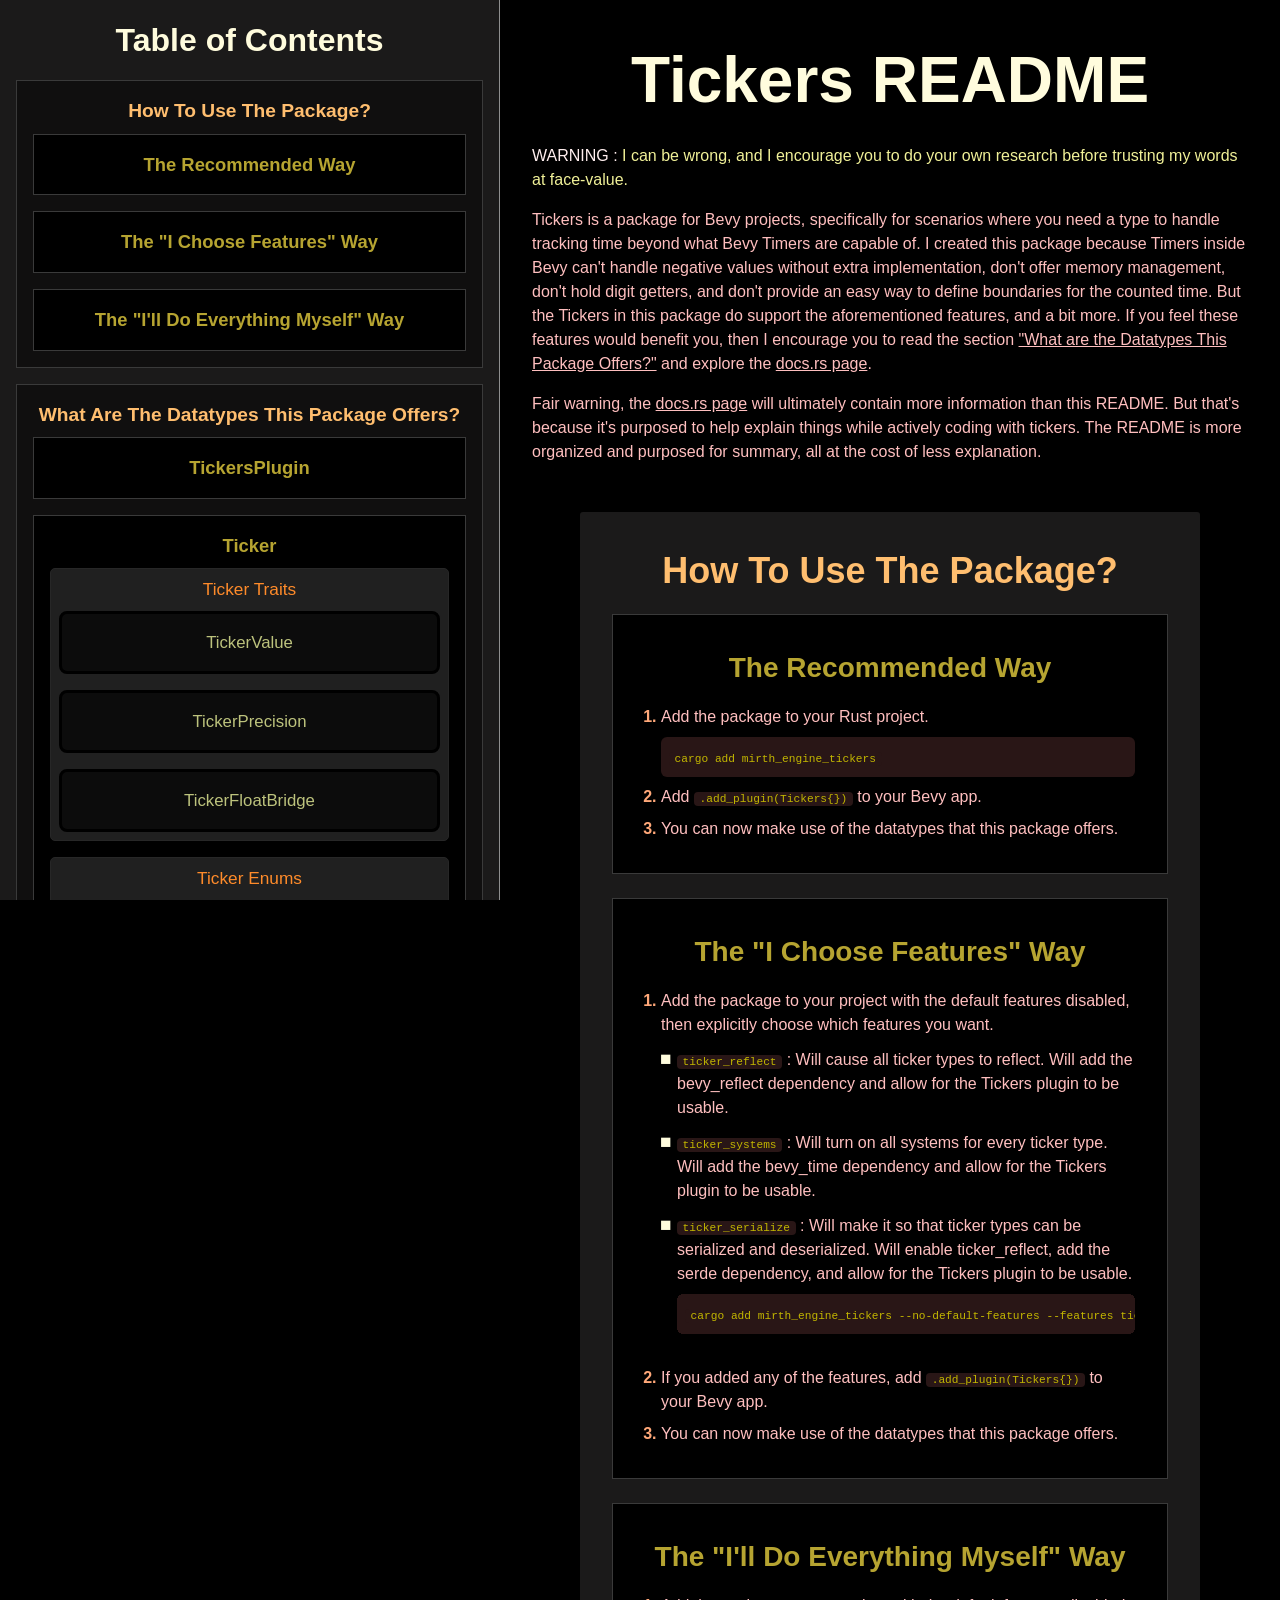
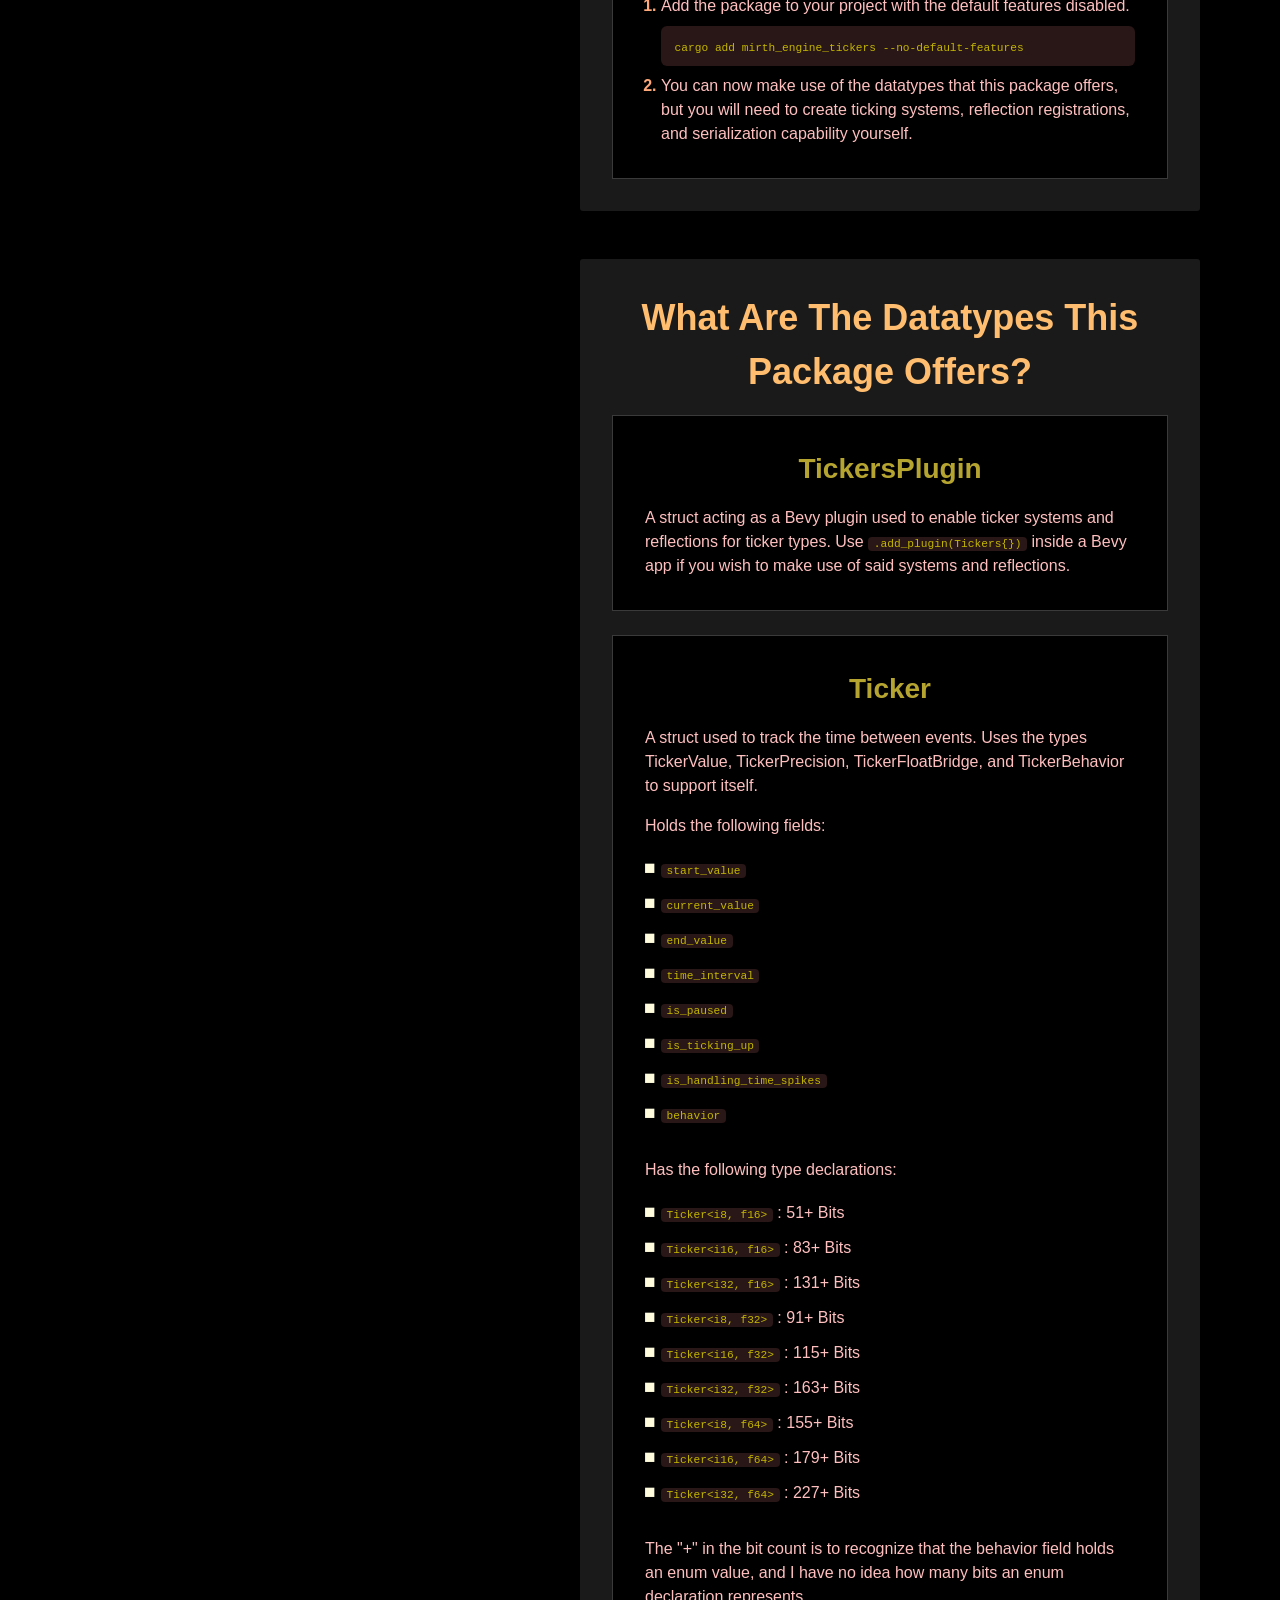
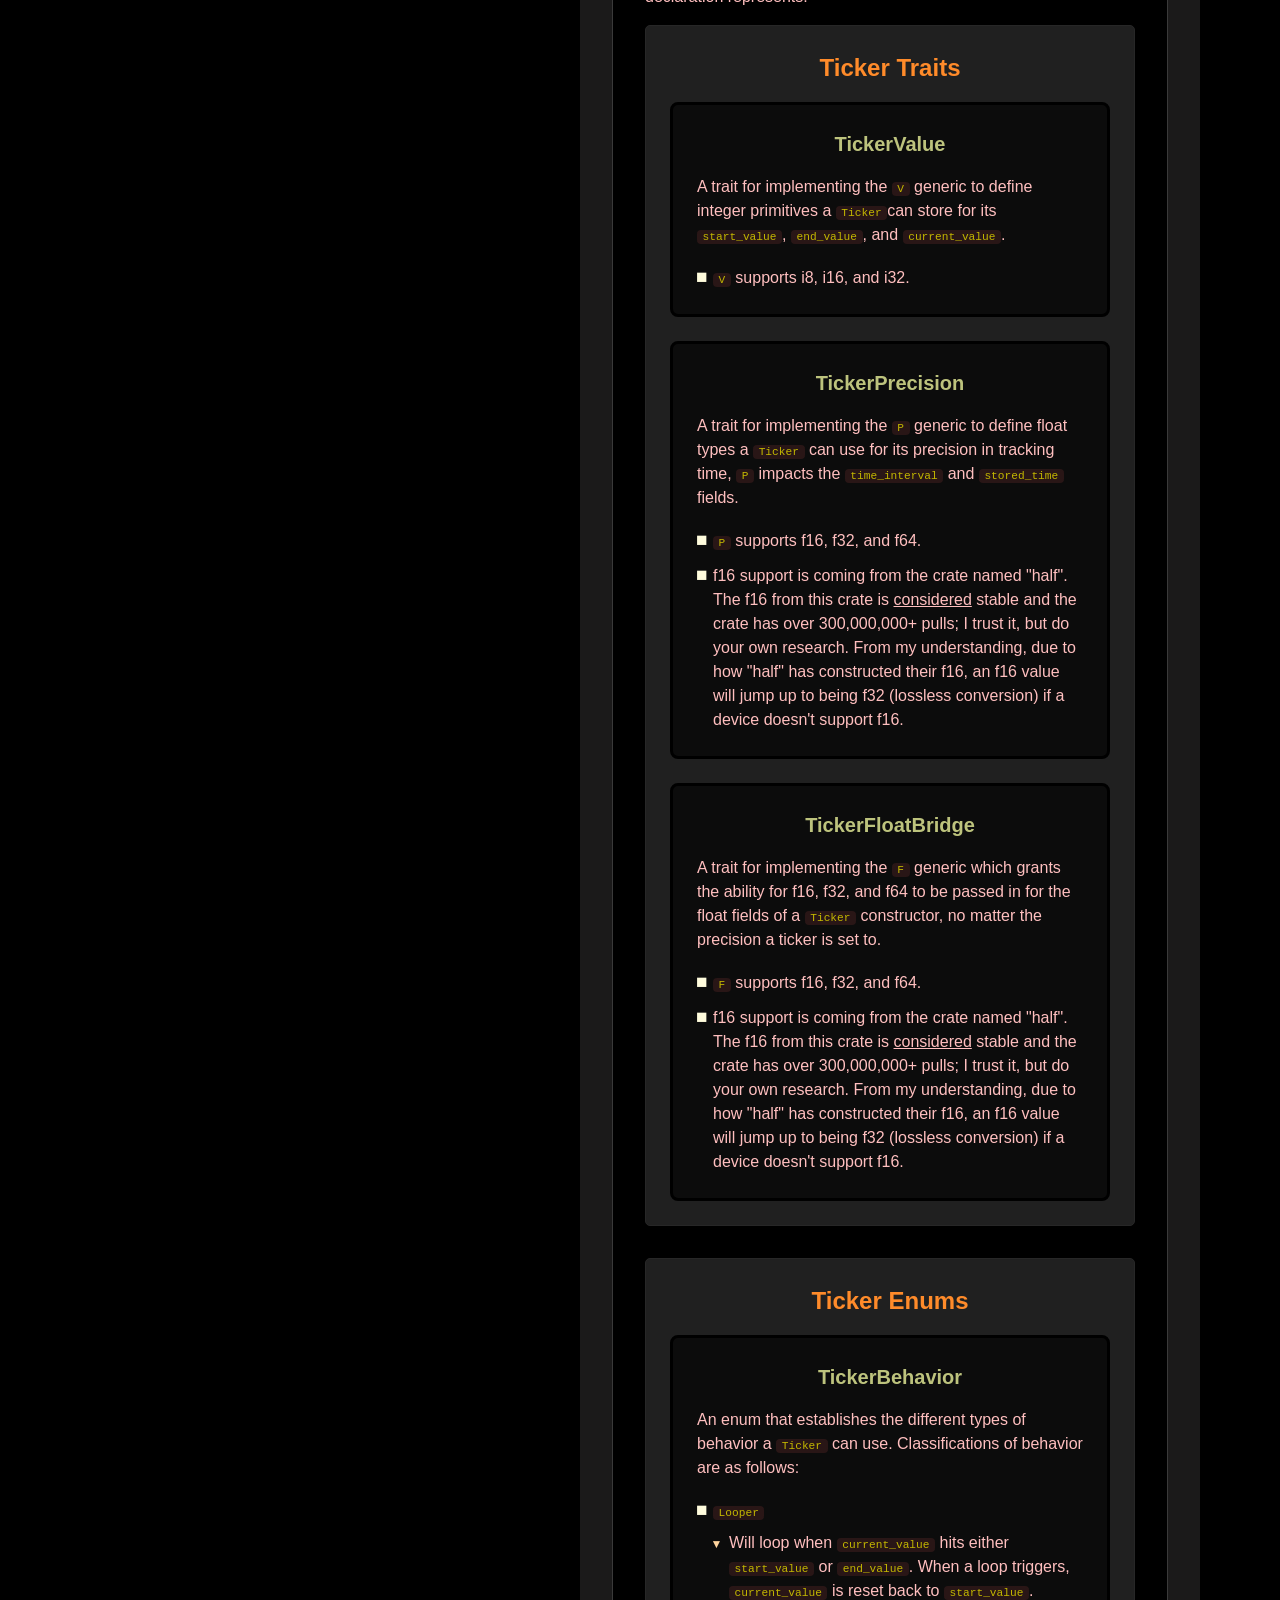
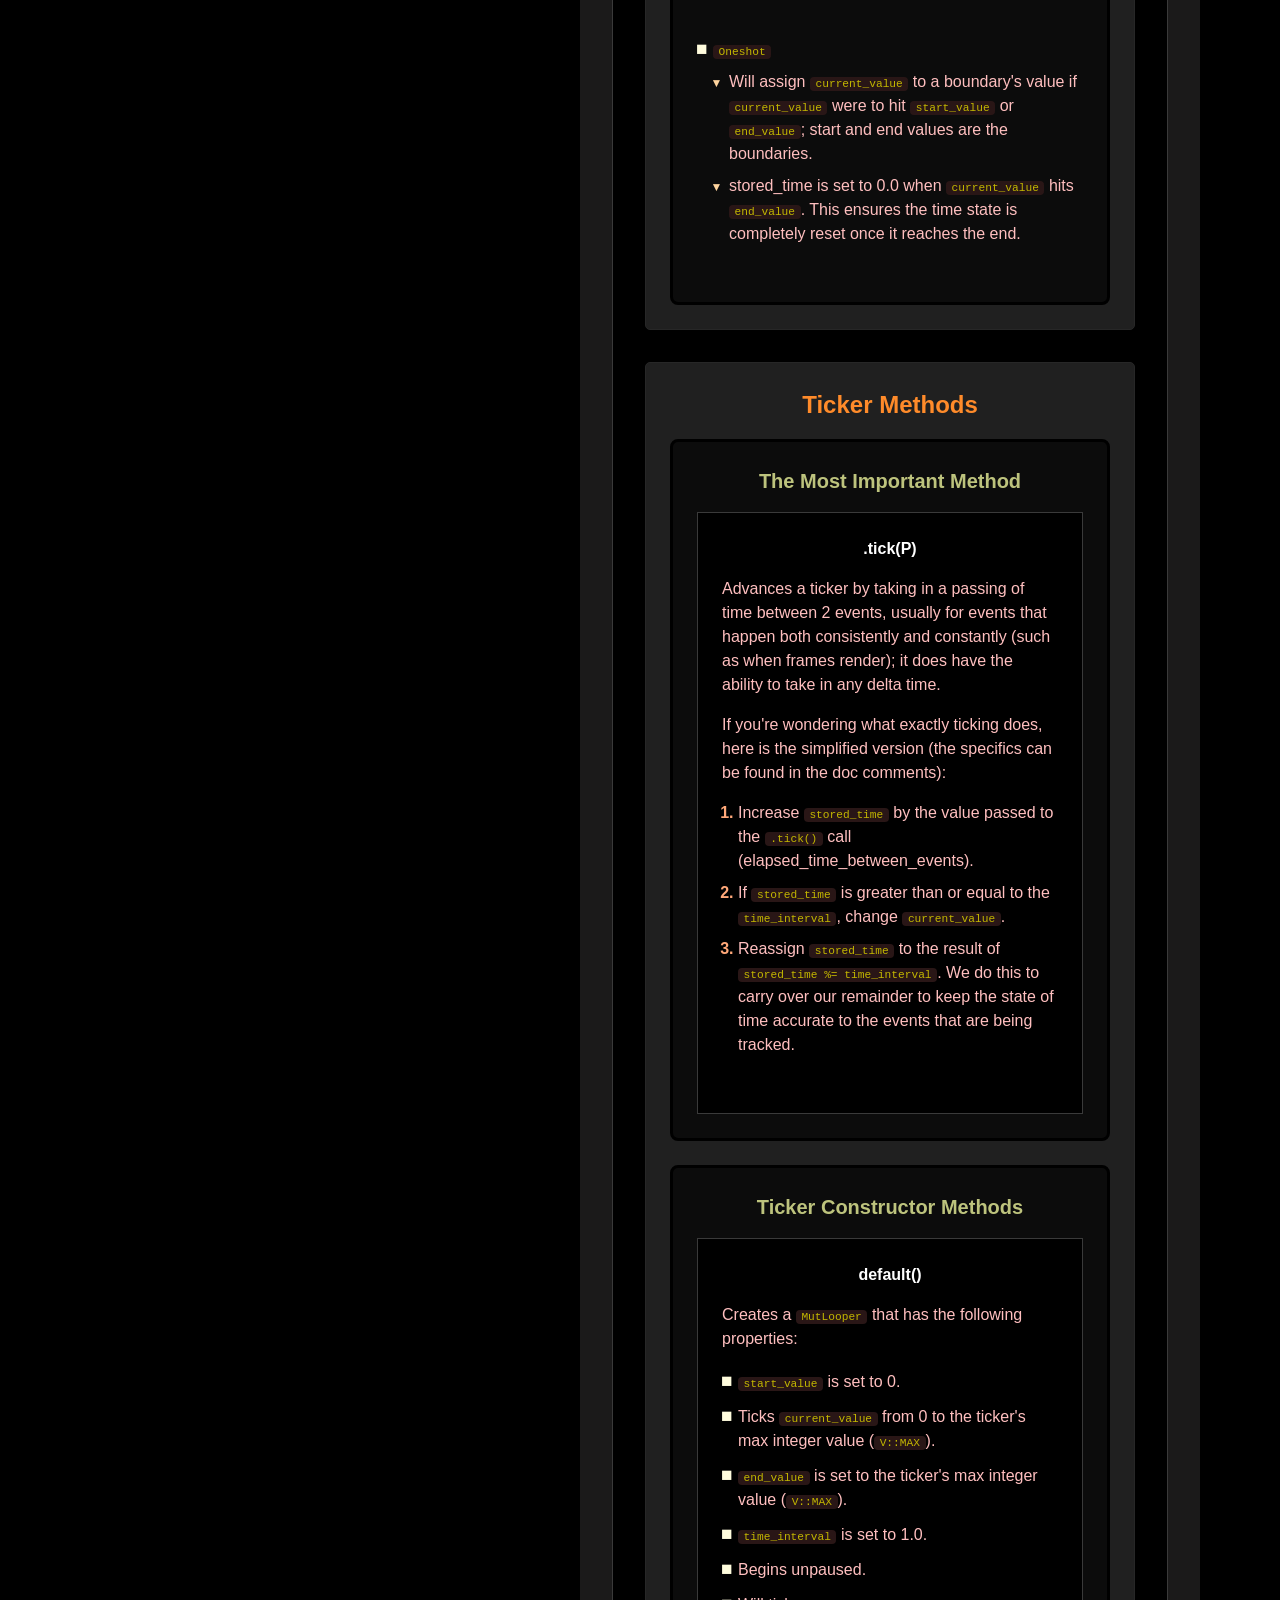
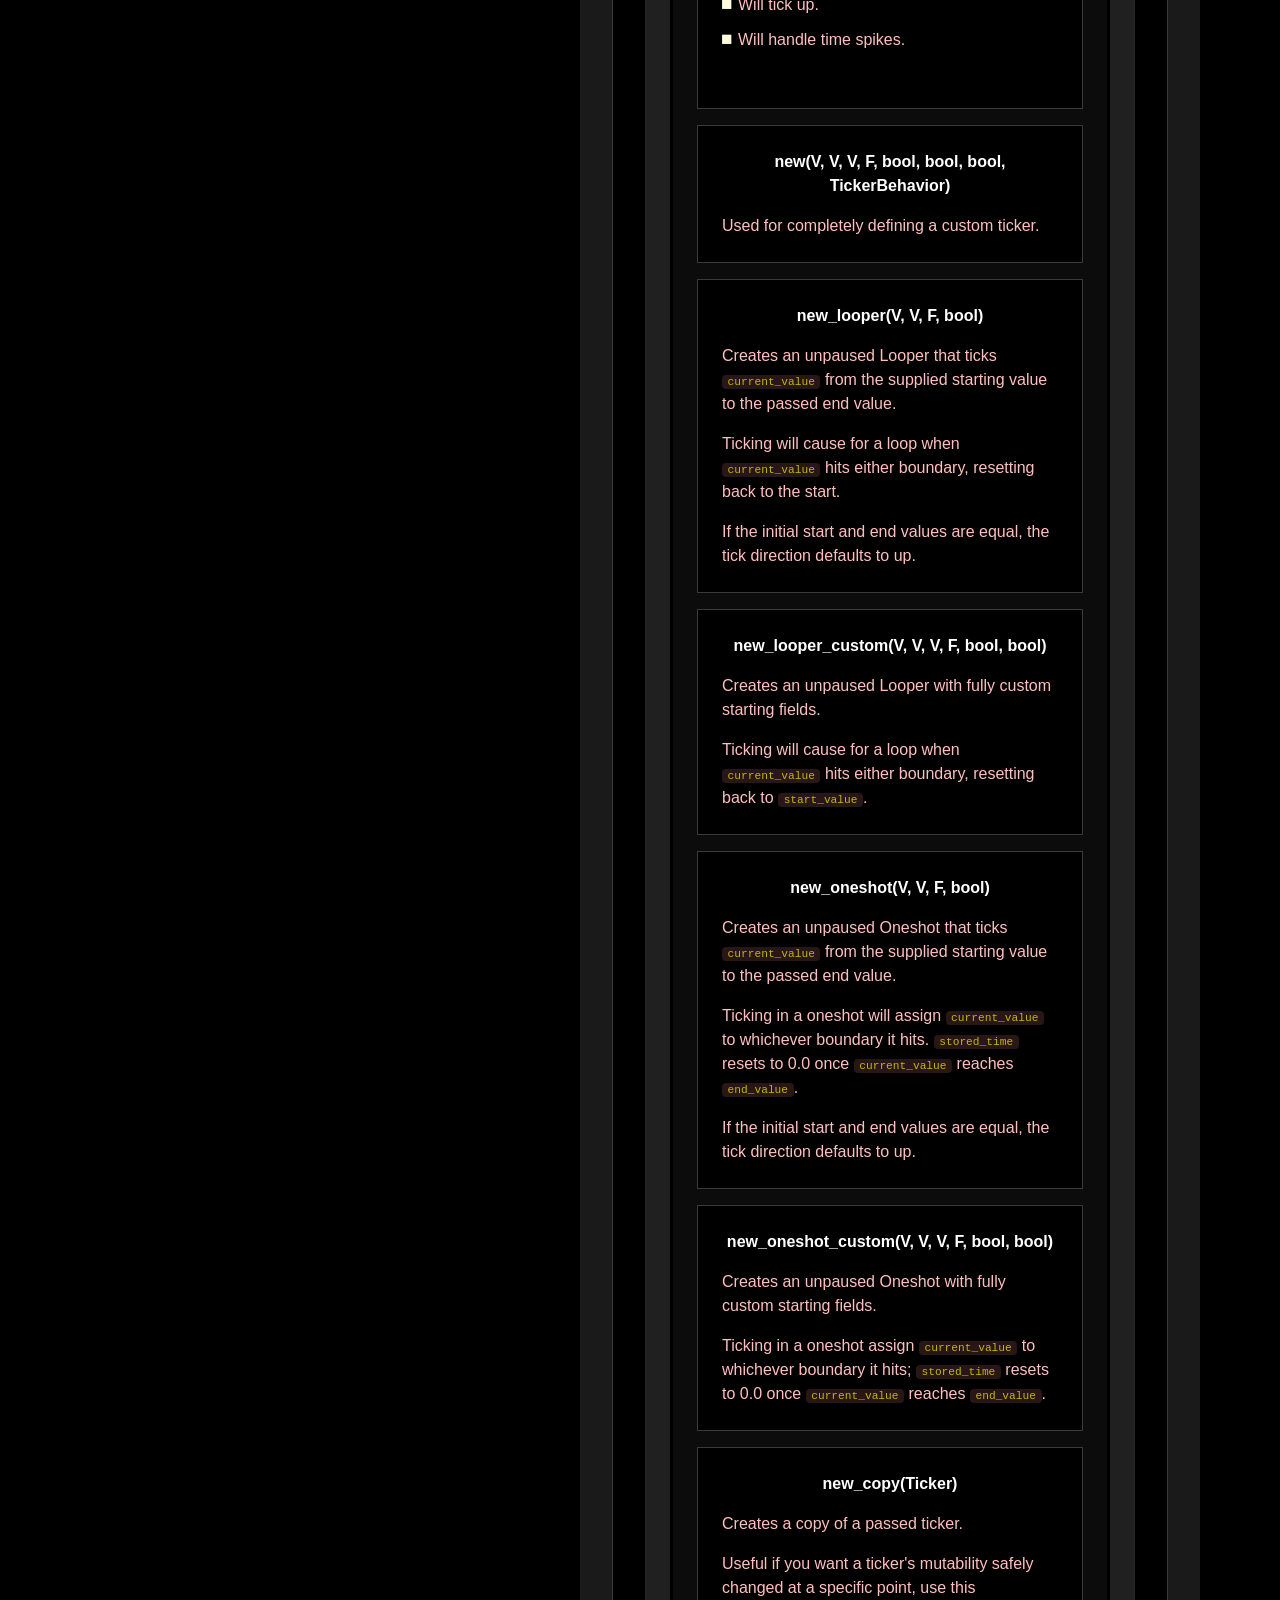
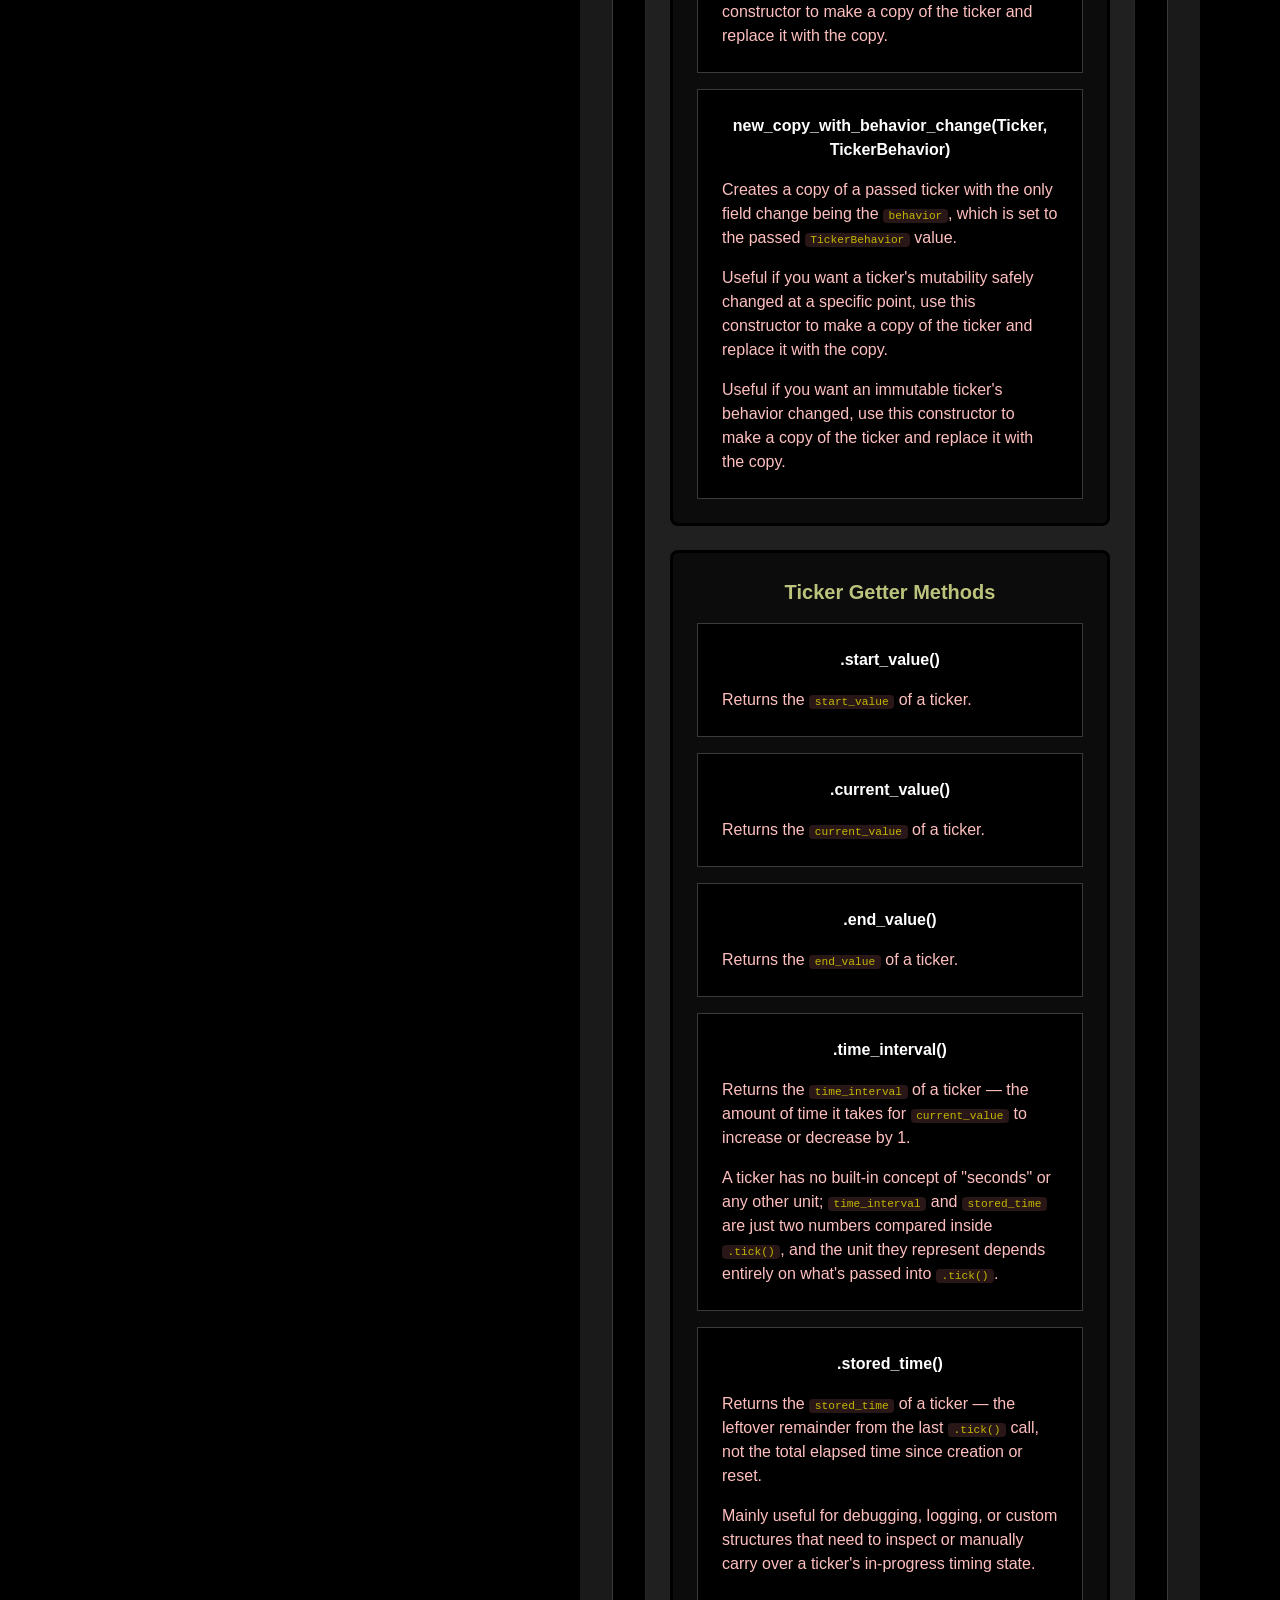
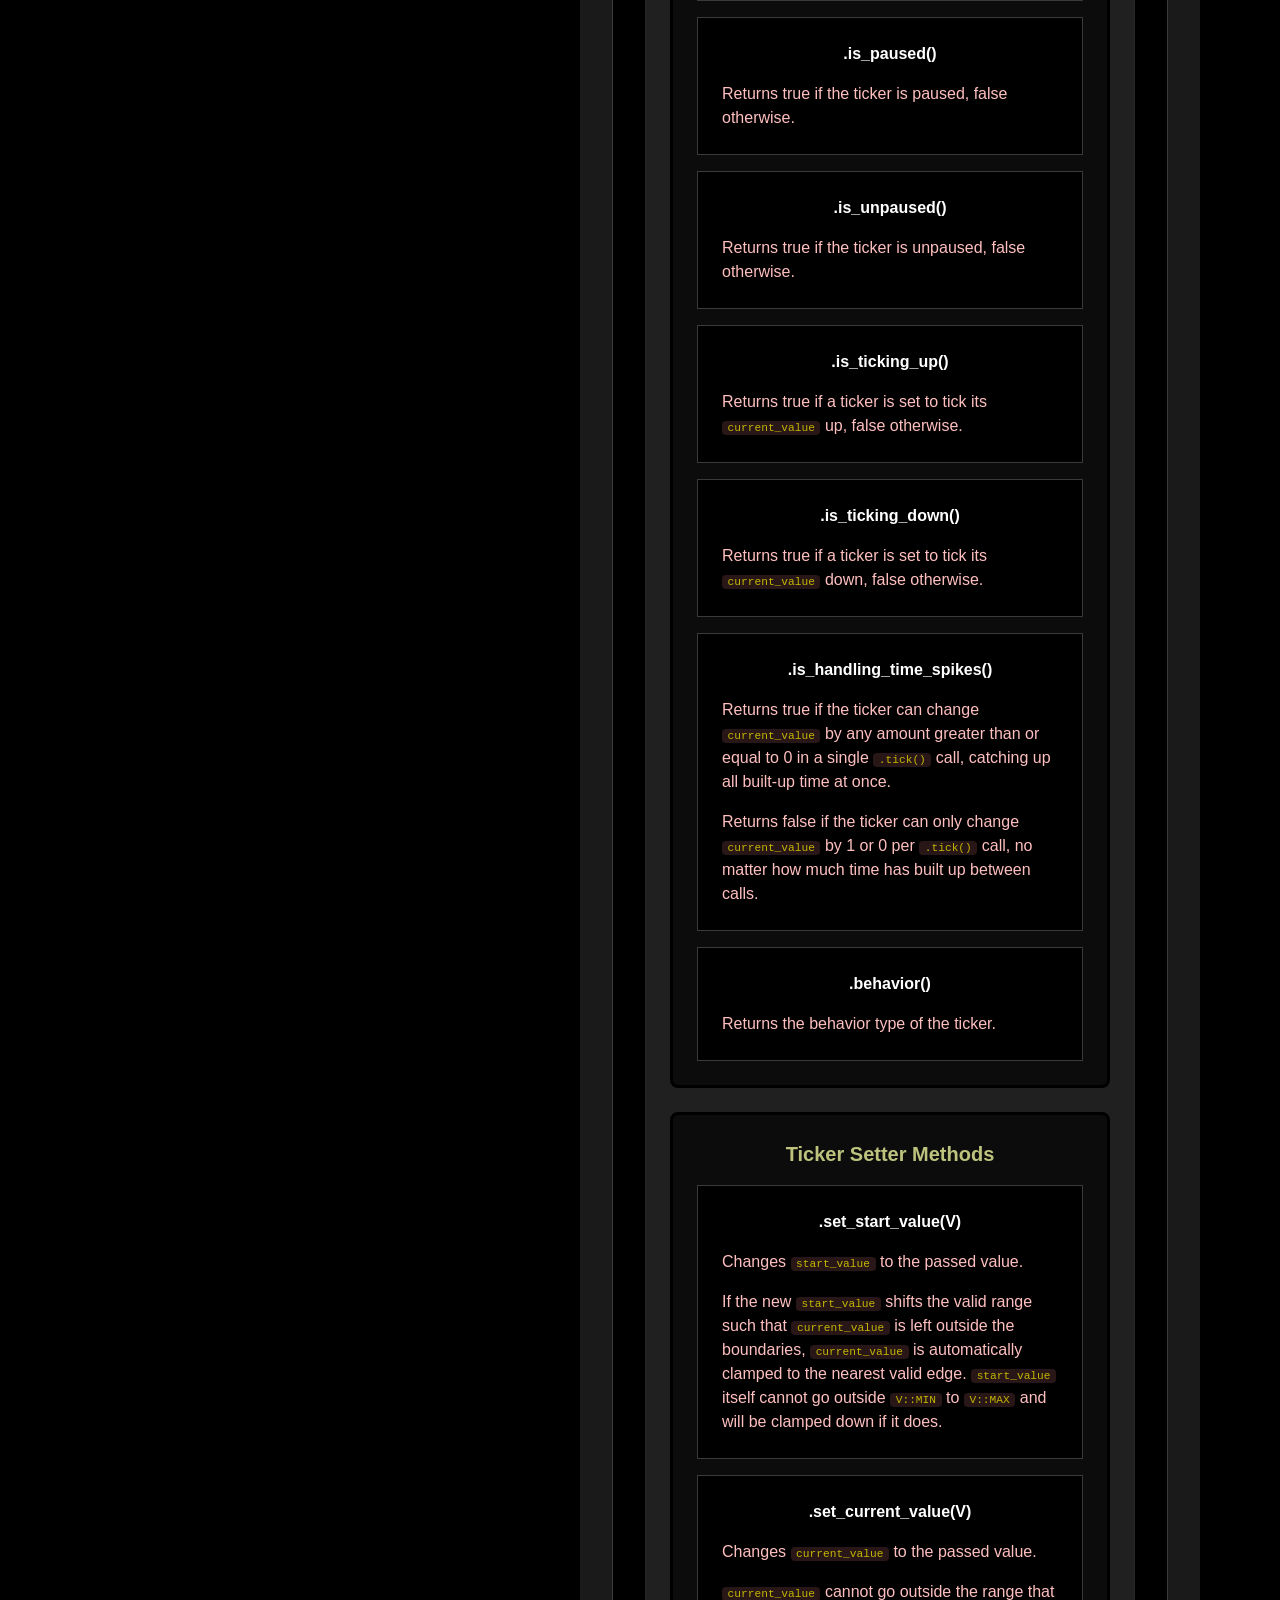
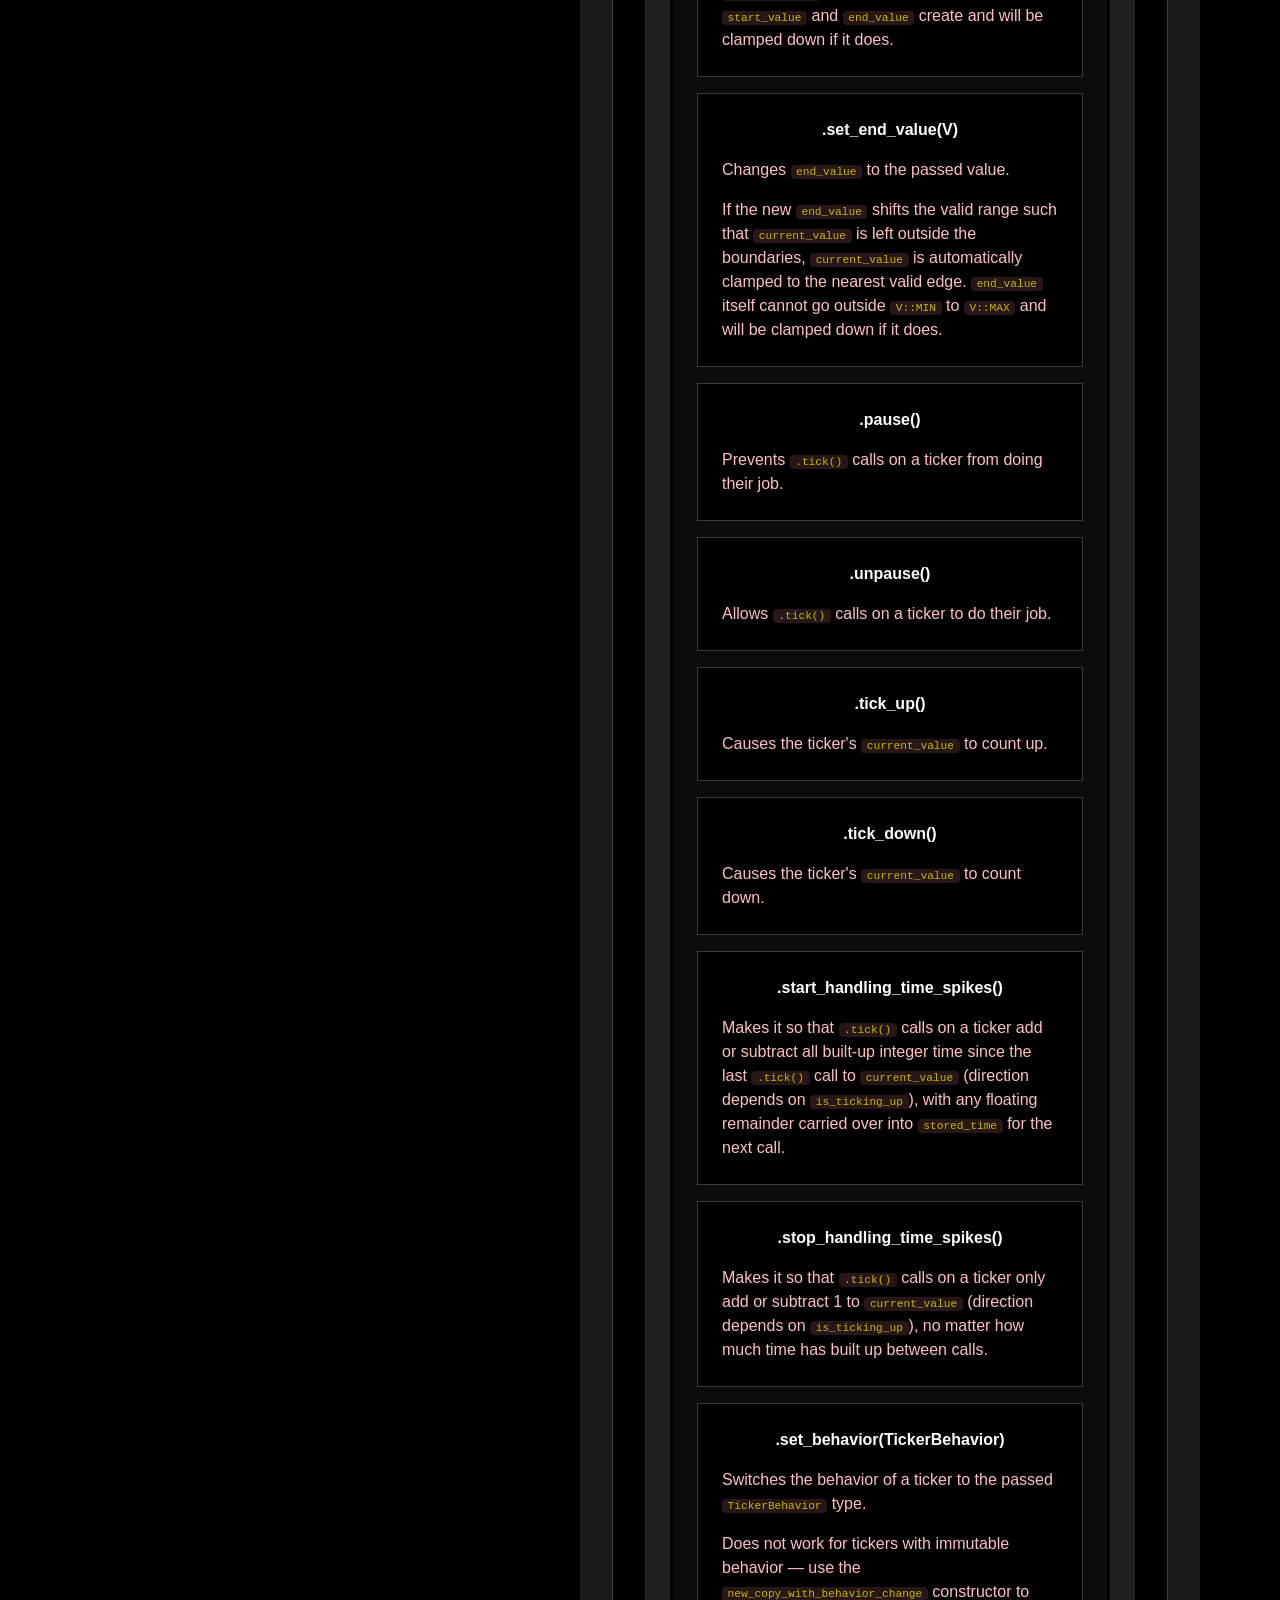
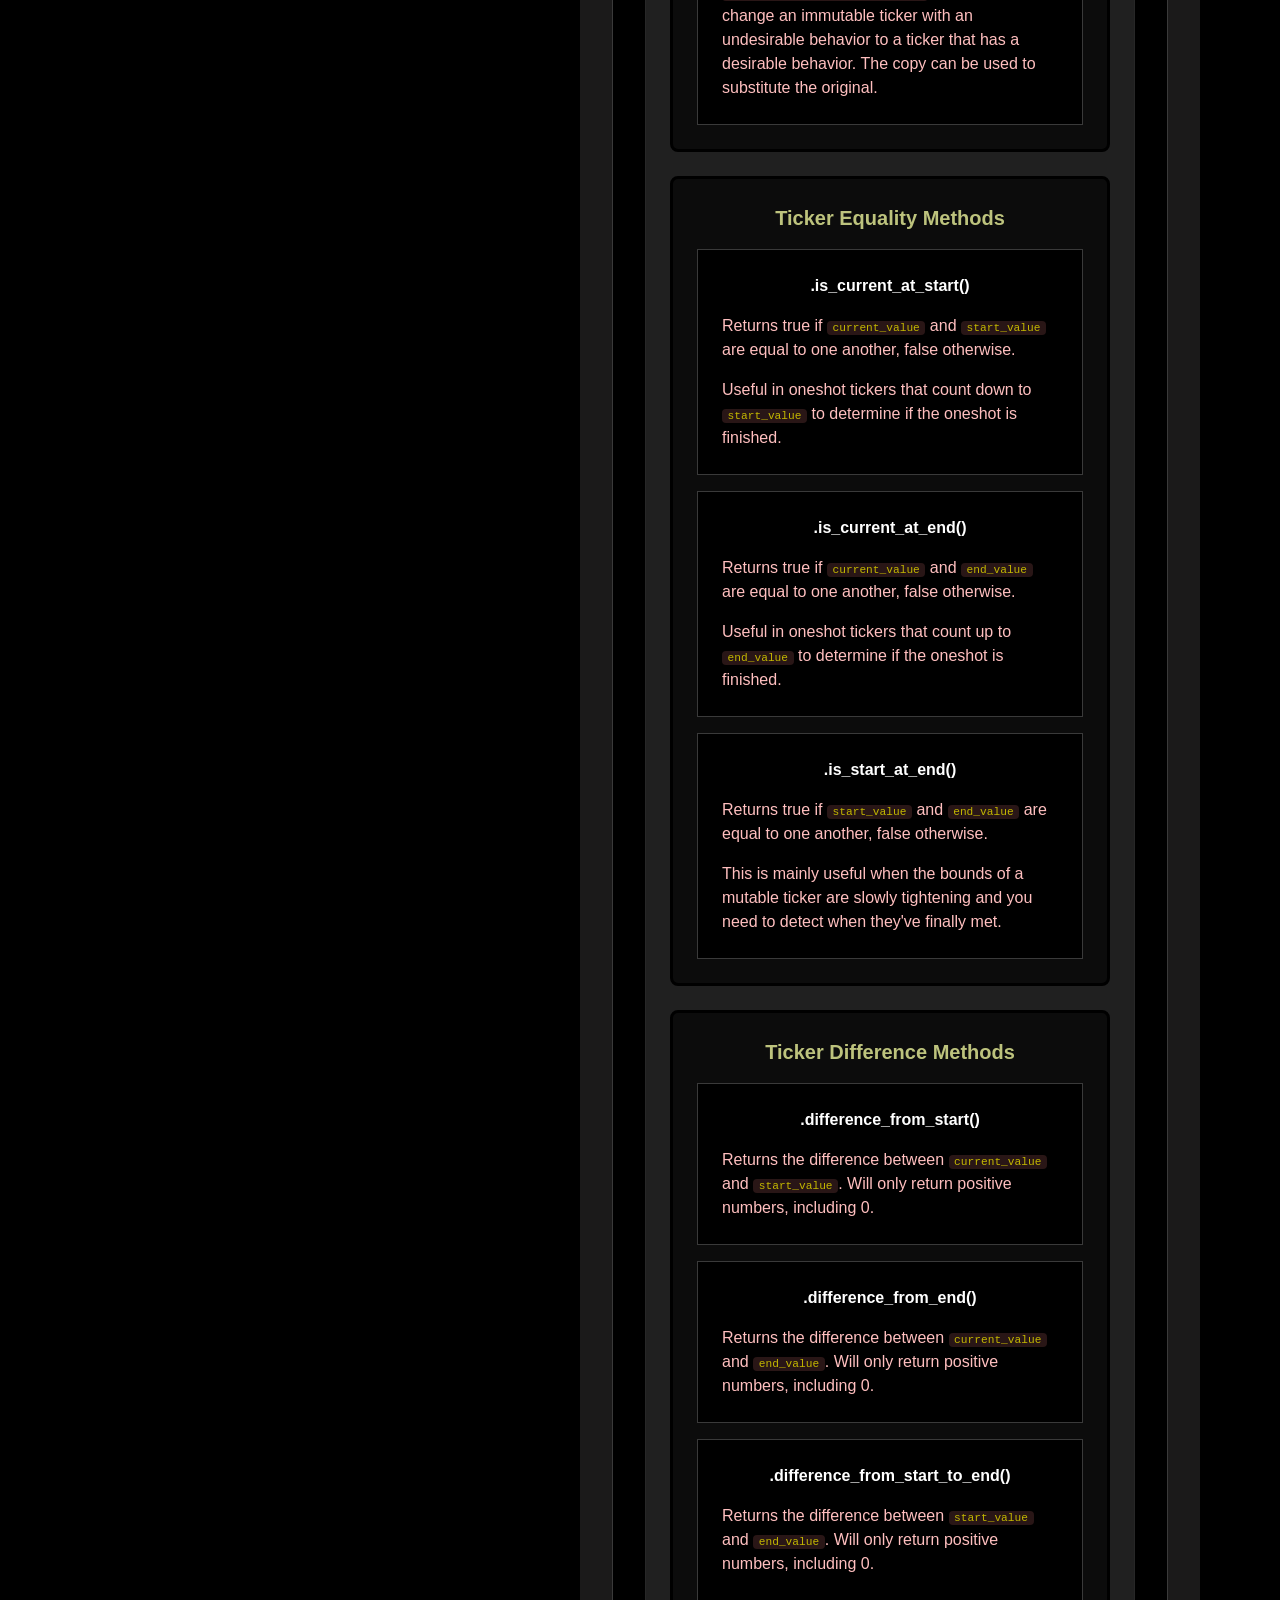
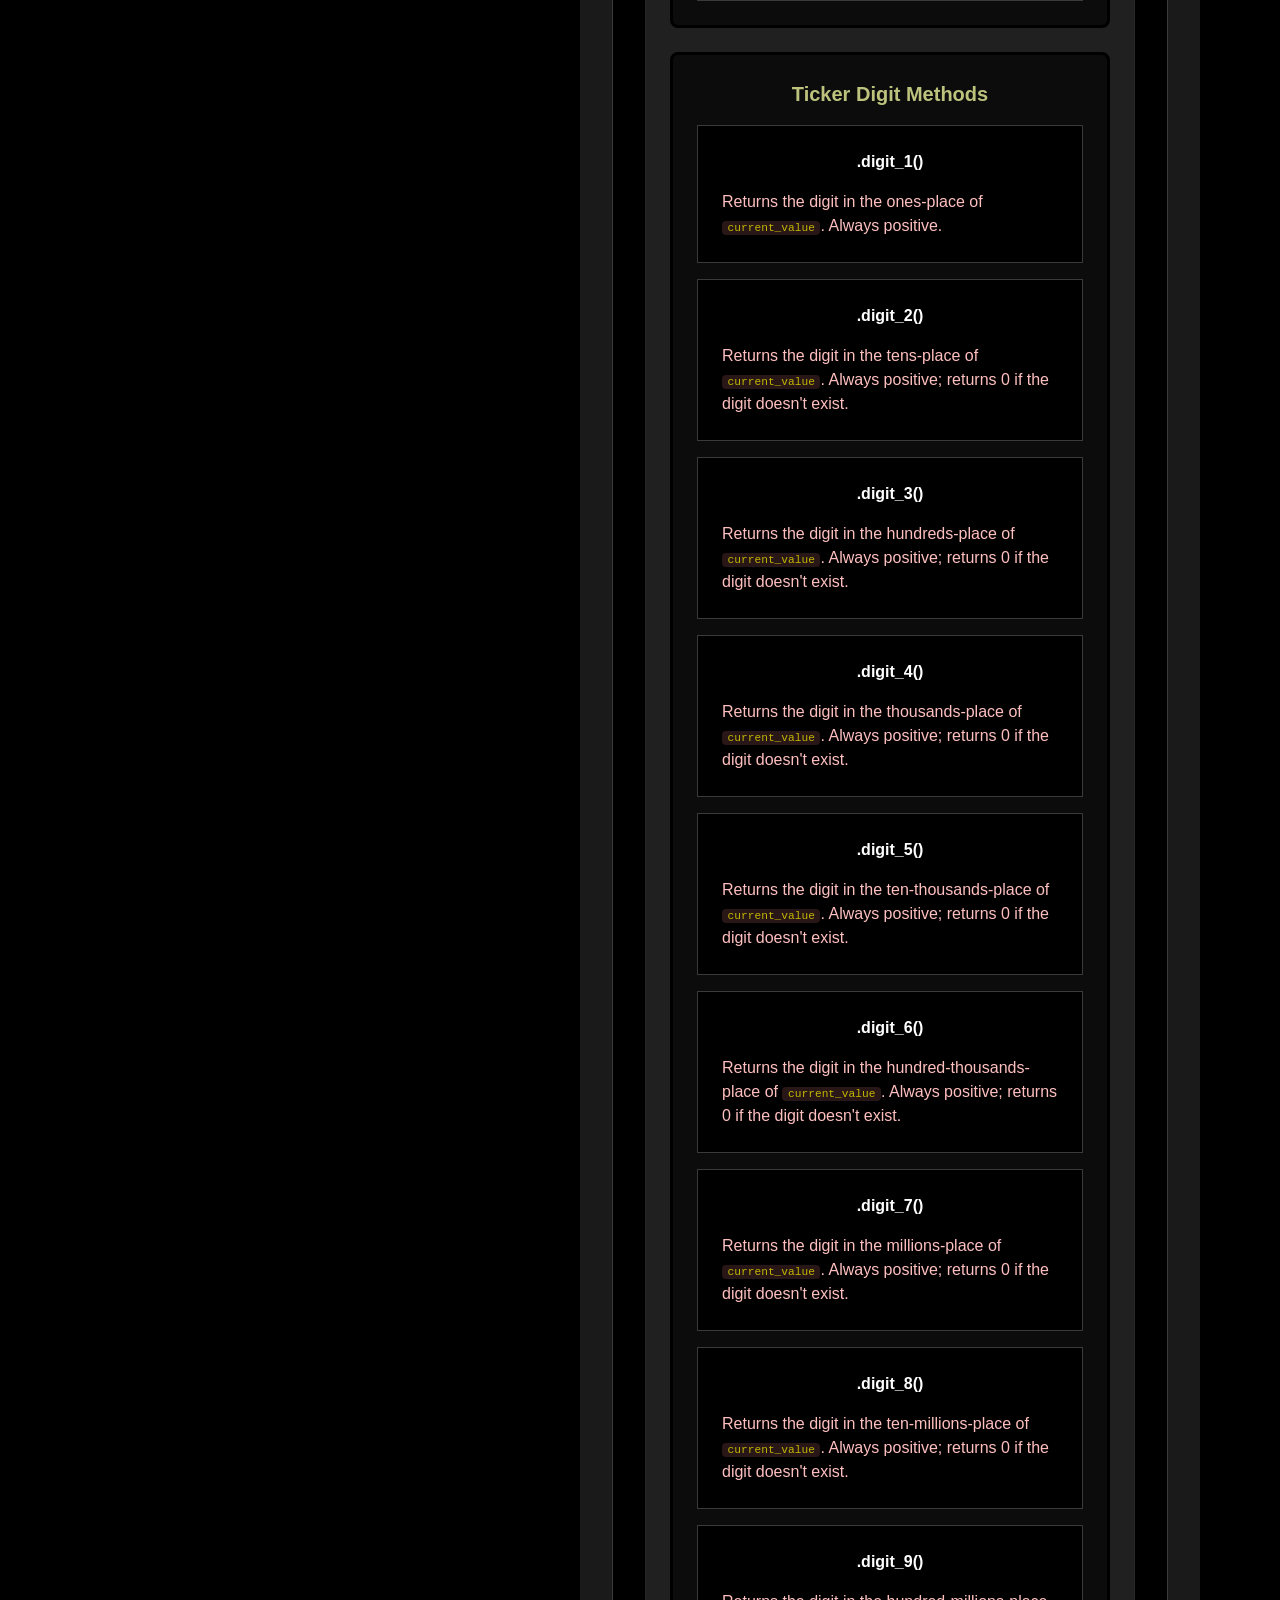
==== docs/index.html @ 99c4db2f "TICKER VERSION 6 1. Stripped out mutable behaviors.  I did this because I had no idea how the "mut" " ====
<!DOCTYPE html>
<html lang="en">

    <head>
        <meta charset="UTF-8">
        <title>README for Tickers</title>
        <link rel="stylesheet" href="readme.css">
    </head>



    <body>

        <!-- ============================================================ -->
        <!-- NAVIGATION                                                   -->
        <!-- ============================================================ -->
        <nav id="navigation">
            <h1 id="navigation_title">Table of Contents</h1>

            <!-- ToC : How To Use The Package-->
            <div class="nav_box_1">
                <a href="#how-to-use-the-package">How To Use The Package?</a>
                <div class="nav_box_2"><a href="#the-recommended-way">The Recommended Way</a></div>
                <div class="nav_box_2"><a href="#the-i-choose-features-way">The "I Choose Features" Way</a></div>
                <div class="nav_box_2"><a href="#the-i-ll-do-everything-myself-way">The "I'll Do Everything Myself" Way</a></div>
            </div>

            <!-- ToC : What Are The Datatypes This Package Offers? -->
            <div class="nav_box_1">
                <a href="#what-are-the-datatypes-this-package-offers">What Are The Datatypes This Package Offers?</a>

                <!-- ToC : TickersPlugin -->
                <div class="nav_box_2">
                    <a href="#tickersplugin">TickersPlugin</a>
                </div>

                <!-- ToC : Ticker -->
                <div class="nav_box_2">
                    <a href="#ticker">Ticker</a>

                    <!-- ToC : Ticker Traits -->
                    <div class="nav_box_3">
                        <a href="#ticker-traits">Ticker Traits</a>
                        <div class="nav_box_4"><a href="#tickervalue">TickerValue</a></div>
                        <div class="nav_box_4"><a href="#tickerprecision">TickerPrecision</a></div>
                        <div class="nav_box_4"><a href="#tickerfloatbridge">TickerFloatBridge</a></div>
                    </div>

                    <!-- ToC : Ticker Enums -->
                    <div class="nav_box_3">
                        <a href="#ticker-enums">Ticker Enums</a>
                        <div class="nav_box_4"><a href="#tickerbehavior">TickerBehavior</a></div>
                    </div>

                    <!-- ToC : Ticker Methods -->
                    <div class="nav_box_3">
                        <a href="#ticker-methods">Ticker Methods</a>

                        <!-- ToC : Ticker Tick Method -->
                        <div class="nav_box_4">
                            <a href="#the-most-important-method">The Most Important Method</a>
                            <div class="nav_box_5"><a href="#tick-p">tick</a></div>
                        </div>

                        <!-- ToC : Ticker Constructor Methods -->
                        <div class="nav_box_4">
                            <a href="#ticker-constructor-methods">Ticker Constructor Methods</a>
                            <div class="nav_box_5"><a href="#default">default()</a></div>
                            <div class="nav_box_5"><a href="#new-v-v-v-f-bool-bool-bool-tickerbehavior">new</a></div>
                            <div class="nav_box_5"><a href="#new-looper-v-v-f-bool">new_looper</a></div>
                            <div class="nav_box_5"><a href="#new-looper-custom-v-v-v-f-bool-bool">new_looper_custom</a></div>
                            <div class="nav_box_5"><a href="#new-oneshot-v-v-f-bool">new_oneshot</a></div>
                            <div class="nav_box_5"><a href="#new-oneshot-custom-v-v-v-f-bool-bool">new_oneshot_custom</a></div>
                            <div class="nav_box_5"><a href="#new-copy-ticker">new_copy</a></div>
                            <div class="nav_box_5"><a href="#new-copy-with-behavior-change-ticker-tickerbehavior">new_copy_with_behavior_change</a></div>
                        </div>

                        <!-- ToC : Ticker Getter Methods -->
                        <div class="nav_box_4">
                            <a href="#ticker-getter-methods">Ticker Getter Methods</a>
                            <div class="nav_box_5"><a href="#start-value">start_value</a></div>
                            <div class="nav_box_5"><a href="#current-value">current_value</a></div>
                            <div class="nav_box_5"><a href="#end-value">end_value</a></div>
                            <div class="nav_box_5"><a href="#time-interval">time_interval</a></div>
                            <div class="nav_box_5"><a href="#stored-time">stored_time</a></div>
                            <div class="nav_box_5"><a href="#is-paused">is_paused</a></div>
                            <div class="nav_box_5"><a href="#is-unpaused">is_unpaused</a></div>
                            <div class="nav_box_5"><a href="#is-ticking-up">is_ticking_up</a></div>
                            <div class="nav_box_5"><a href="#is-ticking-down">is_ticking_down</a></div>
                            <div class="nav_box_5"><a href="#is-handling-time-spikes">is_handling_time_spikes</a></div>
                            <div class="nav_box_5"><a href="#behavior">behavior</a></div>
                        </div>

                        <!-- ToC : Ticker Setter Methods -->
                        <div class="nav_box_4">
                            <a href="#ticker-setter-methods">Ticker Setter Methods</a>
                            <div class="nav_box_5"><a href="#set-start-value-v">set_start_value</a></div>
                            <div class="nav_box_5"><a href="#set-current-value-v">set_current_value</a></div>
                            <div class="nav_box_5"><a href="#set-end-value-v">set_end_value(V)</a></div>
                            <div class="nav_box_5"><a href="#pause">pause</a></div>
                            <div class="nav_box_5"><a href="#unpause">unpause</a></div>
                            <div class="nav_box_5"><a href="#tick-up">tick_up</a></div>
                            <div class="nav_box_5"><a href="#tick-down">tick_down</a></div>
                            <div class="nav_box_5"><a href="#start-handling-time-spikes">start_handling_time_spikes</a></div>
                            <div class="nav_box_5"><a href="#stop-handling-time-spikes">stop_handling_time_spikes</a></div>
                            <div class="nav_box_5"><a href="#set-behavior-tickerbehavior">set_behavior</a></div>
                        </div>

                        <!-- ToC : Ticker Equality Methods -->
                        <div class="nav_box_4">
                            <a href="#ticker-equality-methods">Ticker Equality Methods</a>
                            <div class="nav_box_5"><a href="#is-current-at-start">is_current_at_start</a></div>
                            <div class="nav_box_5"><a href="#is-current-at-end">is_current_at_end</a></div>
                            <div class="nav_box_5"><a href="#is-start-at-end">is_start_at_end</a></div>
                        </div>

                        <!-- ToC : Ticker Difference Methods -->
                        <div class="nav_box_4">
                            <a href="#ticker-difference-methods">Ticker Difference Methods</a>
                            <div class="nav_box_5"><a href="#difference-from-start">difference_from_start</a></div>
                            <div class="nav_box_5"><a href="#difference-from-end">difference_from_end</a></div>
                            <div class="nav_box_5"><a href="#difference-from-start-to-end">difference_from_start_to_end</a></div>
                        </div>

                        <!-- ToC : Ticker Digit Methods -->
                        <div class="nav_box_4">
                            <a href="#ticker-digit-methods">Ticker Digit Methods</a>
                            <div class="nav_box_5"><a href="#digit-1">digit_1</a></div>
                            <div class="nav_box_5"><a href="#digit-2">digit_2</a></div>
                            <div class="nav_box_5"><a href="#digit-3">digit_3</a></div>
                            <div class="nav_box_5"><a href="#digit-4">digit_4</a></div>
                            <div class="nav_box_5"><a href="#digit-5">digit_5</a></div>
                            <div class="nav_box_5"><a href="#digit-6">digit_6</a></div>
                            <div class="nav_box_5"><a href="#digit-7">digit_7</a></div>
                            <div class="nav_box_5"><a href="#digit-8">digit_8</a></div>
                            <div class="nav_box_5"><a href="#digit-9">digit_9</a></div>
                        </div>

                        <!-- ToC : Ticker Digit-Drop Accounting Methods -->
                        <div class="nav_box_4">
                            <a href="#ticker-digit-drop-accounting-methods">Ticker Digit-Drop Accounting Methods</a>
                            <div class="nav_box_5"><a href="#digit-2-with-dda">digit_2_with_dda</a></div>
                            <div class="nav_box_5"><a href="#digit-3-with-dda">digit_3_with_dda</a></div>
                            <div class="nav_box_5"><a href="#digit-4-with-dda">digit_4_with_dda</a></div>
                            <div class="nav_box_5"><a href="#digit-5-with-dda">digit_5_with_dda</a></div>
                            <div class="nav_box_5"><a href="#digit-6-with-dda">digit_6_with_dda</a></div>
                            <div class="nav_box_5"><a href="#digit-7-with-dda">digit_7_with_dda</a></div>
                            <div class="nav_box_5"><a href="#digit-8-with-dda">digit_8_with_dda</a></div>
                            <div class="nav_box_5"><a href="#digit-9-with-dda">digit_9_with_dda</a></div>
                        </div>

                        <!-- ToC : Ticker Add Methods -->
                        <div class="nav_box_4">
                            <a href="#ticker-add-methods">Ticker Add Methods</a>
                            <div class="nav_box_5"><a href="#add-to-start-value-v">add_to_start_value</a></div>
                            <div class="nav_box_5"><a href="#add-to-current-value-v">add_to_current_value</a></div>
                            <div class="nav_box_5"><a href="#add-to-end-value-v">add_to_end_value</a></div>
                            <div class="nav_box_5"><a href="#add-to-time-interval-p">add_to_time_interval</a></div>
                        </div>

                        <!-- ToC : Ticker Percentage Methods -->
                        <div class="nav_box_4">
                            <a href="#ticker-percentage-methods">Ticker Percentage Methods</a>
                            <div class="nav_box_5"><a href="#percentage-completed">percentage_completed</a></div>
                            <div class="nav_box_5"><a href="#percentage-remaining">percentage_remaining</a></div>
                        </div>

                        <!-- ToC : Ticker Reset Methods -->
                        <div class="nav_box_4">
                            <a href="#ticker-reset-methods">Ticker Reset Methods</a>
                            <div class="nav_box_5"><a href="#soft-reset">soft_reset</a></div>
                            <div class="nav_box_5"><a href="#hard-reset">hard_reset</a></div>
                        </div>

                        <!-- ToC : Ticker Helper Methods -->
                        <div class="nav_box_4">
                            <a href="#ticker-helper-methods">Ticker Helper Methods</a>
                            <div class="nav_box_5"><a href="#print-information">print_information</a></div>
                        </div>

                    </div>
                </div>
            </div>
        </nav>



        <div id="page_content">

            <!-- ============================================================ -->
            <!-- INTRODUCTION                                                 -->
            <!-- ============================================================ -->
            <p id="title">Tickers README</p>
            <p><b style="color: #ffeeee">WARNING : <em style="color: #f1f198">I can be wrong, and I encourage you to do your own research before trusting my words at face-value.</em></b></p>
            <p>Tickers is a package for Bevy projects, specifically for scenarios where you need a type to handle tracking time beyond what Bevy Timers are capable of.  I created this package because Timers inside Bevy can't handle negative values without extra implementation, don't offer memory management, don't hold digit getters, and don't provide an easy way to define boundaries for the counted time.  But the Tickers in this package do support the aforementioned features, and a bit more.  If you feel these features would benefit you, then I encourage you to read the section <a href="#what-are-the-datatypes-this-package-offers">"What are the Datatypes This Package Offers?"</a> and explore the <a href="https://docs.rs/mirth_engine_tickers" target="_blank" rel="noopener noreferrer">docs.rs page</a>.</p>
            <p>Fair warning, the <a href="https://docs.rs/mirth_engine_tickers" target="_blank" rel="noopener noreferrer">docs.rs page</a> will ultimately contain more information than this README.  But that's because it's purposed to help explain things while actively coding with tickers.  The README is more organized and purposed for summary, all at the cost of less explanation.</p>

            <!-- ============================================================ -->
            <!-- HOW TO USE THE PACKAGE                                       -->
            <!-- ============================================================ -->
            <div class="block_1">
                <h1 id="how-to-use-the-package">How To Use The Package?</h1>

                <!-- The Recommended Way -->
                <div class="block_2">
                    <h2 id="the-recommended-way">The Recommended Way</h2>
                    <ol>
                        <li>Add the package to your Rust project.
                            <pre><code>cargo add mirth_engine_tickers</code></pre>
                        </li>
                        <li>Add <code>.add_plugin(Tickers{})</code> to your Bevy app.</li>
                        <li>You can now make use of the datatypes that this package offers.</li>
                    </ol>
                </div>

                <!-- The "I Choose Features" Way -->
                <div class="block_2">
                    <h2 id="the-i-choose-features-way">The "I Choose Features" Way</h2>
                    <ol>
                        <li>Add the package to your project with the default features disabled, then explicitly choose which features you want.
                            <ul>
                                <li><code class="list_header">ticker_reflect</code> : Will cause all ticker types to reflect. Will add the bevy_reflect dependency and allow for the Tickers plugin to be usable.</li>
                                <li><code class="list_header">ticker_systems</code> : Will turn on all systems for every ticker type. Will add the bevy_time dependency and allow for the Tickers plugin to be usable.</li>
                                <li>
                                    <code class="list_header">ticker_serialize</code> : Will make it so that ticker types can be serialized and deserialized. Will enable ticker_reflect, add the serde dependency, and allow for the Tickers plugin to be usable.
                                    <pre><code>cargo add mirth_engine_tickers --no-default-features --features ticker_reflect, ticker_systems, ticker_serialize</code></pre>
                                </li>
                            </ul>
                        </li>
                        <li>If you added any of the features, add <code>.add_plugin(Tickers{})</code> to your Bevy app.</li>
                        <li>You can now make use of the datatypes that this package offers.</li>
                    </ol>
                </div>

                <!-- The "I'll Do Everything Myself" Way -->
                <div class="block_2">
                    <h2 id="the-i-ll-do-everything-myself-way">The "I'll Do Everything Myself" Way</h2>
                    <ol>
                        <li>Add the package to your project with the default features disabled.
                            <pre><code>cargo add mirth_engine_tickers --no-default-features</code></pre>
                        </li>
                        <li>You can now make use of the datatypes that this package offers, but you will need to create ticking systems, reflection registrations, and serialization capability yourself.</li>
                    </ol>
                </div>

            </div>

            <!-- ============================================================ -->
            <!-- WHAT ARE THE DATATYPES THIS PACKAGE OFFERS?                  -->
            <!-- ============================================================ -->
            <div class="block_1">
                <h1 id="what-are-the-datatypes-this-package-offers">What Are The Datatypes This Package Offers?</h1>

                <!-- Tickers Plugin -->
                <div class="block_2">
                    <h2 id="tickersplugin">TickersPlugin</h2>
                    <p>A struct acting as a Bevy plugin used to enable ticker systems and reflections for ticker types.  Use <code>.add_plugin(Tickers{})</code> inside a Bevy app if you wish to make use of said systems and reflections.</p>
                </div>

                <!-- Ticker Struct -->
                <div class="block_2">
                    <h2 id="ticker">Ticker</h2>
                    <p>A struct used to track the time between events.  Uses the types TickerValue, TickerPrecision, TickerFloatBridge, and TickerBehavior to support itself.</p>
                    <p>Holds the following fields:</p>
                    <ul>
                        <li><code>start_value</code></li>
                        <li><code>current_value</code></li>
                        <li><code>end_value</code></li>
                        <li><code>time_interval</code></li>
                        <li><code>is_paused</code></li>
                        <li><code>is_ticking_up</code></li>
                        <li><code>is_handling_time_spikes</code></li>
                        <li><code>behavior</code></li>
                    </ul>

                    <p>Has the following type declarations:</p>
                    <ul>
                        <li><code>Ticker&lt;i8, f16&gt;</code> : 51+ Bits</li>
                        <li><code>Ticker&lt;i16, f16&gt;</code> : 83+ Bits</li>
                        <li><code>Ticker&lt;i32, f16&gt;</code> : 131+ Bits</li>
                        <li><code>Ticker&lt;i8, f32&gt;</code> : 91+ Bits</li>
                        <li><code>Ticker&lt;i16, f32&gt;</code> : 115+ Bits</li>
                        <li><code>Ticker&lt;i32, f32&gt;</code> : 163+ Bits</li>
                        <li><code>Ticker&lt;i8, f64&gt;</code> : 155+ Bits</li>
                        <li><code>Ticker&lt;i16, f64&gt;</code> : 179+ Bits</li>
                        <li><code>Ticker&lt;i32, f64&gt;</code> : 227+ Bits</li>
                    </ul>
                    <p>The "+" in the bit count is to recognize that the behavior field holds an enum value, and I have no idea how many bits an enum declaration represents.</p>

                    <!-- Ticker Traits -->
                    <div class="block_3">
                        <h3 id="ticker-traits">Ticker Traits</h3>

                        <!-- TickerValue -->
                        <div class="block_4">
                            <h4 id="tickervalue">TickerValue</h4>
                            <p>A trait for implementing the <code>V</code> generic to define integer primitives a <code>Ticker</code>can store for its <code>start_value</code>, <code>end_value</code>, and <code>current_value</code>.</p>
                            <ul><li><code>V</code> supports i8, i16, and i32.</li></ul>
                        </div>

                        <!-- TickerPrecision -->
                        <div class="block_4">
                            <h4 id="tickerprecision">TickerPrecision</h4>
                            <p>A trait for implementing the <code>P</code> generic to define float types a <code>Ticker</code> can use for its precision in tracking time, <code>P</code> impacts the <code>time_interval</code> and <code>stored_time</code> fields.</p>
                            <ul>
                                <li><code>P</code> supports f16, f32, and f64.</li>
                                <li>f16 support is coming from the crate named "half".  The f16 from this crate is <u>considered</u> stable and the crate has over 300,000,000+ pulls; I trust it, but do your own research.  From my understanding, due to how "half" has constructed their f16, an f16 value will jump up to being f32 (lossless conversion) if a device doesn't support f16.</li>
                            </ul>
                        </div>

                        <!-- TickerFloatBridge -->
                        <div class="block_4">
                            <h4 id="tickerfloatbridge">TickerFloatBridge</h4>
                            <p>A trait for implementing the <code>F</code> generic which grants the ability for f16, f32, and f64 to be passed in for the float fields of a <code>Ticker</code> constructor, no matter the precision a ticker is set to.</p>
                            <ul>
                                <li><code>F</code> supports f16, f32, and f64.</li>
                                <li>f16 support is coming from the crate named "half".  The f16 from this crate is <u>considered</u> stable and the crate has over 300,000,000+ pulls; I trust it, but do your own research.  From my understanding, due to how "half" has constructed their f16, an f16 value will jump up to being f32 (lossless conversion) if a device doesn't support f16.</li>
                            </ul>
                        </div>

                    </div>


                    <!-- Ticker Enums -->
                    <div class="block_3">
                        <h3 id="ticker-enums">Ticker Enums</h3>

                        <!-- TickerBehavior -->
                        <div class="block_4">
                            <h4 id="tickerbehavior">TickerBehavior</h4>
                            <p>An enum that establishes the different types of behavior a <code>Ticker</code> can use.  Classifications of behavior are as follows:</p>
                            <ul>

                                <!-- Looper Behavior -->
                                <li>
                                    <b><code>Looper</code></b>
                                    <ul>
                                        <li>Will loop when <code>current_value</code> hits either <code>start_value</code> or <code>end_value</code>.  When a loop triggers, <code>current_value</code> is reset back to <code>start_value</code>.</li>
                                    </ul>
                                </li>

                                <!-- Oneshot Behavior -->
                                <li>
                                    <b><code>Oneshot</code></b>
                                    <ul>
                                        <li>Will assign <code>current_value</code> to a boundary's value if <code>current_value</code> were to hit <code>start_value</code> or <code>end_value</code>; start and end values are the boundaries.</li>
                                        <li>stored_time is set to 0.0 when <code>current_value</code> hits <code>end_value</code>.  This ensures the time state is completely reset once it reaches the end.</li>
                                    </ul>
                                </li>

                            </ul>
                        </div>
                    </div>


                    <!-- Ticker Methods -->
                    <div class="block_3">
                        <h3 id="ticker-methods">Ticker Methods</h3>

                        <!-- Tick Method -->
                        <div class="block_4">
                            <h4 id="the-most-important-method">The Most Important Method</h4>
                            <div class="block_5">
                                <h5 id="tick-p">.tick(P)</h5>
                                <p>Advances a ticker by taking in a passing of time between 2 events, <i>usually</i> for events that happen both consistently and constantly (such as when frames render); it does have the ability to take in <b>any</b> delta time.</p>
                                <p>If you're wondering what exactly ticking does, here is the simplified version (the specifics can be found in the doc comments):</p>
                                <ol>
                                    <li>Increase <code>stored_time</code> by the value passed to the <code>.tick()</code> call (elapsed_time_between_events).</li>
                                    <li>If <code>stored_time</code> is greater than or equal to the <code>time_interval</code>, change <code>current_value</code>.</li>
                                    <li>Reassign <code>stored_time</code> to the result of <code>stored_time %= time_interval</code>.  We do this to carry over our remainder to keep the state of time accurate to the events that are being tracked.</li>
                                </ol>
                            </div>
                        </div>

                        <!-- Ticker Constructor Methods -->
                        <div class="block_4">
                            <h4 id="ticker-constructor-methods">Ticker Constructor Methods</h4>

                            <!-- default -->
                            <div class="block_5">
                                <h5 id="default">default()</h5>
                                <p>Creates a <code>MutLooper</code> that has the following properties:</p>
                                <ul>
                                    <li><code>start_value</code> is set to 0.</li>
                                    <li>Ticks <code>current_value</code> from 0 to the ticker's max integer value (<code>V::MAX</code>).</li>
                                    <li><code>end_value</code> is set to the ticker's max integer value (<code>V::MAX</code>).</li>
                                    <li><code>time_interval</code> is set to 1.0.</li>
                                    <li>Begins unpaused.</li>
                                    <li>Will tick up.</li>
                                    <li>Will handle time spikes.</li>
                                </ul>
                            </div>

                            <!-- new -->
                            <div class="block_5">
                                <h5 id="new-v-v-v-f-bool-bool-bool-tickerbehavior">new(V, V, V, F, bool, bool, bool, TickerBehavior)</h5>
                                <p>Used for completely defining a custom ticker.</p>
                            </div>

                            <!-- new_looper -->
                            <div class="block_5">
                                <h5 id="new-looper-v-v-f-bool">new_looper(V, V, F, bool)</h5>
                                <p>Creates an unpaused Looper that ticks <code>current_value</code> from the supplied starting value to the passed end value.</p>
                                <p>Ticking will cause for a loop when <code>current_value</code> hits either boundary, resetting back to the start.</p>
                                <p>If the initial start and end values are equal, the tick direction defaults to up.</p>
                            </div>

                            <!-- new_looper_custom -->
                            <div class="block_5">
                                <h5 id="new-looper-custom-v-v-v-f-bool-bool">new_looper_custom(V, V, V, F, bool, bool)</h5>
                                <p>Creates an unpaused Looper with fully custom starting fields.</p>
                                <p>Ticking will cause for a loop when <code>current_value</code> hits either boundary, resetting back to <code>start_value</code>.</p>
                            </div>

                            <!-- new_oneshot -->
                            <div class="block_5">
                                <h5 id="new-oneshot-v-v-f-bool">new_oneshot(V, V, F, bool)</h5>
                                <p>Creates an unpaused Oneshot that ticks <code>current_value</code> from the supplied starting value to the passed end value.</p>
                                <p>Ticking in a oneshot will assign <code>current_value</code> to whichever boundary it hits. <code>stored_time</code> resets to 0.0 once <code>current_value</code> reaches <code>end_value</code>.</p>
                                <p>If the initial start and end values are equal, the tick direction defaults to up.</p>
                            </div>

                            <!-- new_oneshot_custom -->
                            <div class="block_5">
                                <h5 id="new-oneshot-custom-v-v-v-f-bool-bool">new_oneshot_custom(V, V, V, F, bool, bool)</h5>
                                <p>Creates an unpaused Oneshot with fully custom starting fields.</p>
                                <p>Ticking in a oneshot assign <code>current_value</code> to whichever boundary it hits; <code>stored_time</code> resets to 0.0 once <code>current_value</code> reaches <code>end_value</code>.</p>
                            </div>

                            <!-- new_copy -->
                            <div class="block_5">
                                <h5 id="new-copy-ticker">new_copy(Ticker)</h5>
                                <p>Creates a copy of a passed ticker.</p>
                                <p>Useful if you want a ticker's mutability safely changed at a specific point, use this constructor to make a copy of the ticker and replace it with the copy.</p>
                            </div>

                            <!-- new_copy_with_behavior_change -->
                            <div class="block_5">
                                <h5 id="new-copy-with-behavior-change-ticker-tickerbehavior">new_copy_with_behavior_change(Ticker, TickerBehavior)</h5>
                                <p>Creates a copy of a passed ticker with the only field change being the <code>behavior</code>, which is set to the passed <code>TickerBehavior</code> value.</p>
                                <p>Useful if you want a ticker's mutability safely changed at a specific point, use this constructor to make a copy of the ticker and replace it with the copy.</p>
                                <p>Useful if you want an immutable ticker's behavior changed, use this constructor to make a copy of the ticker and replace it with the copy.</p>
                            </div>

                        </div>



                        <!-- Ticker Getter Methods -->
                        <div class="block_4">
                            <h4 id="ticker-getter-methods">Ticker Getter Methods</h4>

                            <!-- start_value -->
                            <div class="block_5">
                                <h5 id="start-value">.start_value()</h5>
                                <p>Returns the <code>start_value</code> of a ticker.</p>
                            </div>

                            <!-- current_value -->
                            <div class="block_5">
                                <h5 id="current-value">.current_value()</h5>
                                <p>Returns the <code>current_value</code> of a ticker.</p>
                            </div>

                            <!-- end_value -->
                            <div class="block_5">
                                <h5 id="end-value">.end_value()</h5>
                                <p>Returns the <code>end_value</code> of a ticker.</p>
                            </div>

                            <!-- time_interval -->
                            <div class="block_5">
                                <h5 id="time-interval">.time_interval()</h5>
                                <p>Returns the <code>time_interval</code> of a ticker — the amount of time it takes for <code>current_value</code> to increase or decrease by 1.</p>
                                <p>A ticker has no built-in concept of "seconds" or any other unit; <code>time_interval</code> and <code>stored_time</code> are just two numbers compared inside <code>.tick()</code>, and the unit they represent depends entirely on what's passed into <code>.tick()</code>.</p>
                            </div>

                            <!-- stored_time -->
                            <div class="block_5">
                                <h5 id="stored-time">.stored_time()</h5>
                                <p>Returns the <code>stored_time</code> of a ticker — the leftover remainder from the last <code>.tick()</code> call, not the total elapsed time since creation or reset.</p>
                                <p>Mainly useful for debugging, logging, or custom structures that need to inspect or manually carry over a ticker's in-progress timing state.</p>
                            </div>

                            <!-- is_paused -->
                            <div class="block_5">
                                <h5 id="is-paused">.is_paused()</h5>
                                <p>Returns true if the ticker is paused, false otherwise.</p>
                            </div>

                            <!-- is_unpaused -->
                            <div class="block_5">
                                <h5 id="is-unpaused">.is_unpaused()</h5>
                                <p>Returns true if the ticker is unpaused, false otherwise.</p>
                            </div>

                            <!-- is_ticking_up -->
                            <div class="block_5">
                                <h5 id="is-ticking-up">.is_ticking_up()</h5>
                                <p>Returns true if a ticker is set to tick its <code>current_value</code> up, false otherwise.</p>
                            </div>

                            <!-- is_ticking_down -->
                            <div class="block_5">
                                <h5 id="is-ticking-down">.is_ticking_down()</h5>
                                <p>Returns true if a ticker is set to tick its <code>current_value</code> down, false otherwise.</p>
                            </div>

                            <!-- is_handling_time_spikes -->
                            <div class="block_5">
                                <h5 id="is-handling-time-spikes">.is_handling_time_spikes()</h5>
                                <p>Returns true if the ticker can change <code>current_value</code> by any amount greater than or equal to 0 in a single <code>.tick()</code> call, catching up all built-up time at once.</p>
                                <p>Returns false if the ticker can only change <code>current_value</code> by 1 or 0 per <code>.tick()</code> call, no matter how much time has built up between calls.</p>
                            </div>

                            <!-- behavior -->
                            <div class="block_5">
                                <h5 id="behavior">.behavior()</h5>
                                <p>Returns the behavior type of the ticker.</p>
                            </div>

                        </div>



                        <!-- Ticker Setter Methods -->
                        <div class="block_4">
                            <h4 id="ticker-setter-methods">Ticker Setter Methods</h4>

                            <!-- set_start_value -->
                            <div class="block_5">
                                <h5 id="set-start-value-v">.set_start_value(V)</h5>
                                <p>Changes <code>start_value</code> to the passed value.</p>
                                <p>If the new <code>start_value</code> shifts the valid range such that <code>current_value</code> is left outside the boundaries, <code>current_value</code> is automatically clamped to the nearest valid edge. <code>start_value</code> itself cannot go outside <code>V::MIN</code> to <code>V::MAX</code> and will be clamped down if it does.</p>
                            </div>

                            <!-- set_current_value -->
                            <div class="block_5">
                                <h5 id="set-current-value-v">.set_current_value(V)</h5>
                                <p>Changes <code>current_value</code> to the passed value.</p>
                                <p><code>current_value</code> cannot go outside the range that <code>start_value</code> and <code>end_value</code> create and will be clamped down if it does.</p>
                            </div>

                            <!-- set_end_value -->
                            <div class="block_5">
                                <h5 id="set-end-value-v">.set_end_value(V)</h5>
                                <p>Changes <code>end_value</code> to the passed value.</p>
                                <p>If the new <code>end_value</code> shifts the valid range such that <code>current_value</code> is left outside the boundaries, <code>current_value</code> is automatically clamped to the nearest valid edge. <code>end_value</code> itself cannot go outside <code>V::MIN</code> to <code>V::MAX</code> and will be clamped down if it does.</p>
                            </div>

                            <!-- pause -->
                            <div class="block_5">
                                <h5 id="pause">.pause()</h5>
                                <p>Prevents <code>.tick()</code> calls on a ticker from doing their job.</p>
                            </div>

                            <!-- pause -->
                            <div class="block_5">
                                <h5 id="unpause">.unpause()</h5>
                                <p>Allows <code>.tick()</code> calls on a ticker to do their job.</p>
                            </div>

                            <!-- tick_up -->
                            <div class="block_5">
                                <h5 id="tick-up">.tick_up()</h5>
                                <p>Causes the ticker's <code>current_value</code> to count up.</p>
                            </div>

                            <!-- tick_down -->
                            <div class="block_5">
                                <h5 id="tick-down">.tick_down()</h5>
                                <p>Causes the ticker's <code>current_value</code> to count down.</p>
                            </div>

                            <!-- start_handling_time_spikes -->
                            <div class="block_5">
                                <h5 id="start-handling-time-spikes">.start_handling_time_spikes()</h5>
                                <p>Makes it so that <code>.tick()</code> calls on a ticker add or subtract all built-up integer time since the last <code>.tick()</code> call to <code>current_value</code> (direction depends on <code>is_ticking_up</code>), with any floating remainder carried over into <code>stored_time</code> for the next call.</p>
                            </div>

                            <!-- stop_handling_time_spikes -->
                            <div class="block_5">
                                <h5 id="stop-handling-time-spikes">.stop_handling_time_spikes()</h5>
                                <p>Makes it so that <code>.tick()</code> calls on a ticker only add or subtract 1 to <code>current_value</code> (direction depends on <code>is_ticking_up</code>), no matter how much time has built up between calls.</p>
                            </div>

                            <!-- set_behavior -->
                            <div class="block_5">
                                <h5 id="set-behavior-tickerbehavior">.set_behavior(TickerBehavior)</h5>
                                <p>Switches the behavior of a ticker to the passed <code>TickerBehavior</code> type.</p>
                                <p>Does not work for tickers with immutable behavior — use the <code>new_copy_with_behavior_change</code> constructor to change an immutable ticker with an undesirable behavior to a ticker that has a desirable behavior. The copy can be used to substitute the original.
                            </div>

                        </div>



                        <!-- Ticker Equality Methods -->
                        <div class="block_4">
                            <h4 id="ticker-equality-methods">Ticker Equality Methods</h4>

                            <!-- is_current_at_start -->
                            <div class="block_5">
                                <h5 id="is-current-at-start">.is_current_at_start()</h5>
                                <p>Returns true if <code>current_value</code> and <code>start_value</code> are equal to one another, false otherwise.</p>
                                <p>Useful in oneshot tickers that count down to <code>start_value</code> to determine if the oneshot is finished.</p>
                            </div>

                            <!-- is_current_at_end -->
                            <div class="block_5">
                                <h5 id="is-current-at-end">.is_current_at_end()</h5>
                                <p>Returns true if <code>current_value</code> and <code>end_value</code> are equal to one another, false otherwise.</p>
                                <p>Useful in oneshot tickers that count up to <code>end_value</code> to determine if the oneshot is finished.</p>
                            </div>

                            <!-- is_start_at_end -->
                            <div class="block_5">
                                <h5 id="is-start-at-end">.is_start_at_end()</h5>
                                <p>Returns true if <code>start_value</code> and <code>end_value</code> are equal to one another, false otherwise.</p>
                                <p>This is mainly useful when the bounds of a mutable ticker are slowly tightening and you need to detect when they've finally met.</p>
                            </div>

                        </div>



                        <!-- Ticker Difference Methods -->
                        <div class="block_4">
                            <h4 id="ticker-difference-methods">Ticker Difference Methods</h4>

                            <!-- difference_from_start -->
                            <div class="block_5">
                                <h5 id="difference-from-start">.difference_from_start()</h5>
                                <p>Returns the difference between <code>current_value</code> and <code>start_value</code>. Will only return positive numbers, including 0.</p>
                            </div>

                            <!-- difference_from__end -->
                            <div class="block_5">
                                <h5 id="difference-from-end">.difference_from_end()</h5>
                                <p>Returns the difference between <code>current_value</code> and <code>end_value</code>. Will only return positive numbers, including 0.</p>
                            </div>

                            <!-- difference_from_start_to_end -->
                            <div class="block_5">
                                <h5 id="difference-from-start-to-end">.difference_from_start_to_end()</h5>
                                <p>Returns the difference between <code>start_value</code> and <code>end_value</code>. Will only return positive numbers, including 0.</p>
                            </div>

                        </div>



                        <!-- Ticker Digit Methods -->
                        <div class="block_4">
                            <h4 id="ticker-digit-methods">Ticker Digit Methods</h4>

                            <!-- digit_1 -->
                            <div class="block_5">
                                <h5 id="digit-1">.digit_1()</h5>
                                <p>Returns the digit in the ones-place of <code>current_value</code>. Always positive.</p>
                            </div>

                            <!-- digit_2 -->
                            <div class="block_5">
                                <h5 id="digit-2">.digit_2()</h5>
                                <p>Returns the digit in the tens-place of <code>current_value</code>. Always positive; returns 0 if the digit doesn't exist.</p>
                            </div>

                            <!-- digit_3 -->
                            <div class="block_5">
                                <h5 id="digit-3">.digit_3()</h5>
                                <p>Returns the digit in the hundreds-place of <code>current_value</code>. Always positive; returns 0 if the digit doesn't exist.</p>
                            </div>

                            <!-- digit_4 -->
                            <div class="block_5">
                                <h5 id="digit-4">.digit_4()</h5>
                                <p>Returns the digit in the thousands-place of <code>current_value</code>. Always positive; returns 0 if the digit doesn't exist.</p>
                            </div>

                            <!-- digit_5 -->
                            <div class="block_5">
                                <h5 id="digit-5">.digit_5()</h5>
                                <p>Returns the digit in the ten-thousands-place of <code>current_value</code>. Always positive; returns 0 if the digit doesn't exist.</p>
                            </div>

                            <!-- digit_6 -->
                            <div class="block_5">
                                <h5 id="digit-6">.digit_6()</h5>
                                <p>Returns the digit in the hundred-thousands-place of <code>current_value</code>. Always positive; returns 0 if the digit doesn't exist.</p>
                            </div>

                            <!-- digit_7 -->
                            <div class="block_5">
                                <h5 id="digit-7">.digit_7()</h5>
                                <p>Returns the digit in the millions-place of <code>current_value</code>. Always positive; returns 0 if the digit doesn't exist.</p>
                            </div>

                            <!-- digit_8 -->
                            <div class="block_5">
                                <h5 id="digit-8">.digit_8()</h5>
                                <p>Returns the digit in the ten-millions-place of <code>current_value</code>. Always positive; returns 0 if the digit doesn't exist.</p>
                            </div>

                            <!-- digit_9 -->
                            <div class="block_5">
                                <h5 id="digit-9">.digit_9()</h5>
                                <p>Returns the digit in the hundred-millions-place of <code>current_value</code>. Always positive; returns 0 if the digit doesn't exist.</p>
                            </div>

                        </div>



                        <!-- Ticker Digit DDA Methods -->
                        <div class="block_4">
                            <h4 id="ticker-digit-drop-accounting-methods">Ticker Digit-Drop Accounting Methods</h4>
                            <p>Digit-Drop Accounting (DDA) is what tells you the difference between a digit that is absent and a digit that is simply 0.  For any Digit DDA method, if a specified digit exists within <code>current_value</code>, its value is returned as <code>Some(positive_i8)</code>.  If the digit doesn't exist, then <code>None</code> is returned.</p>
                            <p>The ones-place always exists, so there is no DDA method for the first digit.</p>

                            <!-- digit_2_with_dda -->
                            <div class="block_5">
                                <h5 id="digit-2-with-dda">.digit_2_with_dda()</h5>
                                <p>Returns the digit in the tens-place of <code>current_value</code> as <code>Some(positive_i8)</code> if it exists, or <code>None</code> if it doesn't.</p>
                            </div>

                            <!-- digit_3_with_dda -->
                            <div class="block_5">
                                <h5 id="digit-3-with-dda">.digit_3_with_dda()</h5>
                                <p>Returns the digit in the hundreds-place of <code>current_value</code> as <code>Some(positive_i8)</code> if it exists, or <code>None</code> if it doesn't.</p>
                            </div>

                            <!-- digit_4_with_dda -->
                            <div class="block_5">
                                <h5 id="digit-4-with-dda">.digit_4_with_dda()</h5>
                                <p>Returns the digit in the thousands-place of <code>current_value</code> as <code>Some(positive_i8)</code> if it exists, or <code>None</code> if it doesn't.</p>
                            </div>

                            <!-- digit_5_with_dda -->
                            <div class="block_5">
                                <h5 id="digit-5-with-dda">.digit_5_with_dda()</h5>
                                <p>Returns the digit in the ten-thousands-place of <code>current_value</code> as <code>Some(positive_i8)</code> if it exists, or <code>None</code> if it doesn't.</p>
                            </div>

                            <!-- digit_6_with_dda -->
                            <div class="block_5">
                                <h5 id="digit-6-with-dda">.digit_6_with_dda()</h5>
                                <p>Returns the digit in the hundred-thousands-place of <code>current_value</code> as <code>Some(positive_i8)</code> if it exists, or <code>None</code> if it doesn't.</p>
                            </div>

                            <!-- digit_7_with_dda -->
                            <div class="block_5">
                                <h5 id="digit-7-with-dda">.digit_7_with_dda()</h5>
                                <p>Returns the digit in the millions-place of <code>current_value</code> as <code>Some(positive_i8)</code> if it exists, or <code>None</code> if it doesn't.</p>
                            </div>

                            <!-- digit_8_with_dda -->
                            <div class="block_5">
                                <h5 id="digit-8-with-dda">.digit_8_with_dda()</h5>
                                <p>Returns the digit in the ten-millions-place of <code>current_value</code> as <code>Some(positive_i8)</code> if it exists, or <code>None</code> if it doesn't.</p>
                            </div>

                            <!-- digit_9_with_dda -->
                            <div class="block_5">
                                <h5 id="digit-9-with-dda">.digit_9_with_dda()</h5>
                                <p>Returns the digit in the hundred-millions-place of <code>current_value</code> as <code>Some(positive_i8)</code> if it exists, or <code>None</code> if it doesn't.</p>
                            </div>

                        </div>



                        <!-- Ticker Add Methods -->
                        <div class="block_4">
                            <h4 id="ticker-add-methods">Ticker Add Methods</h4>

                            <!-- add_to_start_value -->
                            <div class="block_5">
                                <h5 id="add-to-start-value-v">.add_to_start_value(V)</h5>
                                <p>Adds to the <code>start_value</code> of the ticker by the passed value; negatives subtract. The result will never overflow or wrap, staying within <code>V::MIN</code> to <code>V::MAX</code> (inclusive).</p>
                                <p>If the new <code>start_value</code> shifts the valid range such that <code>current_value</code> is left outside the boundaries, <code>current_value</code> is automatically clamped to the nearest valid edge.</p>
                            </div>

                            <!-- add_to_current_value -->
                            <div class="block_5">
                                <h5 id="add-to-current-value-v">.add_to_current_value(V)</h5>
                                <p>Adds to the <code>current_value</code> of the ticker by the passed value; negatives subtract. The result will never overflow or wrap, staying within <code>start_value</code> to <code>end_value</code> (inclusive).</p>
                            </div>

                            <!-- add_to_end_value -->
                            <div class="block_5">
                                <h5 id="add-to-end-value-v">.add_to_end_value(V)</h5>
                                <p>Adds to the <code>end_value</code> of the ticker by the passed value; negatives subtract. The result will never overflow or wrap, staying within <code>V::MIN</code> to <code>V::MAX</code> (inclusive).</p>
                                <p>If the new <code>end_value</code> shifts the valid range such that <code>current_value</code> is left outside the boundaries, <code>current_value</code> is automatically clamped to the nearest valid edge.</p>
                            </div>

                            <!-- add_to_time_interval -->
                            <div class="block_5">
                                <h5 id="add-to-time-interval-p">.add_to_time_interval(P)</h5>
                                <p>Adds to the <code>time_interval</code> of the ticker by the passed value; negatives subtract. <code>time_interval</code> can never be 0, negative, or exceed <code>P::MAX</code>, since that would cause <code>.tick()</code> to produce erratic values.</p>
                                <p>This cannot be used to flip a ticker's tick direction — use <code>.tick_up()</code> or <code>.tick_down()</code> for that instead.</p>
                            </div>

                        </div>



                        <!-- Ticker Percentage Methods -->
                        <div class="block_4">
                            <h4 id="ticker-percentage-methods">Ticker Percentage Methods</h4>

                            <!-- percentage_completed -->
                            <div class="block_5">
                                <h5 id="percentage-completed">.percentage_completed()</h5>
                                <p>Returns the exact percentage of completion from <code>start_value</code> to <code>end_value</code> as a float.</p>
                                <p>A value of <code>0.0</code> means <code>current_value</code> is at <code>start_value</code>, and <code>1.0</code> means it's at <code>end_value</code>. Returns <code>None</code> if <code>start_value</code> and <code>end_value</code> are equal.</p>
                            </div>

                            <!-- percentage_remaining -->
                            <div class="block_5">
                                <h5 id="percentage-remaining">.percentage_remaining()</h5>
                                <p>Returns the remaining percentage needed to reach <code>end_value</code> as a float.</p>
                                <p>A value of <code>0.0</code> means <code>current_value</code> is at <code>end_value</code>, and <code>1.0</code> means it's at <code>start_value</code>. Returns <code>None</code> if <code>start_value</code> and <code>end_value</code> are equal.</p>
                            </div>
                        </div>



                        <!-- Ticker Reset Methods -->
                        <div class="block_4">
                            <h4 id="ticker-reset-methods">Ticker Reset Methods</h4>

                            <!-- soft_reset -->
                            <div class="block_5">
                                <h5 id="soft-reset">.soft_reset()</h5>
                                <p>Resets <code>current_value</code> back to <code>start_value</code>.</p>
                            </div>

                            <!-- hard_reset -->
                            <div class="block_5">
                                <h5 id="hard-reset">.hard_reset()</h5>
                                <p>Resets <code>current_value</code> back to <code>start_value</code> and zeroes out <code>stored_time</code>. Best used when you want to completely wipe whatever has been accumulated, including the timing state.</p>
                                <p>If you need to carry over the timing remainder from the last <code>.tick()</code>, do not use this.</p>
                            </div>

                        </div>



                        <!-- Ticker Helper Methods -->
                        <div class="block_4">
                            <h4 id="ticker-helper-methods">Ticker Helper Methods</h4>

                            <!-- print_information -->
                            <div class="block_5">
                                <h5 id="print-information">.print_information()</h5>
                                <p>Prints out all the fields and their values of a ticker.</p>
                            </div>

                        </div>

                    </div>

                </div>
            </div>

        </div>
    </body>
</html>
---- docs/readme.css ----
* {
    padding: 0;
    margin: 0 auto;
    box-sizing: border-box;
    color: #ffbfbf;
    font-family: Spectral, sans-serif;
    font-style: normal;
    font-weight: normal;
    line-height: 1.5;
}

/* ================================================================ */
/* BODY                                                             */
/* ================================================================ */
body {
    background-color: #000000;
}

/* ================================================================ */
/* PAGE CONTENT BOX                                                 */
/* ================================================================ */
#page_content {
    margin-left: 500px;
    padding: 2rem;
}

/* ================================================================ */
/* NAVIGATION                                                       */
/* ================================================================ */
#navigation {
    position: fixed;
    top: 0;
    left: 0;
    width: 500px;
    height: 100vh;
    overflow-y: auto;
    background-color: #1b1a1a;
    border-right: 1px solid #8e8e8e;
    padding: 1rem;
}

#navigation_title {
    text-align: center;
    color: #fffcdd;
    font-family: Cinzel, sans-serif;
    font-size: 2rem;
}

.nav_box_1,
.nav_box_2,
.nav_box_3,
.nav_box_4,
.nav_box_5 {
    text-align: center;
    margin-bottom: 1rem;
}

.nav_box_1:last-child,
.nav_box_2:last-child,
.nav_box_3:last-child,
.nav_box_4:last-child,
.nav_box_5:last-child {
    margin-bottom: 0;
}

.nav_box_1 a,
.nav_box_2 a,
.nav_box_3 a,
.nav_box_4 a,
.nav_box_5 a {
    text-decoration: none;
    display: inline-block;
    margin-bottom: 0.5rem;
}

.nav_box_1 a:last-child,
.nav_box_2 a:last-child,
.nav_box_3 a:last-child,
.nav_box_4 a:last-child,
.nav_box_5 a:last-child {
    margin-bottom: 0;
}

#navigation a:hover {
    color: #ff8b2a;
    text-decoration: underline;
}

.nav_box_1 {
    background-color: #100f0f;
    border-radius: 0;
    border: 1px solid #3a3a3a;
    padding: 1rem;
}

.nav_box_2 {
    background-color: #000000;
    border-radius: 0;
    border: 1px solid #3a3a3a;
    padding: 1rem;
}

.nav_box_3 {
    background-color: #202020;
    border-radius: 5px;
    border: 1px solid #272727;
    padding: 0.5rem;
}

.nav_box_4 {
    background-color: #0C0C0C;
    border-radius: 8px;
    border: 3px solid #000000;
    padding: 1rem;
}

.nav_box_5 {
    background-color: #000000;
    border-radius: 0;
    border: 1px solid #3a3a3a;
    padding: 0.25rem;
}

/* For 1st Level Headers */
.nav_box_1 a {
    color: #FFBE6F;
    font-size: 1.2rem;
    font-weight: bold;
    font-family: Cinzel, sans-serif;
}

/* For 2nd Level Headers */
.nav_box_2 a {
    color: #b6a431;
    font-size: 1.15rem;
    font-weight: bold;
    font-family: Spectral, sans-serif;
}

/* For 3rd Level Headers */
.nav_box_3 a {
    color: #ff8b2a;
    font-size: 1.08rem;
    font-weight: normal;
    font-family: Spectral, sans-serif;
}

/* For 4th Level Headers */
.nav_box_4 a {
    color: #bdc37d;
    font-size: 1.05rem;
    font-weight: normal;
    font-family: Spectral, sans-serif;
}

/* For 5th Level Headers */
.nav_box_5 a {
    color: #ffffff;
    font-size: 1rem;
    font-weight: normal;
    font-family: Spectral, sans-serif;
}


/* ================================================================ */
/* HEADINGS                                                         */
/* ================================================================ */
#title,
h1,
h2,
h3,
h4,
h5,
h6,
.code_header {
    text-align: center;
    margin-bottom: 1rem;
}

#title {
    color: #fffcdd;
    font-size: 4rem;
    font-weight: bold;
    font-family: Cinzel, sans-serif;
}

h1 {
    color: #FFBE6F;
    font-size: 2.25rem;
    font-weight: bold;
    font-family: Cinzel, sans-serif;
}

h2 {
    color: #b6a431;
    font-size: 1.75rem;
    font-weight: bold;
    font-family: Cinzel, sans-serif;
}

h3 {
    color: #ff8b2a;
    font-size: 1.5rem;
    font-weight: bold;
    font-family: Cinzel, sans-serif;
}

h4 {
    color: #bdc37d;
    font-size: 1.25rem;
    font-weight: bold;
    font-family: Spectral, sans-serif;
}

h5 {
    color: #ffffff;
    font-size: 1rem;
    font-weight: bold;
    font-family: Spectral, sans-serif;
}



/* ================================================================ */
/* TEXT                                                             */
/* ================================================================ */
p {
    margin-bottom: 1rem;
}
p:last-child {
    margin-bottom: 0;
}




/* ================================================================ */
/* BLOCKS (Used to group headings with their related content.)      */
/* ================================================================ */

.block_1:last-child,
.block_2:last-child,
.block_3:last-child,
.block_4:last-child,
.block_5:last-child {
    margin-bottom: 0;
}

.block_1 {
    background-color: #1b1a1a;
    margin: 3rem;
    padding: 2rem;
    border-radius: 3px;
}

.block_2 {
    background-color: #000000;
    margin-bottom: 1.5rem;
    border: 1px solid #3a3a3a;
    padding: 2rem;
}

.block_3 {
    background-color: #202020;
    margin-bottom: 2rem;
    border: 1px solid #272727;
    padding: 1.5rem;
    border-radius: 5px;
}

.block_4 {
    background-color: #0c0c0c;
    margin-bottom: 1.5rem;
    border: 3px solid #000000;
    padding: 1.5rem;
    border-radius: 8px;
}

.block_5 {
    background-color: #000000;
    margin-bottom: 1rem;
    border: 1px solid #3a3a3a;
    padding: 1.5rem;
}




/* ================================================================ */
/* CODE + COMMAND BLOCKS                                            */
/* ================================================================ */
code {
    background-color: #291616;
    color: #c3b700;
    padding: 0.05rem 0.35rem;
    border-radius: 4px;
    font-family: monospace;
    font-size: 0.7rem;
}

pre {
    background-color: #291616;
    padding: 0.5rem;
    border-radius: 6px;
    overflow-x: auto;
    margin-bottom: 0.5rem;
    margin-top: 0.5rem;
}



/* ================================================================ */
/* LISTS                                                            */
/* ================================================================ */
ul, ol {
    padding-left: 1rem;
    margin-bottom: 2rem;
}

ul li, ol li {
    margin-top: 0.5rem;
    margin-bottom: 0.5rem;
}

.block_1 > ul:last-child,
.block_1 > ol:last-child,
.block_2 > ul:last-child,
.block_2 > ol:last-child,
.block_3 > ul:last-child,
.block_3 > ol:last-child,
.block_4 > ul:last-child,
.block_4 > ol:last-child,
li:last-child {
    margin-bottom: 0;
}

ol li::marker {
    font-weight: bold;
    color: #ffa879;
}

/* Tier 1 Unordered List Icon*/
ul > li::marker {
    content: "■ ";
    font-size: 1.2rem;
    color: #fffcdd;
}

/* Tier 2 Unordered List Icon*/
ul > li > ul > li::marker {
    content: "▼  ";
    font-size: 0.75rem;
    color: #ffd49e;
}

/* Tier 3 Unordered List Icon*/
ul > li > ul > li > ul > li::marker {
    content: "●  ";
    font-size: 0.8rem;
    color: #f69747;
}

/* Tier 4 Unordered List Icon*/
ul > li > ul > li > ul > li > ul > li::marker {
    content: "- ";
    font-size: 1rem;
    color: #fd6722;
}
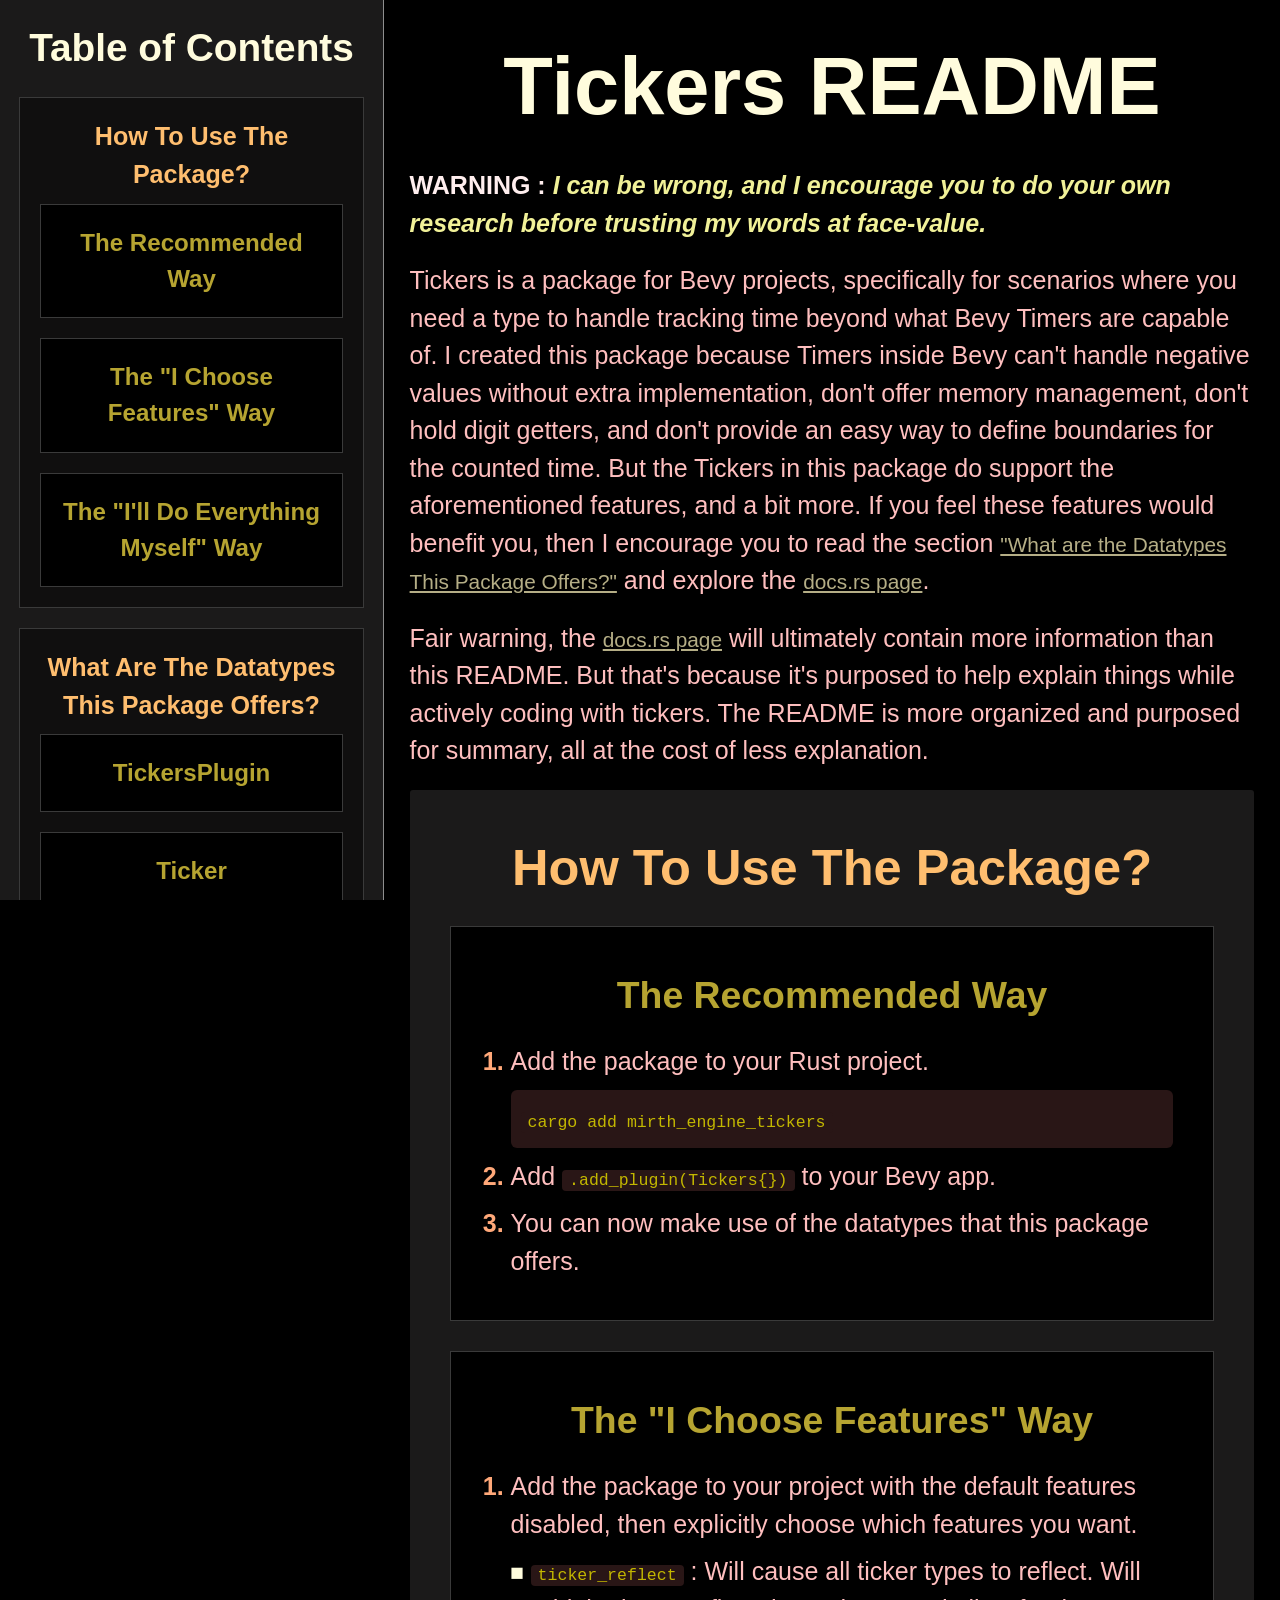
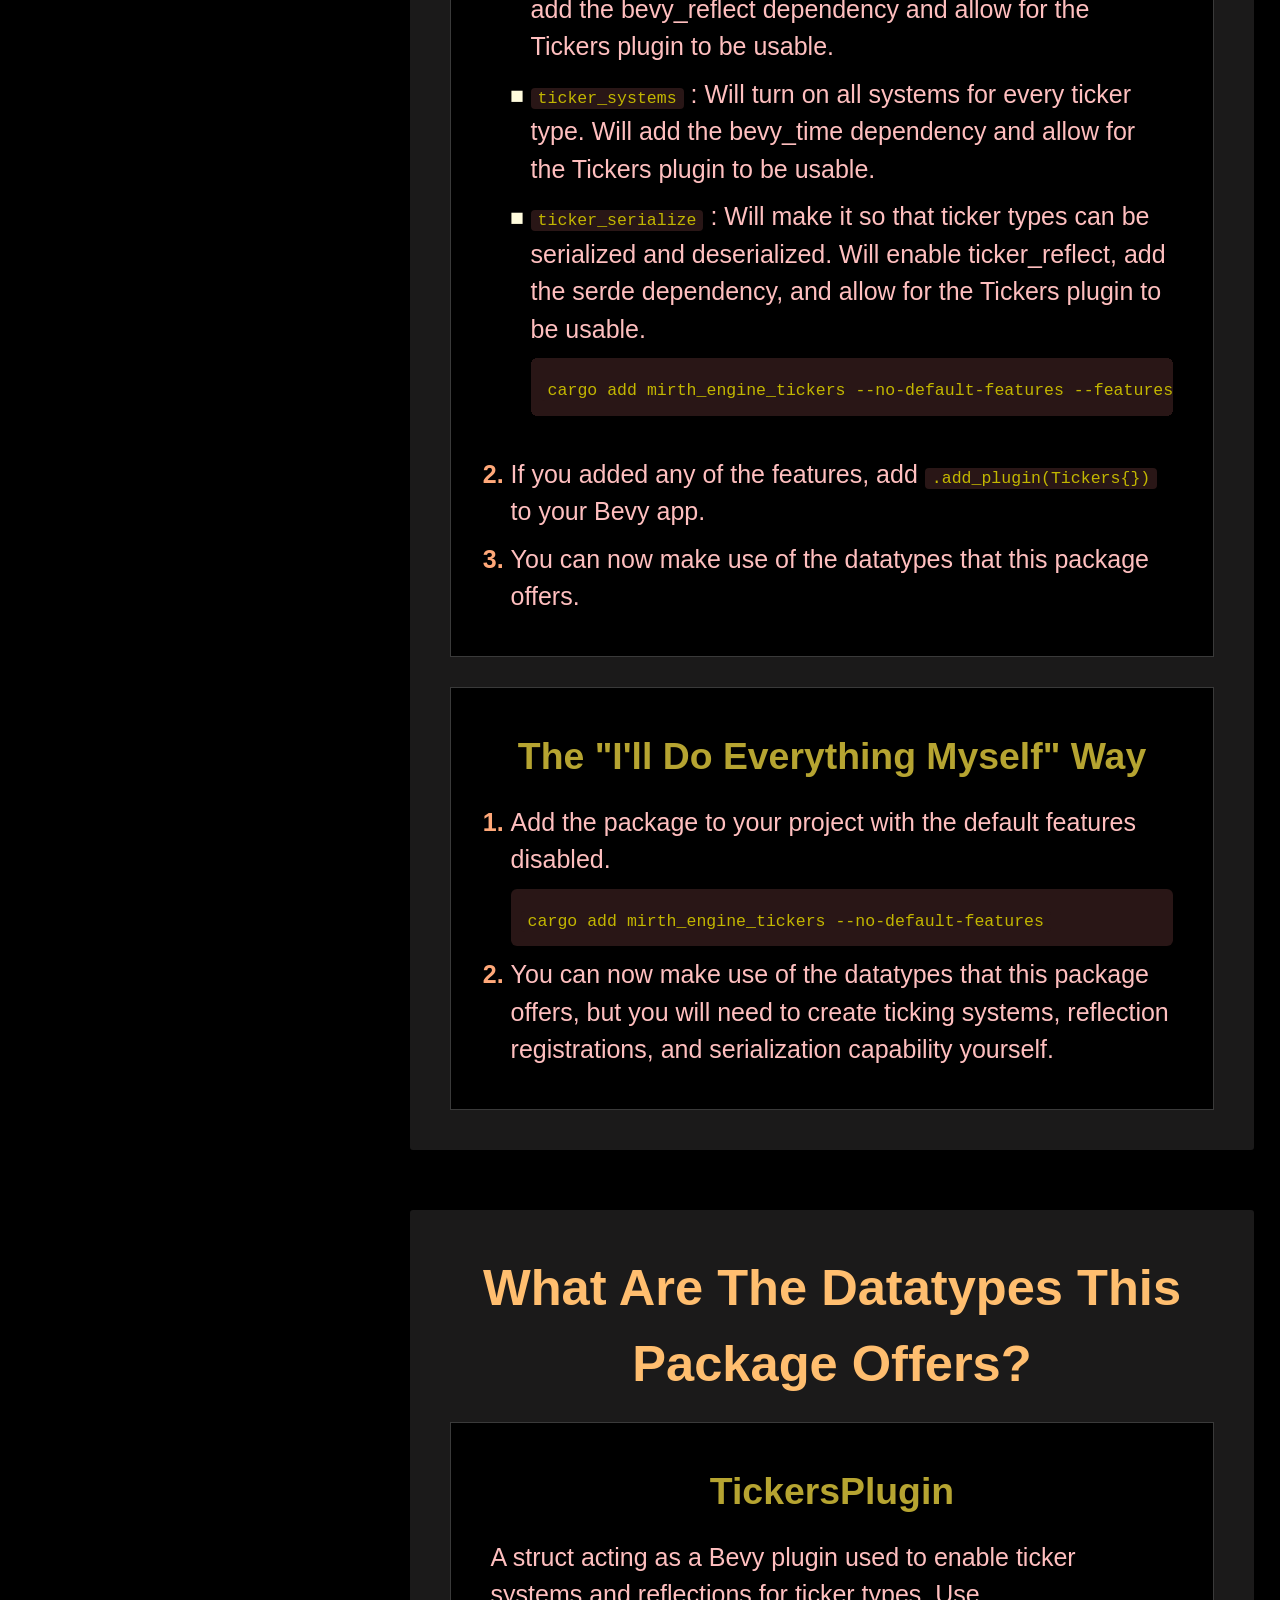
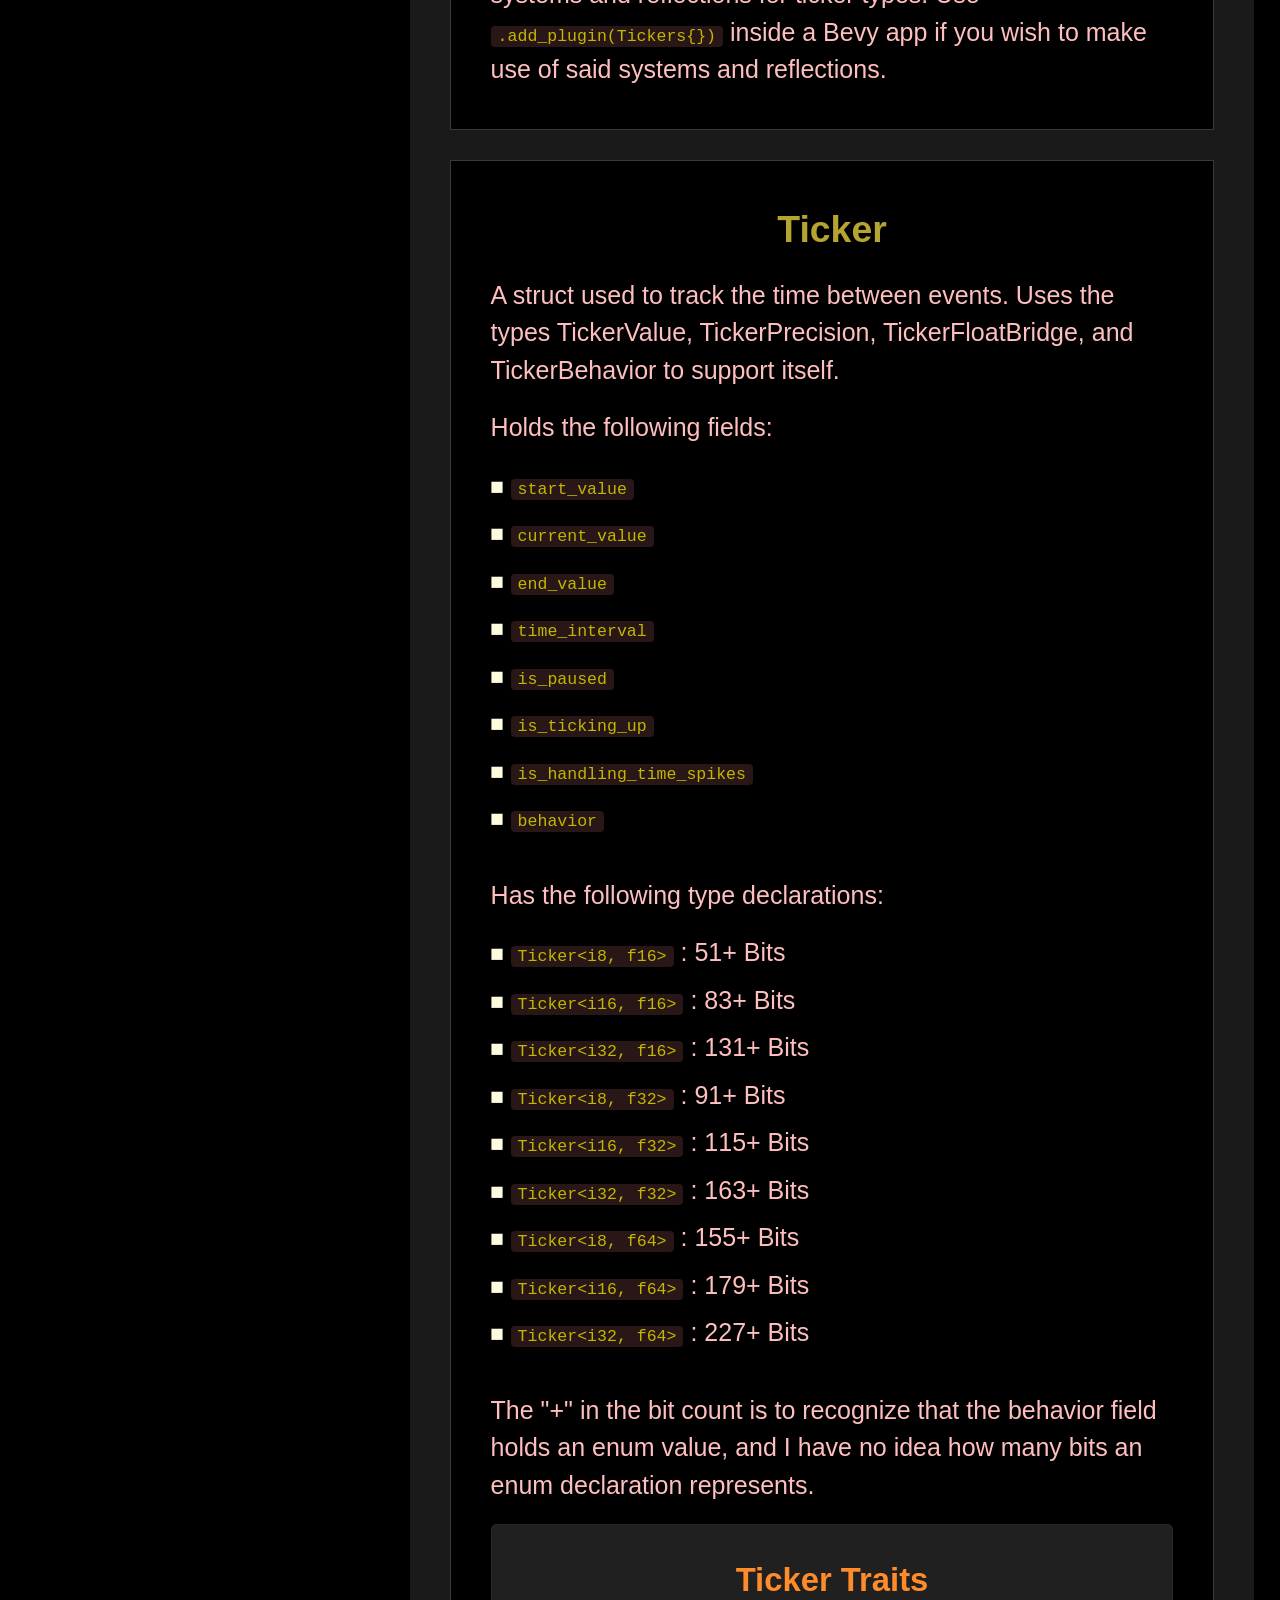
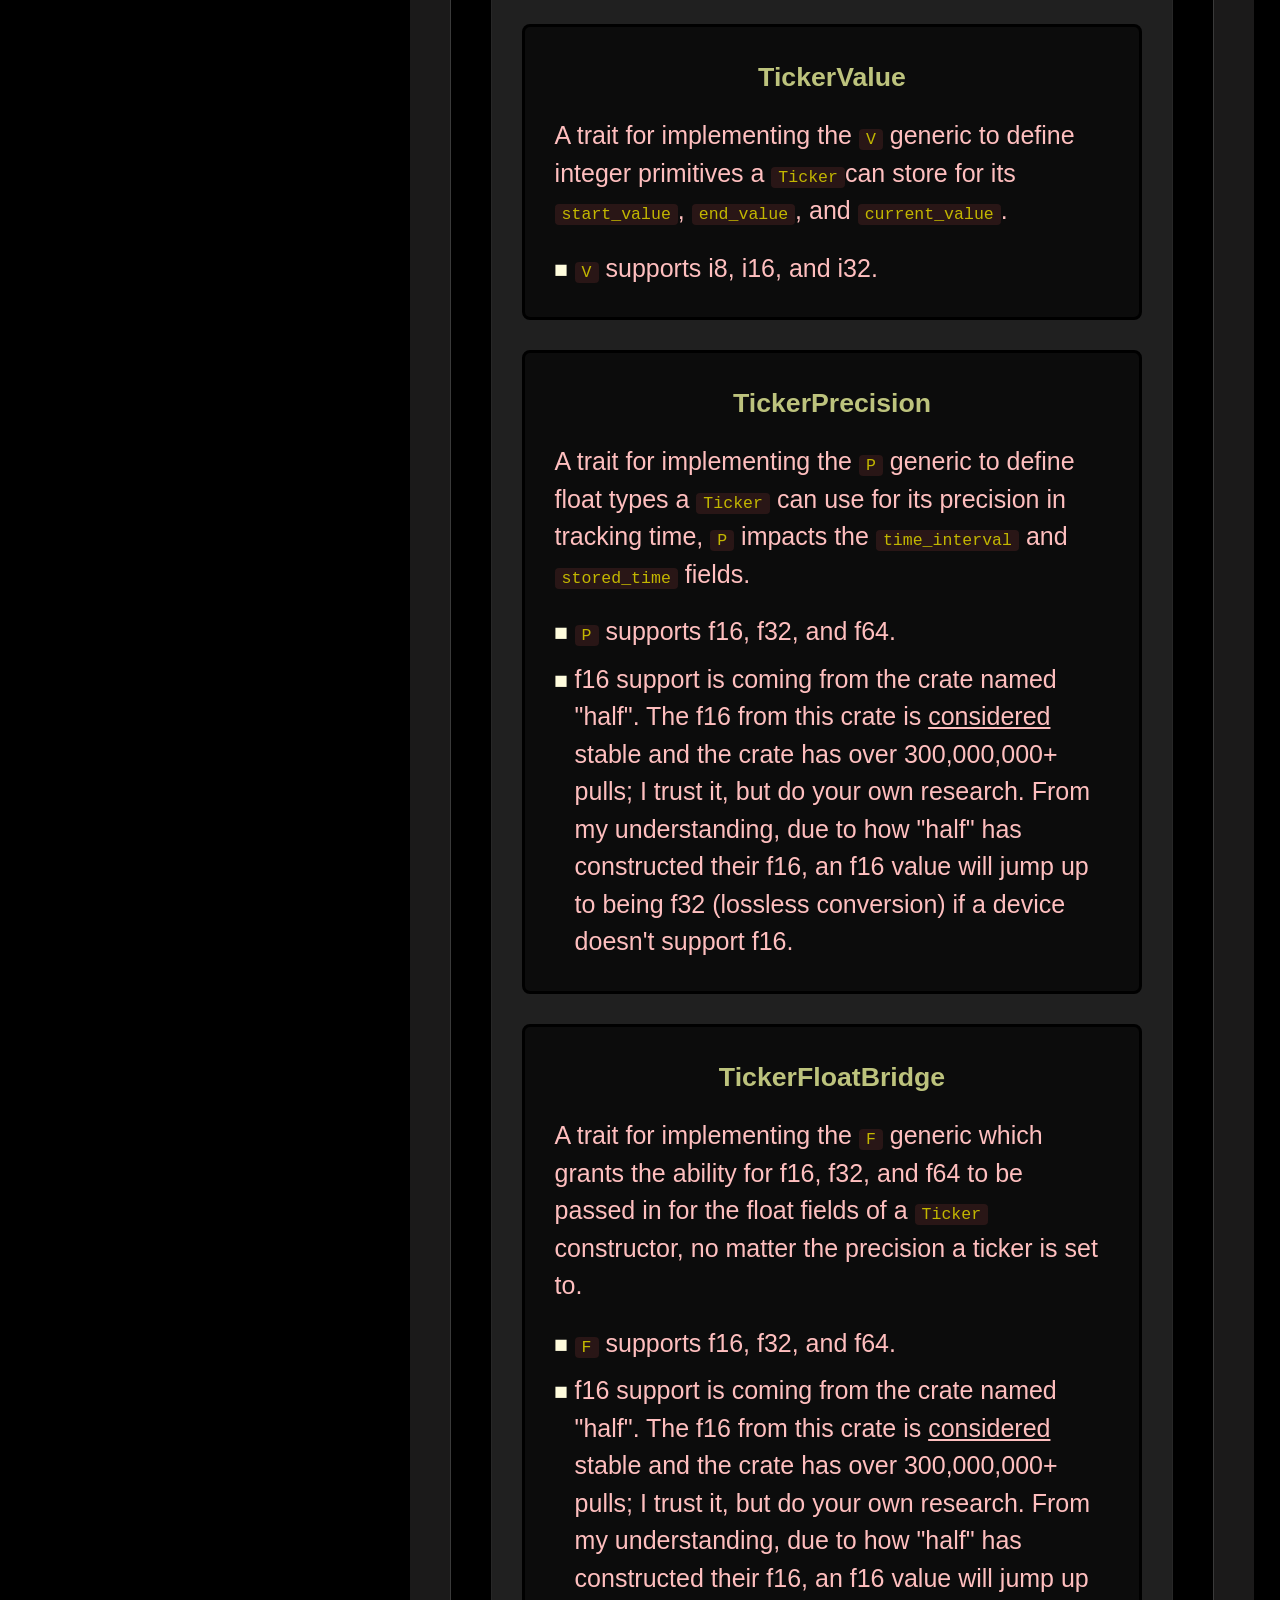
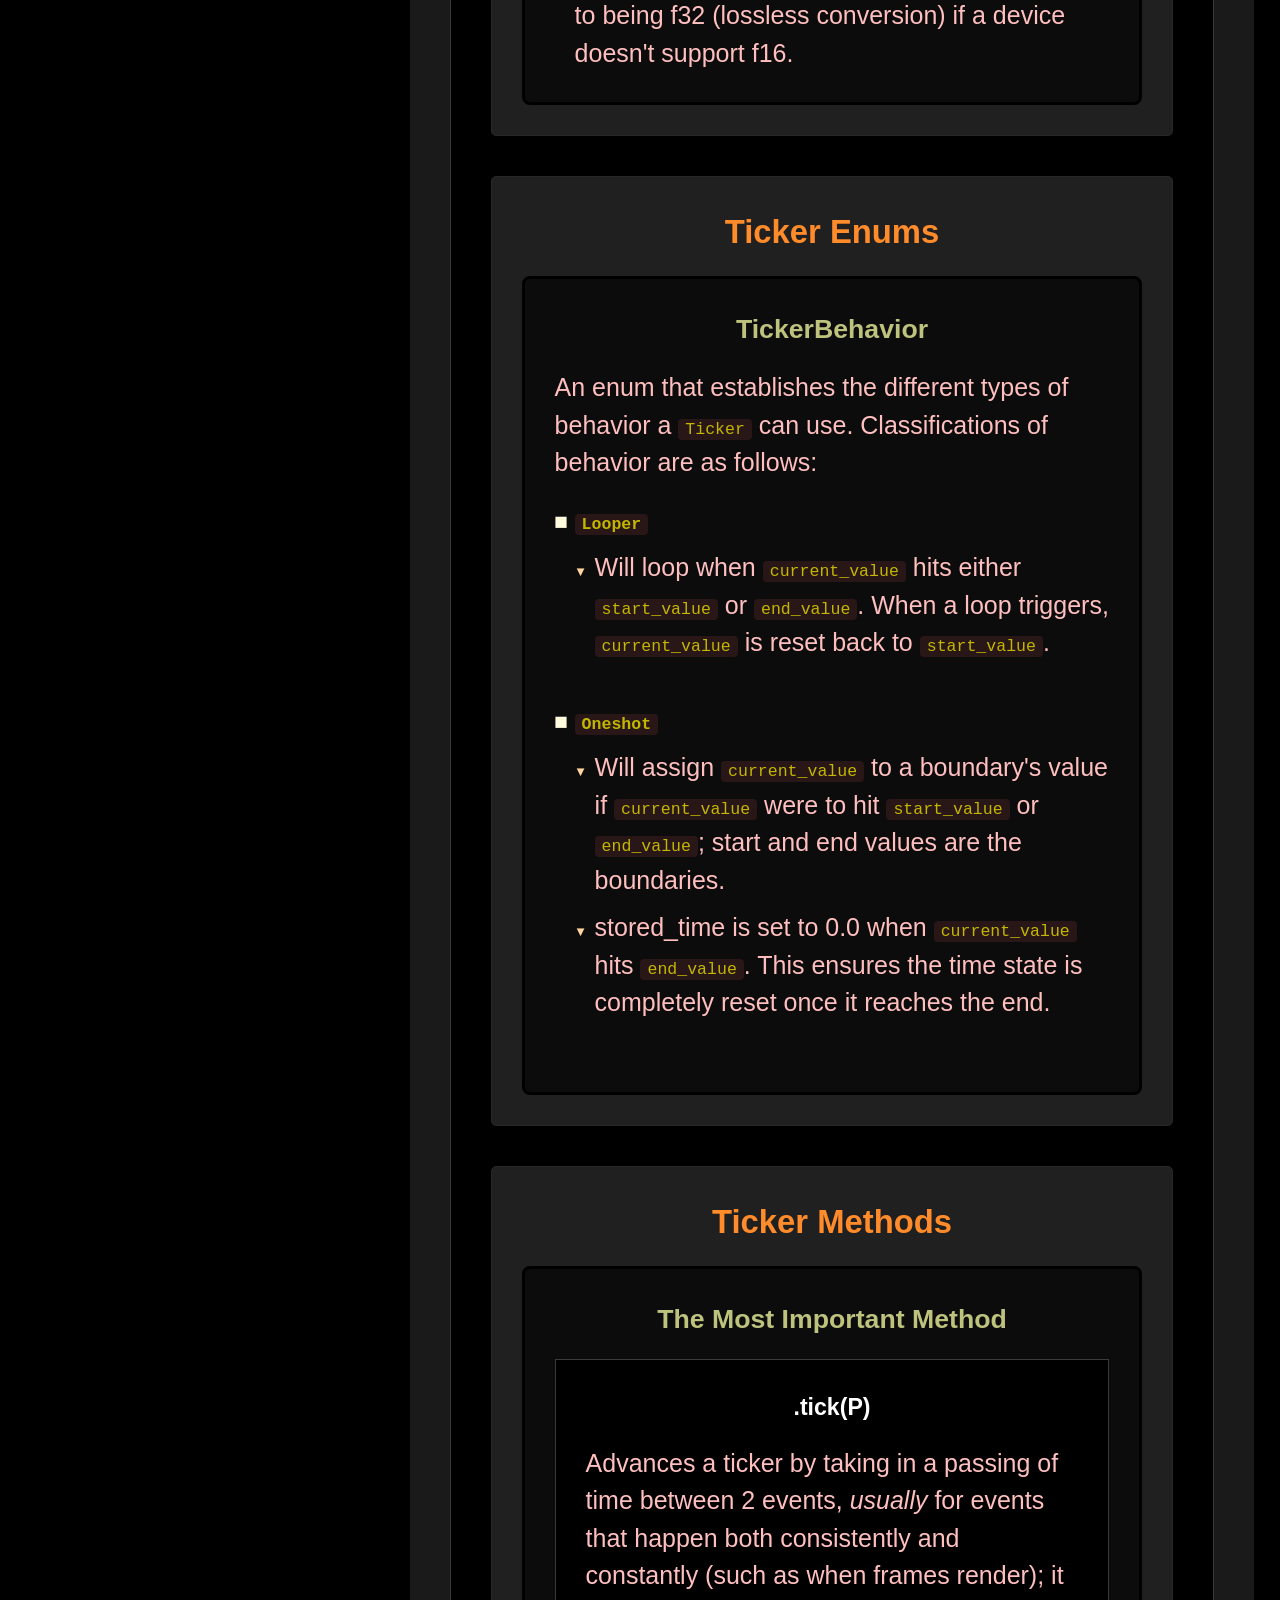
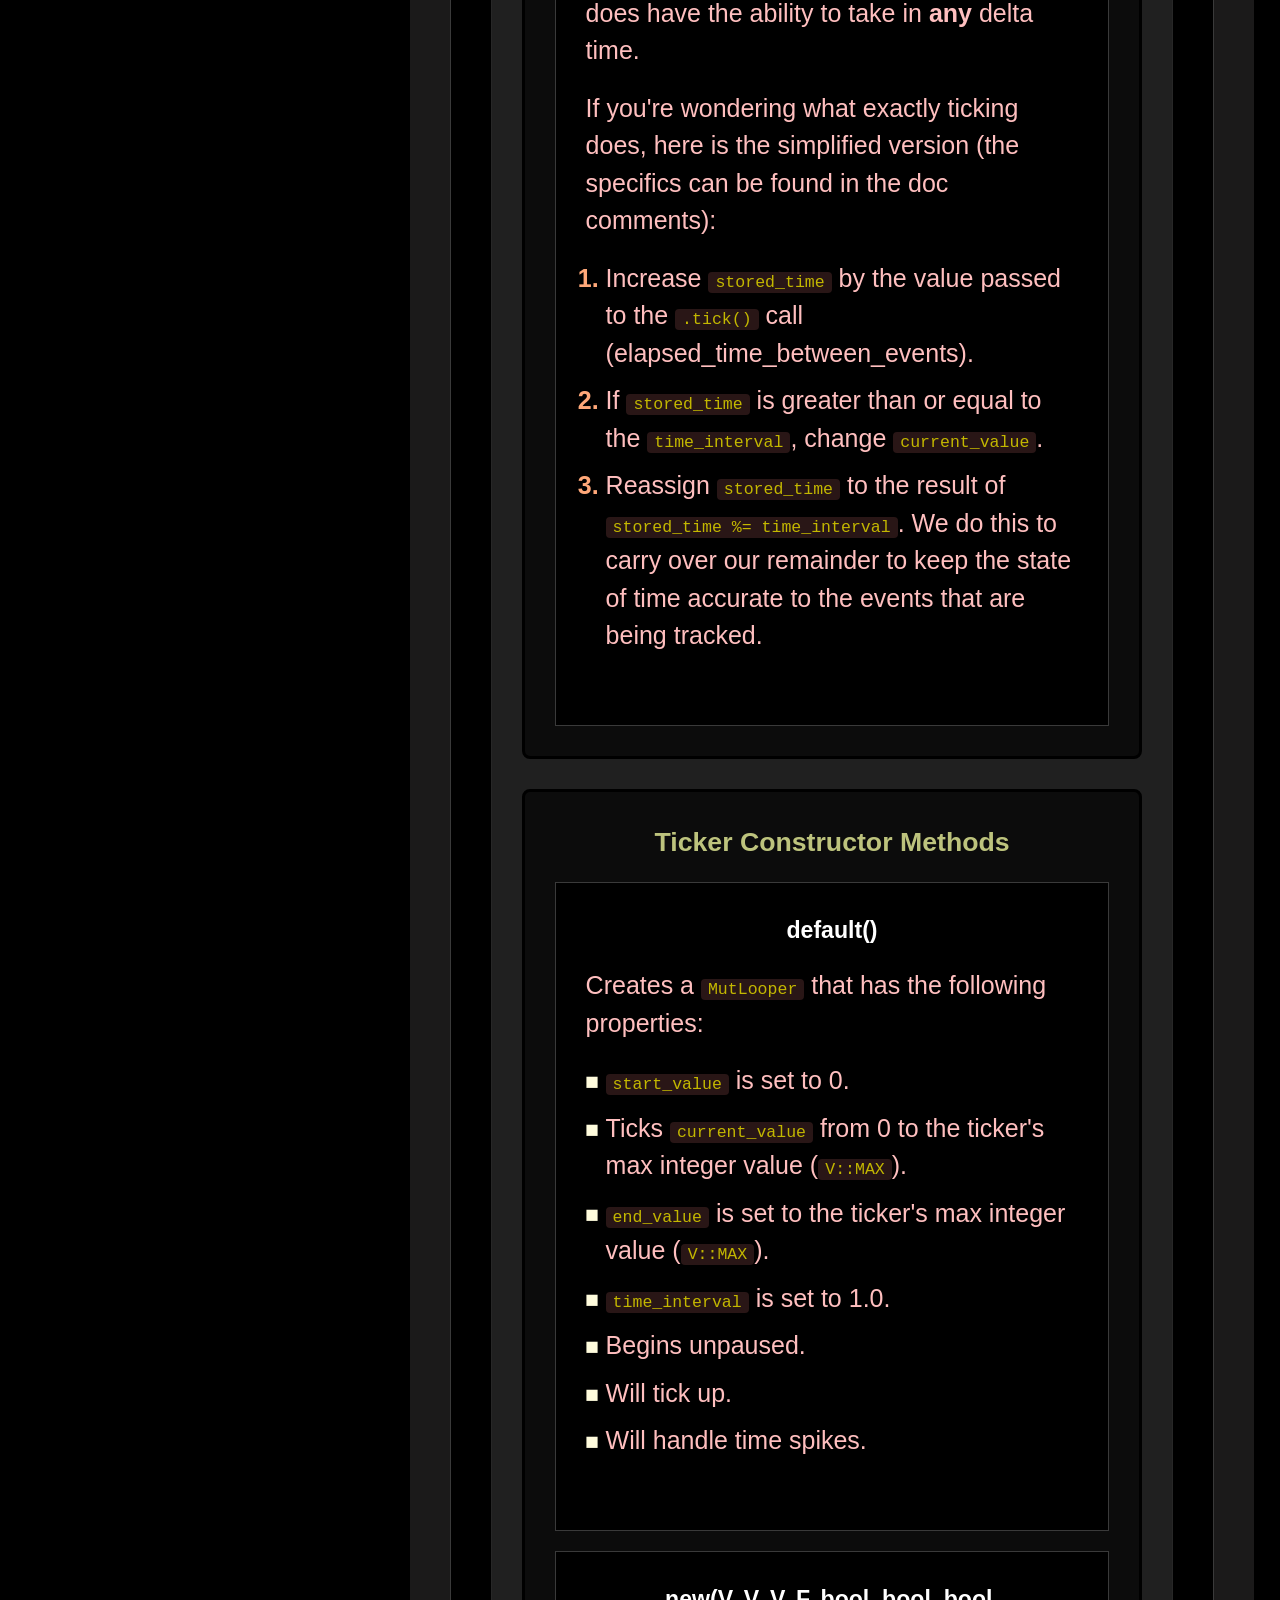
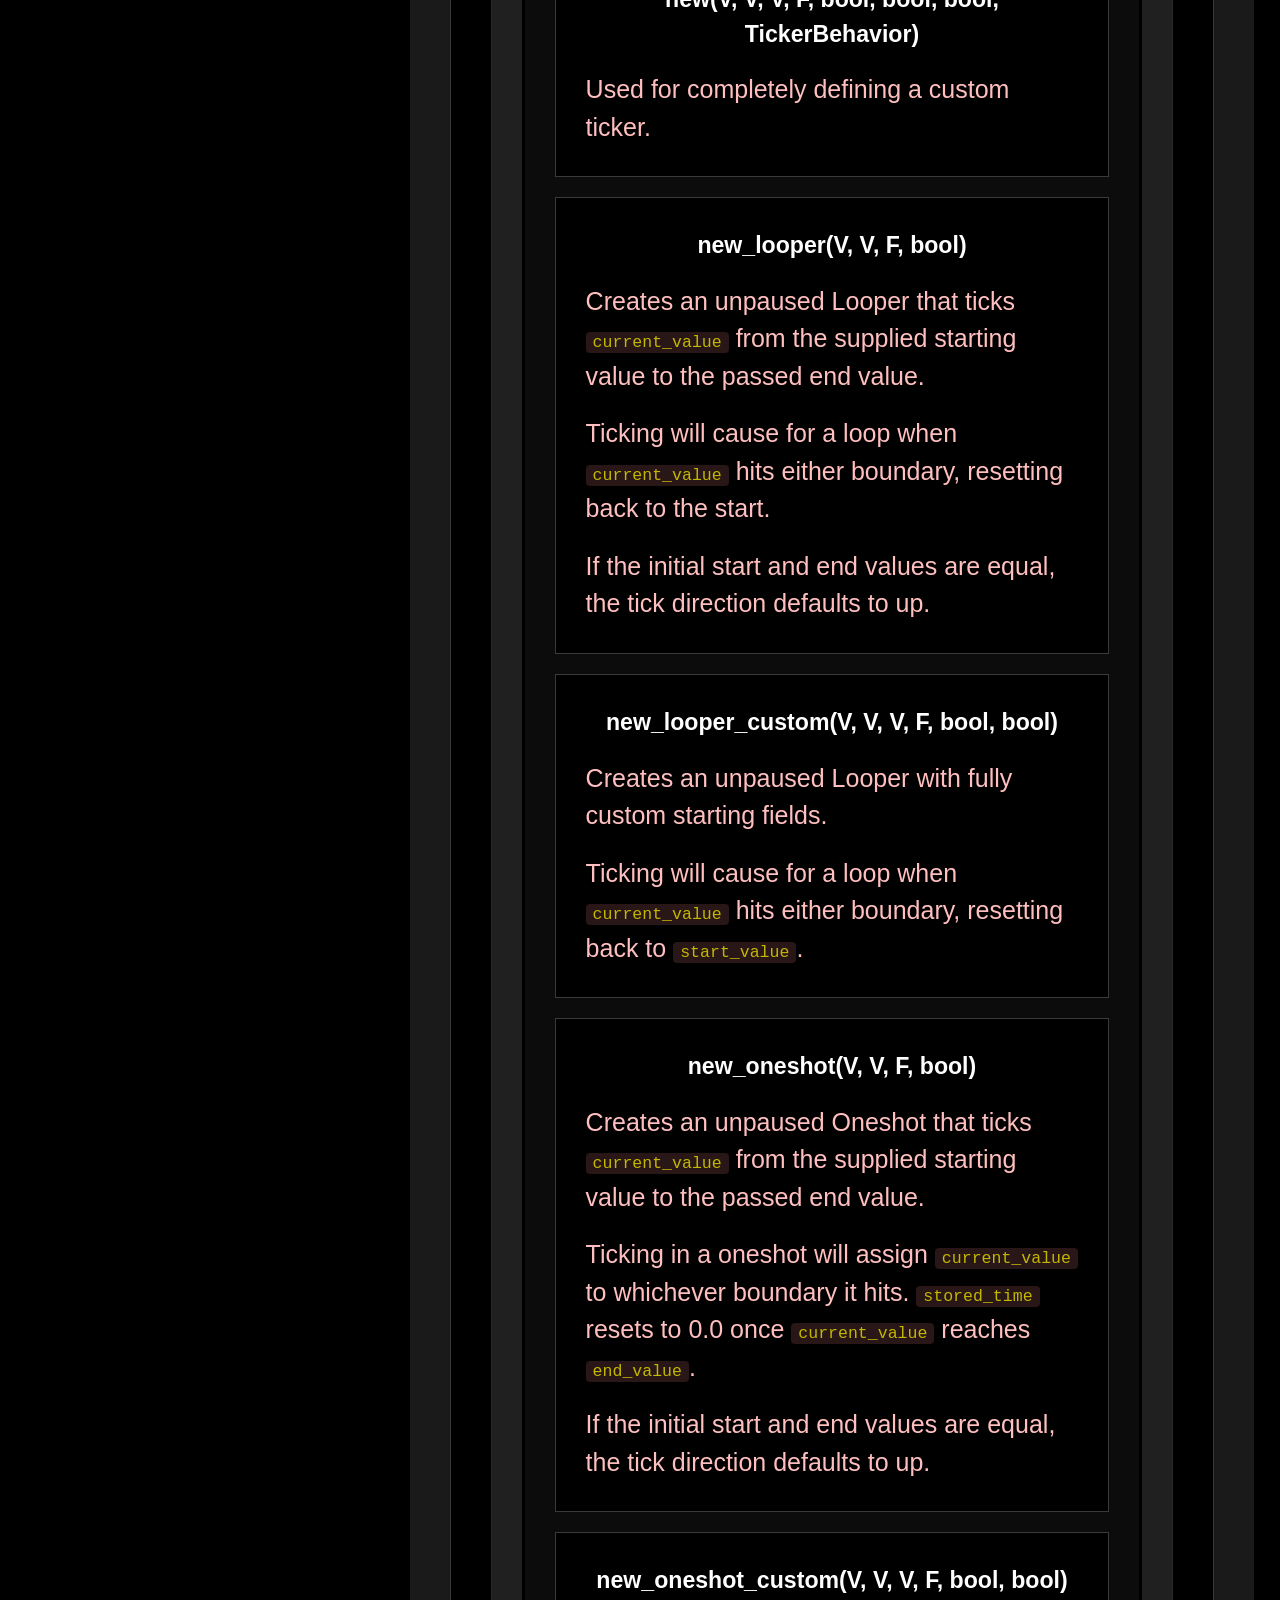
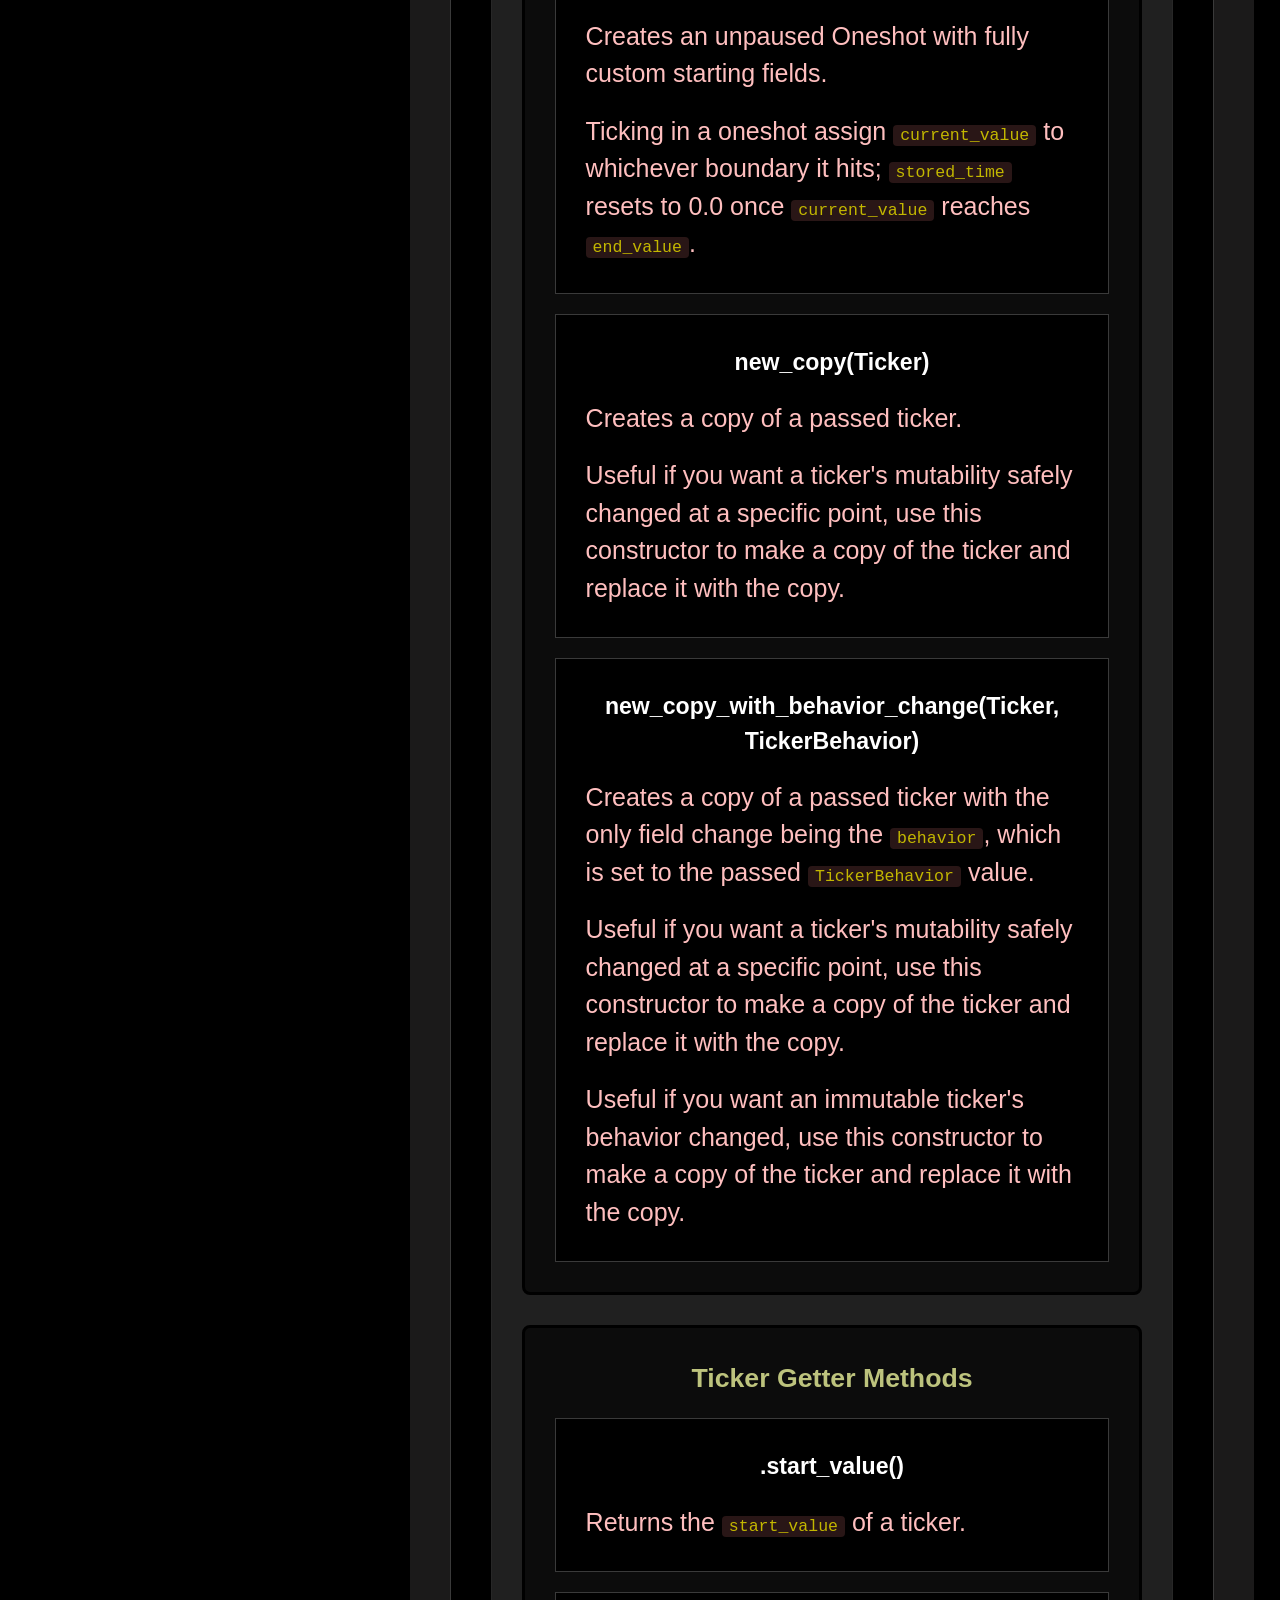
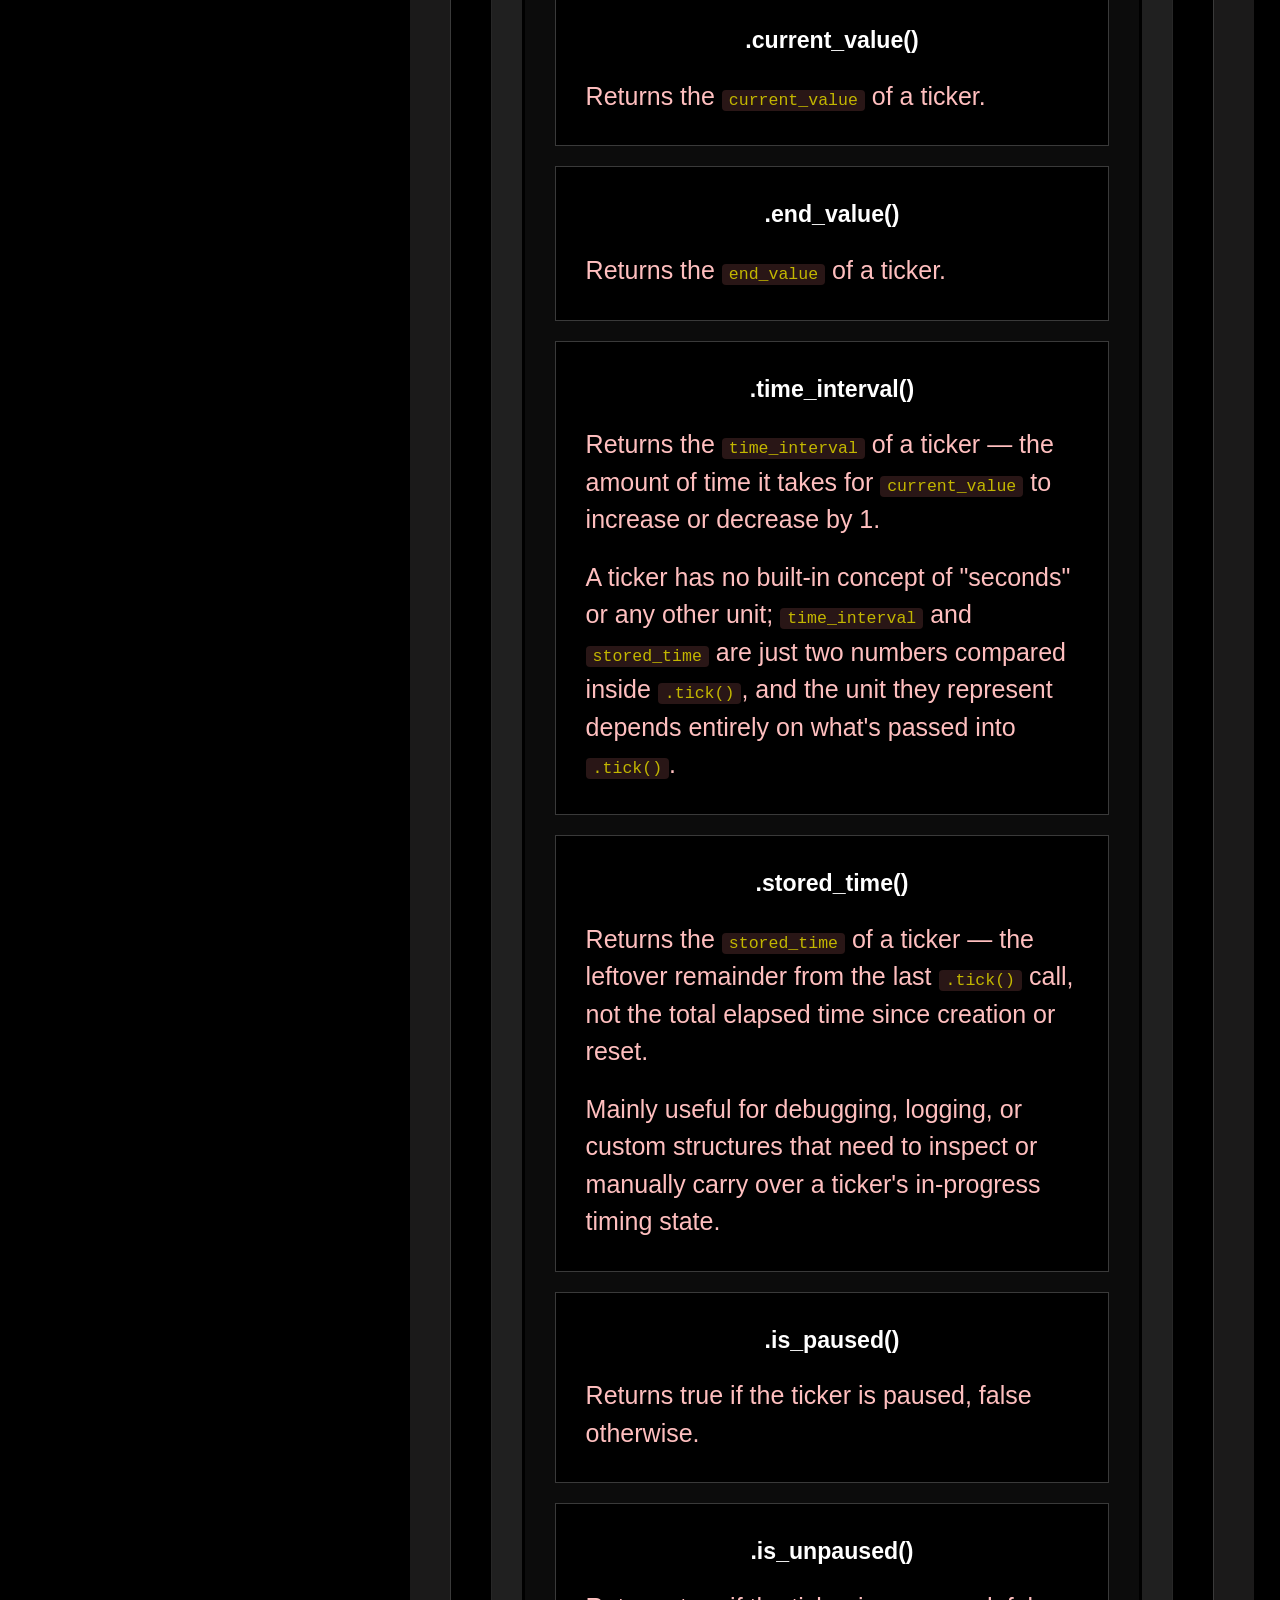
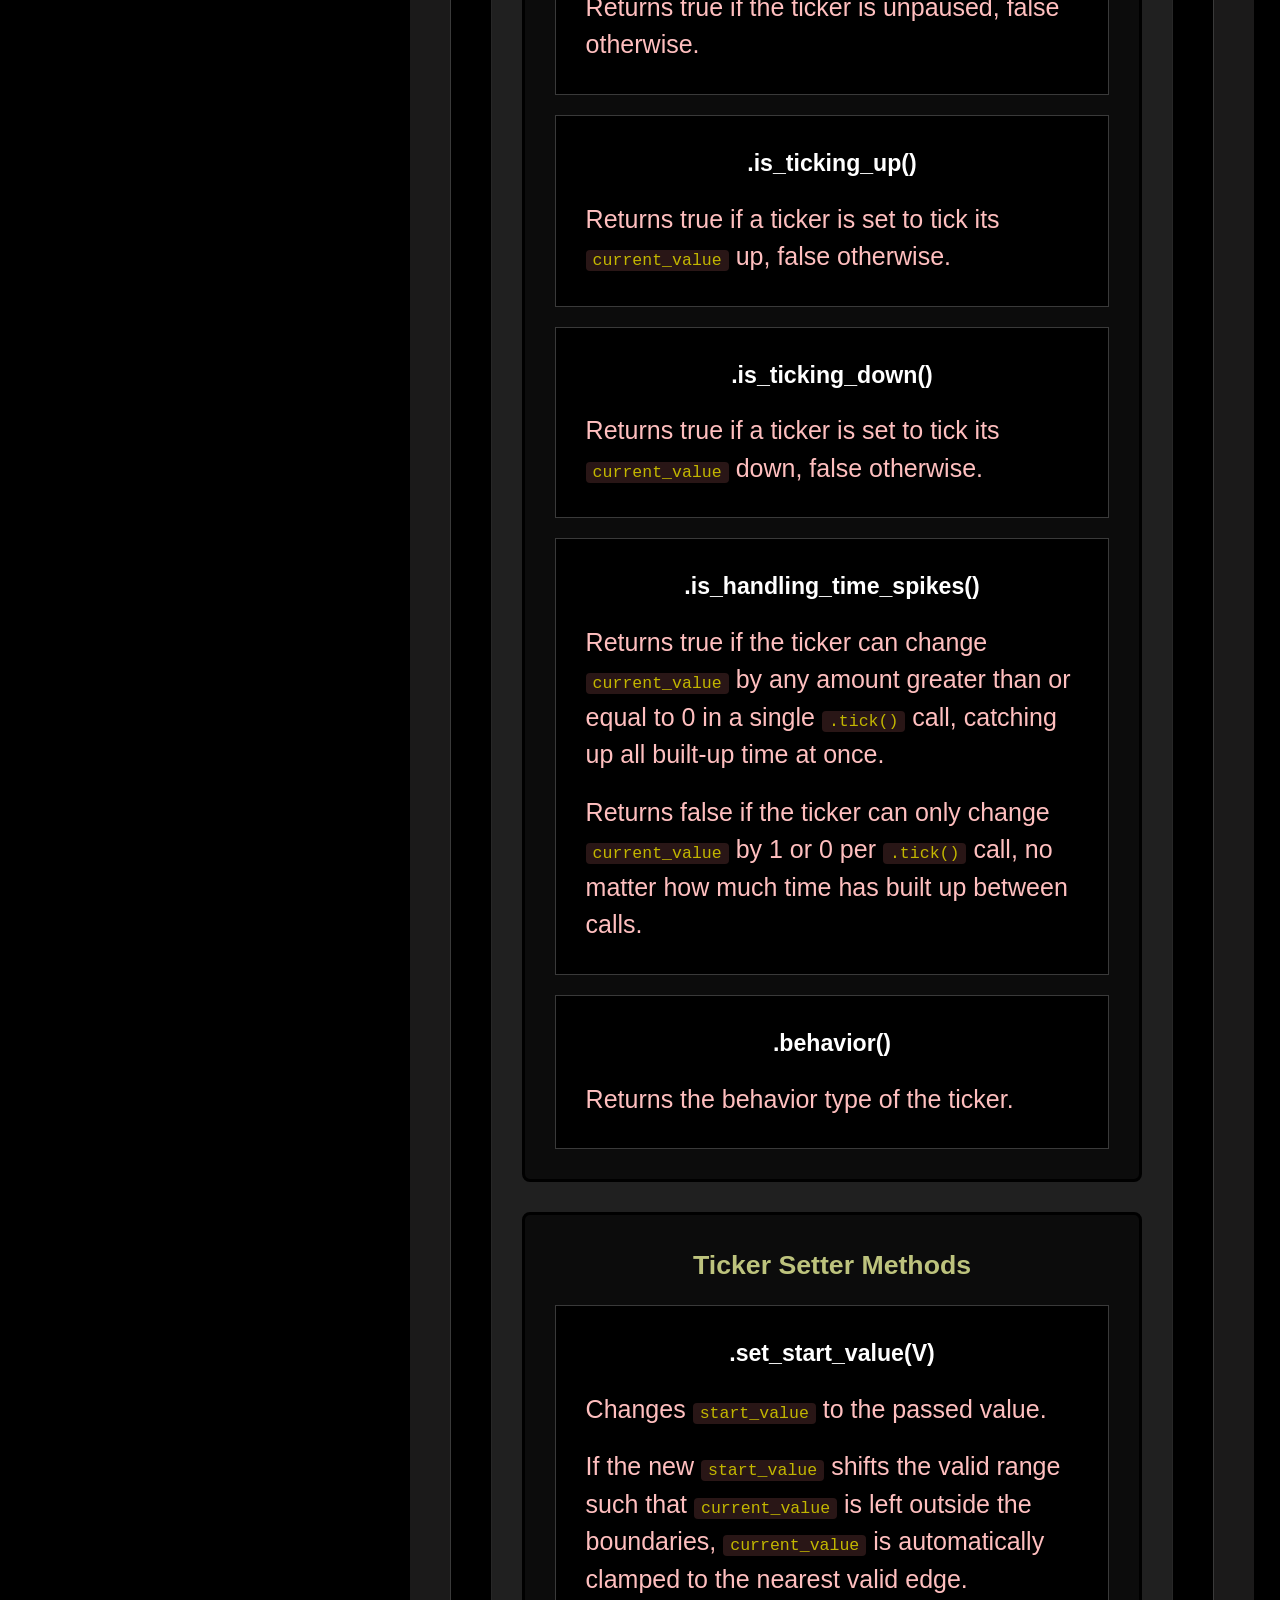
==== commit 8a4c4904: "Revert "Fixing Navigation Link" This reverts commit 5e4c5f3589db9a52deadc9b90fe1f7f0e76e132e." ====
--- a/docs/index.html
+++ b/docs/index.html
@@ -124,8 +124,7 @@
 
                         <!-- ToC : Ticker Digit Methods -->
                         <div class="nav_box_4">
-                            <a href="#ticker-digit-methods">Ticker Digit Methods</a>
-                            <div class="nav_box_5"><a href="#digit-1">digit_1</a></div>
+                            <a href="#ticker-digit-methods">Ticker Digit-Drop Accounting Methods</a>
                             <div class="nav_box_5"><a href="#digit-2">digit_2</a></div>
                             <div class="nav_box_5"><a href="#digit-3">digit_3</a></div>
                             <div class="nav_box_5"><a href="#digit-4">digit_4</a></div>
@@ -136,26 +135,13 @@
                             <div class="nav_box_5"><a href="#digit-9">digit_9</a></div>
                         </div>
 
-                        <!-- ToC : Ticker Digit-Drop Accounting Methods -->
-                        <div class="nav_box_4">
-                            <a href="#ticker-digit-drop-accounting-methods">Ticker Digit-Drop Accounting Methods</a>
-                            <div class="nav_box_5"><a href="#digit-2-with-dda">digit_2_with_dda</a></div>
-                            <div class="nav_box_5"><a href="#digit-3-with-dda">digit_3_with_dda</a></div>
-                            <div class="nav_box_5"><a href="#digit-4-with-dda">digit_4_with_dda</a></div>
-                            <div class="nav_box_5"><a href="#digit-5-with-dda">digit_5_with_dda</a></div>
-                            <div class="nav_box_5"><a href="#digit-6-with-dda">digit_6_with_dda</a></div>
-                            <div class="nav_box_5"><a href="#digit-7-with-dda">digit_7_with_dda</a></div>
-                            <div class="nav_box_5"><a href="#digit-8-with-dda">digit_8_with_dda</a></div>
-                            <div class="nav_box_5"><a href="#digit-9-with-dda">digit_9_with_dda</a></div>
-                        </div>
-
                         <!-- ToC : Ticker Add Methods -->
                         <div class="nav_box_4">
-                            <a href="#ticker-add-methods">Ticker Add Methods</a>
-                            <div class="nav_box_5"><a href="#add-to-start-value-v">add_to_start_value</a></div>
-                            <div class="nav_box_5"><a href="#add-to-current-value-v">add_to_current_value</a></div>
-                            <div class="nav_box_5"><a href="#add-to-end-value-v">add_to_end_value</a></div>
-                            <div class="nav_box_5"><a href="#add-to-time-interval-p">add_to_time_interval</a></div>
+                            <a href="#ticker-sum-methods">Ticker Add Methods</a>
+                            <div class="nav_box_5"><a href="#sum-to-start-value-v">sum_to_start_value</a></div>
+                            <div class="nav_box_5"><a href="#sum-to-current-value-v">sum_to_current_value</a></div>
+                            <div class="nav_box_5"><a href="#sum-to-end-value-v">sum_to_end_value</a></div>
+                            <div class="nav_box_5"><a href="#sum-to-time-interval-p">sum_to_time_interval</a></div>
                         </div>
 
                         <!-- ToC : Ticker Percentage Methods -->
@@ -652,117 +638,62 @@
 
                         <!-- Ticker Digit Methods -->
                         <div class="block_4">
-                            <h4 id="ticker-digit-methods">Ticker Digit Methods</h4>
+                            <h4 id="ticker-digit-drop-accounting-methods">Ticker Digit Methods</h4>
+                            <p>These methods have the ability to account for whether or not a digit exists within <code>current_value</code>.  Which is why they return an <code>Option&lt;i8&gt;</code>.</p>
+                            <p>In the case that a certain digit does not exist, the value of <code>None</code> is returned.</p>
 
                             <!-- digit_1 -->
                             <div class="block_5">
                                 <h5 id="digit-1">.digit_1()</h5>
-                                <p>Returns the digit in the ones-place of <code>current_value</code>. Always positive.</p>
+                                <p>Returns the digit in the ones-place of <code>current_value</code> as <code>Some(positive_i8)</code>.</p>
+                                <p>It is impossible to return <code>None</code> here since the ones-place always exists.</p>
                             </div>
 
                             <!-- digit_2 -->
                             <div class="block_5">
                                 <h5 id="digit-2">.digit_2()</h5>
-                                <p>Returns the digit in the tens-place of <code>current_value</code>. Always positive; returns 0 if the digit doesn't exist.</p>
+                                <p>Returns the digit in the tens-place of <code>current_value</code> as <code>Some(positive_i8)</code> if it exists, or <code>None</code> if it doesn't.</p>
                             </div>
 
                             <!-- digit_3 -->
                             <div class="block_5">
                                 <h5 id="digit-3">.digit_3()</h5>
-                                <p>Returns the digit in the hundreds-place of <code>current_value</code>. Always positive; returns 0 if the digit doesn't exist.</p>
+                                <p>Returns the digit in the hundreds-place of <code>current_value</code> as <code>Some(positive_i8)</code> if it exists, or <code>None</code> if it doesn't.</p>
                             </div>
 
                             <!-- digit_4 -->
                             <div class="block_5">
                                 <h5 id="digit-4">.digit_4()</h5>
-                                <p>Returns the digit in the thousands-place of <code>current_value</code>. Always positive; returns 0 if the digit doesn't exist.</p>
+                                <p>Returns the digit in the thousands-place of <code>current_value</code> as <code>Some(positive_i8)</code> if it exists, or <code>None</code> if it doesn't.</p>
                             </div>
 
                             <!-- digit_5 -->
                             <div class="block_5">
                                 <h5 id="digit-5">.digit_5()</h5>
-                                <p>Returns the digit in the ten-thousands-place of <code>current_value</code>. Always positive; returns 0 if the digit doesn't exist.</p>
+                                <p>Returns the digit in the ten-thousands-place of <code>current_value</code> as <code>Some(positive_i8)</code> if it exists, or <code>None</code> if it doesn't.</p>
                             </div>
 
                             <!-- digit_6 -->
                             <div class="block_5">
                                 <h5 id="digit-6">.digit_6()</h5>
-                                <p>Returns the digit in the hundred-thousands-place of <code>current_value</code>. Always positive; returns 0 if the digit doesn't exist.</p>
+                                <p>Returns the digit in the hundred-thousands-place of <code>current_value</code> as <code>Some(positive_i8)</code> if it exists, or <code>None</code> if it doesn't.</p>
                             </div>
 
                             <!-- digit_7 -->
                             <div class="block_5">
                                 <h5 id="digit-7">.digit_7()</h5>
-                                <p>Returns the digit in the millions-place of <code>current_value</code>. Always positive; returns 0 if the digit doesn't exist.</p>
+                                <p>Returns the digit in the millions-place of <code>current_value</code> as <code>Some(positive_i8)</code> if it exists, or <code>None</code> if it doesn't.</p>
                             </div>
 
                             <!-- digit_8 -->
                             <div class="block_5">
                                 <h5 id="digit-8">.digit_8()</h5>
-                                <p>Returns the digit in the ten-millions-place of <code>current_value</code>. Always positive; returns 0 if the digit doesn't exist.</p>
+                                <p>Returns the digit in the ten-millions-place of <code>current_value</code> as <code>Some(positive_i8)</code> if it exists, or <code>None</code> if it doesn't.</p>
                             </div>
 
                             <!-- digit_9 -->
                             <div class="block_5">
                                 <h5 id="digit-9">.digit_9()</h5>
-                                <p>Returns the digit in the hundred-millions-place of <code>current_value</code>. Always positive; returns 0 if the digit doesn't exist.</p>
-                            </div>
-
-                        </div>
-
-
-
-                        <!-- Ticker Digit DDA Methods -->
-                        <div class="block_4">
-                            <h4 id="ticker-digit-drop-accounting-methods">Ticker Digit-Drop Accounting Methods</h4>
-                            <p>Digit-Drop Accounting (DDA) is what tells you the difference between a digit that is absent and a digit that is simply 0.  For any Digit DDA method, if a specified digit exists within <code>current_value</code>, its value is returned as <code>Some(positive_i8)</code>.  If the digit doesn't exist, then <code>None</code> is returned.</p>
-                            <p>The ones-place always exists, so there is no DDA method for the first digit.</p>
-
-                            <!-- digit_2_with_dda -->
-                            <div class="block_5">
-                                <h5 id="digit-2-with-dda">.digit_2_with_dda()</h5>
-                                <p>Returns the digit in the tens-place of <code>current_value</code> as <code>Some(positive_i8)</code> if it exists, or <code>None</code> if it doesn't.</p>
-                            </div>
-
-                            <!-- digit_3_with_dda -->
-                            <div class="block_5">
-                                <h5 id="digit-3-with-dda">.digit_3_with_dda()</h5>
-                                <p>Returns the digit in the hundreds-place of <code>current_value</code> as <code>Some(positive_i8)</code> if it exists, or <code>None</code> if it doesn't.</p>
-                            </div>
-
-                            <!-- digit_4_with_dda -->
-                            <div class="block_5">
-                                <h5 id="digit-4-with-dda">.digit_4_with_dda()</h5>
-                                <p>Returns the digit in the thousands-place of <code>current_value</code> as <code>Some(positive_i8)</code> if it exists, or <code>None</code> if it doesn't.</p>
-                            </div>
-
-                            <!-- digit_5_with_dda -->
-                            <div class="block_5">
-                                <h5 id="digit-5-with-dda">.digit_5_with_dda()</h5>
-                                <p>Returns the digit in the ten-thousands-place of <code>current_value</code> as <code>Some(positive_i8)</code> if it exists, or <code>None</code> if it doesn't.</p>
-                            </div>
-
-                            <!-- digit_6_with_dda -->
-                            <div class="block_5">
-                                <h5 id="digit-6-with-dda">.digit_6_with_dda()</h5>
-                                <p>Returns the digit in the hundred-thousands-place of <code>current_value</code> as <code>Some(positive_i8)</code> if it exists, or <code>None</code> if it doesn't.</p>
-                            </div>
-
-                            <!-- digit_7_with_dda -->
-                            <div class="block_5">
-                                <h5 id="digit-7-with-dda">.digit_7_with_dda()</h5>
-                                <p>Returns the digit in the millions-place of <code>current_value</code> as <code>Some(positive_i8)</code> if it exists, or <code>None</code> if it doesn't.</p>
-                            </div>
-
-                            <!-- digit_8_with_dda -->
-                            <div class="block_5">
-                                <h5 id="digit-8-with-dda">.digit_8_with_dda()</h5>
-                                <p>Returns the digit in the ten-millions-place of <code>current_value</code> as <code>Some(positive_i8)</code> if it exists, or <code>None</code> if it doesn't.</p>
-                            </div>
-
-                            <!-- digit_9_with_dda -->
-                            <div class="block_5">
-                                <h5 id="digit-9-with-dda">.digit_9_with_dda()</h5>
                                 <p>Returns the digit in the hundred-millions-place of <code>current_value</code> as <code>Some(positive_i8)</code> if it exists, or <code>None</code> if it doesn't.</p>
                             </div>
 
@@ -770,33 +701,33 @@
 
 
 
-                        <!-- Ticker Add Methods -->
-                        <div class="block_4">
-                            <h4 id="ticker-add-methods">Ticker Add Methods</h4>
-
-                            <!-- add_to_start_value -->
-                            <div class="block_5">
-                                <h5 id="add-to-start-value-v">.add_to_start_value(V)</h5>
+                        <!-- Ticker Sum Methods -->
+                        <div class="block_4">
+                            <h4 id="ticker-sum-methods">Ticker Sum Methods</h4>
+
+                            <!-- sum_to_start_value -->
+                            <div class="block_5">
+                                <h5 id="sum-to-start-value-v">.sum_to_start_value(V)</h5>
                                 <p>Adds to the <code>start_value</code> of the ticker by the passed value; negatives subtract. The result will never overflow or wrap, staying within <code>V::MIN</code> to <code>V::MAX</code> (inclusive).</p>
                                 <p>If the new <code>start_value</code> shifts the valid range such that <code>current_value</code> is left outside the boundaries, <code>current_value</code> is automatically clamped to the nearest valid edge.</p>
                             </div>
 
-                            <!-- add_to_current_value -->
-                            <div class="block_5">
-                                <h5 id="add-to-current-value-v">.add_to_current_value(V)</h5>
+                            <!-- sum_to_current_value -->
+                            <div class="block_5">
+                                <h5 id="sum-to-current-value-v">.sum_to_current_value(V)</h5>
                                 <p>Adds to the <code>current_value</code> of the ticker by the passed value; negatives subtract. The result will never overflow or wrap, staying within <code>start_value</code> to <code>end_value</code> (inclusive).</p>
                             </div>
 
-                            <!-- add_to_end_value -->
-                            <div class="block_5">
-                                <h5 id="add-to-end-value-v">.add_to_end_value(V)</h5>
+                            <!-- sum_to_end_value -->
+                            <div class="block_5">
+                                <h5 id="sum-to-end-value-v">.sum_to_end_value(V)</h5>
                                 <p>Adds to the <code>end_value</code> of the ticker by the passed value; negatives subtract. The result will never overflow or wrap, staying within <code>V::MIN</code> to <code>V::MAX</code> (inclusive).</p>
                                 <p>If the new <code>end_value</code> shifts the valid range such that <code>current_value</code> is left outside the boundaries, <code>current_value</code> is automatically clamped to the nearest valid edge.</p>
                             </div>
 
-                            <!-- add_to_time_interval -->
-                            <div class="block_5">
-                                <h5 id="add-to-time-interval-p">.add_to_time_interval(P)</h5>
+                            <!-- sum_to_time_interval -->
+                            <div class="block_5">
+                                <h5 id="sum-to-time-interval-p">.sum_to_time_interval(P)</h5>
                                 <p>Adds to the <code>time_interval</code> of the ticker by the passed value; negatives subtract. <code>time_interval</code> can never be 0, negative, or exceed <code>P::MAX</code>, since that would cause <code>.tick()</code> to produce erratic values.</p>
                                 <p>This cannot be used to flip a ticker's tick direction — use <code>.tick_up()</code> or <code>.tick_down()</code> for that instead.</p>
                             </div>
--- a/docs/readme.css
+++ b/docs/readme.css
@@ -1,3 +1,40 @@
+
+/* ================================================================ */
+/* ANIMATIONS                                                       */
+/* ================================================================ */
+@keyframes pageFadeIn {
+    from {
+        opacity: 0;
+        transform: translateY(10px);
+    }
+    to {
+        opacity: 1;
+        transform: translateY(0);
+    }
+}
+
+@keyframes torchFlicker {
+    0%, 100% {
+        text-shadow: 0 0 4px rgba(255, 190, 111, 0.3), 0 0 12px rgba(255, 139, 42, 0.2);
+    }
+    30% {
+        text-shadow: 0 0 2px rgba(255, 190, 111, 0.15), 0 0 8px rgba(255, 139, 42, 0.1);
+    }
+    50% {
+        text-shadow: 0 0 5px rgba(255, 190, 111, 0.4), 0 0 15px rgba(255, 139, 42, 0.35);
+    }
+    80% {
+        text-shadow: 0 0 3px rgba(255, 190, 111, 0.2), 0 0 10px rgba(255, 139, 42, 0.15);
+    }
+}
+
+/* ================================================================ */
+/* GENERAL STUFF                                                    */
+/* ================================================================ */
+
+html {
+    scroll-behavior: smooth;
+}
 
 * {
     padding: 0;
@@ -5,24 +42,34 @@
     box-sizing: border-box;
     color: #ffbfbf;
     font-family: Spectral, sans-serif;
-    font-style: normal;
-    font-weight: normal;
     line-height: 1.5;
-}
-
-/* ================================================================ */
-/* BODY                                                             */
-/* ================================================================ */
+    font-size: clamp(1rem, 0.95rem + 0.5vw, 1.25rem); /* Clamped baseline body text */
+}
+
 body {
     background-color: #000000;
 }
 
-/* ================================================================ */
-/* PAGE CONTENT BOX                                                 */
-/* ================================================================ */
 #page_content {
-    margin-left: 500px;
-    padding: 2rem;
+    margin-left: clamp(300px, 30vw, 500px);
+    padding: clamp(1rem, 2vw, 3rem);
+    animation: pageFadeIn 1s ease-out forwards;
+}
+
+a {
+    color: #b5ae86;
+    font-size: clamp(0.9rem, 0.85rem + 0.3vw, 1.1rem);
+}
+a:hover {
+    color: #ae930f;
+}
+a:active {
+    transform: scale(0.9);
+}
+
+::selection {
+    background-color: #400429;
+    color: #aeae2f;
 }
 
 /* ================================================================ */
@@ -32,19 +79,19 @@
     position: fixed;
     top: 0;
     left: 0;
-    width: 500px;
+    width: clamp(300px, 30vw, 500px);
     height: 100vh;
     overflow-y: auto;
     background-color: #1b1a1a;
     border-right: 1px solid #8e8e8e;
-    padding: 1rem;
+    padding: clamp(0.5rem, 1.5vw, 1.5rem);
 }
 
 #navigation_title {
     text-align: center;
     color: #fffcdd;
     font-family: Cinzel, sans-serif;
-    font-size: 2rem;
+    font-size: clamp(1.5rem, 1.3rem + 1vw, 2.5rem);
 }
 
 .nav_box_1,
@@ -54,6 +101,10 @@
 .nav_box_5 {
     text-align: center;
     margin-bottom: 1rem;
+    width: 100%;
+    max-width: 100%;
+    word-wrap: break-word;
+    overflow-wrap: break-word;
 }
 
 .nav_box_1:last-child,
@@ -65,13 +116,28 @@
 }
 
 .nav_box_1 a,
-.nav_box_2 a,
+.nav_box_2 a, 
 .nav_box_3 a,
 .nav_box_4 a,
 .nav_box_5 a {
     text-decoration: none;
-    display: inline-block;
     margin-bottom: 0.5rem;
+    display: block;
+    width: 100%;
+    margin-left: 0;
+    margin-right: 0;
+    transition: color 0.25s ease, filter 0.25s ease, transform 0.25s ease;
+}
+
+.nav_box_1 a:hover,
+.nav_box_2 a:hover,
+.nav_box_3 a:hover,
+.nav_box_4 a:hover,
+.nav_box_5 a:hover {
+    color: #fffcdd;
+    transform: scale(1.04);
+    filter: drop-shadow(0 0 1px #ff8b2a);
+    text-decoration: none;
 }
 
 .nav_box_1 a:last-child,
@@ -82,10 +148,6 @@
     margin-bottom: 0;
 }
 
-#navigation a:hover {
-    color: #ff8b2a;
-    text-decoration: underline;
-}
 
 .nav_box_1 {
     background-color: #100f0f;
@@ -125,7 +187,7 @@
 /* For 1st Level Headers */
 .nav_box_1 a {
     color: #FFBE6F;
-    font-size: 1.2rem;
+    font-size: clamp(1.1rem, 1rem + 0.4vw, 1.35rem);
     font-weight: bold;
     font-family: Cinzel, sans-serif;
 }
@@ -133,7 +195,7 @@
 /* For 2nd Level Headers */
 .nav_box_2 a {
     color: #b6a431;
-    font-size: 1.15rem;
+    font-size: clamp(1.05rem, 0.95rem + 0.4vw, 1.25rem);
     font-weight: bold;
     font-family: Spectral, sans-serif;
 }
@@ -141,7 +203,7 @@
 /* For 3rd Level Headers */
 .nav_box_3 a {
     color: #ff8b2a;
-    font-size: 1.08rem;
+    font-size: clamp(1rem, 0.9rem + 0.3vw, 1.15rem);
     font-weight: normal;
     font-family: Spectral, sans-serif;
 }
@@ -149,7 +211,7 @@
 /* For 4th Level Headers */
 .nav_box_4 a {
     color: #bdc37d;
-    font-size: 1.05rem;
+    font-size: clamp(0.95rem, 0.85rem + 0.3vw, 1.1rem);
     font-weight: normal;
     font-family: Spectral, sans-serif;
 }
@@ -157,11 +219,10 @@
 /* For 5th Level Headers */
 .nav_box_5 a {
     color: #ffffff;
-    font-size: 1rem;
+    font-size: clamp(0.9rem, 0.8rem + 0.3vw, 1.05rem);
     font-weight: normal;
     font-family: Spectral, sans-serif;
 }
-
 
 /* ================================================================ */
 /* HEADINGS                                                         */
@@ -180,46 +241,46 @@
 
 #title {
     color: #fffcdd;
-    font-size: 4rem;
-    font-weight: bold;
-    font-family: Cinzel, sans-serif;
+    font-size: clamp(2.5rem, 1.5rem + 4vw, 4.5rem);
+    font-weight: bold;
+    font-family: Cinzel, sans-serif;
+    animation: torchFlicker 3s infinite alternate ease-in-out;
 }
 
 h1 {
     color: #FFBE6F;
-    font-size: 2.25rem;
+    font-size: clamp(1.75rem, 1.25rem + 2vw, 2.75rem);
     font-weight: bold;
     font-family: Cinzel, sans-serif;
 }
 
 h2 {
     color: #b6a431;
-    font-size: 1.75rem;
+    font-size: clamp(1.4rem, 1.1rem + 1.2vw, 2.1rem);
     font-weight: bold;
     font-family: Cinzel, sans-serif;
 }
 
 h3 {
     color: #ff8b2a;
-    font-size: 1.5rem;
+    font-size: clamp(1.2rem, 1rem + 1vw, 1.75rem);
     font-weight: bold;
     font-family: Cinzel, sans-serif;
 }
 
 h4 {
     color: #bdc37d;
-    font-size: 1.25rem;
+    font-size: clamp(1.1rem, 0.95rem + 0.6vw, 1.45rem);
     font-weight: bold;
     font-family: Spectral, sans-serif;
 }
 
 h5 {
     color: #ffffff;
-    font-size: 1rem;
-    font-weight: bold;
-    font-family: Spectral, sans-serif;
-}
-
+    font-size: clamp(1rem, 0.9rem + 0.4vw, 1.2rem);
+    font-weight: bold;
+    font-family: Spectral, sans-serif;
+}
 
 
 /* ================================================================ */
@@ -233,11 +294,14 @@
 }
 
 
-
-
 /* ================================================================ */
 /* BLOCKS (Used to group headings with their related content.)      */
 /* ================================================================ */
+
+.block_1, .block_2, .block_3, .block_4, .block_5 {
+    word-wrap: break-word;
+    overflow-wrap: break-word;
+}
 
 .block_1:last-child,
 .block_2:last-child,
@@ -249,7 +313,7 @@
 
 .block_1 {
     background-color: #1b1a1a;
-    margin: 3rem;
+    margin-bottom: 3rem;
     padding: 2rem;
     border-radius: 3px;
 }
@@ -285,8 +349,6 @@
 }
 
 
-
-
 /* ================================================================ */
 /* CODE + COMMAND BLOCKS                                            */
 /* ================================================================ */
@@ -296,9 +358,14 @@
     padding: 0.05rem 0.35rem;
     border-radius: 4px;
     font-family: monospace;
-    font-size: 0.7rem;
-}
-
+    font-size: clamp(0.75rem, 0.7rem + 0.2vw, 0.95rem);
+    transition: background-color 0.3s ease, color 0.3s ease, box-shadow 0.3s ease;
+}
+code:hover {
+    background-color: #3e0f0f;
+    color: #fffcdd;
+    box-shadow: 0 0 8px rgba(195, 183, 0, 0.4);
+}
 pre {
     background-color: #291616;
     padding: 0.5rem;
@@ -306,9 +373,8 @@
     overflow-x: auto;
     margin-bottom: 0.5rem;
     margin-top: 0.5rem;
-}
-
-
+    position: relative;
+}
 
 /* ================================================================ */
 /* LISTS                                                            */
@@ -343,27 +409,27 @@
 /* Tier 1 Unordered List Icon*/
 ul > li::marker {
     content: "■ ";
-    font-size: 1.2rem;
+    font-size: clamp(1rem, 0.9rem + 0.4vw, 1.3rem);
     color: #fffcdd;
 }
 
 /* Tier 2 Unordered List Icon*/
 ul > li > ul > li::marker {
     content: "▼  ";
-    font-size: 0.75rem;
+    font-size: clamp(0.65rem, 0.6rem + 0.1vw, 0.85rem);
     color: #ffd49e;
 }
 
 /* Tier 3 Unordered List Icon*/
 ul > li > ul > li > ul > li::marker {
     content: "●  ";
-    font-size: 0.8rem;
+    font-size: clamp(0.7rem, 0.65rem + 0.1vw, 0.9rem);
     color: #f69747;
 }
 
 /* Tier 4 Unordered List Icon*/
 ul > li > ul > li > ul > li > ul > li::marker {
     content: "- ";
-    font-size: 1rem;
+    font-size: clamp(0.85rem, 0.8rem + 0.2vw, 1.1rem);
     color: #fd6722;
 }
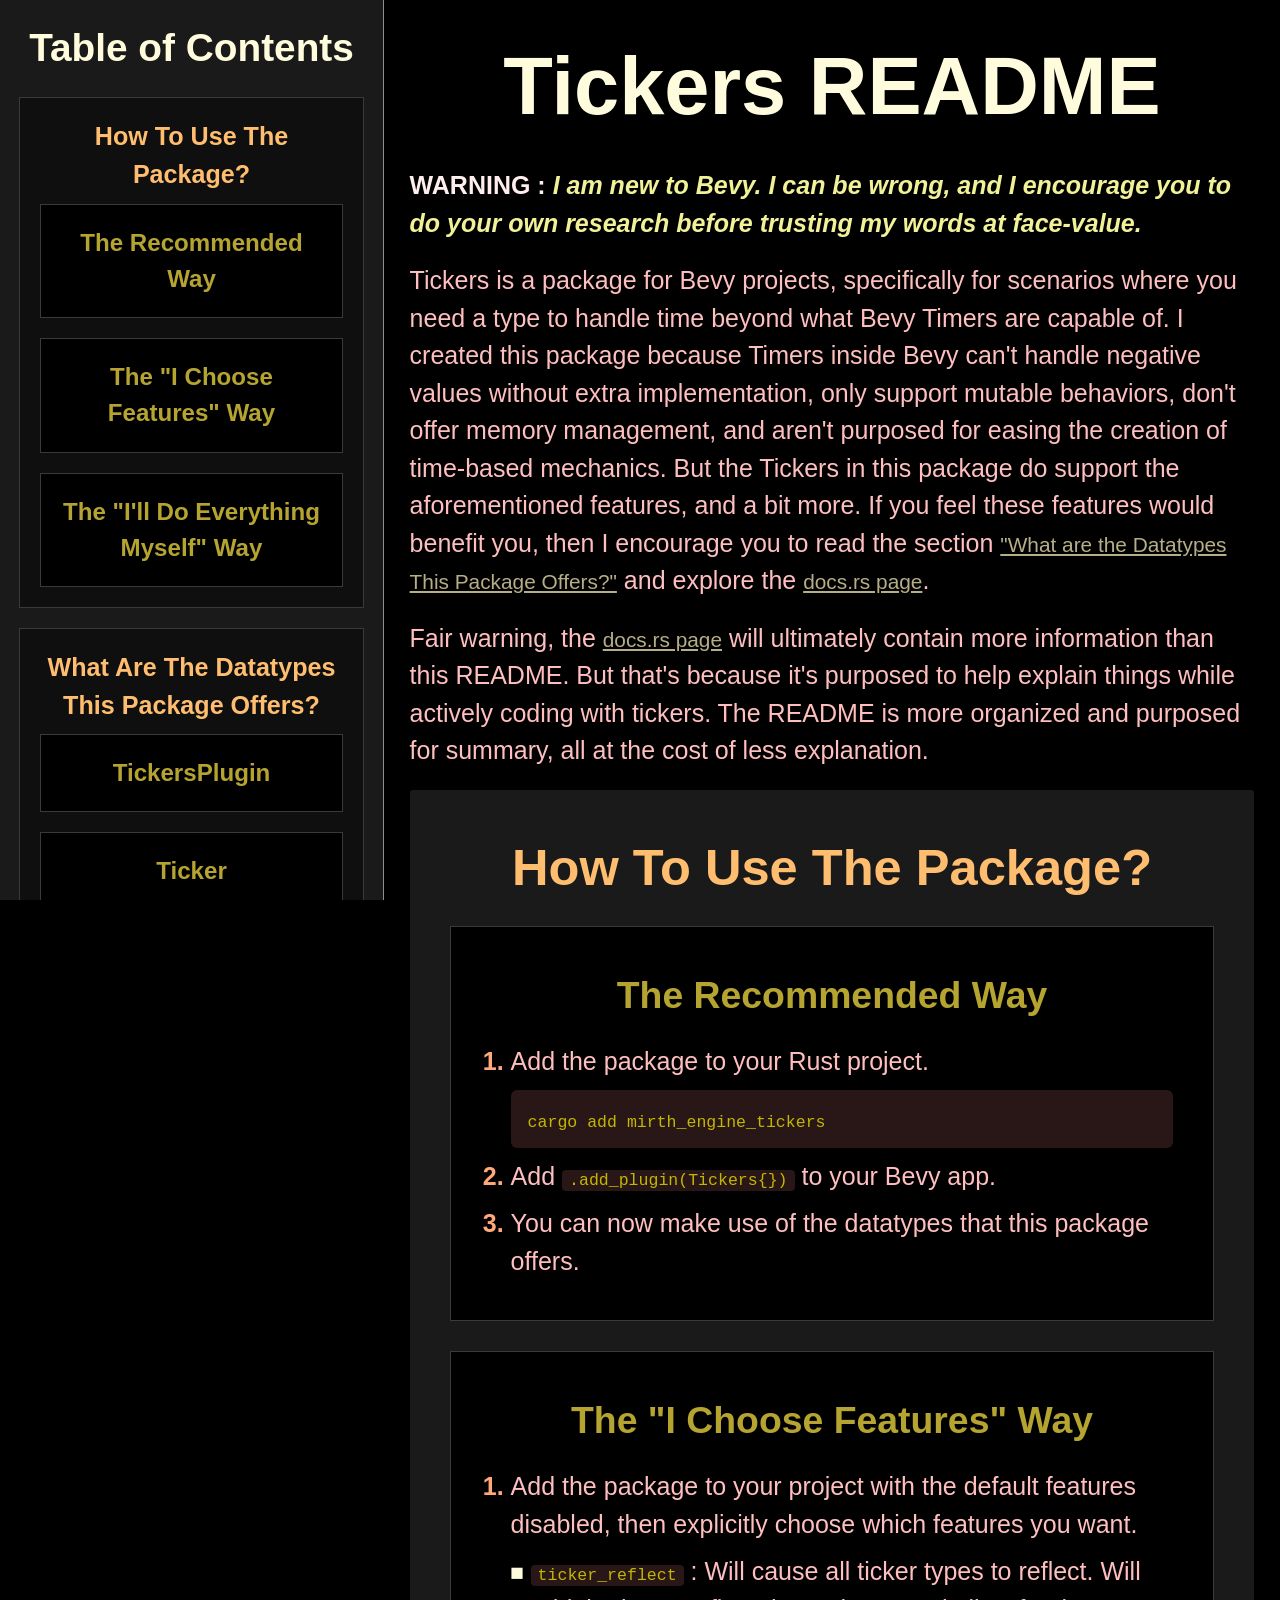
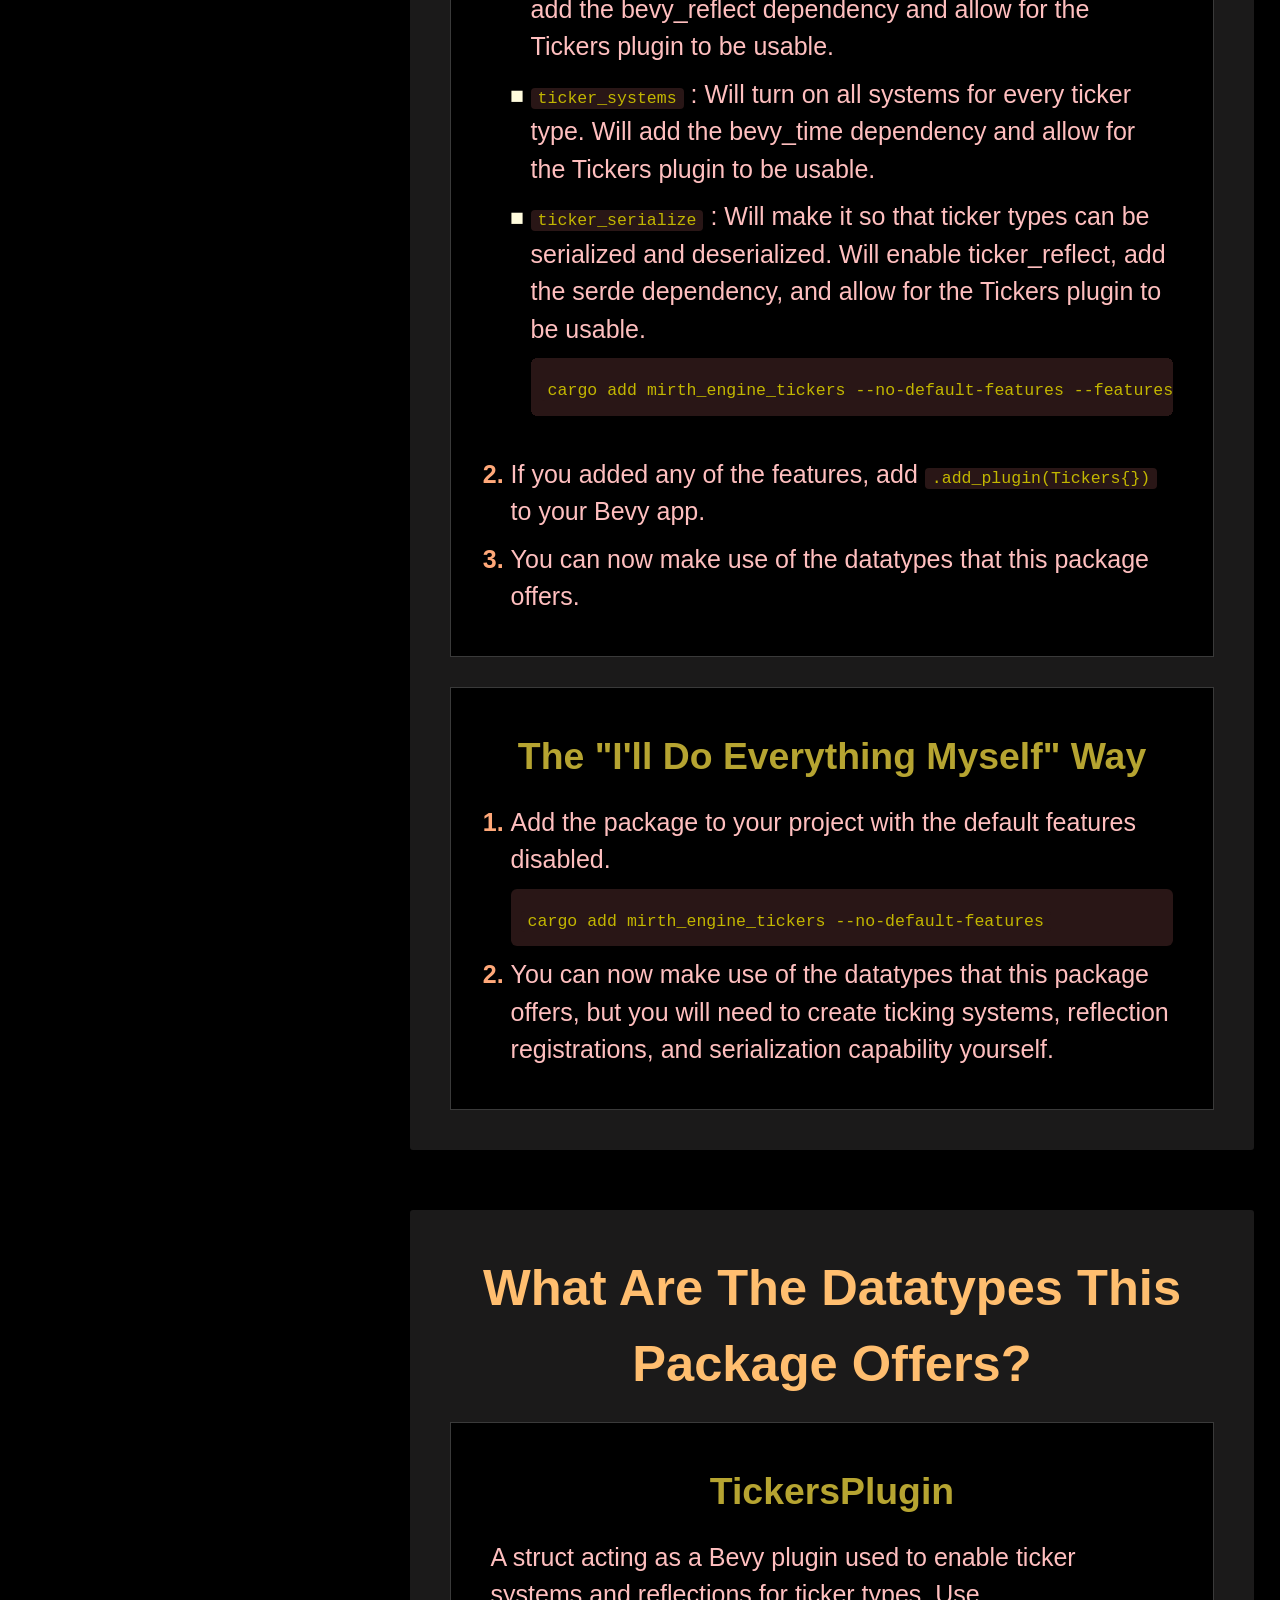
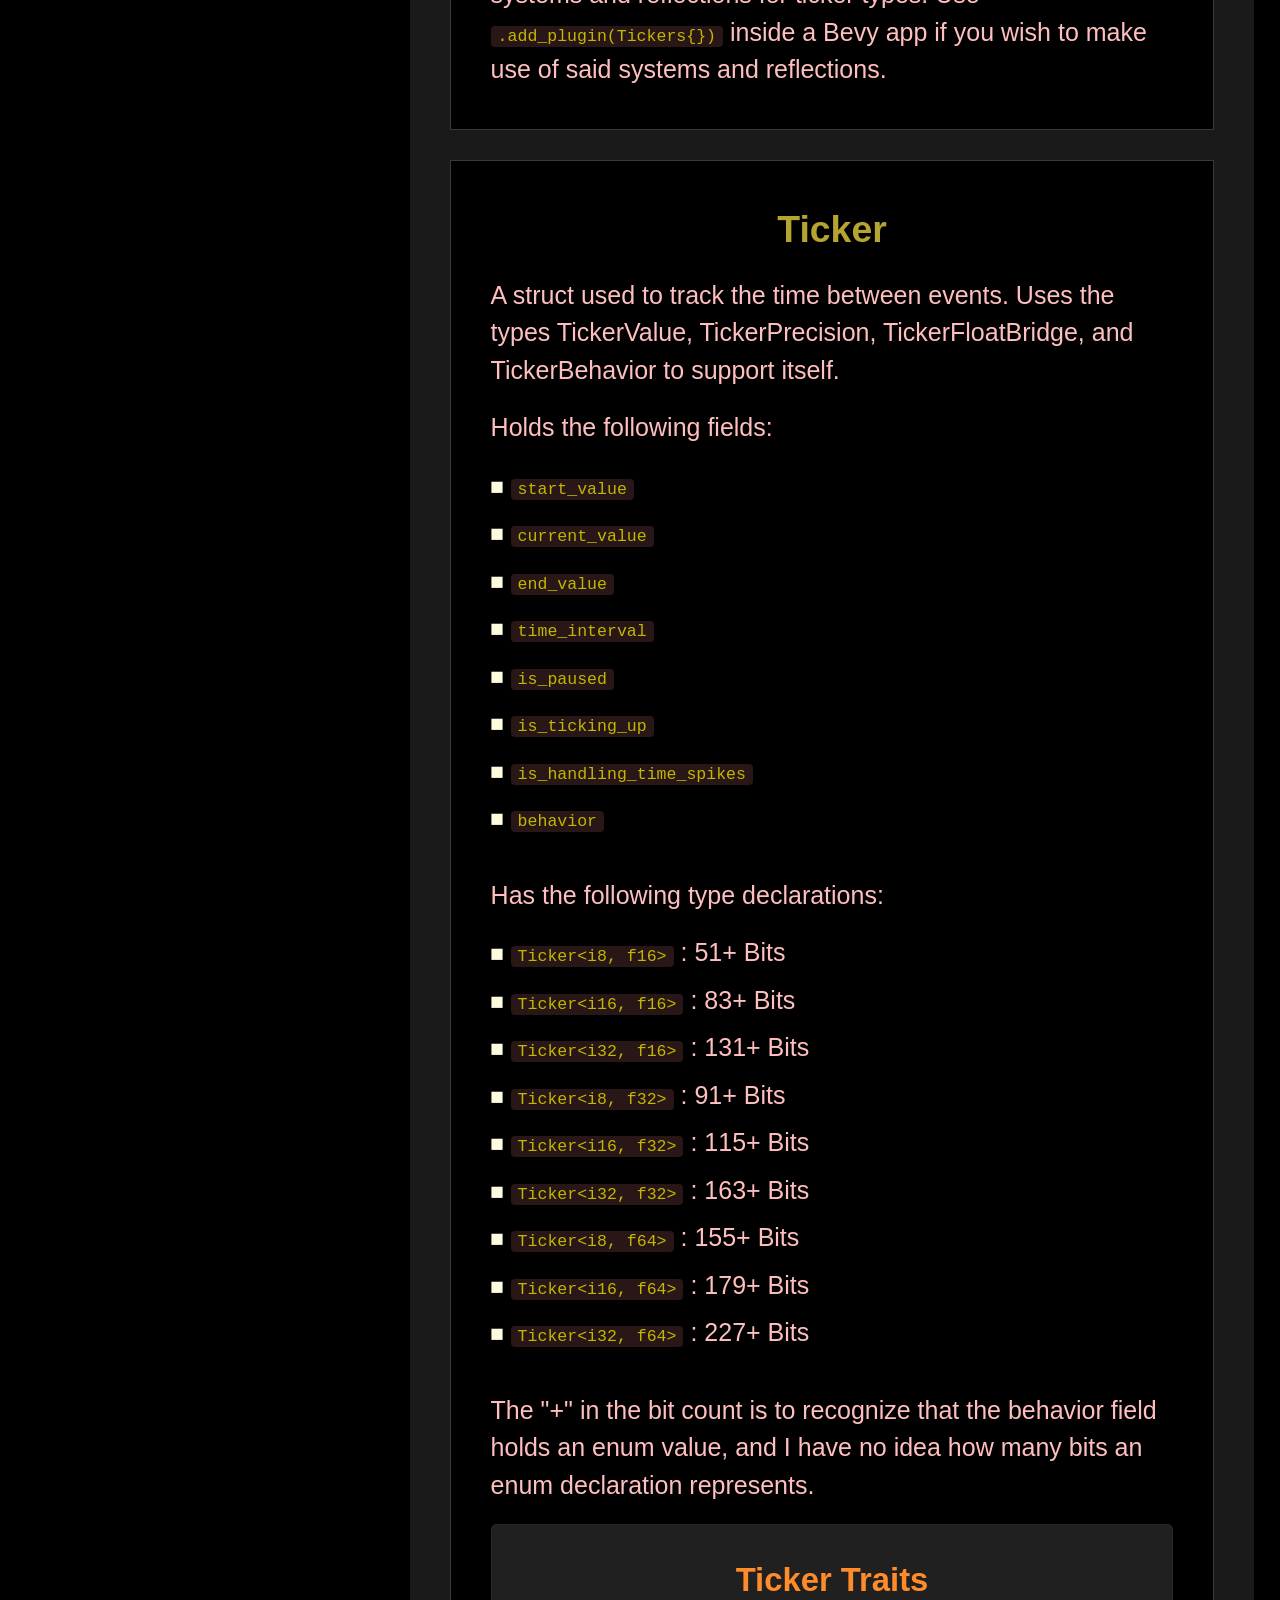
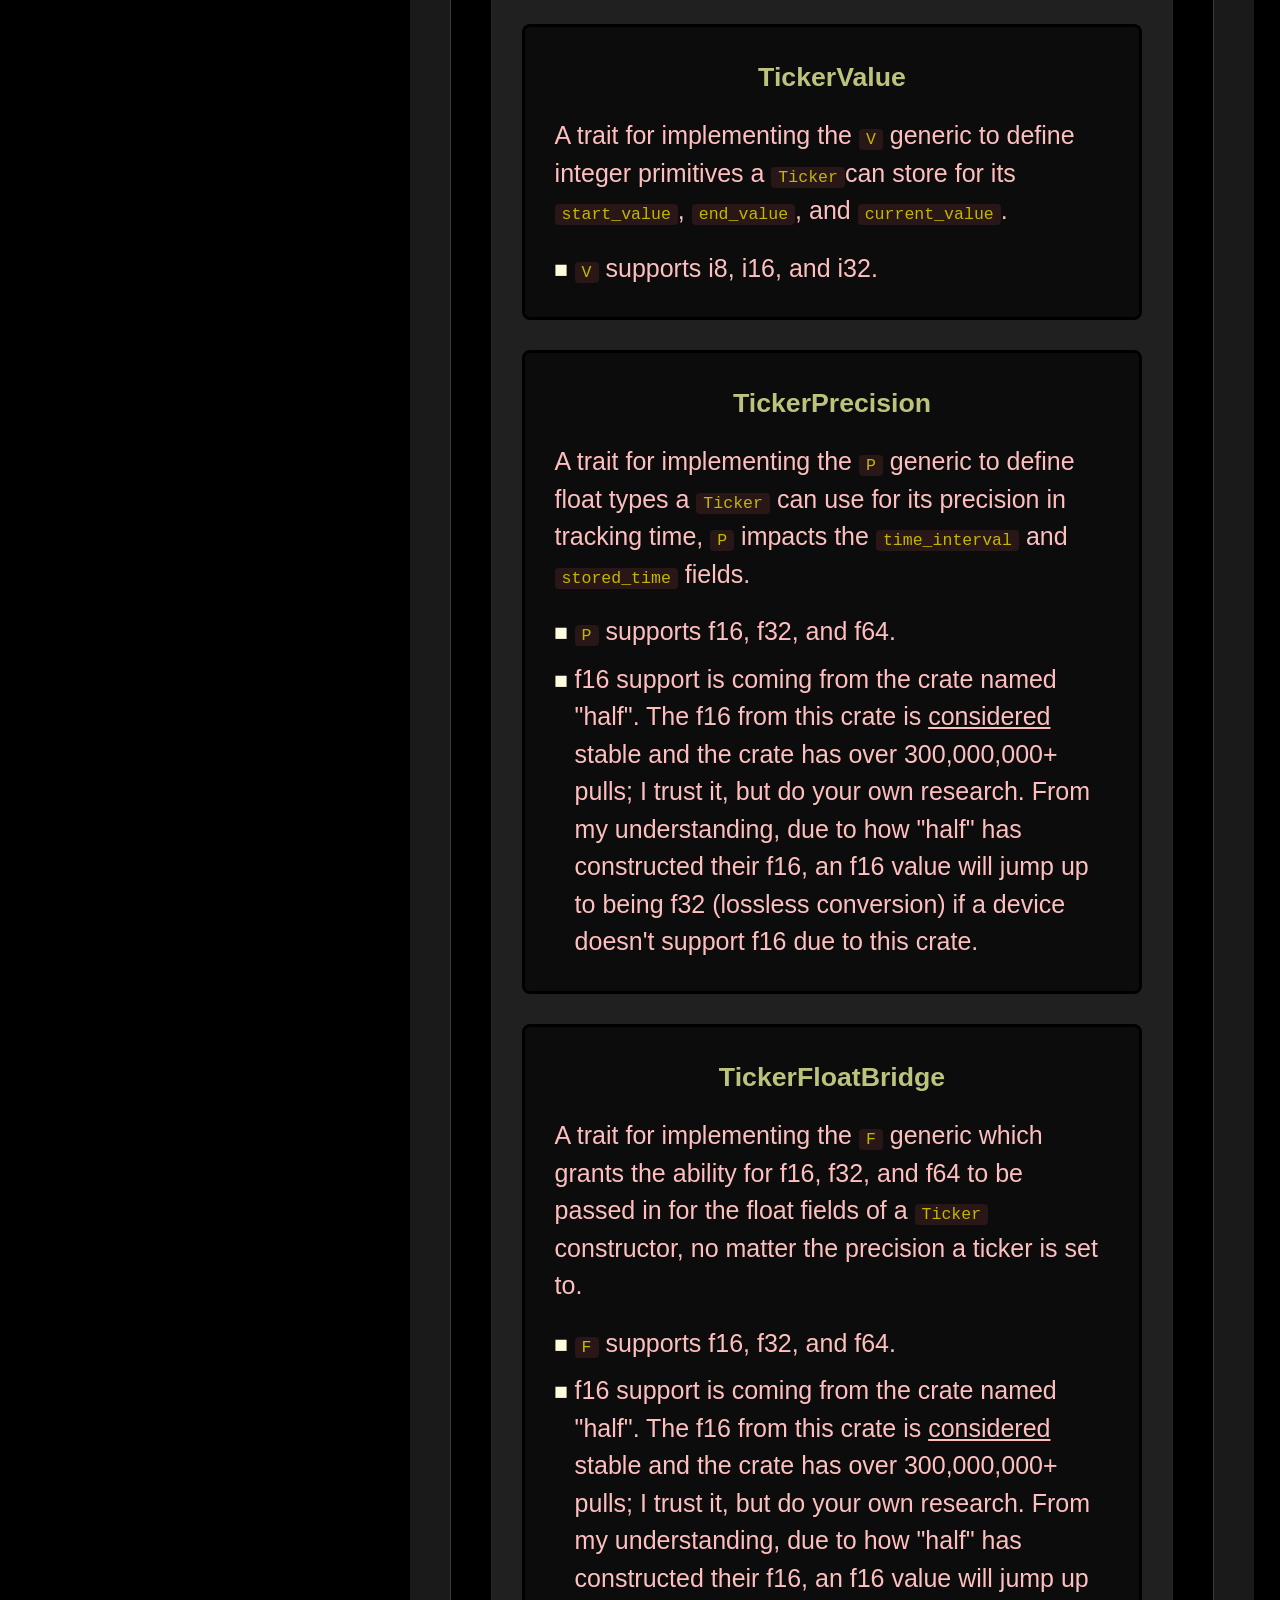
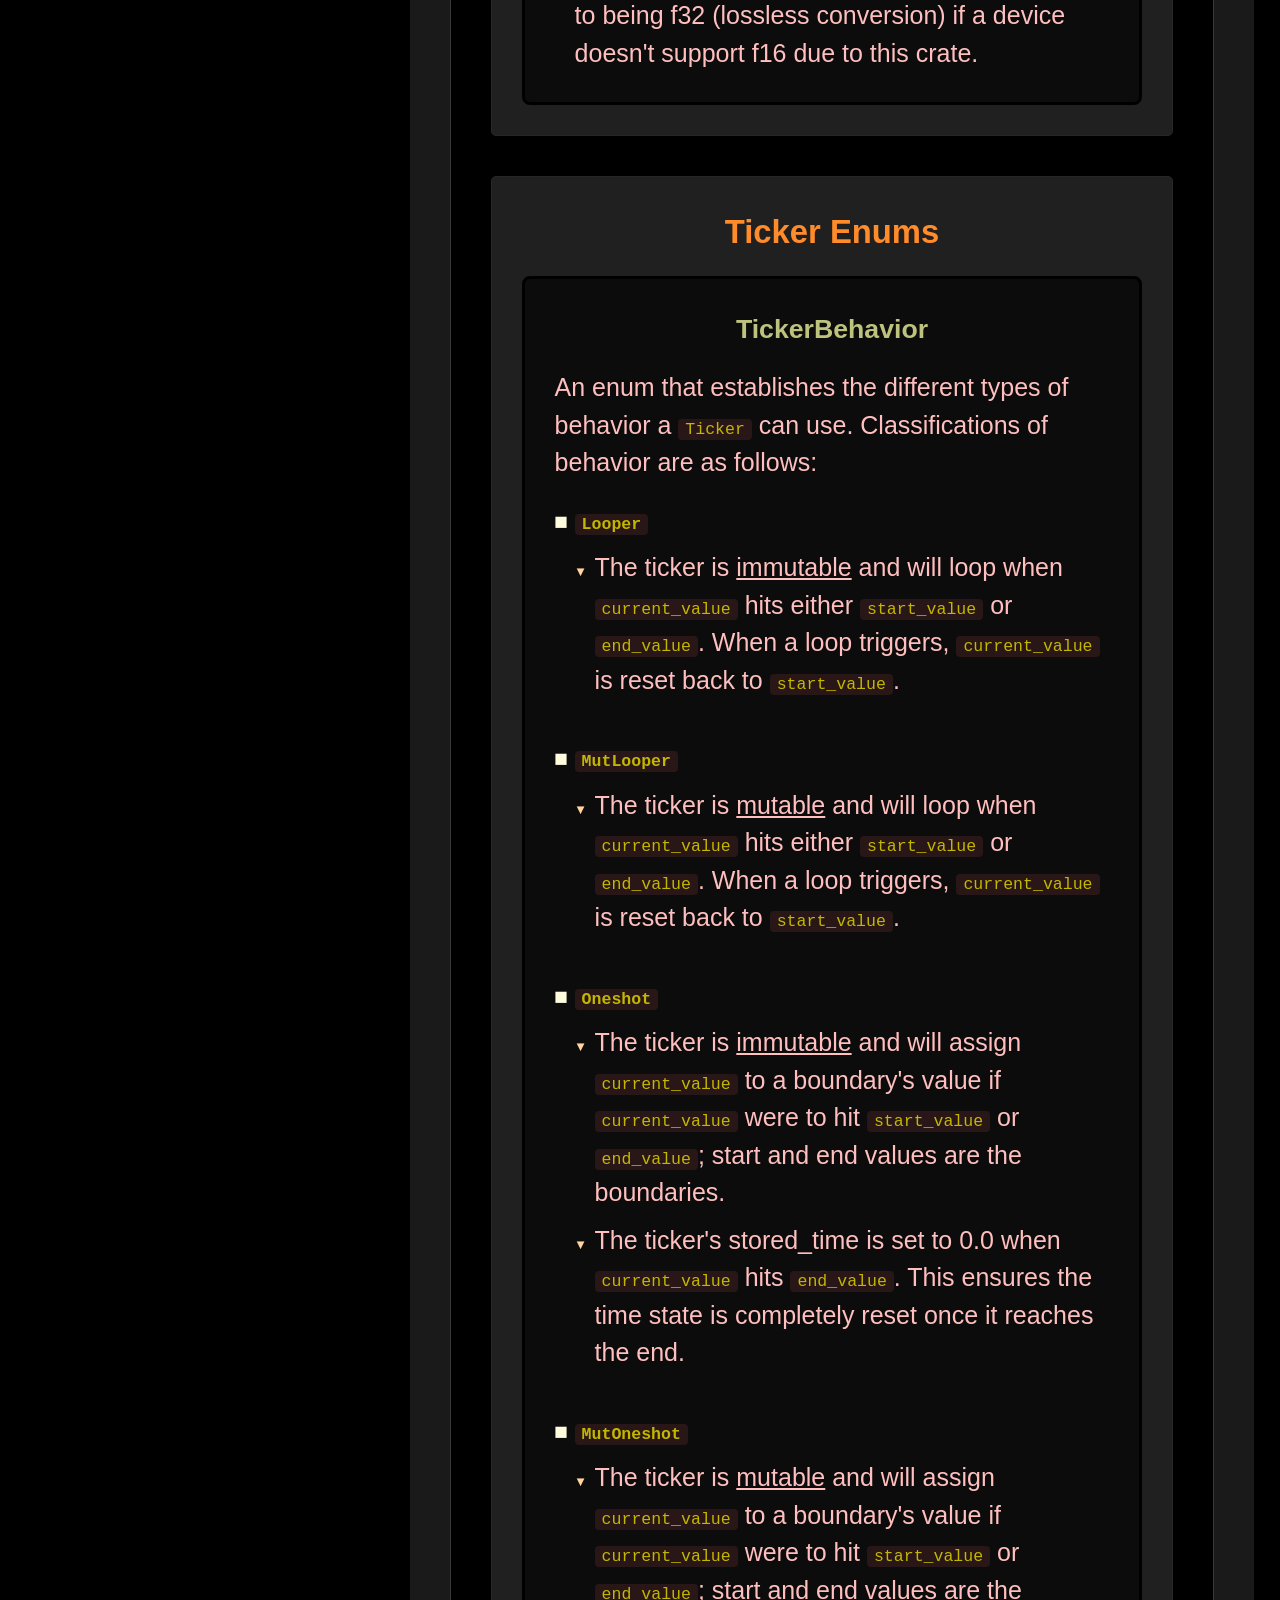
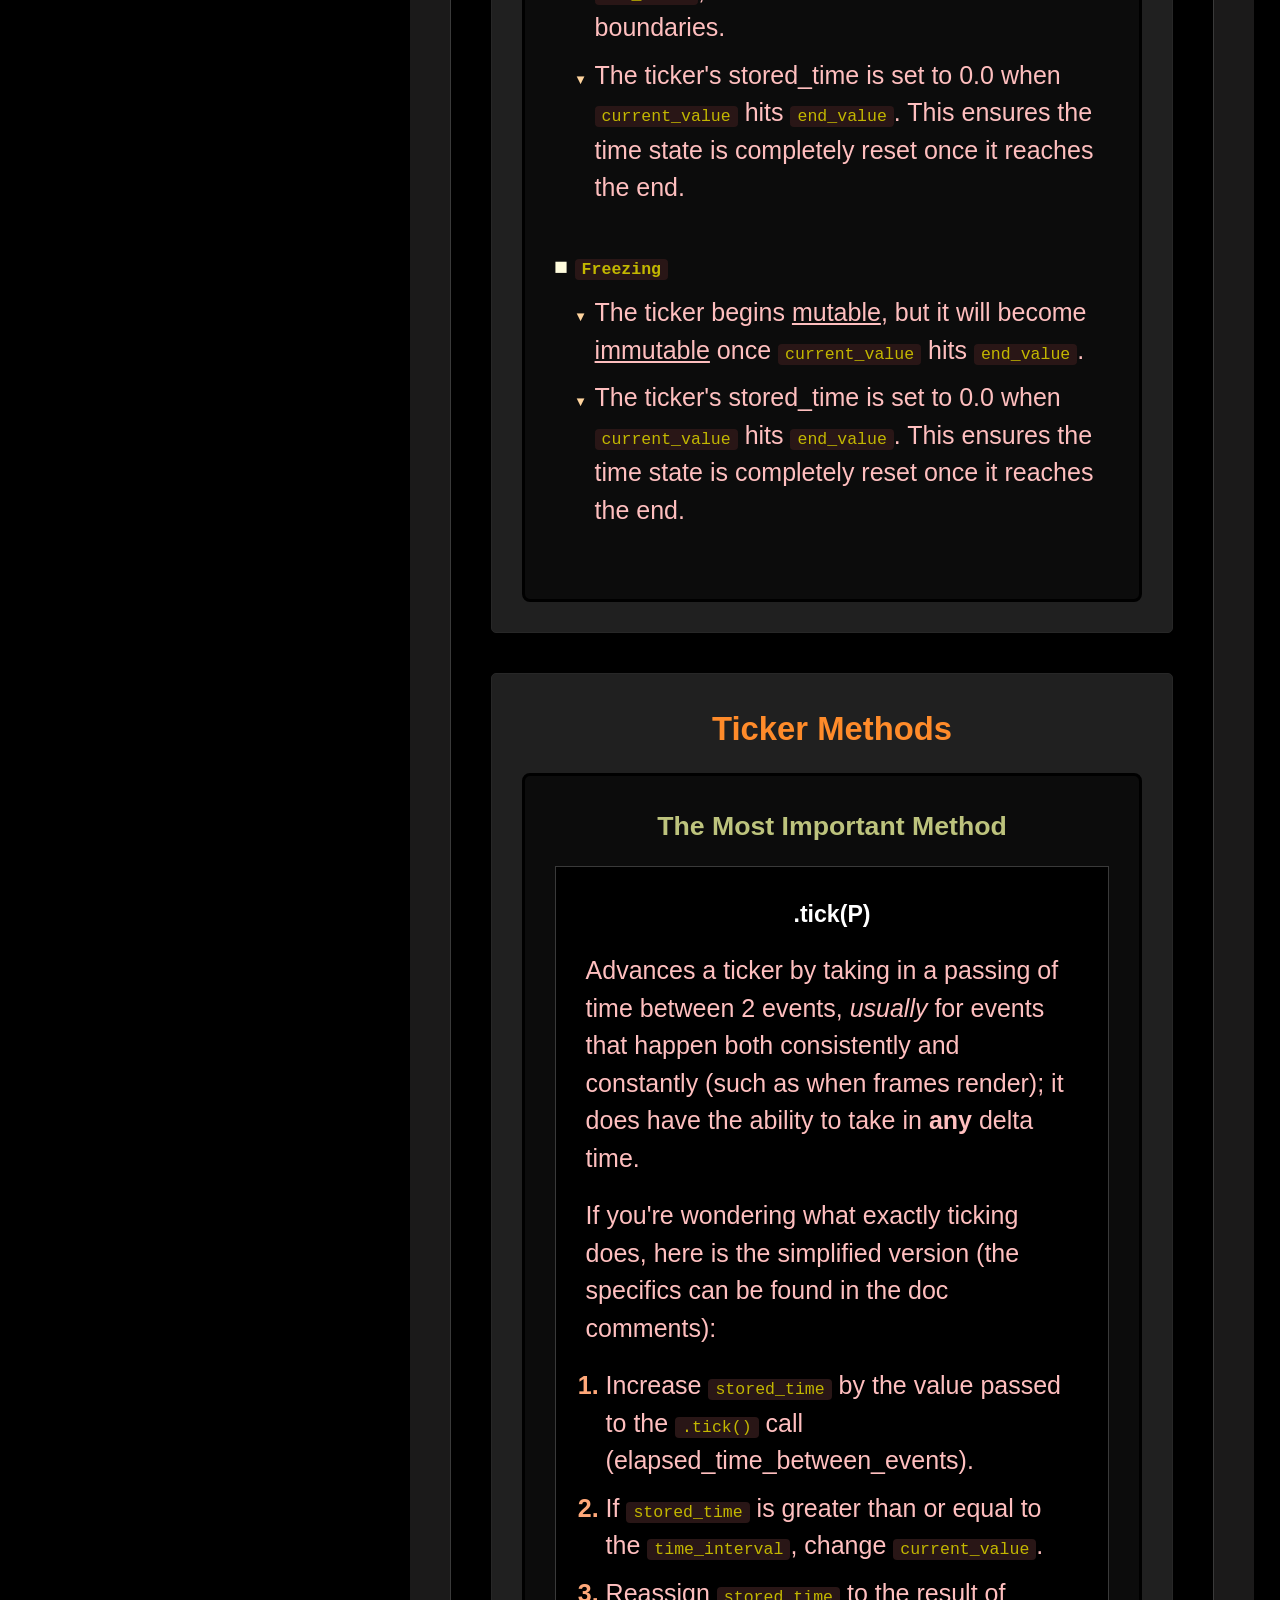
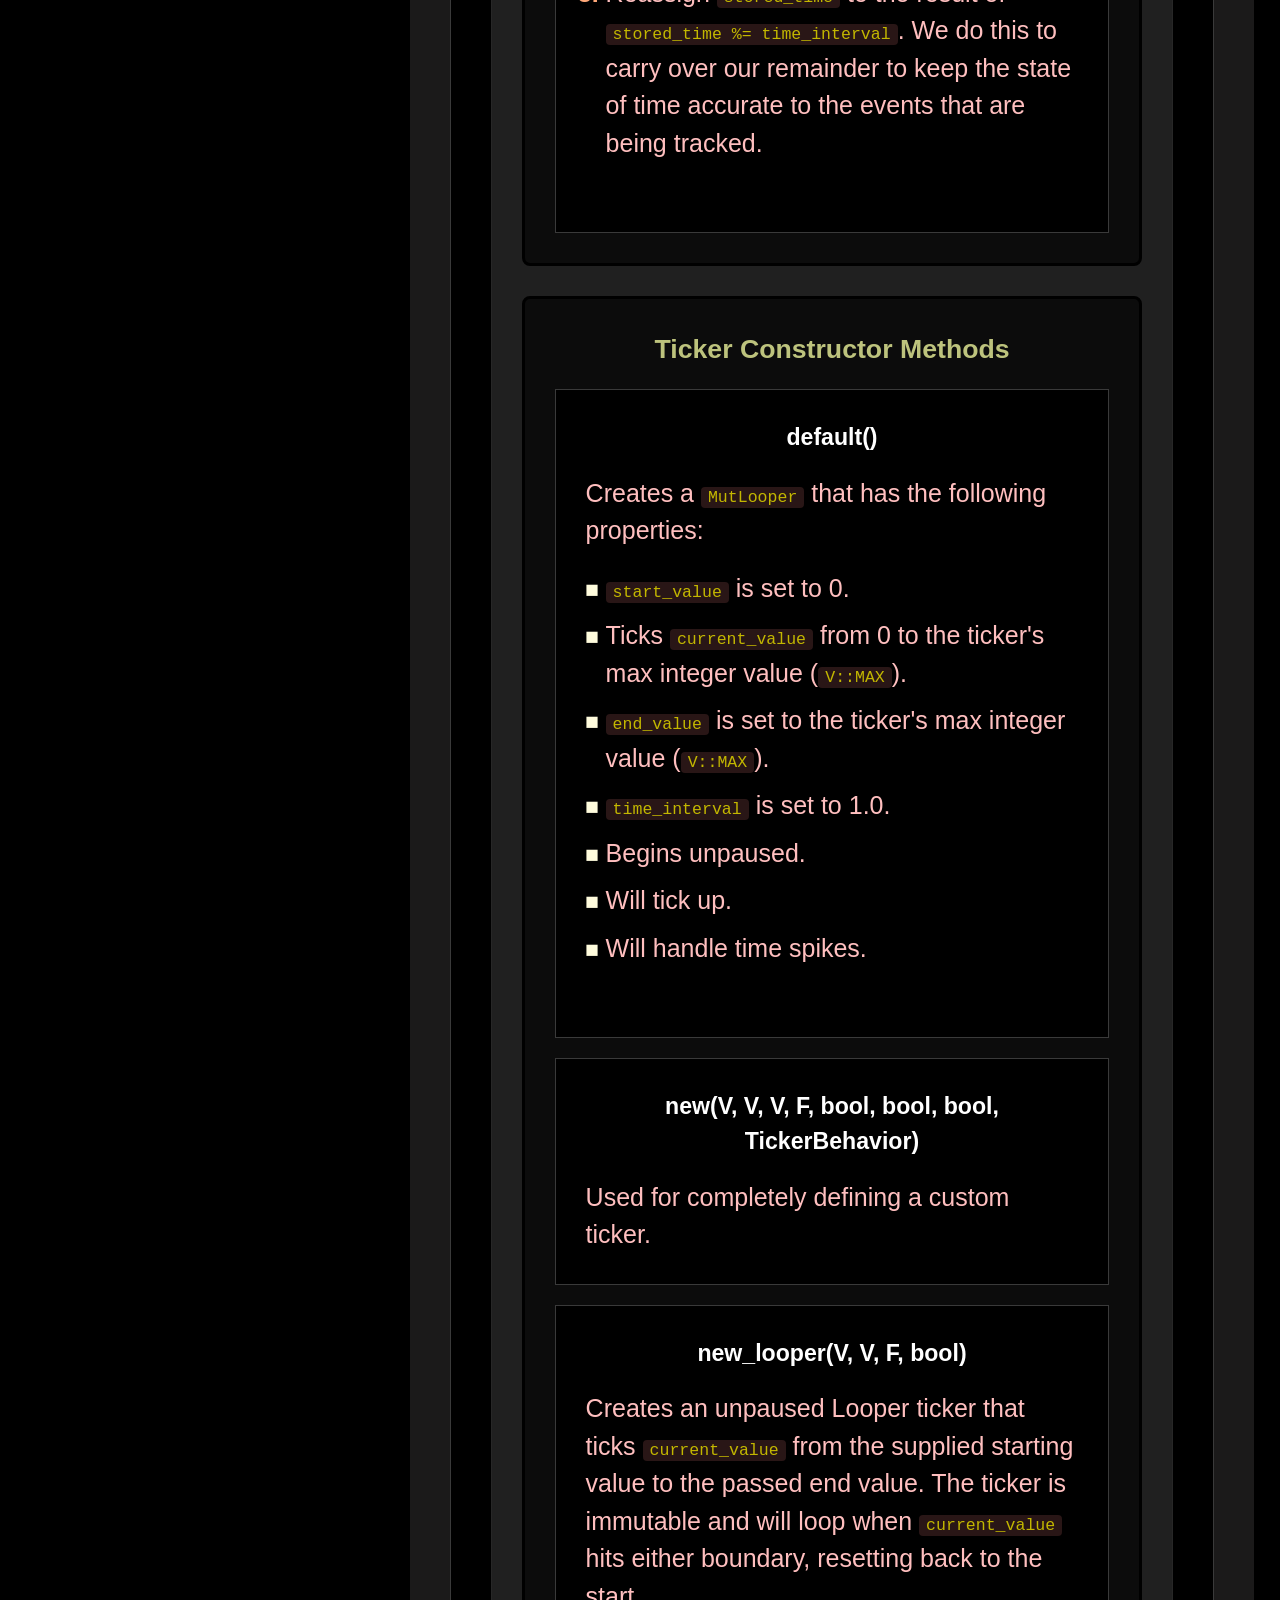
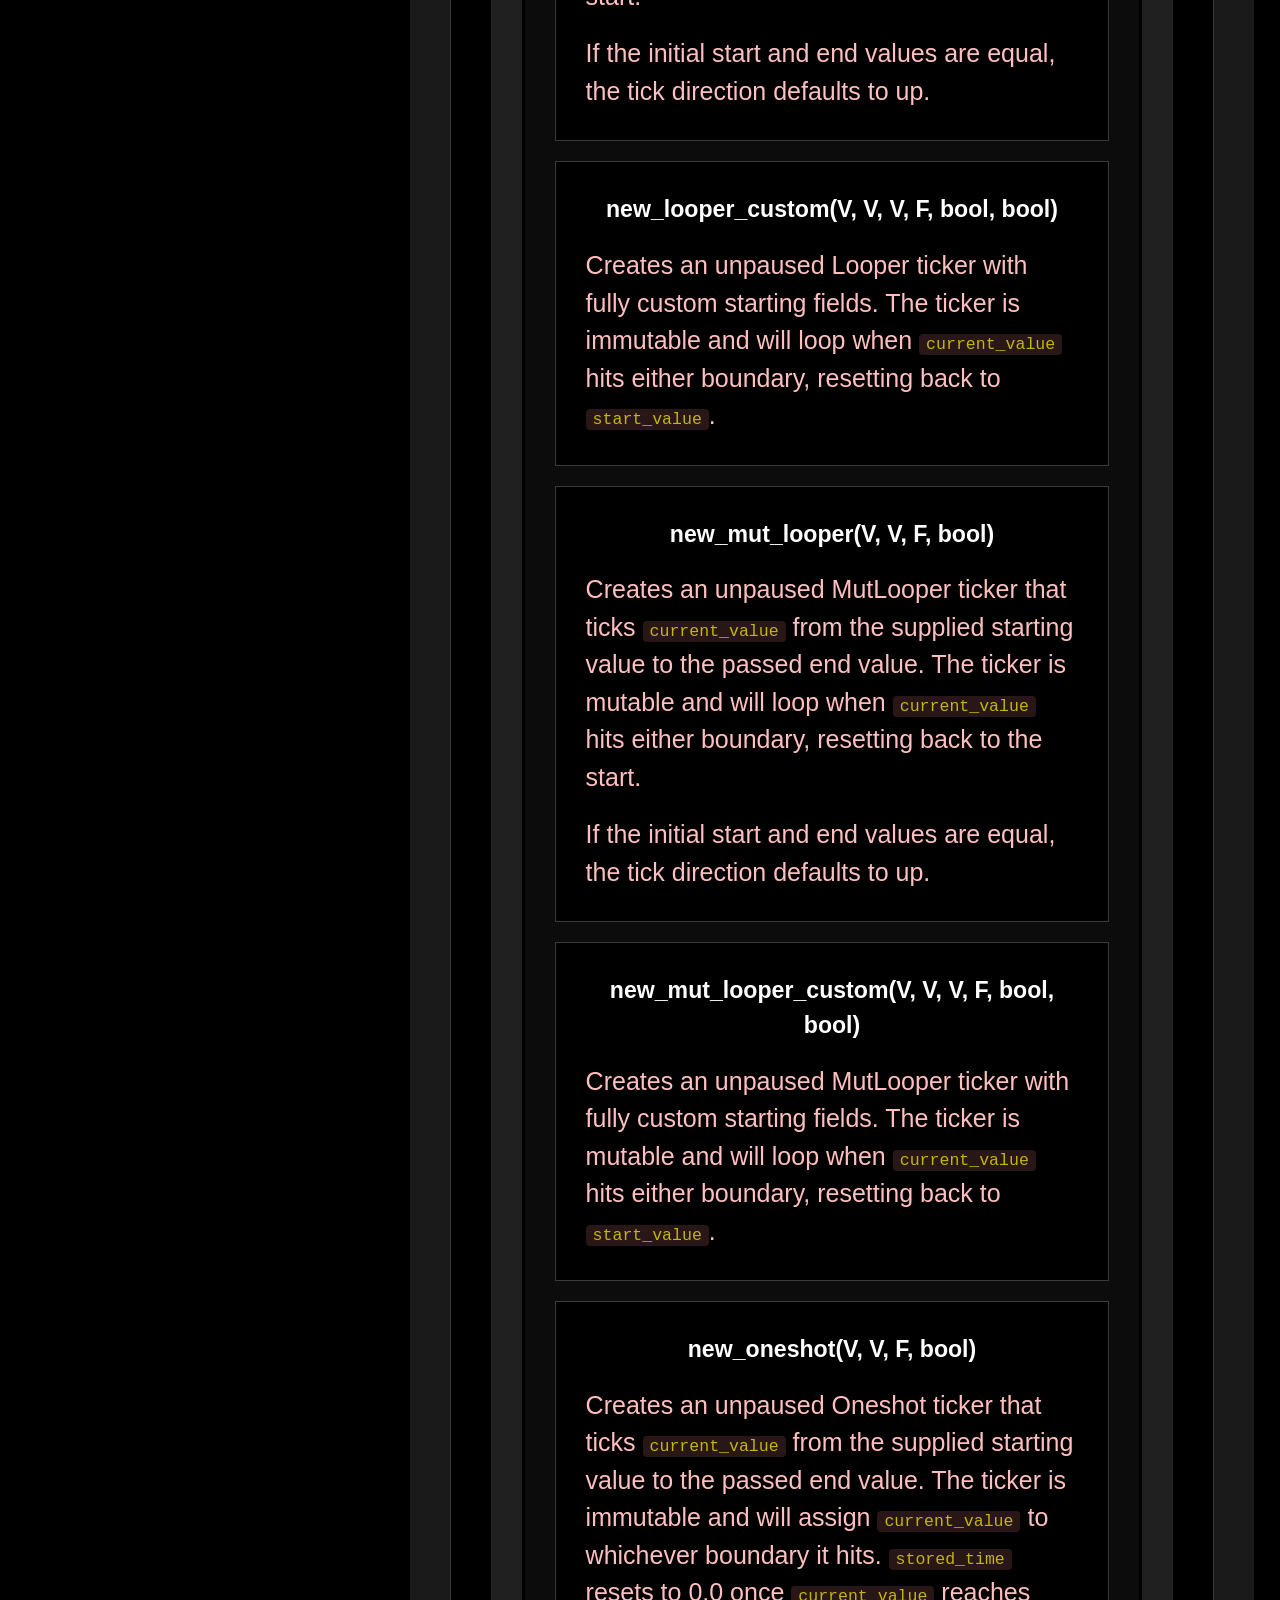
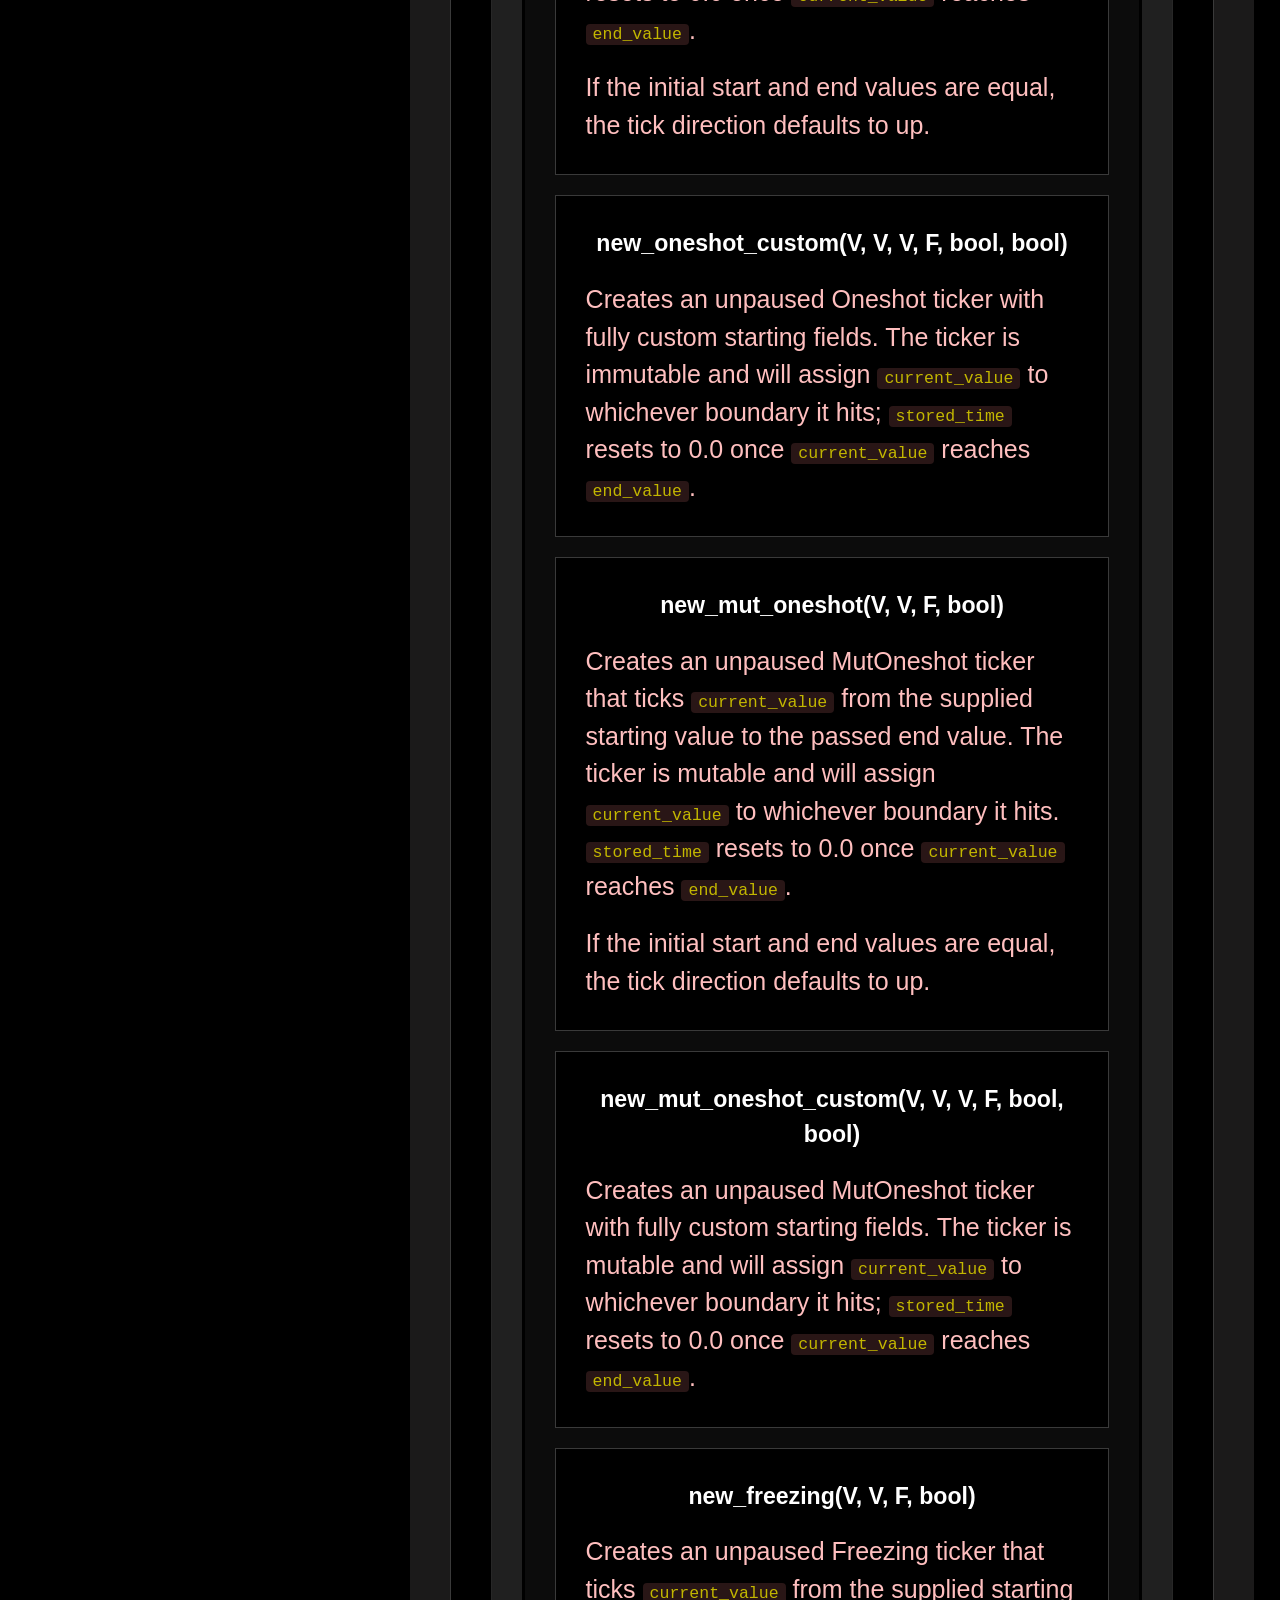
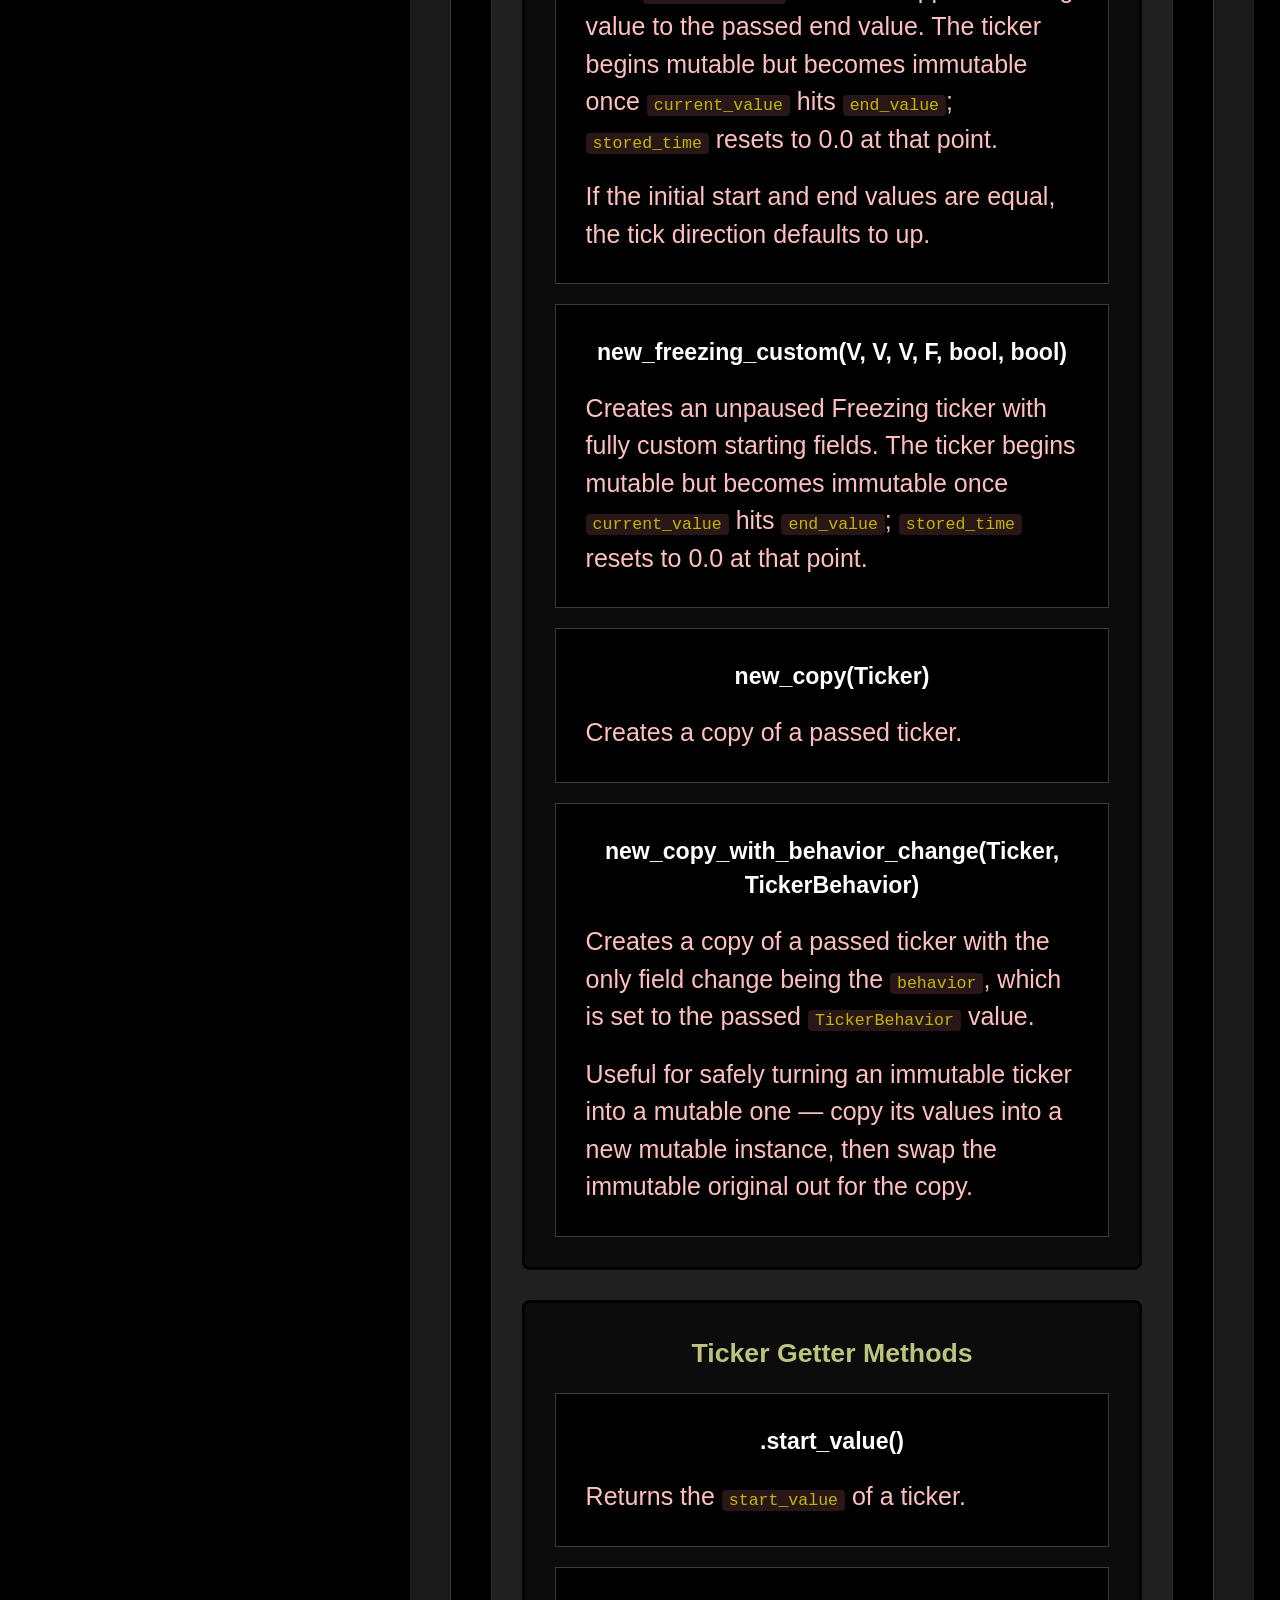
==== commit d9e08047: "Revert "TICKER VERSION 6" This reverts commit 99c4db2f3b959a01f2ac595ac43561d522cadb8a." ====
--- a/docs/index.html
+++ b/docs/index.html
@@ -59,109 +59,130 @@
                         <!-- ToC : Ticker Tick Method -->
                         <div class="nav_box_4">
                             <a href="#the-most-important-method">The Most Important Method</a>
-                            <div class="nav_box_5"><a href="#tick-p">tick</a></div>
+                            <div class="nav_box_5"><a href="#tick-p">.tick(P)</a></div>
                         </div>
 
                         <!-- ToC : Ticker Constructor Methods -->
                         <div class="nav_box_4">
                             <a href="#ticker-constructor-methods">Ticker Constructor Methods</a>
                             <div class="nav_box_5"><a href="#default">default()</a></div>
-                            <div class="nav_box_5"><a href="#new-v-v-v-f-bool-bool-bool-tickerbehavior">new</a></div>
-                            <div class="nav_box_5"><a href="#new-looper-v-v-f-bool">new_looper</a></div>
-                            <div class="nav_box_5"><a href="#new-looper-custom-v-v-v-f-bool-bool">new_looper_custom</a></div>
-                            <div class="nav_box_5"><a href="#new-oneshot-v-v-f-bool">new_oneshot</a></div>
-                            <div class="nav_box_5"><a href="#new-oneshot-custom-v-v-v-f-bool-bool">new_oneshot_custom</a></div>
-                            <div class="nav_box_5"><a href="#new-copy-ticker">new_copy</a></div>
-                            <div class="nav_box_5"><a href="#new-copy-with-behavior-change-ticker-tickerbehavior">new_copy_with_behavior_change</a></div>
+                            <div class="nav_box_5"><a href="#new-v-v-v-f-bool-bool-bool-tickerbehavior">new(V, V, V, F, bool, bool, bool, TickerBehavior)</a></div>
+                            <div class="nav_box_5"><a href="#new-looper-v-v-f-bool">new_looper(V, V, F, bool)</a></div>
+                            <div class="nav_box_5"><a href="#new-looper-custom-v-v-v-f-bool-bool">new_looper_custom(V, V, V, F, bool, bool)</a></div>
+                            <div class="nav_box_5"><a href="#new-mut-looper-v-v-f-bool">new_mut_looper(V, V, F, bool)</a></div>
+                            <div class="nav_box_5"><a href="#new-mut-looper-custom-v-v-v-f-bool-bool">new_mut_looper_custom(V, V, V, F, bool, bool)</a></div>
+                            <div class="nav_box_5"><a href="#new-oneshot-v-v-f-bool">new_oneshot(V, V, F, bool)</a></div>
+                            <div class="nav_box_5"><a href="#new-oneshot-custom-v-v-v-f-bool-bool">new_oneshot_custom(V, V, V, F, bool, bool)</a></div>
+                            <div class="nav_box_5"><a href="#new-mut-oneshot-v-v-f-bool">new_mut_oneshot(V, V, F, bool)</a></div>
+                            <div class="nav_box_5"><a href="#new-mut-oneshot-custom-v-v-v-f-bool-bool">new_mut_oneshot_custom(V, V, V, F, bool, bool)</a></div>
+                            <div class="nav_box_5"><a href="#new-freezing-v-v-f-bool">new_freezing(V, V, F, bool)</a></div>
+                            <div class="nav_box_5"><a href="#new-freezing-custom-v-v-v-f-bool-bool">new_freezing_custom(V, V, V, F, bool, bool)</a></div>
+                            <div class="nav_box_5"><a href="#new-copy-ticker">new_copy(Ticker)</a></div>
+                            <div class="nav_box_5"><a href="#new-copy-with-behavior-change-ticker-tickerbehavior">new_copy_with_behavior_change(Ticker, TickerBehavior)</a></div>
                         </div>
 
                         <!-- ToC : Ticker Getter Methods -->
                         <div class="nav_box_4">
                             <a href="#ticker-getter-methods">Ticker Getter Methods</a>
-                            <div class="nav_box_5"><a href="#start-value">start_value</a></div>
-                            <div class="nav_box_5"><a href="#current-value">current_value</a></div>
-                            <div class="nav_box_5"><a href="#end-value">end_value</a></div>
-                            <div class="nav_box_5"><a href="#time-interval">time_interval</a></div>
-                            <div class="nav_box_5"><a href="#stored-time">stored_time</a></div>
-                            <div class="nav_box_5"><a href="#is-paused">is_paused</a></div>
-                            <div class="nav_box_5"><a href="#is-unpaused">is_unpaused</a></div>
-                            <div class="nav_box_5"><a href="#is-ticking-up">is_ticking_up</a></div>
-                            <div class="nav_box_5"><a href="#is-ticking-down">is_ticking_down</a></div>
-                            <div class="nav_box_5"><a href="#is-handling-time-spikes">is_handling_time_spikes</a></div>
-                            <div class="nav_box_5"><a href="#behavior">behavior</a></div>
+                            <div class="nav_box_5"><a href="#start-value">.start_value()</a></div>
+                            <div class="nav_box_5"><a href="#current-value">.current_value()</a></div>
+                            <div class="nav_box_5"><a href="#end-value">.end_value()</a></div>
+                            <div class="nav_box_5"><a href="#time-interval">.time_interval()</a></div>
+                            <div class="nav_box_5"><a href="#stored-time">.stored_time()</a></div>
+                            <div class="nav_box_5"><a href="#is-paused">.is_paused()</a></div>
+                            <div class="nav_box_5"><a href="#is-unpaused">.is_unpaused()</a></div>
+                            <div class="nav_box_5"><a href="#is-ticking-up">.is_ticking_up()</a></div>
+                            <div class="nav_box_5"><a href="#is-ticking-down">.is_ticking_down()</a></div>
+                            <div class="nav_box_5"><a href="#is-handling-time-spikes">.is_handling_time_spikes()</a></div>
+                            <div class="nav_box_5"><a href="#behavior">.behavior()</a></div>
                         </div>
 
                         <!-- ToC : Ticker Setter Methods -->
                         <div class="nav_box_4">
                             <a href="#ticker-setter-methods">Ticker Setter Methods</a>
-                            <div class="nav_box_5"><a href="#set-start-value-v">set_start_value</a></div>
-                            <div class="nav_box_5"><a href="#set-current-value-v">set_current_value</a></div>
-                            <div class="nav_box_5"><a href="#set-end-value-v">set_end_value(V)</a></div>
-                            <div class="nav_box_5"><a href="#pause">pause</a></div>
-                            <div class="nav_box_5"><a href="#unpause">unpause</a></div>
-                            <div class="nav_box_5"><a href="#tick-up">tick_up</a></div>
-                            <div class="nav_box_5"><a href="#tick-down">tick_down</a></div>
-                            <div class="nav_box_5"><a href="#start-handling-time-spikes">start_handling_time_spikes</a></div>
-                            <div class="nav_box_5"><a href="#stop-handling-time-spikes">stop_handling_time_spikes</a></div>
-                            <div class="nav_box_5"><a href="#set-behavior-tickerbehavior">set_behavior</a></div>
+                            <div class="nav_box_5"><a href="#set-start-value-v">.set_start_value(V)</a></div>
+                            <div class="nav_box_5"><a href="#set-current-value-v">.set_current_value(V)</a></div>
+                            <div class="nav_box_5"><a href="#set-end-value-v">.set_end_value(V)</a></div>
+                            <div class="nav_box_5"><a href="#pause">.pause()</a></div>
+                            <div class="nav_box_5"><a href="#unpause">.unpause()</a></div>
+                            <div class="nav_box_5"><a href="#tick-up">.tick_up()</a></div>
+                            <div class="nav_box_5"><a href="#tick-down">.tick_down()</a></div>
+                            <div class="nav_box_5"><a href="#start-handling-time-spikes">.start_handling_time_spikes()</a></div>
+                            <div class="nav_box_5"><a href="#stop-handling-time-spikes">.stop_handling_time_spikes()</a></div>
+                            <div class="nav_box_5"><a href="#set-behavior-tickerbehavior">.set_behavior(TickerBehavior)</a></div>
                         </div>
 
                         <!-- ToC : Ticker Equality Methods -->
                         <div class="nav_box_4">
                             <a href="#ticker-equality-methods">Ticker Equality Methods</a>
-                            <div class="nav_box_5"><a href="#is-current-at-start">is_current_at_start</a></div>
-                            <div class="nav_box_5"><a href="#is-current-at-end">is_current_at_end</a></div>
-                            <div class="nav_box_5"><a href="#is-start-at-end">is_start_at_end</a></div>
+                            <div class="nav_box_5"><a href="#is-current-at-start">.is_current_at_start()</a></div>
+                            <div class="nav_box_5"><a href="#is-current-at-end">.is_current_at_end()</a></div>
+                            <div class="nav_box_5"><a href="#is-start-at-end">.is_start_at_end()</a></div>
                         </div>
 
                         <!-- ToC : Ticker Difference Methods -->
                         <div class="nav_box_4">
                             <a href="#ticker-difference-methods">Ticker Difference Methods</a>
-                            <div class="nav_box_5"><a href="#difference-from-start">difference_from_start</a></div>
-                            <div class="nav_box_5"><a href="#difference-from-end">difference_from_end</a></div>
-                            <div class="nav_box_5"><a href="#difference-from-start-to-end">difference_from_start_to_end</a></div>
+                            <div class="nav_box_5"><a href="#difference-from-start">.difference_from_start()</a></div>
+                            <div class="nav_box_5"><a href="#difference-from-end">.difference_from_end()</a></div>
+                            <div class="nav_box_5"><a href="#difference-from-start-to-end">.difference_from_start_to_end()</a></div>
                         </div>
 
                         <!-- ToC : Ticker Digit Methods -->
                         <div class="nav_box_4">
-                            <a href="#ticker-digit-methods">Ticker Digit-Drop Accounting Methods</a>
-                            <div class="nav_box_5"><a href="#digit-2">digit_2</a></div>
-                            <div class="nav_box_5"><a href="#digit-3">digit_3</a></div>
-                            <div class="nav_box_5"><a href="#digit-4">digit_4</a></div>
-                            <div class="nav_box_5"><a href="#digit-5">digit_5</a></div>
-                            <div class="nav_box_5"><a href="#digit-6">digit_6</a></div>
-                            <div class="nav_box_5"><a href="#digit-7">digit_7</a></div>
-                            <div class="nav_box_5"><a href="#digit-8">digit_8</a></div>
-                            <div class="nav_box_5"><a href="#digit-9">digit_9</a></div>
+                            <a href="#ticker-digit-methods">Ticker Digit Methods</a>
+                            <div class="nav_box_5"><a href="#digit-1">.digit_1()</a></div>
+                            <div class="nav_box_5"><a href="#digit-2">.digit_2()</a></div>
+                            <div class="nav_box_5"><a href="#digit-3">.digit_3()</a></div>
+                            <div class="nav_box_5"><a href="#digit-4">.digit_4()</a></div>
+                            <div class="nav_box_5"><a href="#digit-5">.digit_5()</a></div>
+                            <div class="nav_box_5"><a href="#digit-6">.digit_6()</a></div>
+                            <div class="nav_box_5"><a href="#digit-7">.digit_7()</a></div>
+                            <div class="nav_box_5"><a href="#digit-8">.digit_8()</a></div>
+                            <div class="nav_box_5"><a href="#digit-9">.digit_9()</a></div>
+                        </div>
+
+                        <!-- ToC : Ticker Digit-Drop Accounting Methods -->
+                        <div class="nav_box_4">
+                            <a href="#ticker-digit-drop-accounting-methods">Ticker Digit-Drop Accounting Methods</a>
+                            <div class="nav_box_5"><a href="#digit-2-with-dda">.digit_2_with_dda()</a></div>
+                            <div class="nav_box_5"><a href="#digit-3-with-dda">.digit_3_with_dda()</a></div>
+                            <div class="nav_box_5"><a href="#digit-4-with-dda">.digit_4_with_dda()</a></div>
+                            <div class="nav_box_5"><a href="#digit-5-with-dda">.digit_5_with_dda()</a></div>
+                            <div class="nav_box_5"><a href="#digit-6-with-dda">.digit_6_with_dda()</a></div>
+                            <div class="nav_box_5"><a href="#digit-7-with-dda">.digit_7_with_dda()</a></div>
+                            <div class="nav_box_5"><a href="#digit-8-with-dda">.digit_8_with_dda()</a></div>
+                            <div class="nav_box_5"><a href="#digit-9-with-dda">.digit_9_with_dda()</a></div>
                         </div>
 
                         <!-- ToC : Ticker Add Methods -->
                         <div class="nav_box_4">
-                            <a href="#ticker-sum-methods">Ticker Add Methods</a>
-                            <div class="nav_box_5"><a href="#sum-to-start-value-v">sum_to_start_value</a></div>
-                            <div class="nav_box_5"><a href="#sum-to-current-value-v">sum_to_current_value</a></div>
-                            <div class="nav_box_5"><a href="#sum-to-end-value-v">sum_to_end_value</a></div>
-                            <div class="nav_box_5"><a href="#sum-to-time-interval-p">sum_to_time_interval</a></div>
+                            <a href="#ticker-add-methods">Ticker Add Methods</a>
+                            <div class="nav_box_5"><a href="#add-to-start-value-v">.add_to_start_value(V)</a></div>
+                            <div class="nav_box_5"><a href="#add-to-current-value-v">.add_to_current_value(V)</a></div>
+                            <div class="nav_box_5"><a href="#add-to-end-value-v">.add_to_end_value(V)</a></div>
+                            <div class="nav_box_5"><a href="#add-to-time-interval-p">.add_to_time_interval(P)</a></div>
                         </div>
 
                         <!-- ToC : Ticker Percentage Methods -->
                         <div class="nav_box_4">
                             <a href="#ticker-percentage-methods">Ticker Percentage Methods</a>
-                            <div class="nav_box_5"><a href="#percentage-completed">percentage_completed</a></div>
-                            <div class="nav_box_5"><a href="#percentage-remaining">percentage_remaining</a></div>
+                            <div class="nav_box_5"><a href="#percentage-completed">.percentage_completed()</a></div>
+                            <div class="nav_box_5"><a href="#percentage-remaining">.percentage_remaining()</a></div>
                         </div>
 
                         <!-- ToC : Ticker Reset Methods -->
                         <div class="nav_box_4">
                             <a href="#ticker-reset-methods">Ticker Reset Methods</a>
-                            <div class="nav_box_5"><a href="#soft-reset">soft_reset</a></div>
-                            <div class="nav_box_5"><a href="#hard-reset">hard_reset</a></div>
+                            <div class="nav_box_5"><a href="#soft-reset">.soft_reset()</a></div>
+                            <div class="nav_box_5"><a href="#hard-reset">.hard_reset()</a></div>
                         </div>
 
                         <!-- ToC : Ticker Helper Methods -->
                         <div class="nav_box_4">
                             <a href="#ticker-helper-methods">Ticker Helper Methods</a>
-                            <div class="nav_box_5"><a href="#print-information">print_information</a></div>
+                            <div class="nav_box_5"><a href="#is-mutable">.is_mutable()</a></div>
+                            <div class="nav_box_5"><a href="#print-information">.print_information()</a></div>
                         </div>
 
                     </div>
@@ -177,8 +198,8 @@
             <!-- INTRODUCTION                                                 -->
             <!-- ============================================================ -->
             <p id="title">Tickers README</p>
-            <p><b style="color: #ffeeee">WARNING : <em style="color: #f1f198">I can be wrong, and I encourage you to do your own research before trusting my words at face-value.</em></b></p>
-            <p>Tickers is a package for Bevy projects, specifically for scenarios where you need a type to handle tracking time beyond what Bevy Timers are capable of.  I created this package because Timers inside Bevy can't handle negative values without extra implementation, don't offer memory management, don't hold digit getters, and don't provide an easy way to define boundaries for the counted time.  But the Tickers in this package do support the aforementioned features, and a bit more.  If you feel these features would benefit you, then I encourage you to read the section <a href="#what-are-the-datatypes-this-package-offers">"What are the Datatypes This Package Offers?"</a> and explore the <a href="https://docs.rs/mirth_engine_tickers" target="_blank" rel="noopener noreferrer">docs.rs page</a>.</p>
+            <p><b style="color: #ffeeee">WARNING : <em style="color: #f1f198">I am new to Bevy.  I can be wrong, and I encourage you to do your own research before trusting my words at face-value.</em></b></p>
+            <p>Tickers is a package for Bevy projects, specifically for scenarios where you need a type to handle time beyond what Bevy Timers are capable of.  I created this package because Timers inside Bevy can't handle negative values without extra implementation, only support mutable behaviors, don't offer memory management, and aren't purposed for easing the creation of time-based mechanics.  But the Tickers in this package do support the aforementioned features, and a bit more.  If you feel these features would benefit you, then I encourage you to read the section <a href="#what-are-the-datatypes-this-package-offers">"What are the Datatypes This Package Offers?"</a> and explore the <a href="https://docs.rs/mirth_engine_tickers" target="_blank" rel="noopener noreferrer">docs.rs page</a>.</p>
             <p>Fair warning, the <a href="https://docs.rs/mirth_engine_tickers" target="_blank" rel="noopener noreferrer">docs.rs page</a> will ultimately contain more information than this README.  But that's because it's purposed to help explain things while actively coding with tickers.  The README is more organized and purposed for summary, all at the cost of less explanation.</p>
 
             <!-- ============================================================ -->
@@ -290,7 +311,7 @@
                             <p>A trait for implementing the <code>P</code> generic to define float types a <code>Ticker</code> can use for its precision in tracking time, <code>P</code> impacts the <code>time_interval</code> and <code>stored_time</code> fields.</p>
                             <ul>
                                 <li><code>P</code> supports f16, f32, and f64.</li>
-                                <li>f16 support is coming from the crate named "half".  The f16 from this crate is <u>considered</u> stable and the crate has over 300,000,000+ pulls; I trust it, but do your own research.  From my understanding, due to how "half" has constructed their f16, an f16 value will jump up to being f32 (lossless conversion) if a device doesn't support f16.</li>
+                                <li>f16 support is coming from the crate named "half".  The f16 from this crate is <u>considered</u> stable and the crate has over 300,000,000+ pulls; I trust it, but do your own research.  From my understanding, due to how "half" has constructed their f16, an f16 value will jump up to being f32 (lossless conversion) if a device doesn't support f16 due to this crate.</li>
                             </ul>
                         </div>
 
@@ -300,7 +321,7 @@
                             <p>A trait for implementing the <code>F</code> generic which grants the ability for f16, f32, and f64 to be passed in for the float fields of a <code>Ticker</code> constructor, no matter the precision a ticker is set to.</p>
                             <ul>
                                 <li><code>F</code> supports f16, f32, and f64.</li>
-                                <li>f16 support is coming from the crate named "half".  The f16 from this crate is <u>considered</u> stable and the crate has over 300,000,000+ pulls; I trust it, but do your own research.  From my understanding, due to how "half" has constructed their f16, an f16 value will jump up to being f32 (lossless conversion) if a device doesn't support f16.</li>
+                                <li>f16 support is coming from the crate named "half".  The f16 from this crate is <u>considered</u> stable and the crate has over 300,000,000+ pulls; I trust it, but do your own research.  From my understanding, due to how "half" has constructed their f16, an f16 value will jump up to being f32 (lossless conversion) if a device doesn't support f16 due to this crate.</li>
                             </ul>
                         </div>
 
@@ -321,7 +342,15 @@
                                 <li>
                                     <b><code>Looper</code></b>
                                     <ul>
-                                        <li>Will loop when <code>current_value</code> hits either <code>start_value</code> or <code>end_value</code>.  When a loop triggers, <code>current_value</code> is reset back to <code>start_value</code>.</li>
+                                        <li>The ticker is <u>immutable</u> and will loop when <code>current_value</code> hits either <code>start_value</code> or <code>end_value</code>.  When a loop triggers, <code>current_value</code> is reset back to <code>start_value</code>.</li>
+                                    </ul>
+                                </li>
+
+                                <!-- MutLooper Behavior -->
+                                <li>
+                                    <b><code>MutLooper</code></b>
+                                    <ul>
+                                        <li>The ticker is <u>mutable</u> and will loop when <code>current_value</code> hits either <code>start_value</code> or <code>end_value</code>.  When a loop triggers, <code>current_value</code> is reset back to <code>start_value</code>.</li>
                                     </ul>
                                 </li>
 
@@ -329,11 +358,28 @@
                                 <li>
                                     <b><code>Oneshot</code></b>
                                     <ul>
-                                        <li>Will assign <code>current_value</code> to a boundary's value if <code>current_value</code> were to hit <code>start_value</code> or <code>end_value</code>; start and end values are the boundaries.</li>
-                                        <li>stored_time is set to 0.0 when <code>current_value</code> hits <code>end_value</code>.  This ensures the time state is completely reset once it reaches the end.</li>
+                                        <li>The ticker is <u>immutable</u> and will assign <code>current_value</code> to a boundary's value if <code>current_value</code> were to hit <code>start_value</code> or <code>end_value</code>; start and end values are the boundaries.</li>
+                                        <li>The ticker's stored_time is set to 0.0 when <code>current_value</code> hits <code>end_value</code>.  This ensures the time state is completely reset once it reaches the end.</li>
                                     </ul>
                                 </li>
 
+                                <!-- MutOneshot Behavior -->
+                                <li>
+                                    <b><code>MutOneshot</code></b>
+                                    <ul>
+                                        <li>The ticker is <u>mutable</u> and will assign <code>current_value</code> to a boundary's value if <code>current_value</code> were to hit <code>start_value</code> or <code>end_value</code>; start and end values are the boundaries.</li>
+                                        <li>The ticker's stored_time is set to 0.0 when <code>current_value</code> hits <code>end_value</code>.  This ensures the time state is completely reset once it reaches the end.</li>
+                                    </ul>
+                                </li>
+
+                                <!-- Freezing Behavior -->
+                                <li>
+                                    <b><code>Freezing</code></b>
+                                    <ul>
+                                        <li>The ticker begins <u>mutable</u>, but it will become <u>immutable</u> once <code>current_value</code> hits <code>end_value</code>.</li>
+                                        <li>The ticker's stored_time is set to 0.0 when <code>current_value</code> hits <code>end_value</code>.  This ensures the time state is completely reset once it reaches the end.</li>
+                                    </ul>
+                                </li>
                             </ul>
                         </div>
                     </div>
@@ -386,46 +432,79 @@
                             <!-- new_looper -->
                             <div class="block_5">
                                 <h5 id="new-looper-v-v-f-bool">new_looper(V, V, F, bool)</h5>
-                                <p>Creates an unpaused Looper that ticks <code>current_value</code> from the supplied starting value to the passed end value.</p>
-                                <p>Ticking will cause for a loop when <code>current_value</code> hits either boundary, resetting back to the start.</p>
+                                <p>Creates an unpaused Looper ticker that ticks <code>current_value</code> from the supplied starting value to the passed end value. The ticker is immutable and will loop when <code>current_value</code> hits either boundary, resetting back to the start.</p>
                                 <p>If the initial start and end values are equal, the tick direction defaults to up.</p>
                             </div>
 
                             <!-- new_looper_custom -->
                             <div class="block_5">
                                 <h5 id="new-looper-custom-v-v-v-f-bool-bool">new_looper_custom(V, V, V, F, bool, bool)</h5>
-                                <p>Creates an unpaused Looper with fully custom starting fields.</p>
-                                <p>Ticking will cause for a loop when <code>current_value</code> hits either boundary, resetting back to <code>start_value</code>.</p>
+                                <p>Creates an unpaused Looper ticker with fully custom starting fields. The ticker is immutable and will loop when <code>current_value</code> hits either boundary, resetting back to <code>start_value</code>.</p>
+                            </div>
+
+                            <!-- new_mut_looper -->
+                            <div class="block_5">
+                                <h5 id="new-mut-looper-v-v-f-bool">new_mut_looper(V, V, F, bool)</h5>
+                                <p>Creates an unpaused MutLooper ticker that ticks <code>current_value</code> from the supplied starting value to the passed end value. The ticker is mutable and will loop when <code>current_value</code> hits either boundary, resetting back to the start.</p>
+                                <p>If the initial start and end values are equal, the tick direction defaults to up.</p>
+                            </div>
+
+                            <!-- new_mut_looper_custom -->
+                            <div class="block_5">
+                                <h5 id="new-mut-looper-custom-v-v-v-f-bool-bool">new_mut_looper_custom(V, V, V, F, bool, bool)</h5>
+                                <p>Creates an unpaused MutLooper ticker with fully custom starting fields. The ticker is mutable and will loop when <code>current_value</code> hits either boundary, resetting back to <code>start_value</code>.</p>
                             </div>
 
                             <!-- new_oneshot -->
                             <div class="block_5">
                                 <h5 id="new-oneshot-v-v-f-bool">new_oneshot(V, V, F, bool)</h5>
-                                <p>Creates an unpaused Oneshot that ticks <code>current_value</code> from the supplied starting value to the passed end value.</p>
-                                <p>Ticking in a oneshot will assign <code>current_value</code> to whichever boundary it hits. <code>stored_time</code> resets to 0.0 once <code>current_value</code> reaches <code>end_value</code>.</p>
+                                <p>Creates an unpaused Oneshot ticker that ticks <code>current_value</code> from the supplied starting value to the passed end value. The ticker is immutable and will assign <code>current_value</code> to whichever boundary it hits. <code>stored_time</code> resets to 0.0 once <code>current_value</code> reaches <code>end_value</code>.</p>
                                 <p>If the initial start and end values are equal, the tick direction defaults to up.</p>
                             </div>
 
                             <!-- new_oneshot_custom -->
                             <div class="block_5">
                                 <h5 id="new-oneshot-custom-v-v-v-f-bool-bool">new_oneshot_custom(V, V, V, F, bool, bool)</h5>
-                                <p>Creates an unpaused Oneshot with fully custom starting fields.</p>
-                                <p>Ticking in a oneshot assign <code>current_value</code> to whichever boundary it hits; <code>stored_time</code> resets to 0.0 once <code>current_value</code> reaches <code>end_value</code>.</p>
+                                <p>Creates an unpaused Oneshot ticker with fully custom starting fields. The ticker is immutable and will assign <code>current_value</code> to whichever boundary it hits; <code>stored_time</code> resets to 0.0 once <code>current_value</code> reaches <code>end_value</code>.</p>
+                            </div>
+
+                            <!-- new_mut_oneshot -->
+                            <div class="block_5">
+                                <h5 id="new-mut-oneshot-v-v-f-bool">new_mut_oneshot(V, V, F, bool)</h5>
+                                <p>Creates an unpaused MutOneshot ticker that ticks <code>current_value</code> from the supplied starting value to the passed end value. The ticker is mutable and will assign <code>current_value</code> to whichever boundary it hits. <code>stored_time</code> resets to 0.0 once <code>current_value</code> reaches <code>end_value</code>.</p>
+                                <p>If the initial start and end values are equal, the tick direction defaults to up.</p>
+                            </div>
+
+                            <!-- new_mut_oneshot_custom -->
+                            <div class="block_5">
+                                <h5 id="new-mut-oneshot-custom-v-v-v-f-bool-bool">new_mut_oneshot_custom(V, V, V, F, bool, bool)</h5>
+                                <p>Creates an unpaused MutOneshot ticker with fully custom starting fields. The ticker is mutable and will assign <code>current_value</code> to whichever boundary it hits; <code>stored_time</code> resets to 0.0 once <code>current_value</code> reaches <code>end_value</code>.</p>
+                            </div>
+
+                            <!-- new_freezing -->
+                            <div class="block_5">
+                                <h5 id="new-freezing-v-v-f-bool">new_freezing(V, V, F, bool)</h5>
+                                <p>Creates an unpaused Freezing ticker that ticks <code>current_value</code> from the supplied starting value to the passed end value. The ticker begins mutable but becomes immutable once <code>current_value</code> hits <code>end_value</code>; <code>stored_time</code> resets to 0.0 at that point.</p>
+                                <p>If the initial start and end values are equal, the tick direction defaults to up.</p>
+                            </div>
+
+                            <!-- new_freezing_custom -->
+                            <div class="block_5">
+                                <h5 id="new-freezing-custom-v-v-v-f-bool-bool">new_freezing_custom(V, V, V, F, bool, bool)</h5>
+                                <p>Creates an unpaused Freezing ticker with fully custom starting fields. The ticker begins mutable but becomes immutable once <code>current_value</code> hits <code>end_value</code>; <code>stored_time</code> resets to 0.0 at that point.</p>
                             </div>
 
                             <!-- new_copy -->
                             <div class="block_5">
                                 <h5 id="new-copy-ticker">new_copy(Ticker)</h5>
                                 <p>Creates a copy of a passed ticker.</p>
-                                <p>Useful if you want a ticker's mutability safely changed at a specific point, use this constructor to make a copy of the ticker and replace it with the copy.</p>
                             </div>
 
                             <!-- new_copy_with_behavior_change -->
                             <div class="block_5">
                                 <h5 id="new-copy-with-behavior-change-ticker-tickerbehavior">new_copy_with_behavior_change(Ticker, TickerBehavior)</h5>
                                 <p>Creates a copy of a passed ticker with the only field change being the <code>behavior</code>, which is set to the passed <code>TickerBehavior</code> value.</p>
-                                <p>Useful if you want a ticker's mutability safely changed at a specific point, use this constructor to make a copy of the ticker and replace it with the copy.</p>
-                                <p>Useful if you want an immutable ticker's behavior changed, use this constructor to make a copy of the ticker and replace it with the copy.</p>
+                                <p>Useful for safely turning an immutable ticker into a mutable one — copy its values into a new mutable instance, then swap the immutable original out for the copy.</p>
                             </div>
 
                         </div>
@@ -574,7 +653,7 @@
                             <div class="block_5">
                                 <h5 id="set-behavior-tickerbehavior">.set_behavior(TickerBehavior)</h5>
                                 <p>Switches the behavior of a ticker to the passed <code>TickerBehavior</code> type.</p>
-                                <p>Does not work for tickers with immutable behavior — use the <code>new_copy_with_behavior_change</code> constructor to change an immutable ticker with an undesirable behavior to a ticker that has a desirable behavior. The copy can be used to substitute the original.
+                                <p>Does not work for tickers with immutable behavior — use <code>new_copy_with_behavior_change</code> to simulate switching an immutable ticker to mutable behavior, then substitute the copy in for the original.</p>
                             </div>
 
                         </div>
@@ -589,14 +668,14 @@
                             <div class="block_5">
                                 <h5 id="is-current-at-start">.is_current_at_start()</h5>
                                 <p>Returns true if <code>current_value</code> and <code>start_value</code> are equal to one another, false otherwise.</p>
-                                <p>Useful in oneshot tickers that count down to <code>start_value</code> to determine if the oneshot is finished.</p>
+                                <p>Useful in oneshot tickers that count down to <code>start_value</code>, to determine if the oneshot is finished.</p>
                             </div>
 
                             <!-- is_current_at_end -->
                             <div class="block_5">
                                 <h5 id="is-current-at-end">.is_current_at_end()</h5>
                                 <p>Returns true if <code>current_value</code> and <code>end_value</code> are equal to one another, false otherwise.</p>
-                                <p>Useful in oneshot tickers that count up to <code>end_value</code> to determine if the oneshot is finished.</p>
+                                <p>Useful in oneshot tickers that count up to <code>end_value</code>, to determine if the oneshot is finished.</p>
                             </div>
 
                             <!-- is_start_at_end -->
@@ -638,62 +717,117 @@
 
                         <!-- Ticker Digit Methods -->
                         <div class="block_4">
-                            <h4 id="ticker-digit-drop-accounting-methods">Ticker Digit Methods</h4>
-                            <p>These methods have the ability to account for whether or not a digit exists within <code>current_value</code>.  Which is why they return an <code>Option&lt;i8&gt;</code>.</p>
-                            <p>In the case that a certain digit does not exist, the value of <code>None</code> is returned.</p>
+                            <h4 id="ticker-digit-methods">Ticker Digit Methods</h4>
 
                             <!-- digit_1 -->
                             <div class="block_5">
                                 <h5 id="digit-1">.digit_1()</h5>
-                                <p>Returns the digit in the ones-place of <code>current_value</code> as <code>Some(positive_i8)</code>.</p>
-                                <p>It is impossible to return <code>None</code> here since the ones-place always exists.</p>
+                                <p>Returns the digit in the ones-place of <code>current_value</code>. Always positive.</p>
                             </div>
 
                             <!-- digit_2 -->
                             <div class="block_5">
                                 <h5 id="digit-2">.digit_2()</h5>
+                                <p>Returns the digit in the tens-place of <code>current_value</code>. Always positive; returns 0 if the digit doesn't exist.</p>
+                            </div>
+
+                            <!-- digit_3 -->
+                            <div class="block_5">
+                                <h5 id="digit-3">.digit_3()</h5>
+                                <p>Returns the digit in the hundreds-place of <code>current_value</code>. Always positive; returns 0 if the digit doesn't exist.</p>
+                            </div>
+
+                            <!-- digit_4 -->
+                            <div class="block_5">
+                                <h5 id="digit-4">.digit_4()</h5>
+                                <p>Returns the digit in the thousands-place of <code>current_value</code>. Always positive; returns 0 if the digit doesn't exist.</p>
+                            </div>
+
+                            <!-- digit_5 -->
+                            <div class="block_5">
+                                <h5 id="digit-5">.digit_5()</h5>
+                                <p>Returns the digit in the ten-thousands-place of <code>current_value</code>. Always positive; returns 0 if the digit doesn't exist.</p>
+                            </div>
+
+                            <!-- digit_6 -->
+                            <div class="block_5">
+                                <h5 id="digit-6">.digit_6()</h5>
+                                <p>Returns the digit in the hundred-thousands-place of <code>current_value</code>. Always positive; returns 0 if the digit doesn't exist.</p>
+                            </div>
+
+                            <!-- digit_7 -->
+                            <div class="block_5">
+                                <h5 id="digit-7">.digit_7()</h5>
+                                <p>Returns the digit in the millions-place of <code>current_value</code>. Always positive; returns 0 if the digit doesn't exist.</p>
+                            </div>
+
+                            <!-- digit_8 -->
+                            <div class="block_5">
+                                <h5 id="digit-8">.digit_8()</h5>
+                                <p>Returns the digit in the ten-millions-place of <code>current_value</code>. Always positive; returns 0 if the digit doesn't exist.</p>
+                            </div>
+
+                            <!-- digit_9 -->
+                            <div class="block_5">
+                                <h5 id="digit-9">.digit_9()</h5>
+                                <p>Returns the digit in the hundred-millions-place of <code>current_value</code>. Always positive; returns 0 if the digit doesn't exist.</p>
+                            </div>
+
+                        </div>
+
+
+
+                        <!-- Ticker Digit DDA Methods -->
+                        <div class="block_4">
+                            <h4 id="ticker-digit-drop-accounting-methods">Ticker Digit-Drop Accounting Methods</h4>
+                            <p>Digit-Drop Accounting (DDA) is what tells you the difference between a digit that is absent and a digit that is simply 0.  For any Digit DDA method, if a specified digit exists within <code>current_value</code>, its value is returned as <code>Some(positive_i8)</code>.  If the digit doesn't exist, then <code>None</code> is returned.</p>
+                            <p>The ones-place always exists, so there is no DDA method for the first digit.</p>
+
+                            <!-- digit_2_with_dda -->
+                            <div class="block_5">
+                                <h5 id="digit-2-with-dda">.digit_2_with_dda()</h5>
                                 <p>Returns the digit in the tens-place of <code>current_value</code> as <code>Some(positive_i8)</code> if it exists, or <code>None</code> if it doesn't.</p>
                             </div>
 
-                            <!-- digit_3 -->
-                            <div class="block_5">
-                                <h5 id="digit-3">.digit_3()</h5>
+                            <!-- digit_3_with_dda -->
+                            <div class="block_5">
+                                <h5 id="digit-3-with-dda">.digit_3_with_dda()</h5>
                                 <p>Returns the digit in the hundreds-place of <code>current_value</code> as <code>Some(positive_i8)</code> if it exists, or <code>None</code> if it doesn't.</p>
                             </div>
 
-                            <!-- digit_4 -->
-                            <div class="block_5">
-                                <h5 id="digit-4">.digit_4()</h5>
+                            <!-- digit_4_with_dda -->
+                            <div class="block_5">
+                                <h5 id="digit-4-with-dda">.digit_4_with_dda()</h5>
                                 <p>Returns the digit in the thousands-place of <code>current_value</code> as <code>Some(positive_i8)</code> if it exists, or <code>None</code> if it doesn't.</p>
                             </div>
 
-                            <!-- digit_5 -->
-                            <div class="block_5">
-                                <h5 id="digit-5">.digit_5()</h5>
+                            <!-- digit_5_with_dda -->
+                            <div class="block_5">
+                                <h5 id="digit-5-with-dda">.digit_5_with_dda()</h5>
                                 <p>Returns the digit in the ten-thousands-place of <code>current_value</code> as <code>Some(positive_i8)</code> if it exists, or <code>None</code> if it doesn't.</p>
                             </div>
 
-                            <!-- digit_6 -->
-                            <div class="block_5">
-                                <h5 id="digit-6">.digit_6()</h5>
+                            <!-- digit_6_with_dda -->
+                            <div class="block_5">
+                                <h5 id="digit-6-with-dda">.digit_6_with_dda()</h5>
                                 <p>Returns the digit in the hundred-thousands-place of <code>current_value</code> as <code>Some(positive_i8)</code> if it exists, or <code>None</code> if it doesn't.</p>
                             </div>
 
-                            <!-- digit_7 -->
-                            <div class="block_5">
-                                <h5 id="digit-7">.digit_7()</h5>
+                            <!-- digit_7_with_dda -->
+                            <div class="block_5">
+                                <h5 id="digit-7-with-dda">.digit_7_with_dda()</h5>
                                 <p>Returns the digit in the millions-place of <code>current_value</code> as <code>Some(positive_i8)</code> if it exists, or <code>None</code> if it doesn't.</p>
                             </div>
 
-                            <!-- digit_8 -->
-                            <div class="block_5">
-                                <h5 id="digit-8">.digit_8()</h5>
+                            <!-- digit_8_with_dda -->
+                            <div class="block_5">
+                                <h5 id="digit-8-with-dda">.digit_8_with_dda()</h5>
                                 <p>Returns the digit in the ten-millions-place of <code>current_value</code> as <code>Some(positive_i8)</code> if it exists, or <code>None</code> if it doesn't.</p>
                             </div>
 
-                            <!-- digit_9 -->
-                            <div class="block_5">
-                                <h5 id="digit-9">.digit_9()</h5>
+                            <!-- digit_9_with_dda -->
+                            <div class="block_5">
+                                <h5 id="digit-9-with-dda">.digit_9_with_dda()</h5>
                                 <p>Returns the digit in the hundred-millions-place of <code>current_value</code> as <code>Some(positive_i8)</code> if it exists, or <code>None</code> if it doesn't.</p>
                             </div>
 
@@ -701,33 +835,33 @@
 
 
 
-                        <!-- Ticker Sum Methods -->
-                        <div class="block_4">
-                            <h4 id="ticker-sum-methods">Ticker Sum Methods</h4>
-
-                            <!-- sum_to_start_value -->
-                            <div class="block_5">
-                                <h5 id="sum-to-start-value-v">.sum_to_start_value(V)</h5>
+                        <!-- Ticker Add Methods -->
+                        <div class="block_4">
+                            <h4 id="ticker-add-methods">Ticker Add Methods</h4>
+
+                            <!-- add_to_start_value -->
+                            <div class="block_5">
+                                <h5 id="add-to-start-value-v">.add_to_start_value(V)</h5>
                                 <p>Adds to the <code>start_value</code> of the ticker by the passed value; negatives subtract. The result will never overflow or wrap, staying within <code>V::MIN</code> to <code>V::MAX</code> (inclusive).</p>
                                 <p>If the new <code>start_value</code> shifts the valid range such that <code>current_value</code> is left outside the boundaries, <code>current_value</code> is automatically clamped to the nearest valid edge.</p>
                             </div>
 
-                            <!-- sum_to_current_value -->
-                            <div class="block_5">
-                                <h5 id="sum-to-current-value-v">.sum_to_current_value(V)</h5>
+                            <!-- add_to_current_value -->
+                            <div class="block_5">
+                                <h5 id="add-to-current-value-v">.add_to_current_value(V)</h5>
                                 <p>Adds to the <code>current_value</code> of the ticker by the passed value; negatives subtract. The result will never overflow or wrap, staying within <code>start_value</code> to <code>end_value</code> (inclusive).</p>
                             </div>
 
-                            <!-- sum_to_end_value -->
-                            <div class="block_5">
-                                <h5 id="sum-to-end-value-v">.sum_to_end_value(V)</h5>
+                            <!-- add_to_end_value -->
+                            <div class="block_5">
+                                <h5 id="add-to-end-value-v">.add_to_end_value(V)</h5>
                                 <p>Adds to the <code>end_value</code> of the ticker by the passed value; negatives subtract. The result will never overflow or wrap, staying within <code>V::MIN</code> to <code>V::MAX</code> (inclusive).</p>
                                 <p>If the new <code>end_value</code> shifts the valid range such that <code>current_value</code> is left outside the boundaries, <code>current_value</code> is automatically clamped to the nearest valid edge.</p>
                             </div>
 
-                            <!-- sum_to_time_interval -->
-                            <div class="block_5">
-                                <h5 id="sum-to-time-interval-p">.sum_to_time_interval(P)</h5>
+                            <!-- add_to_time_interval -->
+                            <div class="block_5">
+                                <h5 id="add-to-time-interval-p">.add_to_time_interval(P)</h5>
                                 <p>Adds to the <code>time_interval</code> of the ticker by the passed value; negatives subtract. <code>time_interval</code> can never be 0, negative, or exceed <code>P::MAX</code>, since that would cause <code>.tick()</code> to produce erratic values.</p>
                                 <p>This cannot be used to flip a ticker's tick direction — use <code>.tick_up()</code> or <code>.tick_down()</code> for that instead.</p>
                             </div>
@@ -782,6 +916,12 @@
                         <div class="block_4">
                             <h4 id="ticker-helper-methods">Ticker Helper Methods</h4>
 
+                            <!-- is_mutable -->
+                            <div class="block_5">
+                                <h5 id="is-mutable">.is_mutable()</h5>
+                                <p>Returns true if the <code>behavior</code> of a ticker is mutable, false otherwise.</p>
+                            </div>
+
                             <!-- print_information -->
                             <div class="block_5">
                                 <h5 id="print-information">.print_information()</h5>
--- a/docs/readme.css
+++ b/docs/readme.css
@@ -116,7 +116,7 @@
 }
 
 .nav_box_1 a,
-.nav_box_2 a, 
+.nav_box_2 a,
 .nav_box_3 a,
 .nav_box_4 a,
 .nav_box_5 a {
@@ -299,8 +299,7 @@
 /* ================================================================ */
 
 .block_1, .block_2, .block_3, .block_4, .block_5 {
-    word-wrap: break-word;
-    overflow-wrap: break-word;
+
 }
 
 .block_1:last-child,
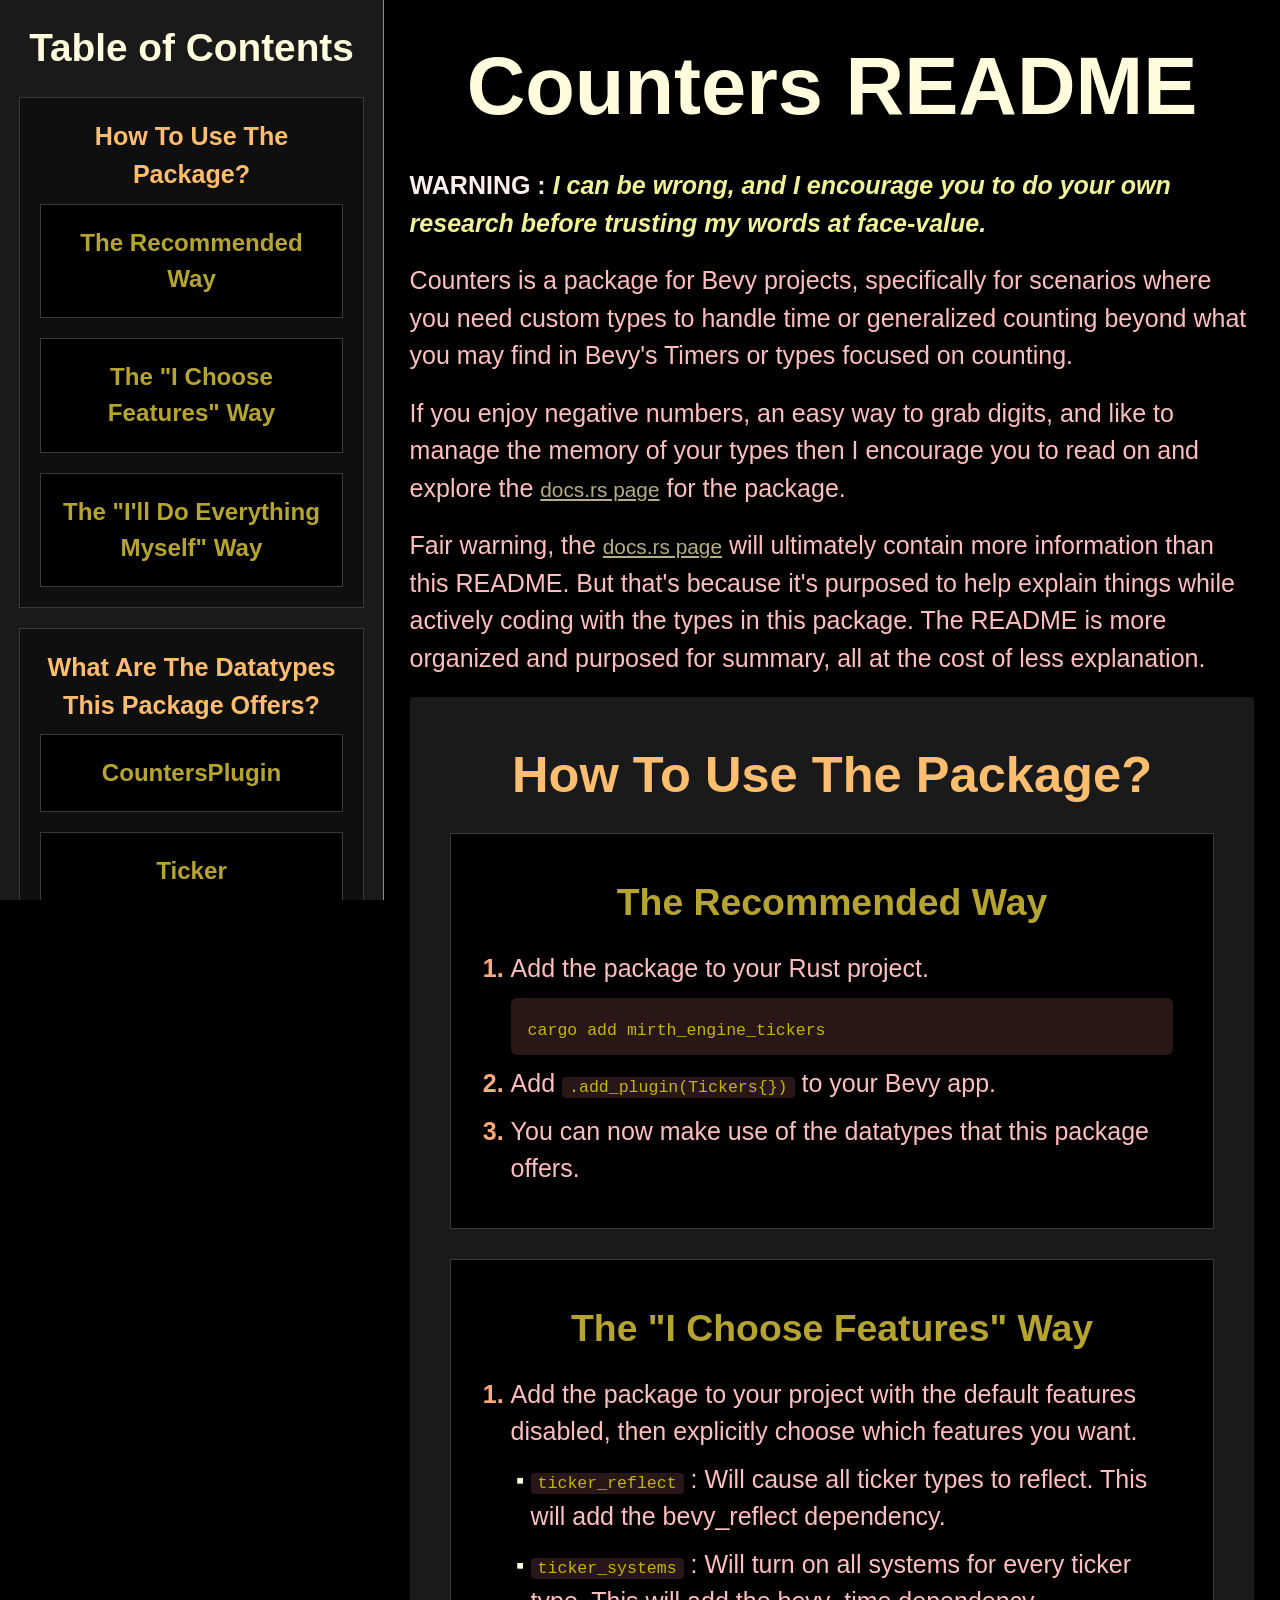
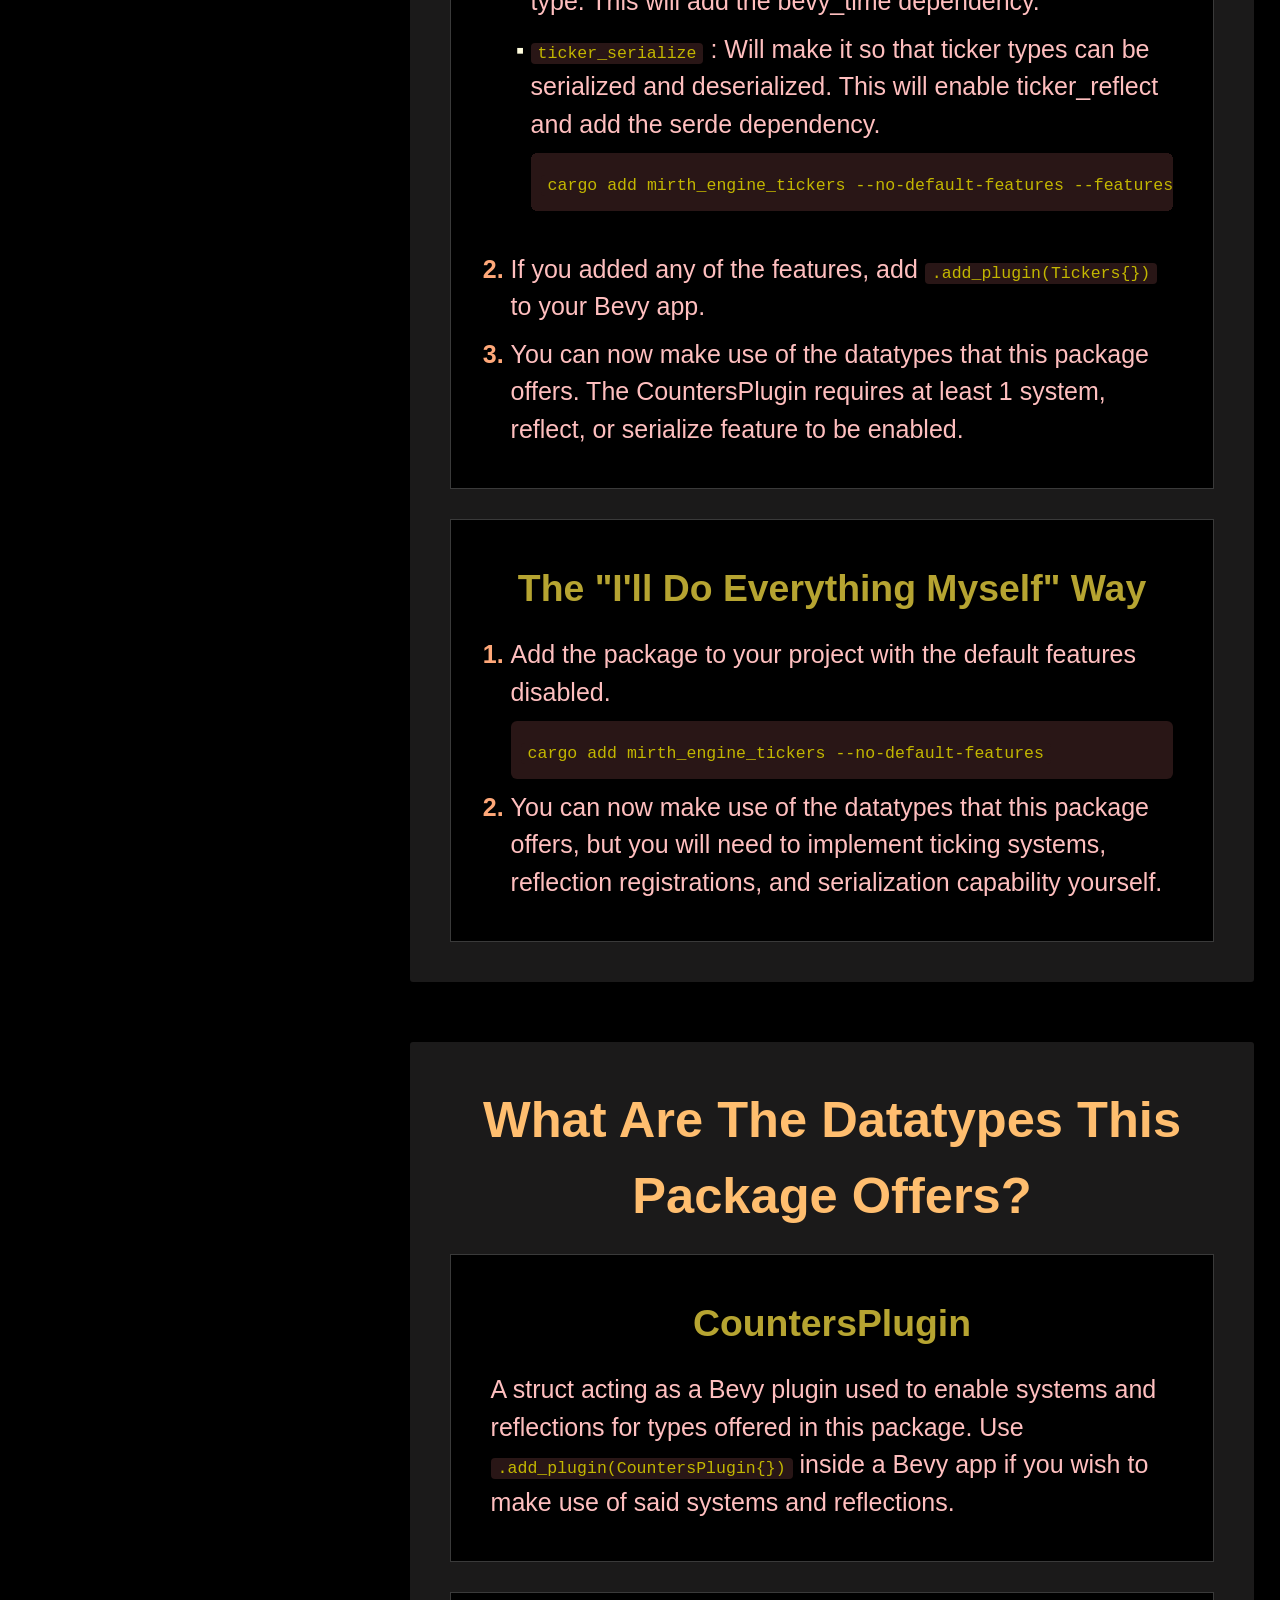
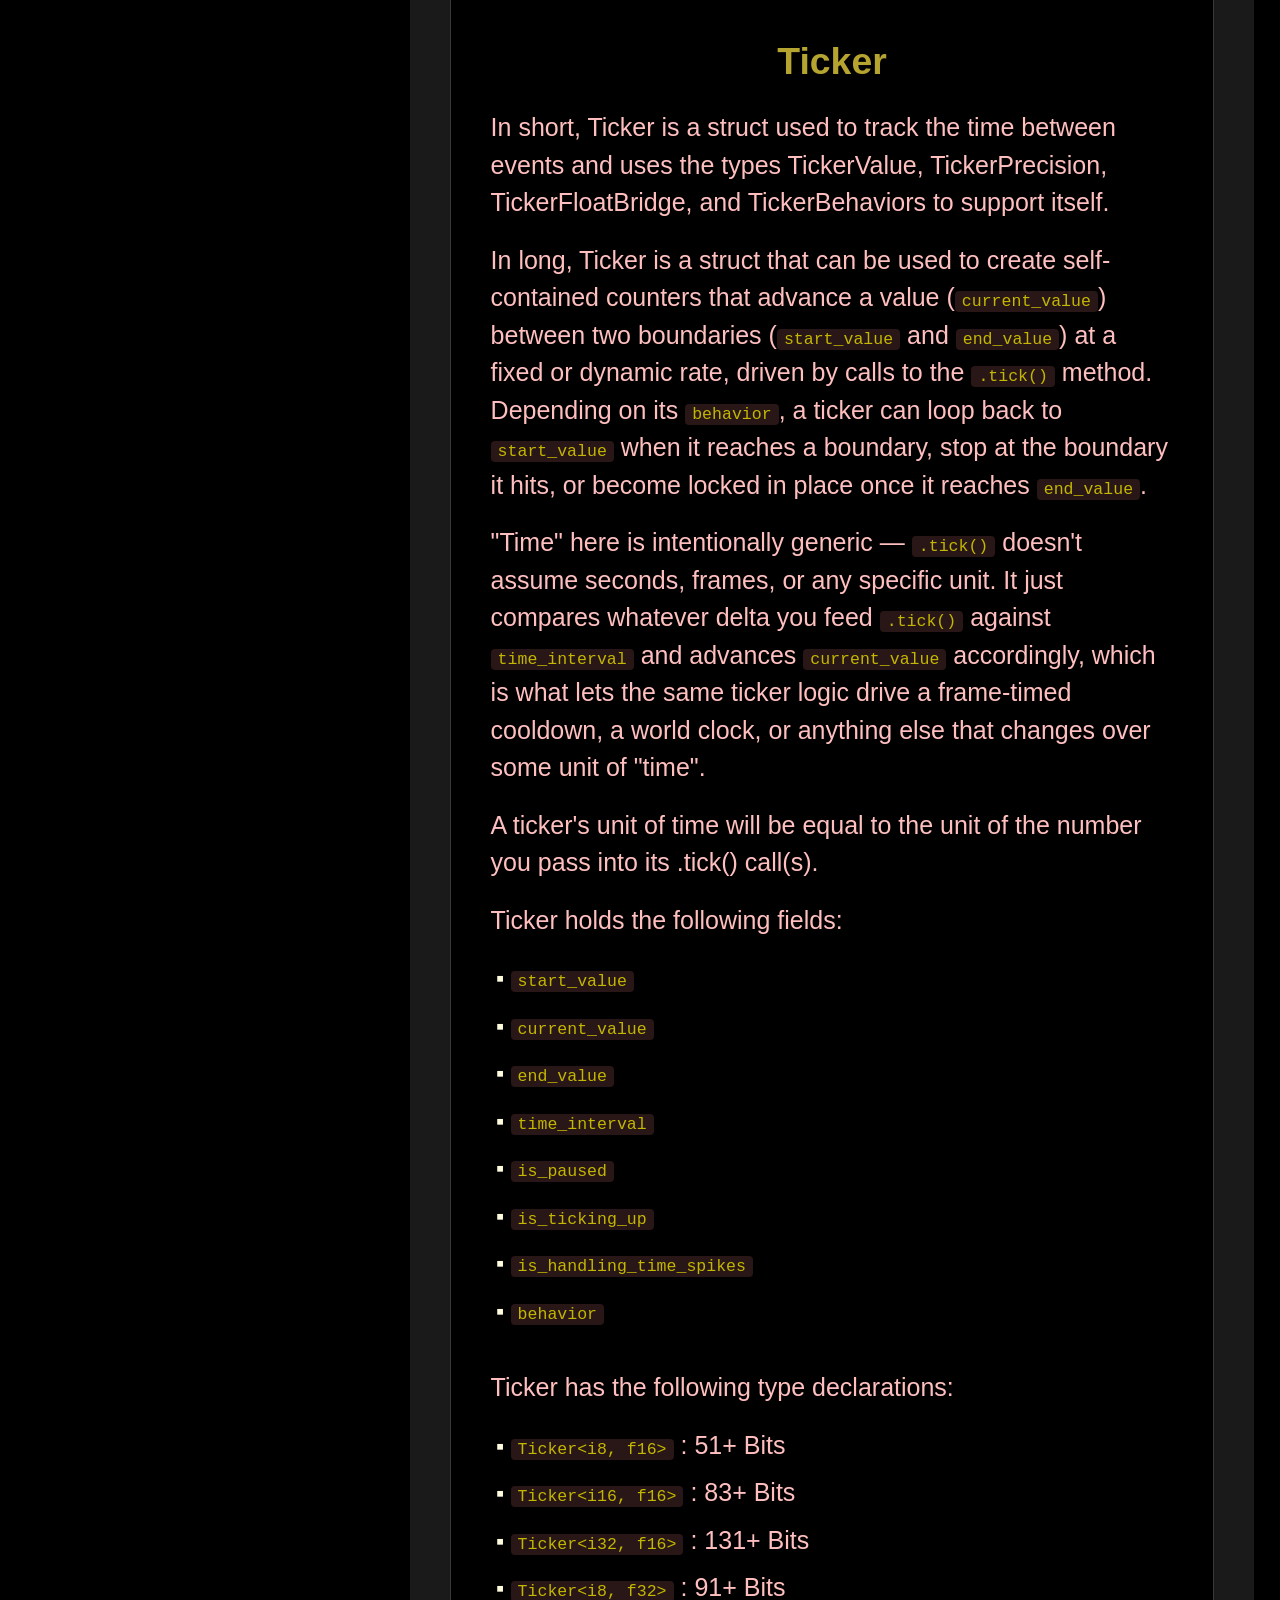
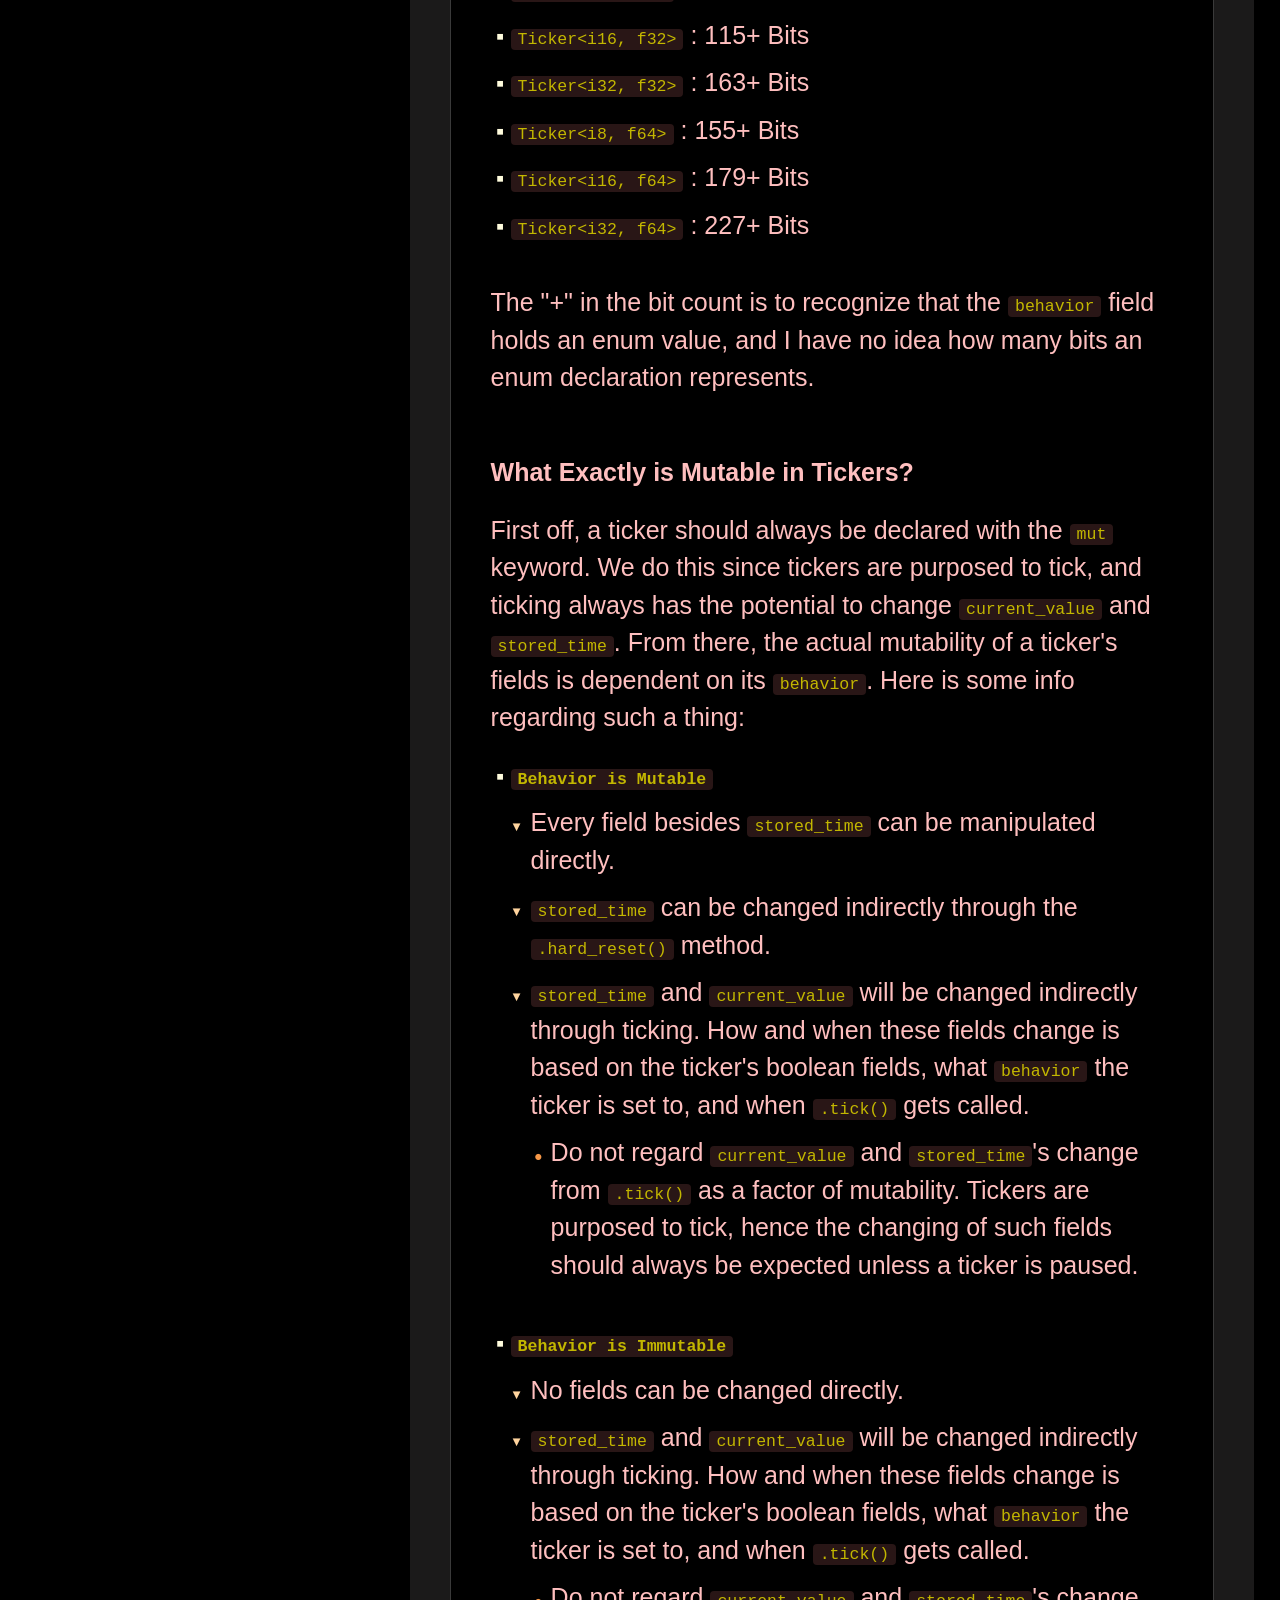
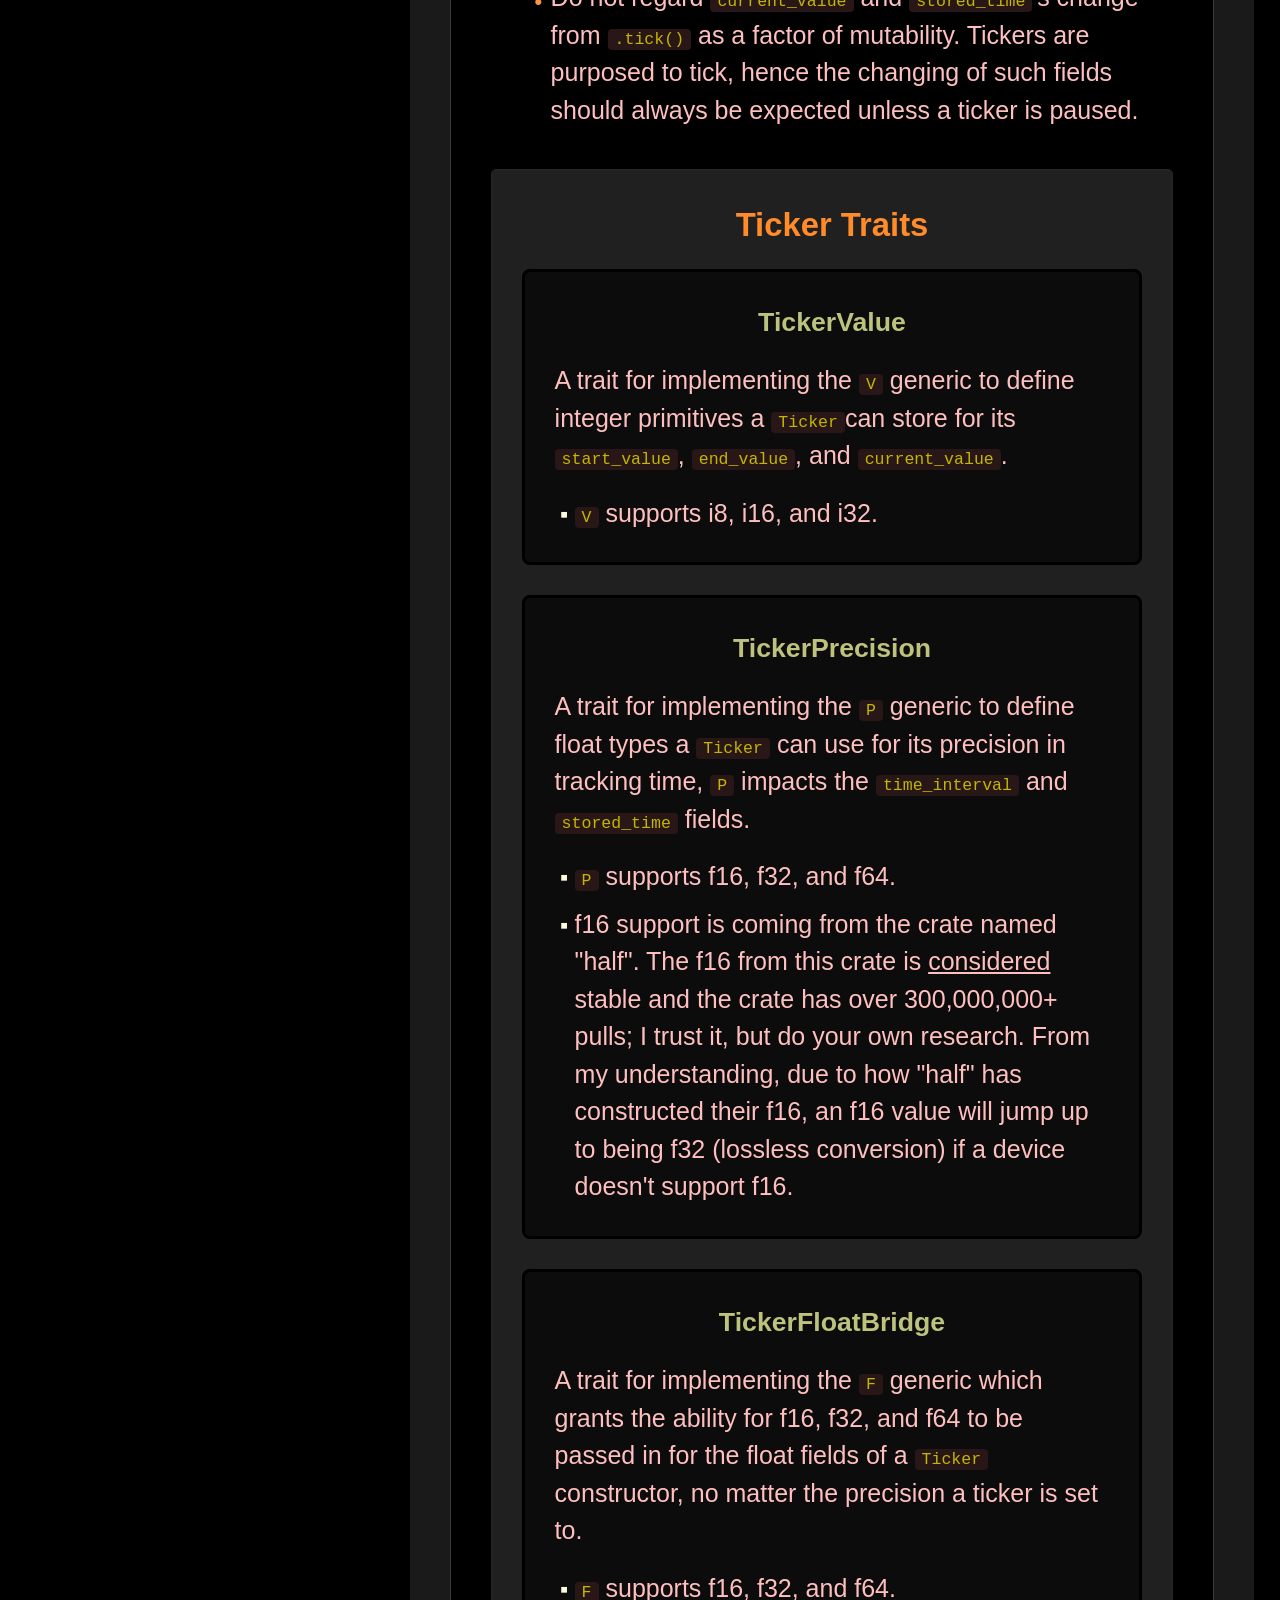
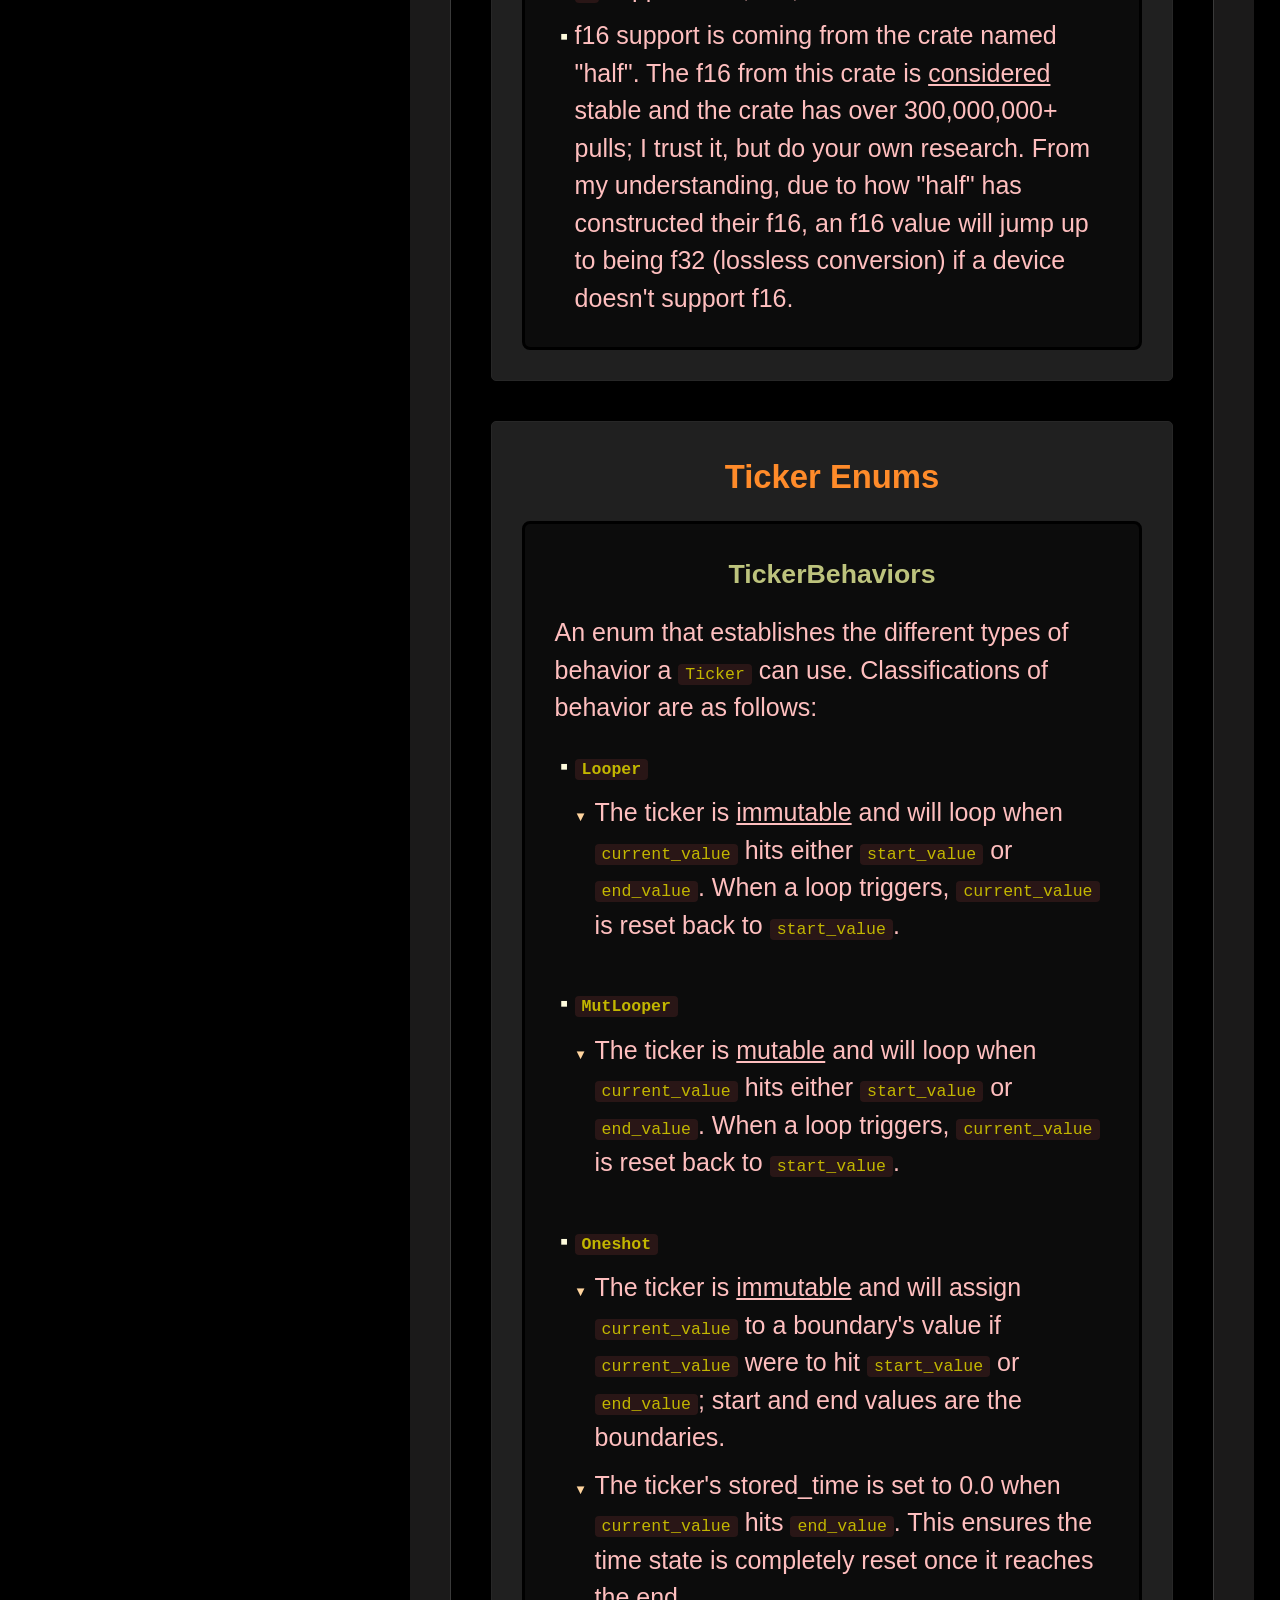
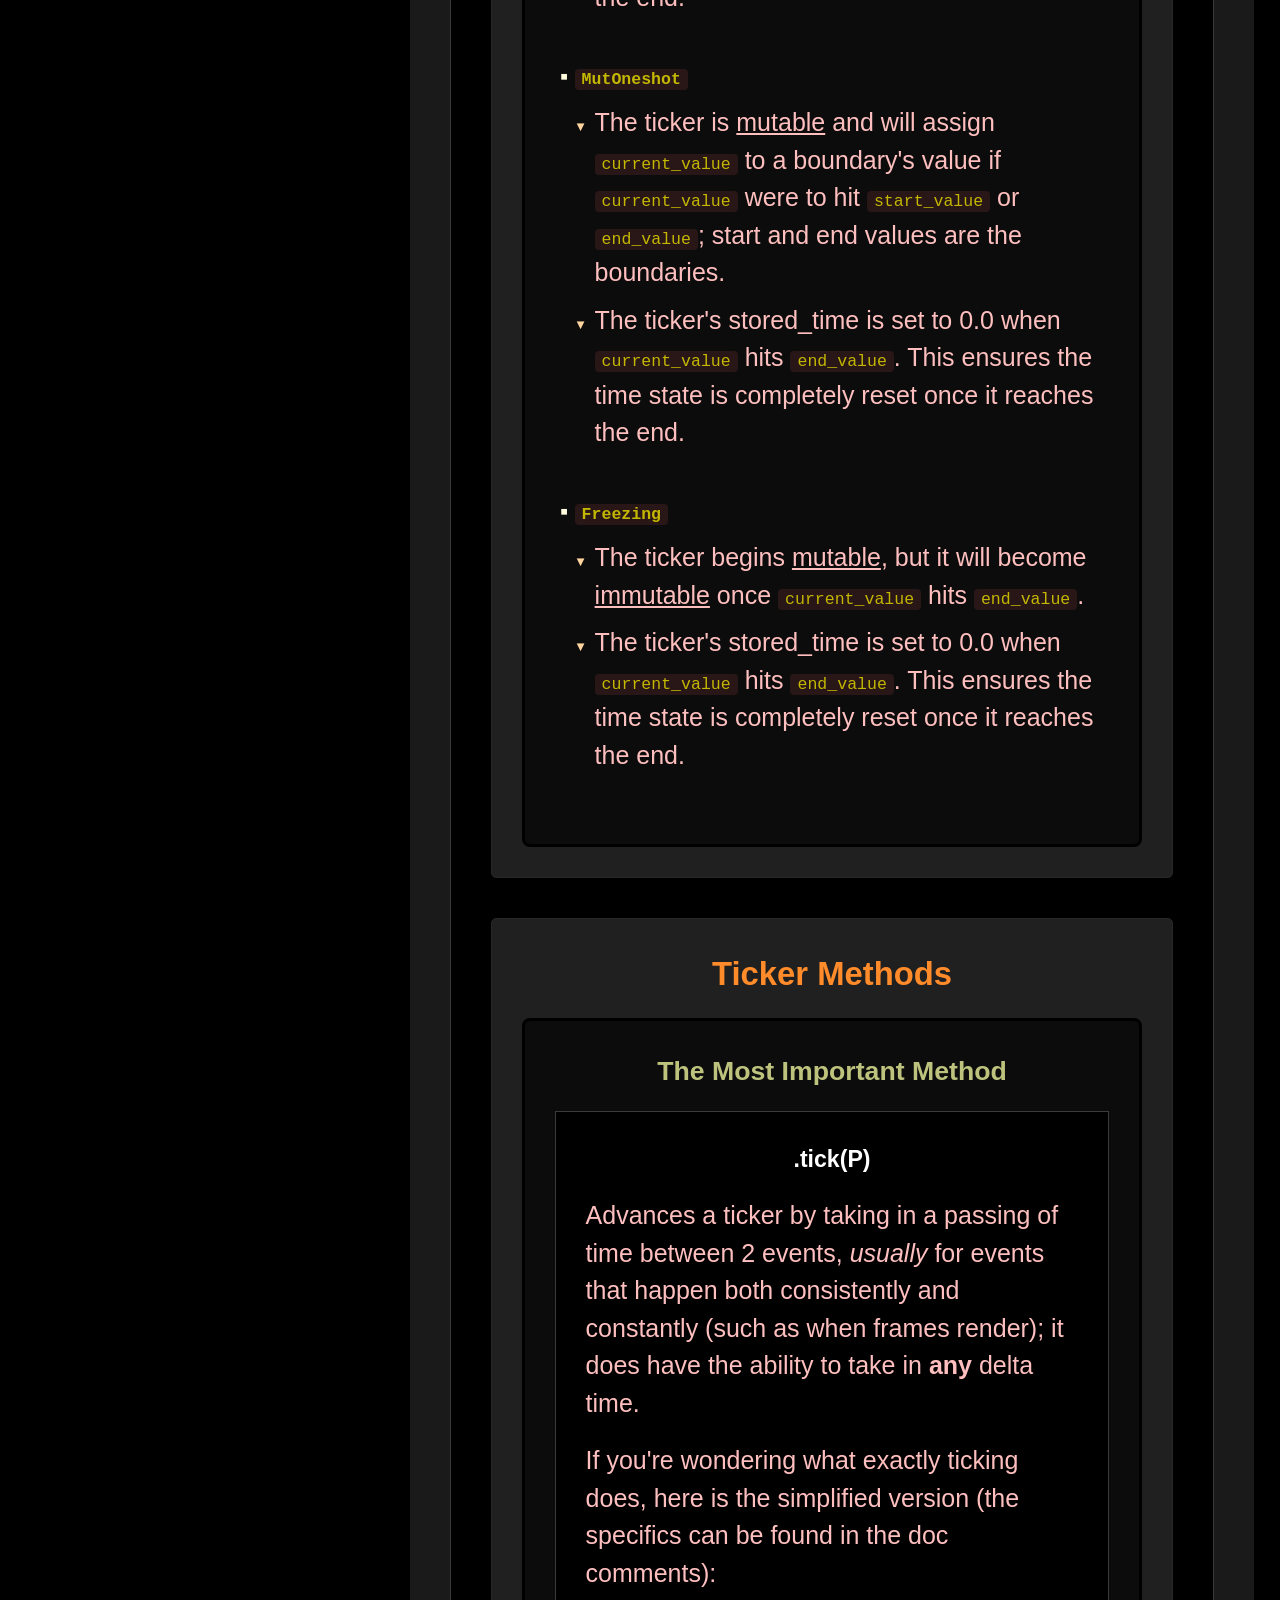
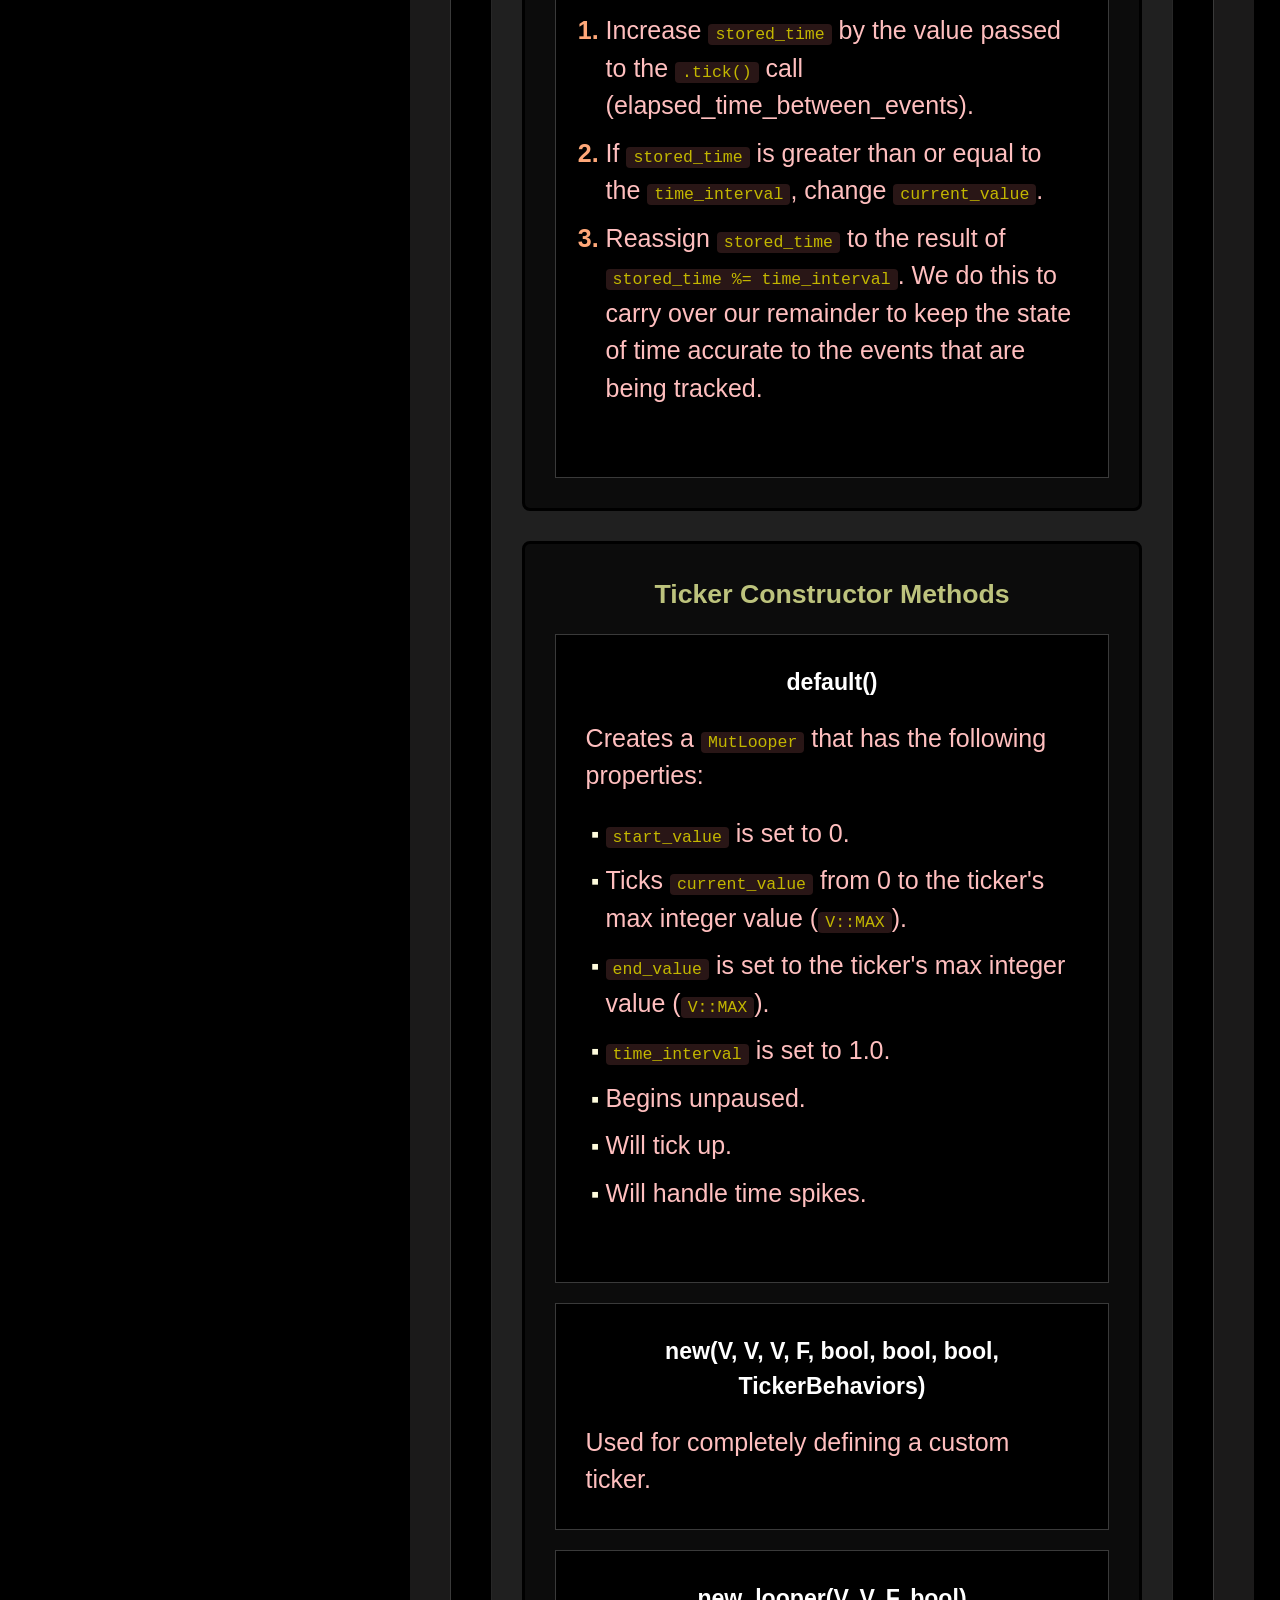
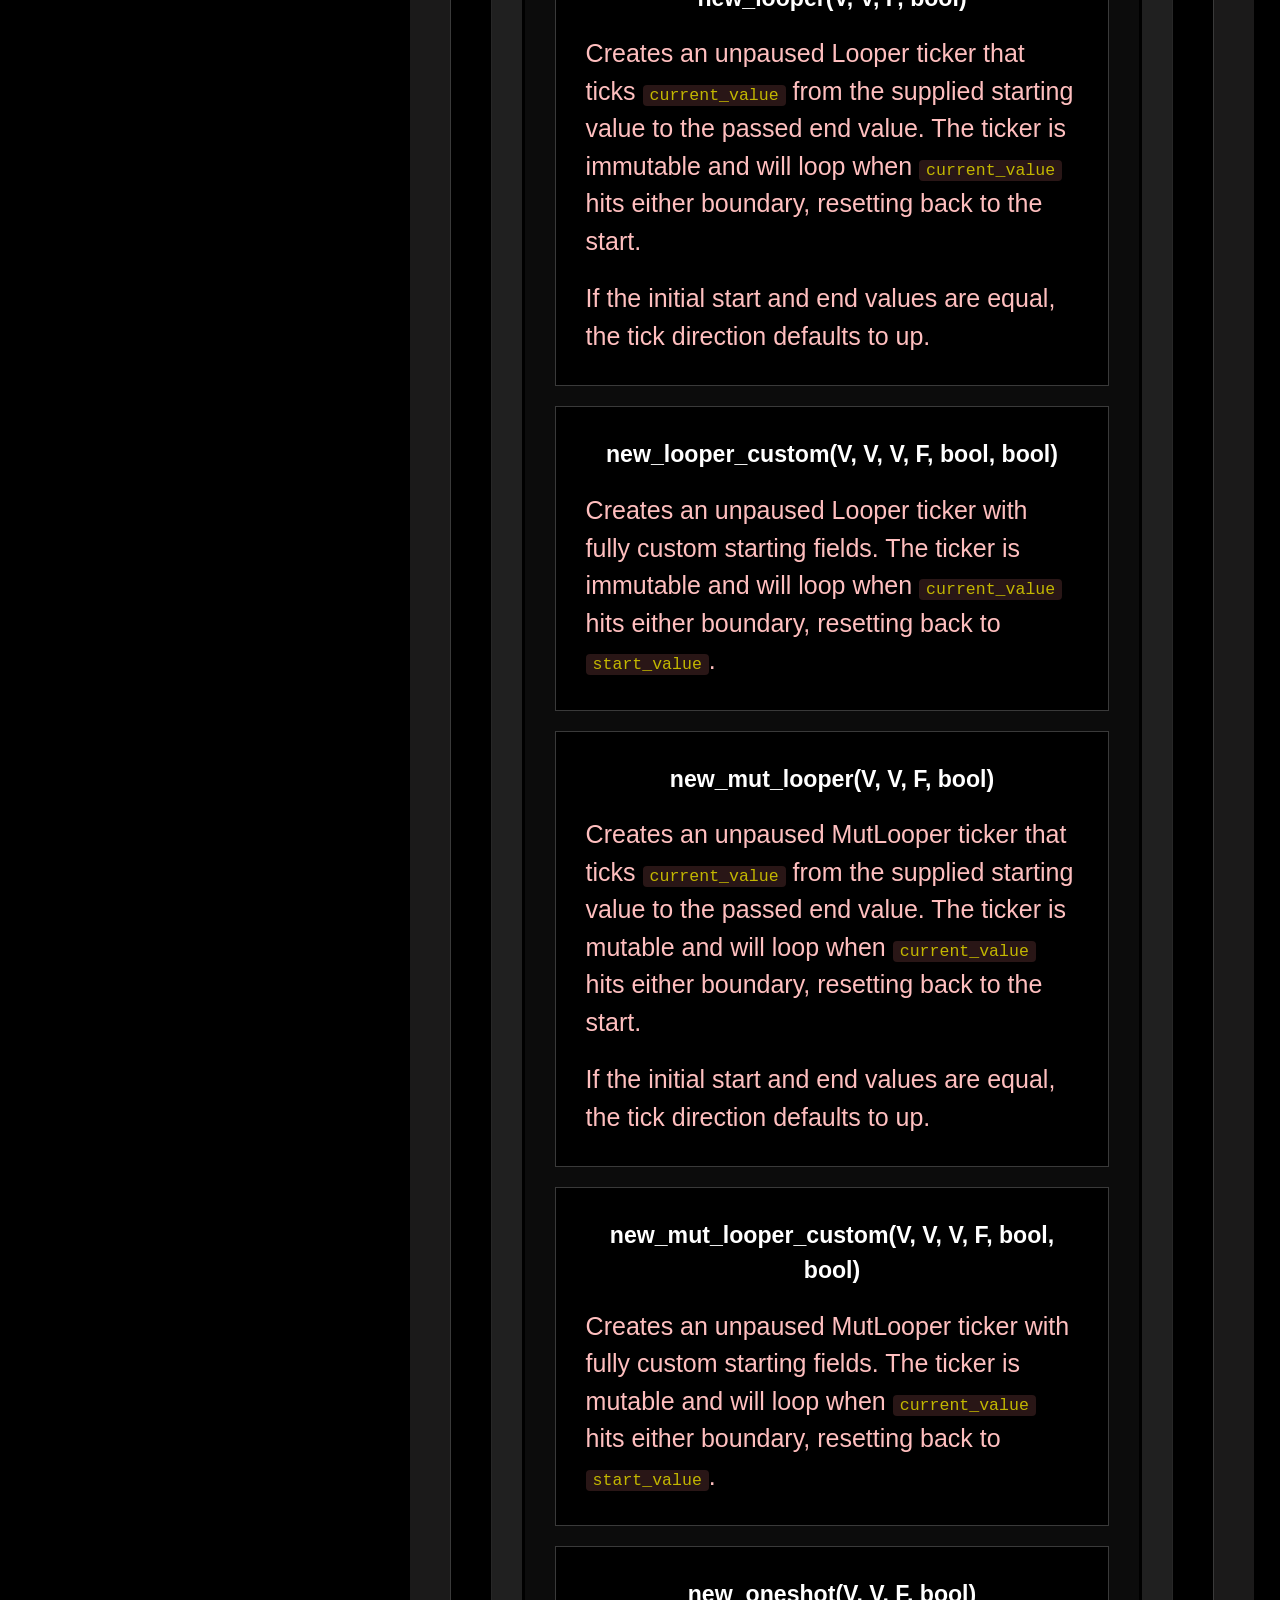
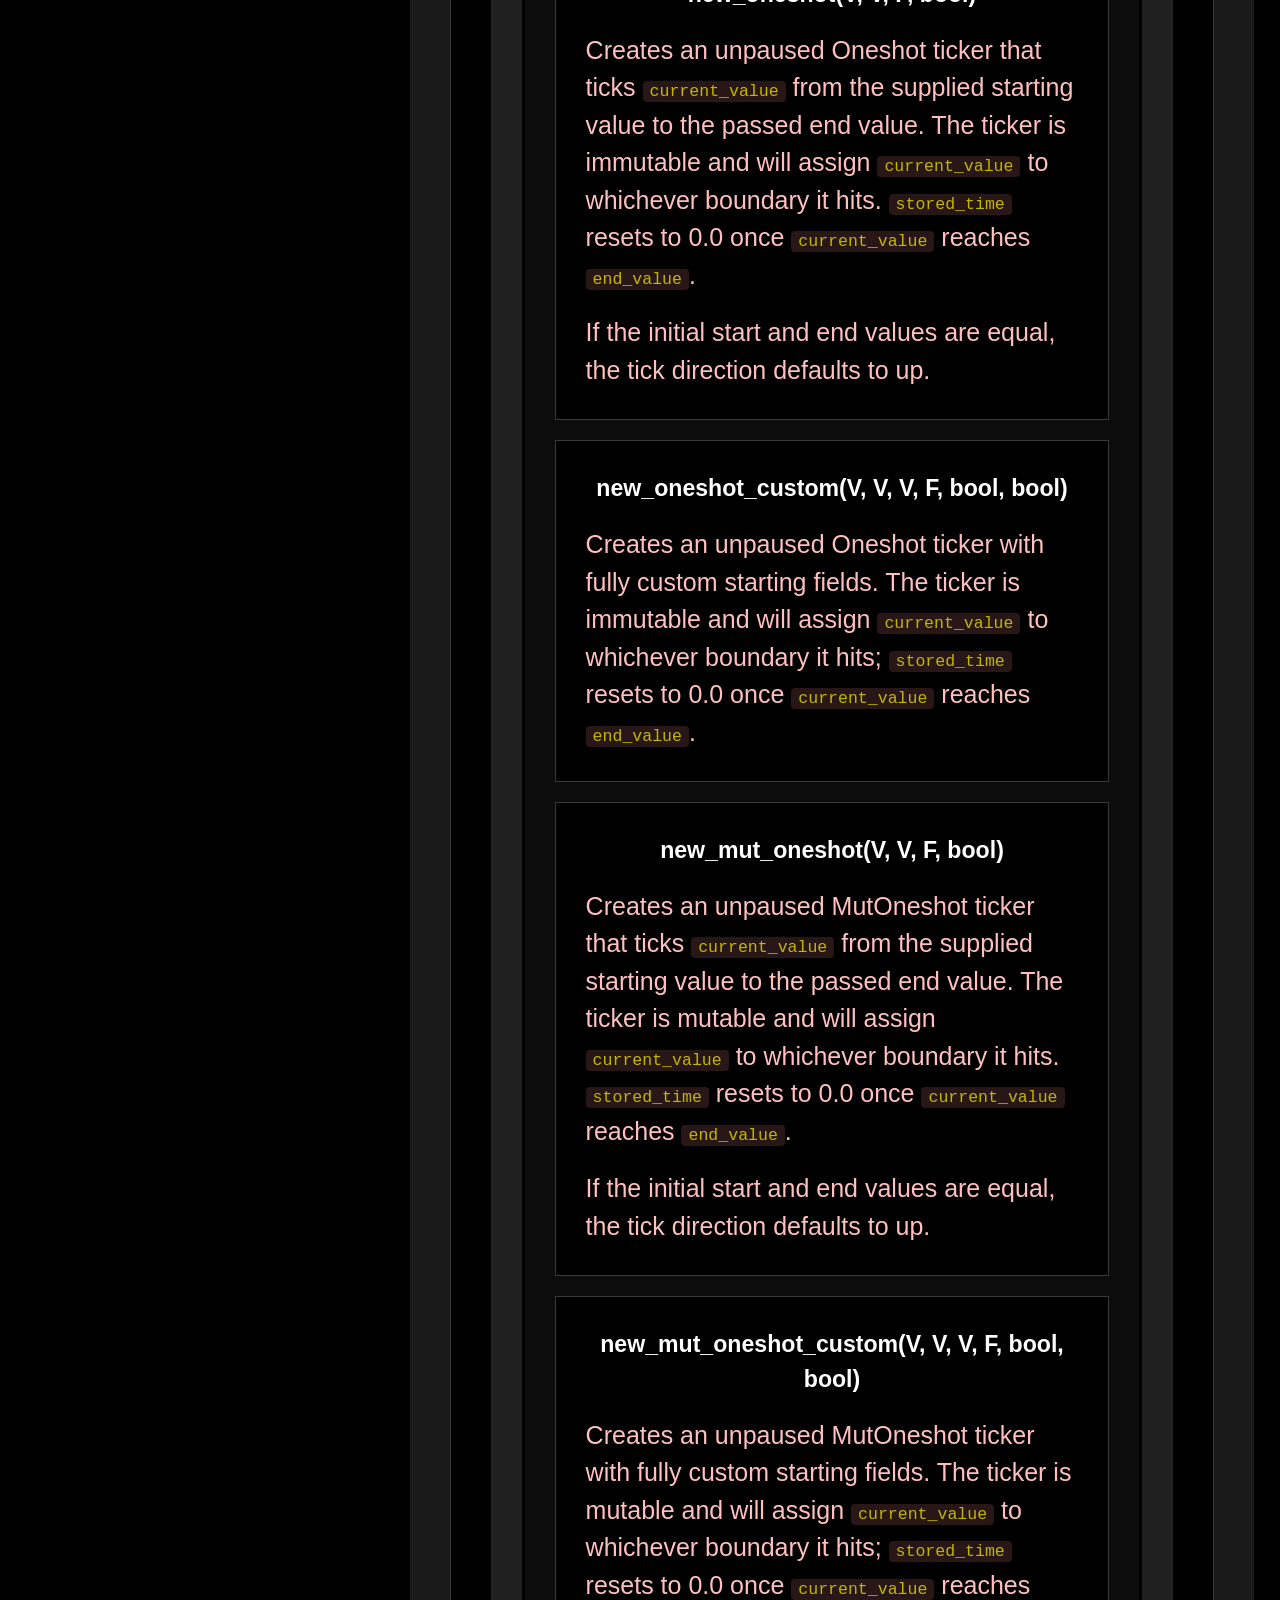
==== commit fc8ca05e: "README + Doc Updates" ====
--- a/docs/index.html
+++ b/docs/index.html
@@ -29,9 +29,9 @@
             <div class="nav_box_1">
                 <a href="#what-are-the-datatypes-this-package-offers">What Are The Datatypes This Package Offers?</a>
 
-                <!-- ToC : TickersPlugin -->
+                <!-- ToC : CountersPlugin -->
                 <div class="nav_box_2">
-                    <a href="#tickersplugin">TickersPlugin</a>
+                    <a href="#countersplugin">CountersPlugin</a>
                 </div>
 
                 <!-- ToC : Ticker -->
@@ -49,7 +49,7 @@
                     <!-- ToC : Ticker Enums -->
                     <div class="nav_box_3">
                         <a href="#ticker-enums">Ticker Enums</a>
-                        <div class="nav_box_4"><a href="#tickerbehavior">TickerBehavior</a></div>
+                        <div class="nav_box_4"><a href="#tickerbehaviors">TickerBehaviors</a></div>
                     </div>
 
                     <!-- ToC : Ticker Methods -->
@@ -59,130 +59,97 @@
                         <!-- ToC : Ticker Tick Method -->
                         <div class="nav_box_4">
                             <a href="#the-most-important-method">The Most Important Method</a>
-                            <div class="nav_box_5"><a href="#tick-p">.tick(P)</a></div>
+                            <div class="nav_box_5"><a href="#tick-p">tick</a></div>
                         </div>
 
                         <!-- ToC : Ticker Constructor Methods -->
                         <div class="nav_box_4">
                             <a href="#ticker-constructor-methods">Ticker Constructor Methods</a>
                             <div class="nav_box_5"><a href="#default">default()</a></div>
-                            <div class="nav_box_5"><a href="#new-v-v-v-f-bool-bool-bool-tickerbehavior">new(V, V, V, F, bool, bool, bool, TickerBehavior)</a></div>
-                            <div class="nav_box_5"><a href="#new-looper-v-v-f-bool">new_looper(V, V, F, bool)</a></div>
-                            <div class="nav_box_5"><a href="#new-looper-custom-v-v-v-f-bool-bool">new_looper_custom(V, V, V, F, bool, bool)</a></div>
-                            <div class="nav_box_5"><a href="#new-mut-looper-v-v-f-bool">new_mut_looper(V, V, F, bool)</a></div>
-                            <div class="nav_box_5"><a href="#new-mut-looper-custom-v-v-v-f-bool-bool">new_mut_looper_custom(V, V, V, F, bool, bool)</a></div>
-                            <div class="nav_box_5"><a href="#new-oneshot-v-v-f-bool">new_oneshot(V, V, F, bool)</a></div>
-                            <div class="nav_box_5"><a href="#new-oneshot-custom-v-v-v-f-bool-bool">new_oneshot_custom(V, V, V, F, bool, bool)</a></div>
-                            <div class="nav_box_5"><a href="#new-mut-oneshot-v-v-f-bool">new_mut_oneshot(V, V, F, bool)</a></div>
-                            <div class="nav_box_5"><a href="#new-mut-oneshot-custom-v-v-v-f-bool-bool">new_mut_oneshot_custom(V, V, V, F, bool, bool)</a></div>
-                            <div class="nav_box_5"><a href="#new-freezing-v-v-f-bool">new_freezing(V, V, F, bool)</a></div>
-                            <div class="nav_box_5"><a href="#new-freezing-custom-v-v-v-f-bool-bool">new_freezing_custom(V, V, V, F, bool, bool)</a></div>
-                            <div class="nav_box_5"><a href="#new-copy-ticker">new_copy(Ticker)</a></div>
-                            <div class="nav_box_5"><a href="#new-copy-with-behavior-change-ticker-tickerbehavior">new_copy_with_behavior_change(Ticker, TickerBehavior)</a></div>
+                            <div class="nav_box_5"><a href="#new-v-v-v-f-bool-bool-bool-tickerbehaviors">new</a></div>
+                            <div class="nav_box_5"><a href="#new-looper-v-v-f-bool">new_looper</a></div>
+                            <div class="nav_box_5"><a href="#new-looper-custom-v-v-v-f-bool-bool">new_looper_custom</a></div>
+                            <div class="nav_box_5"><a href="#new-oneshot-v-v-f-bool">new_oneshot</a></div>
+                            <div class="nav_box_5"><a href="#new-oneshot-custom-v-v-v-f-bool-bool">new_oneshot_custom</a></div>
+                            <div class="nav_box_5"><a href="#new-copy-ticker">new_copy</a></div>
+                            <div class="nav_box_5"><a href="#new-copy-with-behavior-change-ticker-tickerbehaviors">new_copy_with_behavior_change</a></div>
                         </div>
 
                         <!-- ToC : Ticker Getter Methods -->
                         <div class="nav_box_4">
                             <a href="#ticker-getter-methods">Ticker Getter Methods</a>
-                            <div class="nav_box_5"><a href="#start-value">.start_value()</a></div>
-                            <div class="nav_box_5"><a href="#current-value">.current_value()</a></div>
-                            <div class="nav_box_5"><a href="#end-value">.end_value()</a></div>
-                            <div class="nav_box_5"><a href="#time-interval">.time_interval()</a></div>
-                            <div class="nav_box_5"><a href="#stored-time">.stored_time()</a></div>
-                            <div class="nav_box_5"><a href="#is-paused">.is_paused()</a></div>
-                            <div class="nav_box_5"><a href="#is-unpaused">.is_unpaused()</a></div>
-                            <div class="nav_box_5"><a href="#is-ticking-up">.is_ticking_up()</a></div>
-                            <div class="nav_box_5"><a href="#is-ticking-down">.is_ticking_down()</a></div>
-                            <div class="nav_box_5"><a href="#is-handling-time-spikes">.is_handling_time_spikes()</a></div>
-                            <div class="nav_box_5"><a href="#behavior">.behavior()</a></div>
+                            <div class="nav_box_5"><a href="#start-value">start_value</a></div>
+                            <div class="nav_box_5"><a href="#current-value">current_value</a></div>
+                            <div class="nav_box_5"><a href="#end-value">end_value</a></div>
+                            <div class="nav_box_5"><a href="#time-interval">time_interval</a></div>
+                            <div class="nav_box_5"><a href="#stored-time">stored_time</a></div>
+                            <div class="nav_box_5"><a href="#is-paused">is_paused</a></div>
+                            <div class="nav_box_5"><a href="#is-unpaused">is_unpaused</a></div>
+                            <div class="nav_box_5"><a href="#is-ticking-up">is_ticking_up</a></div>
+                            <div class="nav_box_5"><a href="#is-ticking-down">is_ticking_down</a></div>
+                            <div class="nav_box_5"><a href="#is-handling-time-spikes">is_handling_time_spikes</a></div>
+                            <div class="nav_box_5"><a href="#behavior">behavior</a></div>
+                            <div class="nav_box_5"><a href="#digit">digit</a></div>
                         </div>
 
                         <!-- ToC : Ticker Setter Methods -->
                         <div class="nav_box_4">
                             <a href="#ticker-setter-methods">Ticker Setter Methods</a>
-                            <div class="nav_box_5"><a href="#set-start-value-v">.set_start_value(V)</a></div>
-                            <div class="nav_box_5"><a href="#set-current-value-v">.set_current_value(V)</a></div>
-                            <div class="nav_box_5"><a href="#set-end-value-v">.set_end_value(V)</a></div>
-                            <div class="nav_box_5"><a href="#pause">.pause()</a></div>
-                            <div class="nav_box_5"><a href="#unpause">.unpause()</a></div>
-                            <div class="nav_box_5"><a href="#tick-up">.tick_up()</a></div>
-                            <div class="nav_box_5"><a href="#tick-down">.tick_down()</a></div>
-                            <div class="nav_box_5"><a href="#start-handling-time-spikes">.start_handling_time_spikes()</a></div>
-                            <div class="nav_box_5"><a href="#stop-handling-time-spikes">.stop_handling_time_spikes()</a></div>
-                            <div class="nav_box_5"><a href="#set-behavior-tickerbehavior">.set_behavior(TickerBehavior)</a></div>
+                            <div class="nav_box_5"><a href="#set-start-value-v">set_start_value</a></div>
+                            <div class="nav_box_5"><a href="#set-current-value-v">set_current_value</a></div>
+                            <div class="nav_box_5"><a href="#set-end-value-v">set_end_value</a></div>
+                            <div class="nav_box_5"><a href="#pause">pause</a></div>
+                            <div class="nav_box_5"><a href="#unpause">unpause</a></div>
+                            <div class="nav_box_5"><a href="#tick-up">tick_up</a></div>
+                            <div class="nav_box_5"><a href="#tick-down">tick_down</a></div>
+                            <div class="nav_box_5"><a href="#start-handling-time-spikes">start_handling_time_spikes</a></div>
+                            <div class="nav_box_5"><a href="#stop-handling-time-spikes">stop_handling_time_spikes</a></div>
+                            <div class="nav_box_5"><a href="#set-behavior-tickerbehaviors">set_behavior</a></div>
                         </div>
 
                         <!-- ToC : Ticker Equality Methods -->
                         <div class="nav_box_4">
                             <a href="#ticker-equality-methods">Ticker Equality Methods</a>
-                            <div class="nav_box_5"><a href="#is-current-at-start">.is_current_at_start()</a></div>
-                            <div class="nav_box_5"><a href="#is-current-at-end">.is_current_at_end()</a></div>
-                            <div class="nav_box_5"><a href="#is-start-at-end">.is_start_at_end()</a></div>
+                            <div class="nav_box_5"><a href="#is-current-at-start">is_current_at_start</a></div>
+                            <div class="nav_box_5"><a href="#is-current-at-end">is_current_at_end</a></div>
+                            <div class="nav_box_5"><a href="#is-start-at-end">is_start_at_end</a></div>
                         </div>
 
                         <!-- ToC : Ticker Difference Methods -->
                         <div class="nav_box_4">
                             <a href="#ticker-difference-methods">Ticker Difference Methods</a>
-                            <div class="nav_box_5"><a href="#difference-from-start">.difference_from_start()</a></div>
-                            <div class="nav_box_5"><a href="#difference-from-end">.difference_from_end()</a></div>
-                            <div class="nav_box_5"><a href="#difference-from-start-to-end">.difference_from_start_to_end()</a></div>
-                        </div>
-
-                        <!-- ToC : Ticker Digit Methods -->
-                        <div class="nav_box_4">
-                            <a href="#ticker-digit-methods">Ticker Digit Methods</a>
-                            <div class="nav_box_5"><a href="#digit-1">.digit_1()</a></div>
-                            <div class="nav_box_5"><a href="#digit-2">.digit_2()</a></div>
-                            <div class="nav_box_5"><a href="#digit-3">.digit_3()</a></div>
-                            <div class="nav_box_5"><a href="#digit-4">.digit_4()</a></div>
-                            <div class="nav_box_5"><a href="#digit-5">.digit_5()</a></div>
-                            <div class="nav_box_5"><a href="#digit-6">.digit_6()</a></div>
-                            <div class="nav_box_5"><a href="#digit-7">.digit_7()</a></div>
-                            <div class="nav_box_5"><a href="#digit-8">.digit_8()</a></div>
-                            <div class="nav_box_5"><a href="#digit-9">.digit_9()</a></div>
-                        </div>
-
-                        <!-- ToC : Ticker Digit-Drop Accounting Methods -->
-                        <div class="nav_box_4">
-                            <a href="#ticker-digit-drop-accounting-methods">Ticker Digit-Drop Accounting Methods</a>
-                            <div class="nav_box_5"><a href="#digit-2-with-dda">.digit_2_with_dda()</a></div>
-                            <div class="nav_box_5"><a href="#digit-3-with-dda">.digit_3_with_dda()</a></div>
-                            <div class="nav_box_5"><a href="#digit-4-with-dda">.digit_4_with_dda()</a></div>
-                            <div class="nav_box_5"><a href="#digit-5-with-dda">.digit_5_with_dda()</a></div>
-                            <div class="nav_box_5"><a href="#digit-6-with-dda">.digit_6_with_dda()</a></div>
-                            <div class="nav_box_5"><a href="#digit-7-with-dda">.digit_7_with_dda()</a></div>
-                            <div class="nav_box_5"><a href="#digit-8-with-dda">.digit_8_with_dda()</a></div>
-                            <div class="nav_box_5"><a href="#digit-9-with-dda">.digit_9_with_dda()</a></div>
+                            <div class="nav_box_5"><a href="#difference-from-start">difference_from_start</a></div>
+                            <div class="nav_box_5"><a href="#difference-from-end">difference_from_end</a></div>
+                            <div class="nav_box_5"><a href="#difference-between-boundaries">difference_between_boundaries</a></div>
                         </div>
 
                         <!-- ToC : Ticker Add Methods -->
                         <div class="nav_box_4">
-                            <a href="#ticker-add-methods">Ticker Add Methods</a>
-                            <div class="nav_box_5"><a href="#add-to-start-value-v">.add_to_start_value(V)</a></div>
-                            <div class="nav_box_5"><a href="#add-to-current-value-v">.add_to_current_value(V)</a></div>
-                            <div class="nav_box_5"><a href="#add-to-end-value-v">.add_to_end_value(V)</a></div>
-                            <div class="nav_box_5"><a href="#add-to-time-interval-p">.add_to_time_interval(P)</a></div>
+                            <a href="#ticker-sum-methods">Ticker Add Methods</a>
+                            <div class="nav_box_5"><a href="#sum-to-start-value-v">sum_to_start_value</a></div>
+                            <div class="nav_box_5"><a href="#sum-to-current-value-v">sum_to_current_value</a></div>
+                            <div class="nav_box_5"><a href="#sum-to-end-value-v">sum_to_end_value</a></div>
+                            <div class="nav_box_5"><a href="#sum-to-time-interval-p">sum_to_time_interval</a></div>
                         </div>
 
                         <!-- ToC : Ticker Percentage Methods -->
                         <div class="nav_box_4">
                             <a href="#ticker-percentage-methods">Ticker Percentage Methods</a>
-                            <div class="nav_box_5"><a href="#percentage-completed">.percentage_completed()</a></div>
-                            <div class="nav_box_5"><a href="#percentage-remaining">.percentage_remaining()</a></div>
+                            <div class="nav_box_5"><a href="#percentage-completed">percentage_completed</a></div>
+                            <div class="nav_box_5"><a href="#percentage-remaining">percentage_remaining</a></div>
                         </div>
 
                         <!-- ToC : Ticker Reset Methods -->
                         <div class="nav_box_4">
                             <a href="#ticker-reset-methods">Ticker Reset Methods</a>
-                            <div class="nav_box_5"><a href="#soft-reset">.soft_reset()</a></div>
-                            <div class="nav_box_5"><a href="#hard-reset">.hard_reset()</a></div>
+                            <div class="nav_box_5"><a href="#soft-reset">soft_reset</a></div>
+                            <div class="nav_box_5"><a href="#hard-reset">hard_reset</a></div>
                         </div>
 
                         <!-- ToC : Ticker Helper Methods -->
                         <div class="nav_box_4">
                             <a href="#ticker-helper-methods">Ticker Helper Methods</a>
-                            <div class="nav_box_5"><a href="#is-mutable">.is_mutable()</a></div>
-                            <div class="nav_box_5"><a href="#print-information">.print_information()</a></div>
+                            <div class="nav_box_5"><a href="#print-information">print_information</a></div>
                         </div>
 
                     </div>
@@ -197,10 +164,11 @@
             <!-- ============================================================ -->
             <!-- INTRODUCTION                                                 -->
             <!-- ============================================================ -->
-            <p id="title">Tickers README</p>
-            <p><b style="color: #ffeeee">WARNING : <em style="color: #f1f198">I am new to Bevy.  I can be wrong, and I encourage you to do your own research before trusting my words at face-value.</em></b></p>
-            <p>Tickers is a package for Bevy projects, specifically for scenarios where you need a type to handle time beyond what Bevy Timers are capable of.  I created this package because Timers inside Bevy can't handle negative values without extra implementation, only support mutable behaviors, don't offer memory management, and aren't purposed for easing the creation of time-based mechanics.  But the Tickers in this package do support the aforementioned features, and a bit more.  If you feel these features would benefit you, then I encourage you to read the section <a href="#what-are-the-datatypes-this-package-offers">"What are the Datatypes This Package Offers?"</a> and explore the <a href="https://docs.rs/mirth_engine_tickers" target="_blank" rel="noopener noreferrer">docs.rs page</a>.</p>
-            <p>Fair warning, the <a href="https://docs.rs/mirth_engine_tickers" target="_blank" rel="noopener noreferrer">docs.rs page</a> will ultimately contain more information than this README.  But that's because it's purposed to help explain things while actively coding with tickers.  The README is more organized and purposed for summary, all at the cost of less explanation.</p>
+            <p id="title">Counters README</p>
+            <p><b style="color: #ffeeee">WARNING : <em style="color: #f1f198">I can be wrong, and I encourage you to do your own research before trusting my words at face-value.</em></b></p>
+            <p>Counters is a package for Bevy projects, specifically for scenarios where you need custom types to handle time or generalized counting beyond what you may find in Bevy's Timers or types focused on counting.</p>
+            <p>If you enjoy negative numbers, an easy way to grab digits, and like to manage the memory of your types then I encourage you to read on and explore the <a href="https://docs.rs/mirth_engine_tickers" target="_blank" rel="noopener noreferrer">docs.rs page</a> for the package.</p>
+            <p>Fair warning, the <a href="https://docs.rs/mirth_engine_tickers" target="_blank" rel="noopener noreferrer">docs.rs page</a> will ultimately contain more information than this README.  But that's because it's purposed to help explain things while actively coding with the types in this package.  The README is more organized and purposed for summary, all at the cost of less explanation.</p>
 
             <!-- ============================================================ -->
             <!-- HOW TO USE THE PACKAGE                                       -->
@@ -226,16 +194,16 @@
                     <ol>
                         <li>Add the package to your project with the default features disabled, then explicitly choose which features you want.
                             <ul>
-                                <li><code class="list_header">ticker_reflect</code> : Will cause all ticker types to reflect. Will add the bevy_reflect dependency and allow for the Tickers plugin to be usable.</li>
-                                <li><code class="list_header">ticker_systems</code> : Will turn on all systems for every ticker type. Will add the bevy_time dependency and allow for the Tickers plugin to be usable.</li>
+                                <li><code class="list_header">ticker_reflect</code> : Will cause all ticker types to reflect. This will add the bevy_reflect dependency.</li>
+                                <li><code class="list_header">ticker_systems</code> : Will turn on all systems for every ticker type. This will add the bevy_time dependency.</li>
                                 <li>
-                                    <code class="list_header">ticker_serialize</code> : Will make it so that ticker types can be serialized and deserialized. Will enable ticker_reflect, add the serde dependency, and allow for the Tickers plugin to be usable.
+                                    <code class="list_header">ticker_serialize</code> : Will make it so that ticker types can be serialized and deserialized. This will enable ticker_reflect and add the serde dependency.
                                     <pre><code>cargo add mirth_engine_tickers --no-default-features --features ticker_reflect, ticker_systems, ticker_serialize</code></pre>
                                 </li>
                             </ul>
                         </li>
                         <li>If you added any of the features, add <code>.add_plugin(Tickers{})</code> to your Bevy app.</li>
-                        <li>You can now make use of the datatypes that this package offers.</li>
+                        <li>You can now make use of the datatypes that this package offers.  The CountersPlugin requires at least 1 system, reflect, or serialize feature to be enabled. </li>
                     </ol>
                 </div>
 
@@ -246,7 +214,7 @@
                         <li>Add the package to your project with the default features disabled.
                             <pre><code>cargo add mirth_engine_tickers --no-default-features</code></pre>
                         </li>
-                        <li>You can now make use of the datatypes that this package offers, but you will need to create ticking systems, reflection registrations, and serialization capability yourself.</li>
+                        <li>You can now make use of the datatypes that this package offers, but you will need to implement ticking systems, reflection registrations, and serialization capability yourself.</li>
                     </ol>
                 </div>
 
@@ -258,17 +226,20 @@
             <div class="block_1">
                 <h1 id="what-are-the-datatypes-this-package-offers">What Are The Datatypes This Package Offers?</h1>
 
-                <!-- Tickers Plugin -->
+                <!-- Counters Plugin -->
                 <div class="block_2">
-                    <h2 id="tickersplugin">TickersPlugin</h2>
-                    <p>A struct acting as a Bevy plugin used to enable ticker systems and reflections for ticker types.  Use <code>.add_plugin(Tickers{})</code> inside a Bevy app if you wish to make use of said systems and reflections.</p>
+                    <h2 id="countersplugin">CountersPlugin</h2>
+                    <p>A struct acting as a Bevy plugin used to enable systems and reflections for types offered in this package.  Use <code>.add_plugin(CountersPlugin{})</code> inside a Bevy app if you wish to make use of said systems and reflections.</p>
                 </div>
 
                 <!-- Ticker Struct -->
                 <div class="block_2">
                     <h2 id="ticker">Ticker</h2>
-                    <p>A struct used to track the time between events.  Uses the types TickerValue, TickerPrecision, TickerFloatBridge, and TickerBehavior to support itself.</p>
-                    <p>Holds the following fields:</p>
+                    <p>In short, Ticker is a struct used to track the time between events and uses the types TickerValue, TickerPrecision, TickerFloatBridge, and TickerBehaviors to support itself.</p>
+                    <p>In long, Ticker is a struct that can be used to create self-contained counters that advance a value (<code>current_value</code>) between two boundaries (<code>start_value</code> and <code>end_value</code>) at a fixed or dynamic rate, driven by calls to the <code>.tick()</code> method. Depending on its <code>behavior</code>, a ticker can loop back to <code>start_value</code> when it reaches a boundary, stop at the boundary it hits, or become locked in place once it reaches <code>end_value</code>.
+                    <p>"Time" here is intentionally generic — <code>.tick()</code> doesn't assume seconds, frames, or any specific unit. It just compares whatever delta you feed <code>.tick()</code> against <code>time_interval</code> and advances <code>current_value</code> accordingly, which is what lets the same ticker logic drive a frame-timed cooldown, a world clock, or anything else that changes over some unit of "time".</p>
+                    <p>A ticker's unit of time will be equal to the unit of the number you pass into its .tick() call(s).</p>
+                    <p>Ticker holds the following fields:</p>
                     <ul>
                         <li><code>start_value</code></li>
                         <li><code>current_value</code></li>
@@ -280,7 +251,7 @@
                         <li><code>behavior</code></li>
                     </ul>
 
-                    <p>Has the following type declarations:</p>
+                    <p>Ticker has the following type declarations:</p>
                     <ul>
                         <li><code>Ticker&lt;i8, f16&gt;</code> : 51+ Bits</li>
                         <li><code>Ticker&lt;i16, f16&gt;</code> : 83+ Bits</li>
@@ -292,7 +263,34 @@
                         <li><code>Ticker&lt;i16, f64&gt;</code> : 179+ Bits</li>
                         <li><code>Ticker&lt;i32, f64&gt;</code> : 227+ Bits</li>
                     </ul>
-                    <p>The "+" in the bit count is to recognize that the behavior field holds an enum value, and I have no idea how many bits an enum declaration represents.</p>
+                    <p>The "+" in the bit count is to recognize that the <code>behavior</code> field holds an enum value, and I have no idea how many bits an enum declaration represents.</p>
+                    <br>
+
+                    <p><b>What Exactly is Mutable in Tickers?</b></p>
+                    <p>First off, a ticker should always be declared with the <code>mut</code> keyword.  We do this since tickers are purposed to tick, and ticking always has the potential to change <code>current_value</code> and <code>stored_time</code>.  From there, the actual mutability of a ticker's fields is dependent on its <code>behavior</code>.  Here is some info regarding such a thing:</p>
+                    <ul>
+                        <li><b><code>Behavior is Mutable</code></b>
+                            <ul>
+                                <li>Every field besides <code>stored_time</code> can be manipulated directly.</li>
+                                <li><code>stored_time</code> can be changed indirectly through the <code>.hard_reset()</code> method.</li>
+                                <li><code>stored_time</code> and <code>current_value</code> will be changed indirectly through ticking.  How and when these fields change is based on the ticker's boolean fields, what <code>behavior</code> the ticker is set to, and when <code>.tick()</code> gets called.
+                                    <ul>
+                                        <li>Do not regard <code>current_value</code> and <code>stored_time</code>'s change from <code>.tick()</code> as a factor of mutability.  Tickers are purposed to tick, hence the changing of such fields should always be expected unless a ticker is paused.</li>
+                                    </ul>
+                                </li>
+                            </ul>
+                        </li>
+                        <li><b><code>Behavior is Immutable</code></b>
+                            <ul>
+                                <li>No fields can be changed directly.</li>
+                                <li><code>stored_time</code> and <code>current_value</code> will be changed indirectly through ticking.  How and when these fields change is based on the ticker's boolean fields, what <code>behavior</code> the ticker is set to, and when <code>.tick()</code> gets called.
+                                    <ul>
+                                        <li>Do not regard <code>current_value</code> and <code>stored_time</code>'s change from <code>.tick()</code> as a factor of mutability.  Tickers are purposed to tick, hence the changing of such fields should always be expected unless a ticker is paused.</li>
+                                    </ul>
+                                </li>
+                            </ul>
+                        </li>
+                    </ul>
 
                     <!-- Ticker Traits -->
                     <div class="block_3">
@@ -311,7 +309,7 @@
                             <p>A trait for implementing the <code>P</code> generic to define float types a <code>Ticker</code> can use for its precision in tracking time, <code>P</code> impacts the <code>time_interval</code> and <code>stored_time</code> fields.</p>
                             <ul>
                                 <li><code>P</code> supports f16, f32, and f64.</li>
-                                <li>f16 support is coming from the crate named "half".  The f16 from this crate is <u>considered</u> stable and the crate has over 300,000,000+ pulls; I trust it, but do your own research.  From my understanding, due to how "half" has constructed their f16, an f16 value will jump up to being f32 (lossless conversion) if a device doesn't support f16 due to this crate.</li>
+                                <li>f16 support is coming from the crate named "half".  The f16 from this crate is <u>considered</u> stable and the crate has over 300,000,000+ pulls; I trust it, but do your own research.  From my understanding, due to how "half" has constructed their f16, an f16 value will jump up to being f32 (lossless conversion) if a device doesn't support f16.</li>
                             </ul>
                         </div>
 
@@ -321,7 +319,7 @@
                             <p>A trait for implementing the <code>F</code> generic which grants the ability for f16, f32, and f64 to be passed in for the float fields of a <code>Ticker</code> constructor, no matter the precision a ticker is set to.</p>
                             <ul>
                                 <li><code>F</code> supports f16, f32, and f64.</li>
-                                <li>f16 support is coming from the crate named "half".  The f16 from this crate is <u>considered</u> stable and the crate has over 300,000,000+ pulls; I trust it, but do your own research.  From my understanding, due to how "half" has constructed their f16, an f16 value will jump up to being f32 (lossless conversion) if a device doesn't support f16 due to this crate.</li>
+                                <li>f16 support is coming from the crate named "half".  The f16 from this crate is <u>considered</u> stable and the crate has over 300,000,000+ pulls; I trust it, but do your own research.  From my understanding, due to how "half" has constructed their f16, an f16 value will jump up to being f32 (lossless conversion) if a device doesn't support f16.</li>
                             </ul>
                         </div>
 
@@ -332,9 +330,9 @@
                     <div class="block_3">
                         <h3 id="ticker-enums">Ticker Enums</h3>
 
-                        <!-- TickerBehavior -->
-                        <div class="block_4">
-                            <h4 id="tickerbehavior">TickerBehavior</h4>
+                        <!-- TickerBehaviors -->
+                        <div class="block_4">
+                            <h4 id="tickerbehaviors">TickerBehaviors</h4>
                             <p>An enum that establishes the different types of behavior a <code>Ticker</code> can use.  Classifications of behavior are as follows:</p>
                             <ul>
 
@@ -425,7 +423,7 @@
 
                             <!-- new -->
                             <div class="block_5">
-                                <h5 id="new-v-v-v-f-bool-bool-bool-tickerbehavior">new(V, V, V, F, bool, bool, bool, TickerBehavior)</h5>
+                                <h5 id="new-v-v-v-f-bool-bool-bool-tickerbehaviors">new(V, V, V, F, bool, bool, bool, TickerBehaviors)</h5>
                                 <p>Used for completely defining a custom ticker.</p>
                             </div>
 
@@ -502,8 +500,8 @@
 
                             <!-- new_copy_with_behavior_change -->
                             <div class="block_5">
-                                <h5 id="new-copy-with-behavior-change-ticker-tickerbehavior">new_copy_with_behavior_change(Ticker, TickerBehavior)</h5>
-                                <p>Creates a copy of a passed ticker with the only field change being the <code>behavior</code>, which is set to the passed <code>TickerBehavior</code> value.</p>
+                                <h5 id="new-copy-with-behavior-change-ticker-tickerbehaviors">new_copy_with_behavior_change(Ticker, TickerBehaviors)</h5>
+                                <p>Creates a copy of a passed ticker with the only field change being the <code>behavior</code>, which is set to the passed <code>TickerBehaviors</code> value.</p>
                                 <p>Useful for safely turning an immutable ticker into a mutable one — copy its values into a new mutable instance, then swap the immutable original out for the copy.</p>
                             </div>
 
@@ -584,6 +582,13 @@
                                 <p>Returns the behavior type of the ticker.</p>
                             </div>
 
+                            <!-- digit -->
+                            <div class="block_5">
+                                <h5 id="digit">.digit(place: i32)</h5>
+                                <p>Returns the digit at the given decimal place of <code>current_value</code>, where <code>place</code> is 1-indexed from the right (ones place = 1, tens place = 2, hundreds place = 3, etc.), up to <code>place = 10</code> (billions place).</p>
+                                <p>Will always return a positive value if the digit exists, otherwise <code>None</code> is returned.</p>
+                            </div>
+
                         </div>
 
 
@@ -651,8 +656,8 @@
 
                             <!-- set_behavior -->
                             <div class="block_5">
-                                <h5 id="set-behavior-tickerbehavior">.set_behavior(TickerBehavior)</h5>
-                                <p>Switches the behavior of a ticker to the passed <code>TickerBehavior</code> type.</p>
+                                <h5 id="set-behavior-tickerbehaviors">.set_behavior(TickerBehaviors)</h5>
+                                <p>Switches the behavior of a ticker to the passed <code>TickerBehaviors</code> type.</p>
                                 <p>Does not work for tickers with immutable behavior — use <code>new_copy_with_behavior_change</code> to simulate switching an immutable ticker to mutable behavior, then substitute the copy in for the original.</p>
                             </div>
 
@@ -668,14 +673,14 @@
                             <div class="block_5">
                                 <h5 id="is-current-at-start">.is_current_at_start()</h5>
                                 <p>Returns true if <code>current_value</code> and <code>start_value</code> are equal to one another, false otherwise.</p>
-                                <p>Useful in oneshot tickers that count down to <code>start_value</code>, to determine if the oneshot is finished.</p>
+                                <p>Useful in oneshot tickers that count down to <code>start_value</code> to determine if the oneshot is finished.</p>
                             </div>
 
                             <!-- is_current_at_end -->
                             <div class="block_5">
                                 <h5 id="is-current-at-end">.is_current_at_end()</h5>
                                 <p>Returns true if <code>current_value</code> and <code>end_value</code> are equal to one another, false otherwise.</p>
-                                <p>Useful in oneshot tickers that count up to <code>end_value</code>, to determine if the oneshot is finished.</p>
+                                <p>Useful in oneshot tickers that count up to <code>end_value</code> to determine if the oneshot is finished.</p>
                             </div>
 
                             <!-- is_start_at_end -->
@@ -699,15 +704,15 @@
                                 <p>Returns the difference between <code>current_value</code> and <code>start_value</code>. Will only return positive numbers, including 0.</p>
                             </div>
 
-                            <!-- difference_from__end -->
+                            <!-- difference_from_end -->
                             <div class="block_5">
                                 <h5 id="difference-from-end">.difference_from_end()</h5>
                                 <p>Returns the difference between <code>current_value</code> and <code>end_value</code>. Will only return positive numbers, including 0.</p>
                             </div>
 
-                            <!-- difference_from_start_to_end -->
-                            <div class="block_5">
-                                <h5 id="difference-from-start-to-end">.difference_from_start_to_end()</h5>
+                            <!-- difference_between_boundaries -->
+                            <div class="block_5">
+                                <h5 id="difference-between-boundaries">.difference_between_boundaries()</h5>
                                 <p>Returns the difference between <code>start_value</code> and <code>end_value</code>. Will only return positive numbers, including 0.</p>
                             </div>
 
@@ -715,153 +720,33 @@
 
 
 
-                        <!-- Ticker Digit Methods -->
-                        <div class="block_4">
-                            <h4 id="ticker-digit-methods">Ticker Digit Methods</h4>
-
-                            <!-- digit_1 -->
-                            <div class="block_5">
-                                <h5 id="digit-1">.digit_1()</h5>
-                                <p>Returns the digit in the ones-place of <code>current_value</code>. Always positive.</p>
-                            </div>
-
-                            <!-- digit_2 -->
-                            <div class="block_5">
-                                <h5 id="digit-2">.digit_2()</h5>
-                                <p>Returns the digit in the tens-place of <code>current_value</code>. Always positive; returns 0 if the digit doesn't exist.</p>
-                            </div>
-
-                            <!-- digit_3 -->
-                            <div class="block_5">
-                                <h5 id="digit-3">.digit_3()</h5>
-                                <p>Returns the digit in the hundreds-place of <code>current_value</code>. Always positive; returns 0 if the digit doesn't exist.</p>
-                            </div>
-
-                            <!-- digit_4 -->
-                            <div class="block_5">
-                                <h5 id="digit-4">.digit_4()</h5>
-                                <p>Returns the digit in the thousands-place of <code>current_value</code>. Always positive; returns 0 if the digit doesn't exist.</p>
-                            </div>
-
-                            <!-- digit_5 -->
-                            <div class="block_5">
-                                <h5 id="digit-5">.digit_5()</h5>
-                                <p>Returns the digit in the ten-thousands-place of <code>current_value</code>. Always positive; returns 0 if the digit doesn't exist.</p>
-                            </div>
-
-                            <!-- digit_6 -->
-                            <div class="block_5">
-                                <h5 id="digit-6">.digit_6()</h5>
-                                <p>Returns the digit in the hundred-thousands-place of <code>current_value</code>. Always positive; returns 0 if the digit doesn't exist.</p>
-                            </div>
-
-                            <!-- digit_7 -->
-                            <div class="block_5">
-                                <h5 id="digit-7">.digit_7()</h5>
-                                <p>Returns the digit in the millions-place of <code>current_value</code>. Always positive; returns 0 if the digit doesn't exist.</p>
-                            </div>
-
-                            <!-- digit_8 -->
-                            <div class="block_5">
-                                <h5 id="digit-8">.digit_8()</h5>
-                                <p>Returns the digit in the ten-millions-place of <code>current_value</code>. Always positive; returns 0 if the digit doesn't exist.</p>
-                            </div>
-
-                            <!-- digit_9 -->
-                            <div class="block_5">
-                                <h5 id="digit-9">.digit_9()</h5>
-                                <p>Returns the digit in the hundred-millions-place of <code>current_value</code>. Always positive; returns 0 if the digit doesn't exist.</p>
-                            </div>
-
-                        </div>
-
-
-
-                        <!-- Ticker Digit DDA Methods -->
-                        <div class="block_4">
-                            <h4 id="ticker-digit-drop-accounting-methods">Ticker Digit-Drop Accounting Methods</h4>
-                            <p>Digit-Drop Accounting (DDA) is what tells you the difference between a digit that is absent and a digit that is simply 0.  For any Digit DDA method, if a specified digit exists within <code>current_value</code>, its value is returned as <code>Some(positive_i8)</code>.  If the digit doesn't exist, then <code>None</code> is returned.</p>
-                            <p>The ones-place always exists, so there is no DDA method for the first digit.</p>
-
-                            <!-- digit_2_with_dda -->
-                            <div class="block_5">
-                                <h5 id="digit-2-with-dda">.digit_2_with_dda()</h5>
-                                <p>Returns the digit in the tens-place of <code>current_value</code> as <code>Some(positive_i8)</code> if it exists, or <code>None</code> if it doesn't.</p>
-                            </div>
-
-                            <!-- digit_3_with_dda -->
-                            <div class="block_5">
-                                <h5 id="digit-3-with-dda">.digit_3_with_dda()</h5>
-                                <p>Returns the digit in the hundreds-place of <code>current_value</code> as <code>Some(positive_i8)</code> if it exists, or <code>None</code> if it doesn't.</p>
-                            </div>
-
-                            <!-- digit_4_with_dda -->
-                            <div class="block_5">
-                                <h5 id="digit-4-with-dda">.digit_4_with_dda()</h5>
-                                <p>Returns the digit in the thousands-place of <code>current_value</code> as <code>Some(positive_i8)</code> if it exists, or <code>None</code> if it doesn't.</p>
-                            </div>
-
-                            <!-- digit_5_with_dda -->
-                            <div class="block_5">
-                                <h5 id="digit-5-with-dda">.digit_5_with_dda()</h5>
-                                <p>Returns the digit in the ten-thousands-place of <code>current_value</code> as <code>Some(positive_i8)</code> if it exists, or <code>None</code> if it doesn't.</p>
-                            </div>
-
-                            <!-- digit_6_with_dda -->
-                            <div class="block_5">
-                                <h5 id="digit-6-with-dda">.digit_6_with_dda()</h5>
-                                <p>Returns the digit in the hundred-thousands-place of <code>current_value</code> as <code>Some(positive_i8)</code> if it exists, or <code>None</code> if it doesn't.</p>
-                            </div>
-
-                            <!-- digit_7_with_dda -->
-                            <div class="block_5">
-                                <h5 id="digit-7-with-dda">.digit_7_with_dda()</h5>
-                                <p>Returns the digit in the millions-place of <code>current_value</code> as <code>Some(positive_i8)</code> if it exists, or <code>None</code> if it doesn't.</p>
-                            </div>
-
-                            <!-- digit_8_with_dda -->
-                            <div class="block_5">
-                                <h5 id="digit-8-with-dda">.digit_8_with_dda()</h5>
-                                <p>Returns the digit in the ten-millions-place of <code>current_value</code> as <code>Some(positive_i8)</code> if it exists, or <code>None</code> if it doesn't.</p>
-                            </div>
-
-                            <!-- digit_9_with_dda -->
-                            <div class="block_5">
-                                <h5 id="digit-9-with-dda">.digit_9_with_dda()</h5>
-                                <p>Returns the digit in the hundred-millions-place of <code>current_value</code> as <code>Some(positive_i8)</code> if it exists, or <code>None</code> if it doesn't.</p>
-                            </div>
-
-                        </div>
-
-
-
-                        <!-- Ticker Add Methods -->
-                        <div class="block_4">
-                            <h4 id="ticker-add-methods">Ticker Add Methods</h4>
-
-                            <!-- add_to_start_value -->
-                            <div class="block_5">
-                                <h5 id="add-to-start-value-v">.add_to_start_value(V)</h5>
+                        <!-- Ticker Sum Methods -->
+                        <div class="block_4">
+                            <h4 id="ticker-sum-methods">Ticker Sum Methods</h4>
+
+                            <!-- sum_to_start_value -->
+                            <div class="block_5">
+                                <h5 id="sum-to-start-value-v">.sum_to_start_value(V)</h5>
                                 <p>Adds to the <code>start_value</code> of the ticker by the passed value; negatives subtract. The result will never overflow or wrap, staying within <code>V::MIN</code> to <code>V::MAX</code> (inclusive).</p>
                                 <p>If the new <code>start_value</code> shifts the valid range such that <code>current_value</code> is left outside the boundaries, <code>current_value</code> is automatically clamped to the nearest valid edge.</p>
                             </div>
 
-                            <!-- add_to_current_value -->
-                            <div class="block_5">
-                                <h5 id="add-to-current-value-v">.add_to_current_value(V)</h5>
+                            <!-- sum_to_current_value -->
+                            <div class="block_5">
+                                <h5 id="sum-to-current-value-v">.sum_to_current_value(V)</h5>
                                 <p>Adds to the <code>current_value</code> of the ticker by the passed value; negatives subtract. The result will never overflow or wrap, staying within <code>start_value</code> to <code>end_value</code> (inclusive).</p>
                             </div>
 
-                            <!-- add_to_end_value -->
-                            <div class="block_5">
-                                <h5 id="add-to-end-value-v">.add_to_end_value(V)</h5>
+                            <!-- sum_to_end_value -->
+                            <div class="block_5">
+                                <h5 id="sum-to-end-value-v">.sum_to_end_value(V)</h5>
                                 <p>Adds to the <code>end_value</code> of the ticker by the passed value; negatives subtract. The result will never overflow or wrap, staying within <code>V::MIN</code> to <code>V::MAX</code> (inclusive).</p>
                                 <p>If the new <code>end_value</code> shifts the valid range such that <code>current_value</code> is left outside the boundaries, <code>current_value</code> is automatically clamped to the nearest valid edge.</p>
                             </div>
 
-                            <!-- add_to_time_interval -->
-                            <div class="block_5">
-                                <h5 id="add-to-time-interval-p">.add_to_time_interval(P)</h5>
+                            <!-- sum_to_time_interval -->
+                            <div class="block_5">
+                                <h5 id="sum-to-time-interval-p">.sum_to_time_interval(P)</h5>
                                 <p>Adds to the <code>time_interval</code> of the ticker by the passed value; negatives subtract. <code>time_interval</code> can never be 0, negative, or exceed <code>P::MAX</code>, since that would cause <code>.tick()</code> to produce erratic values.</p>
                                 <p>This cannot be used to flip a ticker's tick direction — use <code>.tick_up()</code> or <code>.tick_down()</code> for that instead.</p>
                             </div>
--- a/docs/readme.css
+++ b/docs/readme.css
@@ -299,7 +299,8 @@
 /* ================================================================ */
 
 .block_1, .block_2, .block_3, .block_4, .block_5 {
-
+    word-wrap: break-word;
+    overflow-wrap: break-word;
 }
 
 .block_1:last-child,
@@ -407,7 +408,7 @@
 
 /* Tier 1 Unordered List Icon*/
 ul > li::marker {
-    content: "■ ";
+    content: "▪ ";
     font-size: clamp(1rem, 0.9rem + 0.4vw, 1.3rem);
     color: #fffcdd;
 }
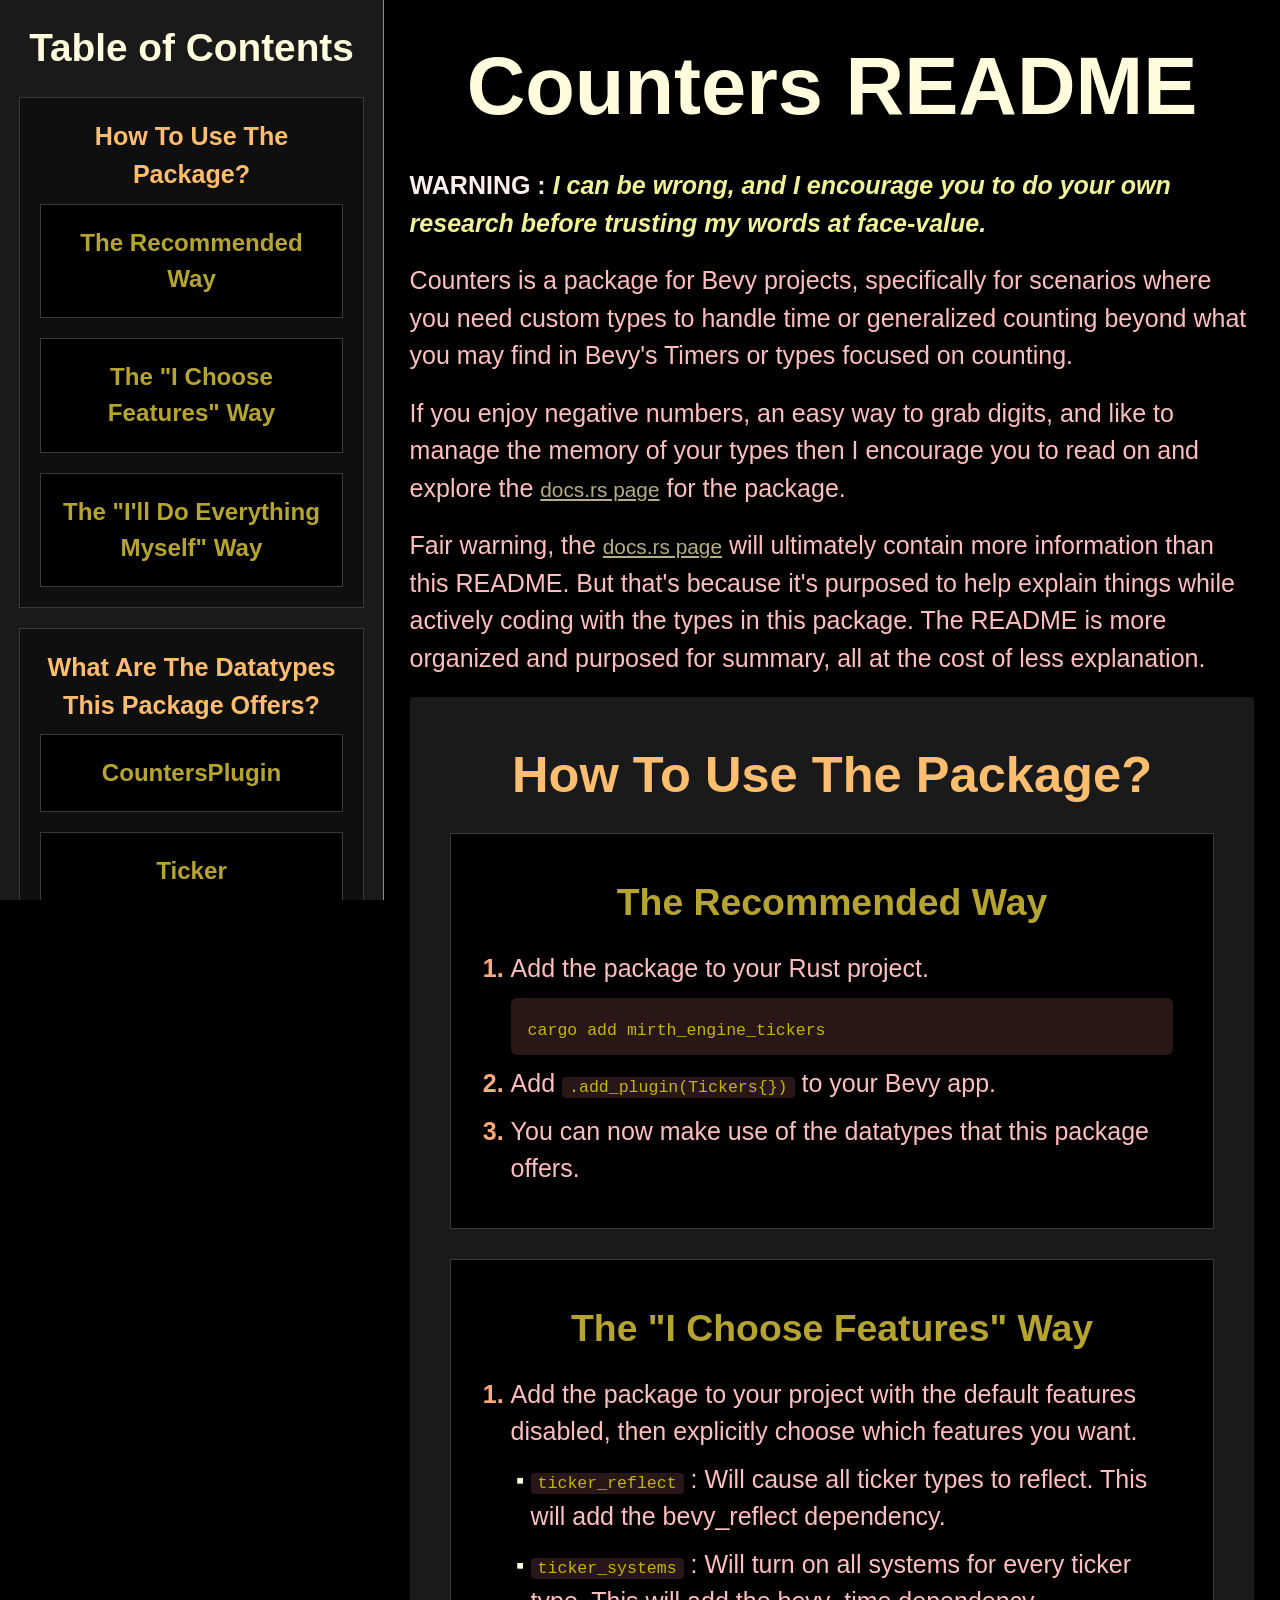
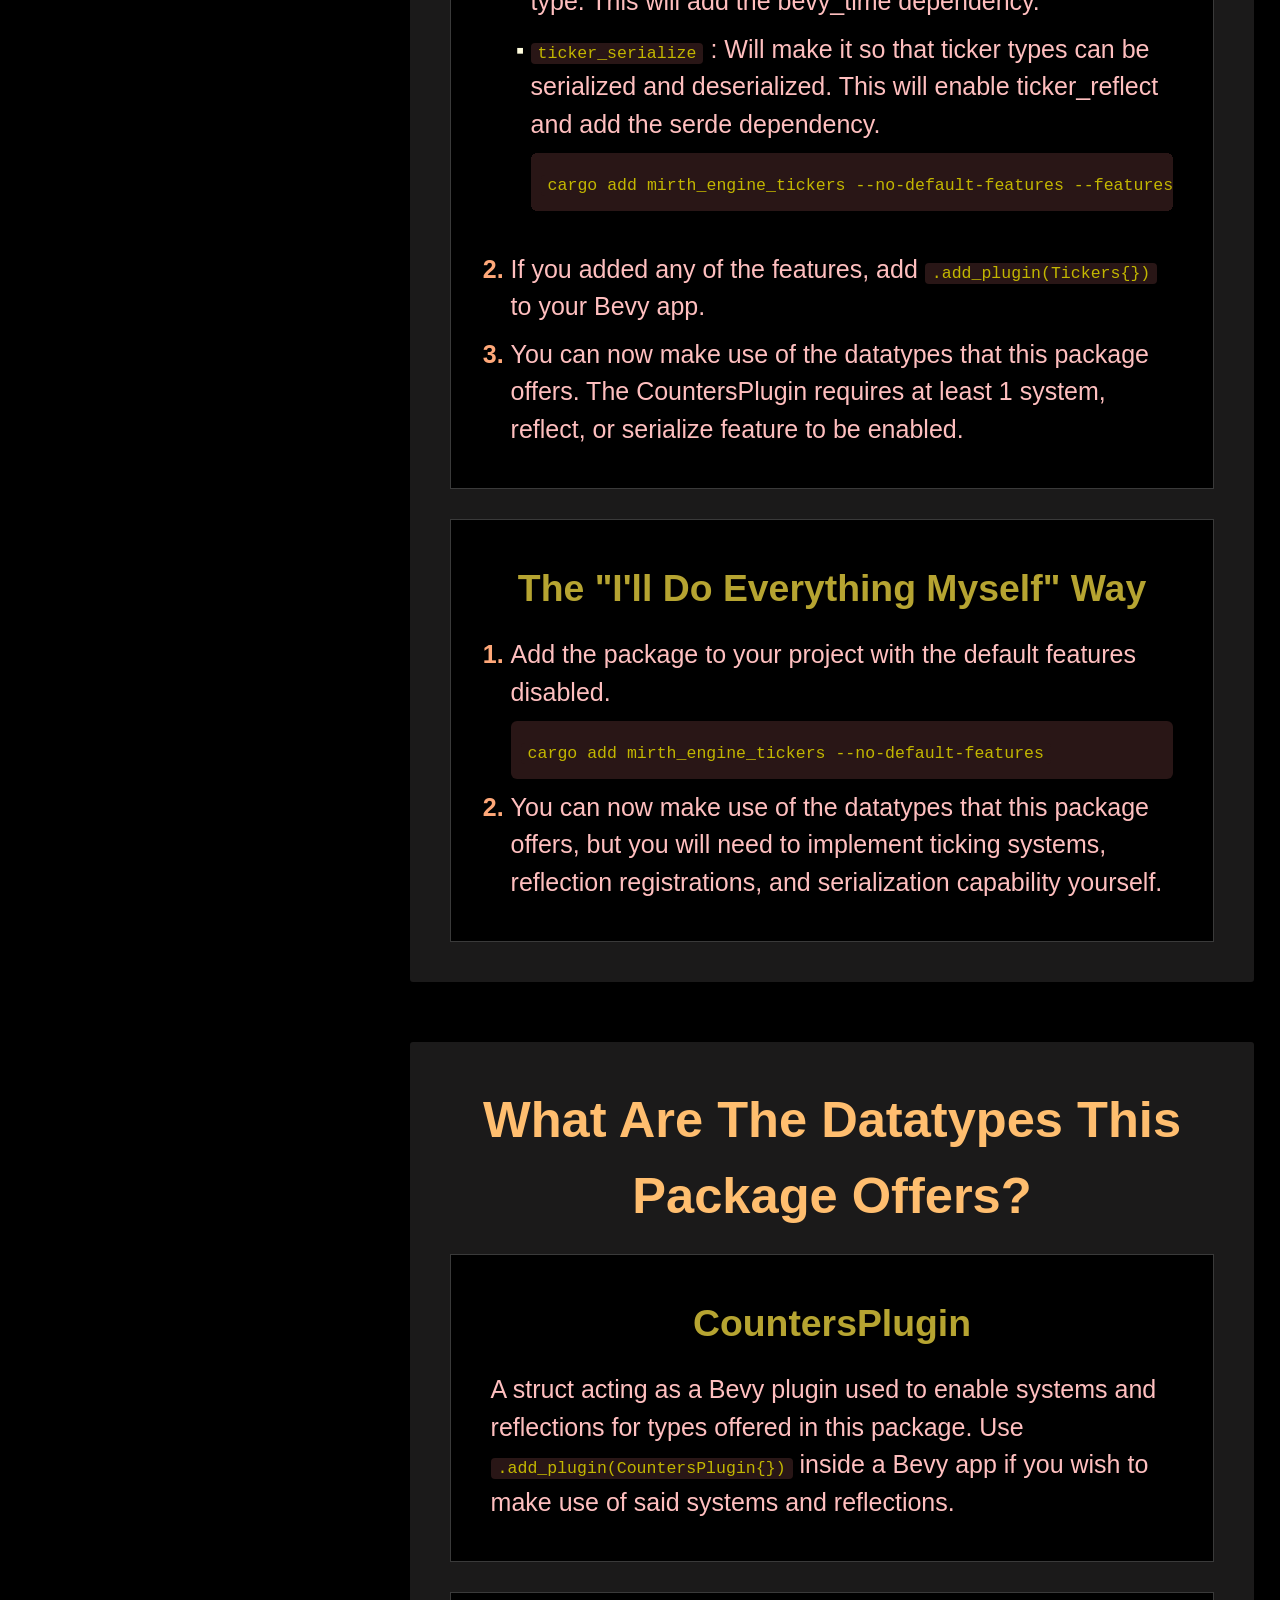
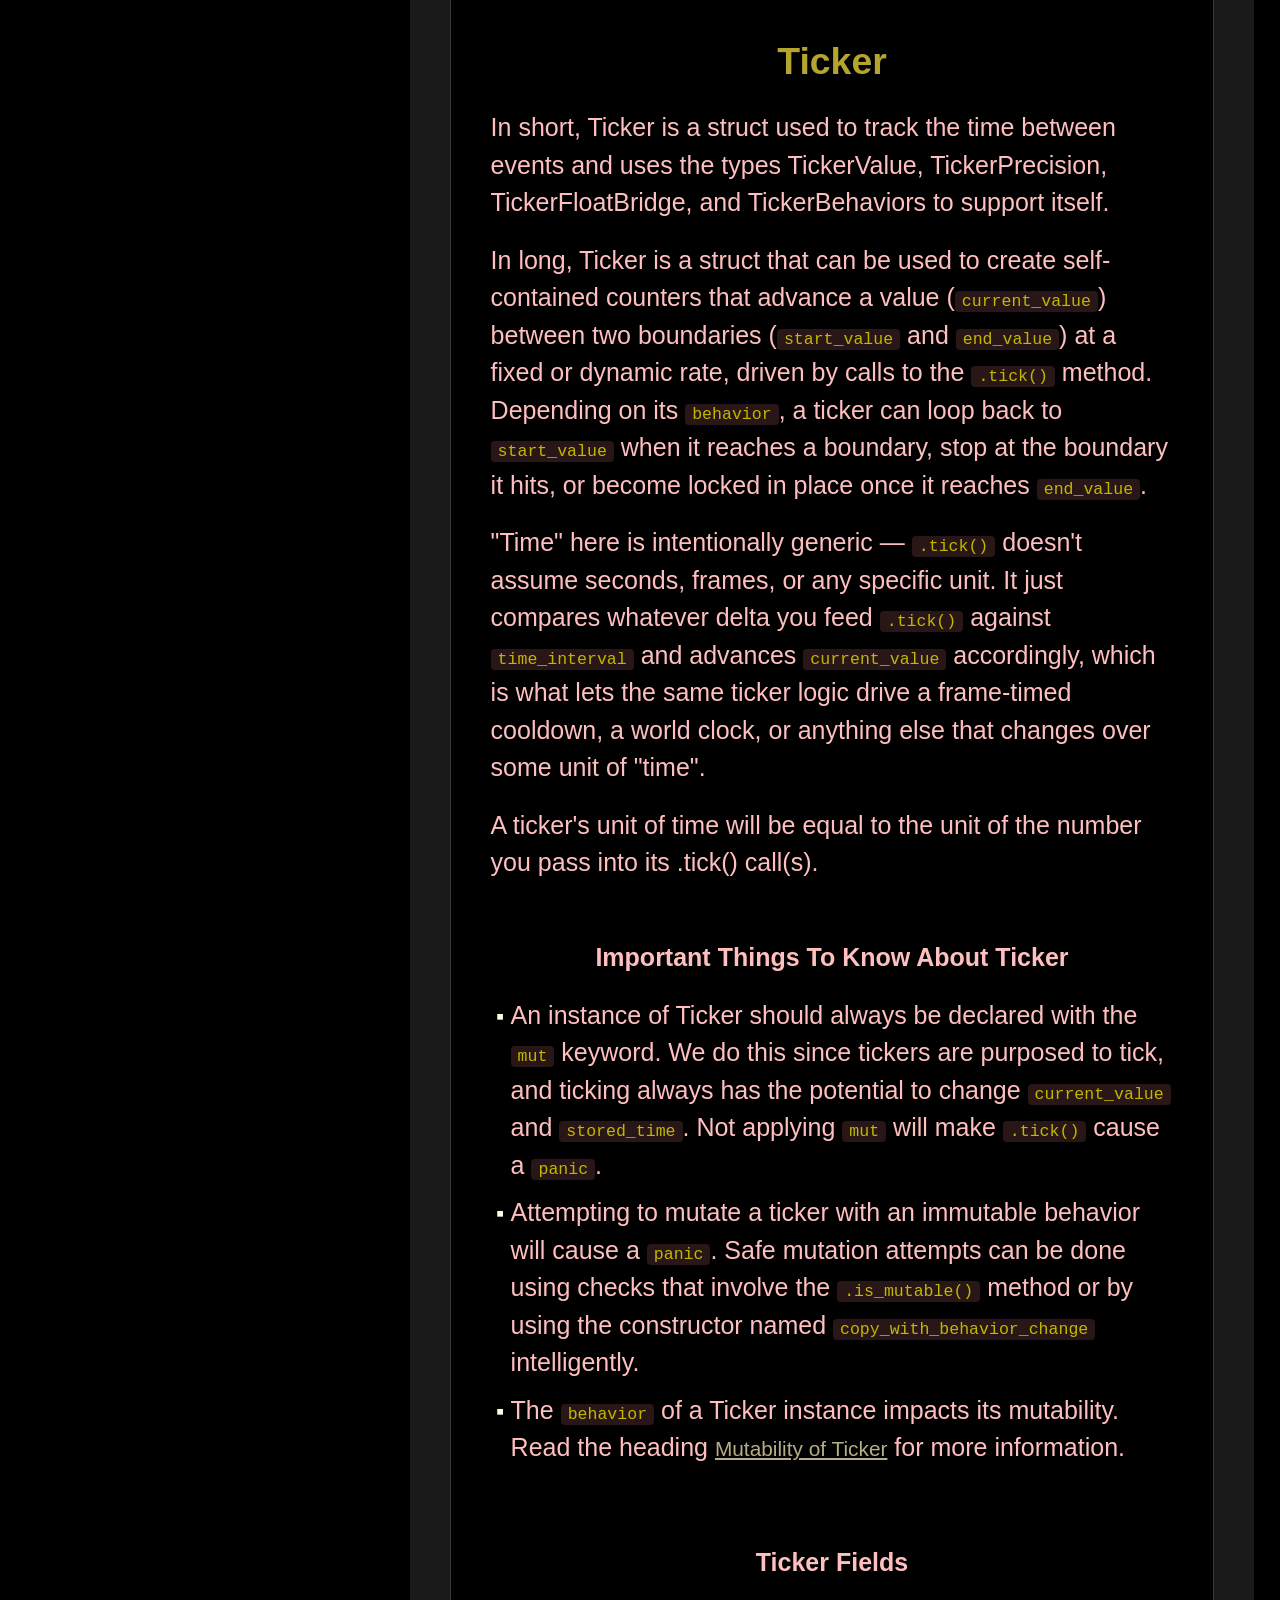
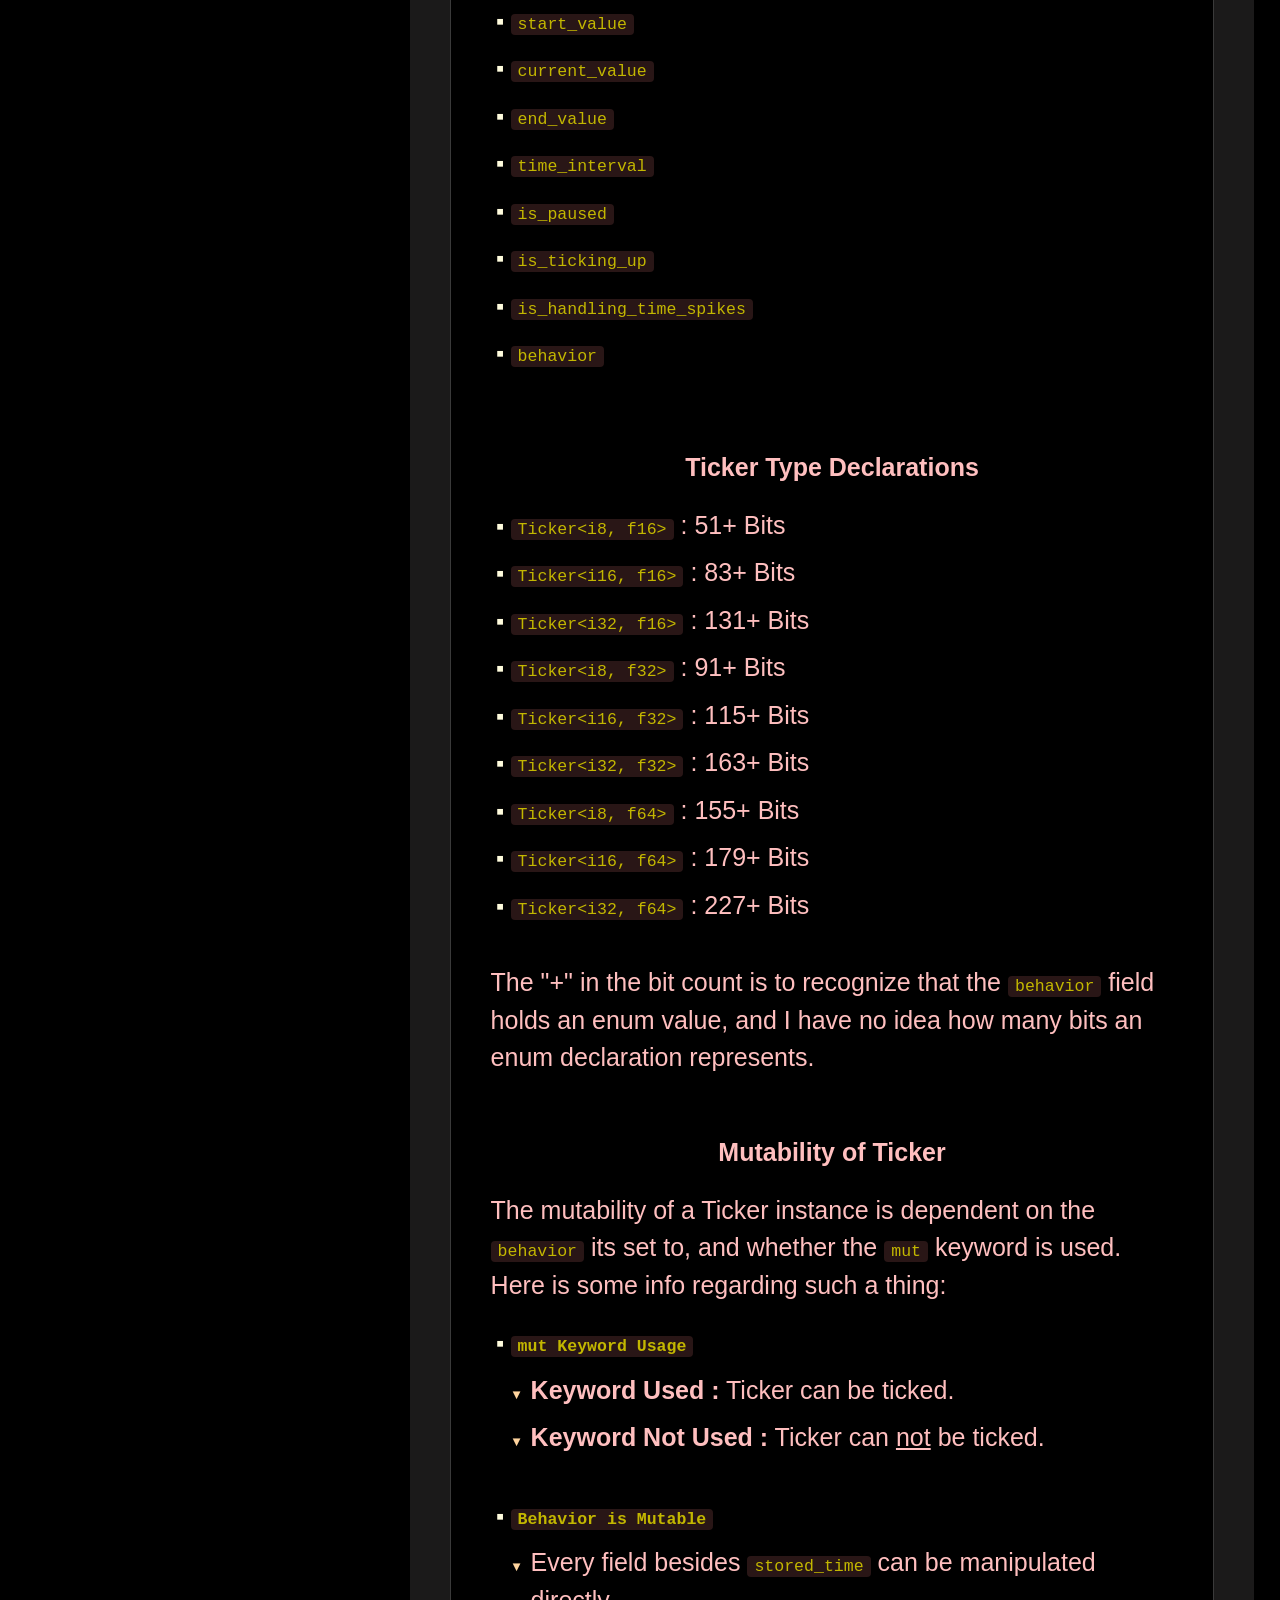
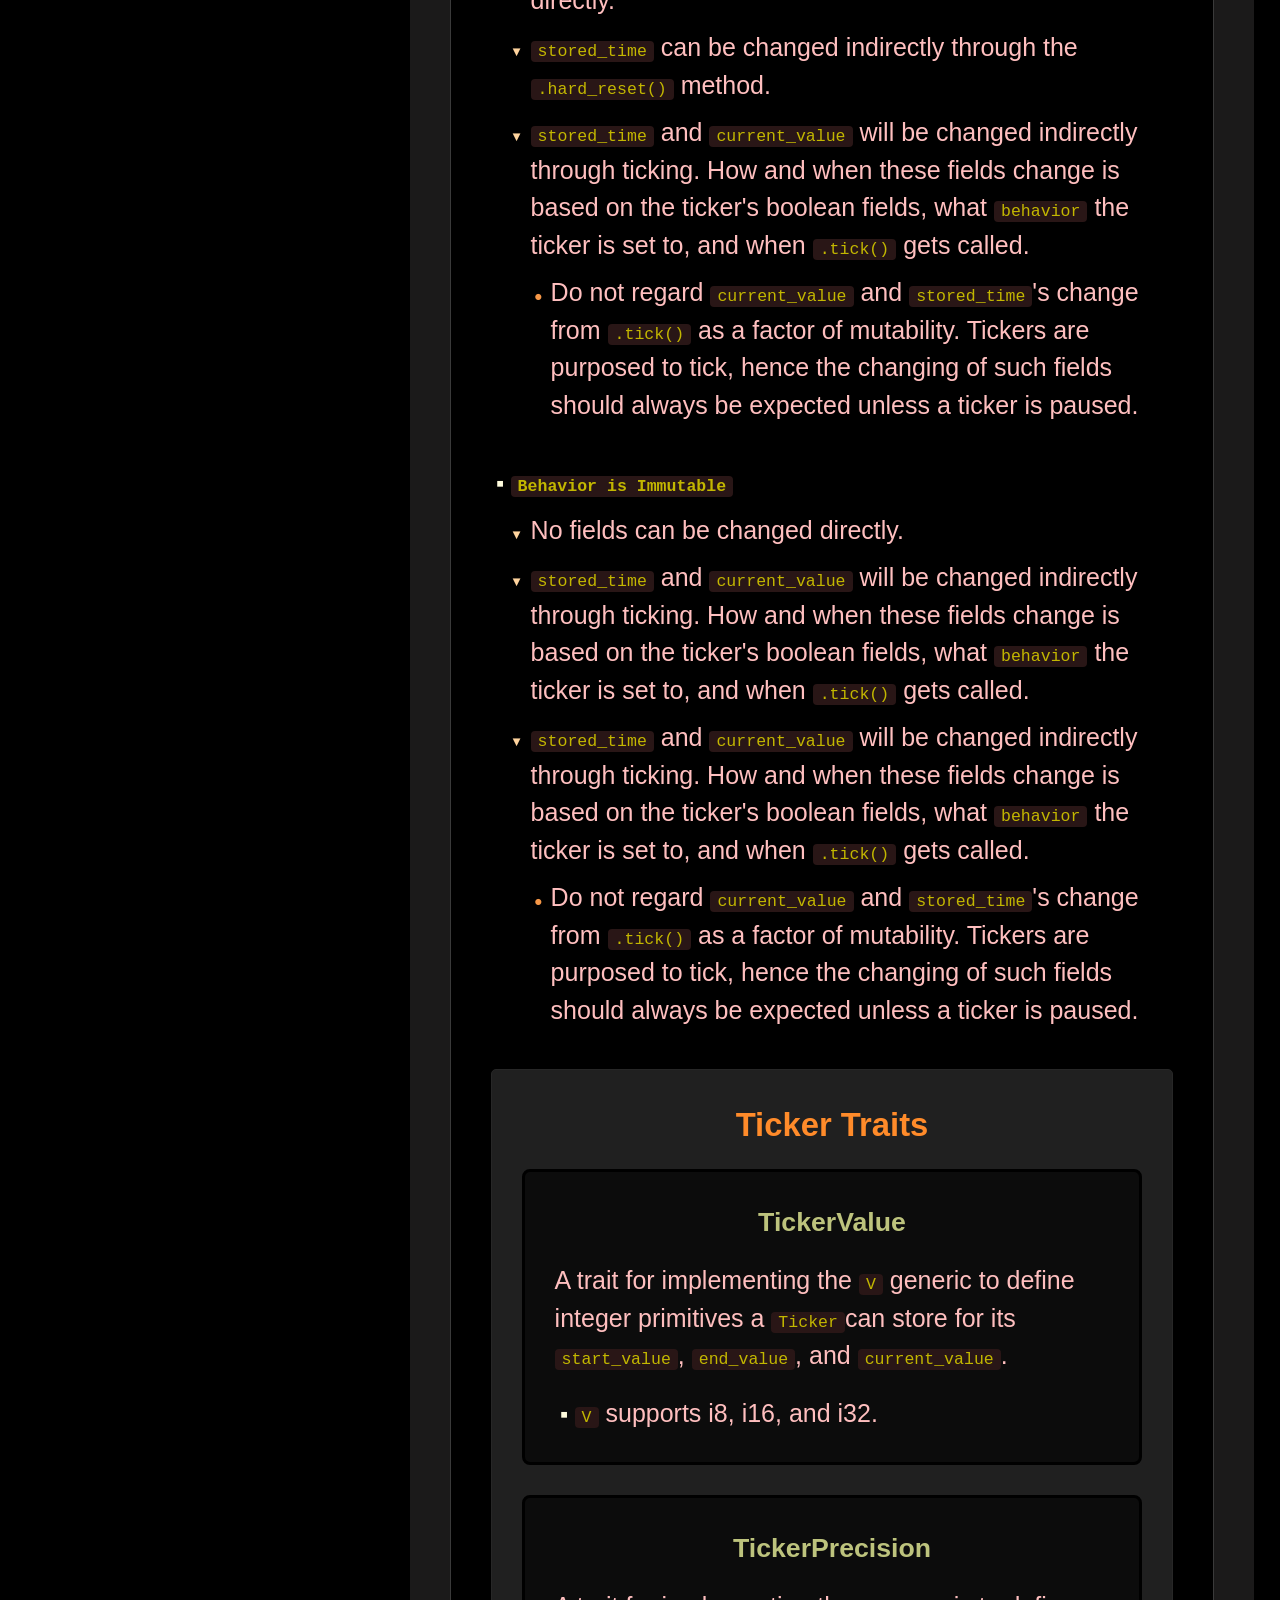
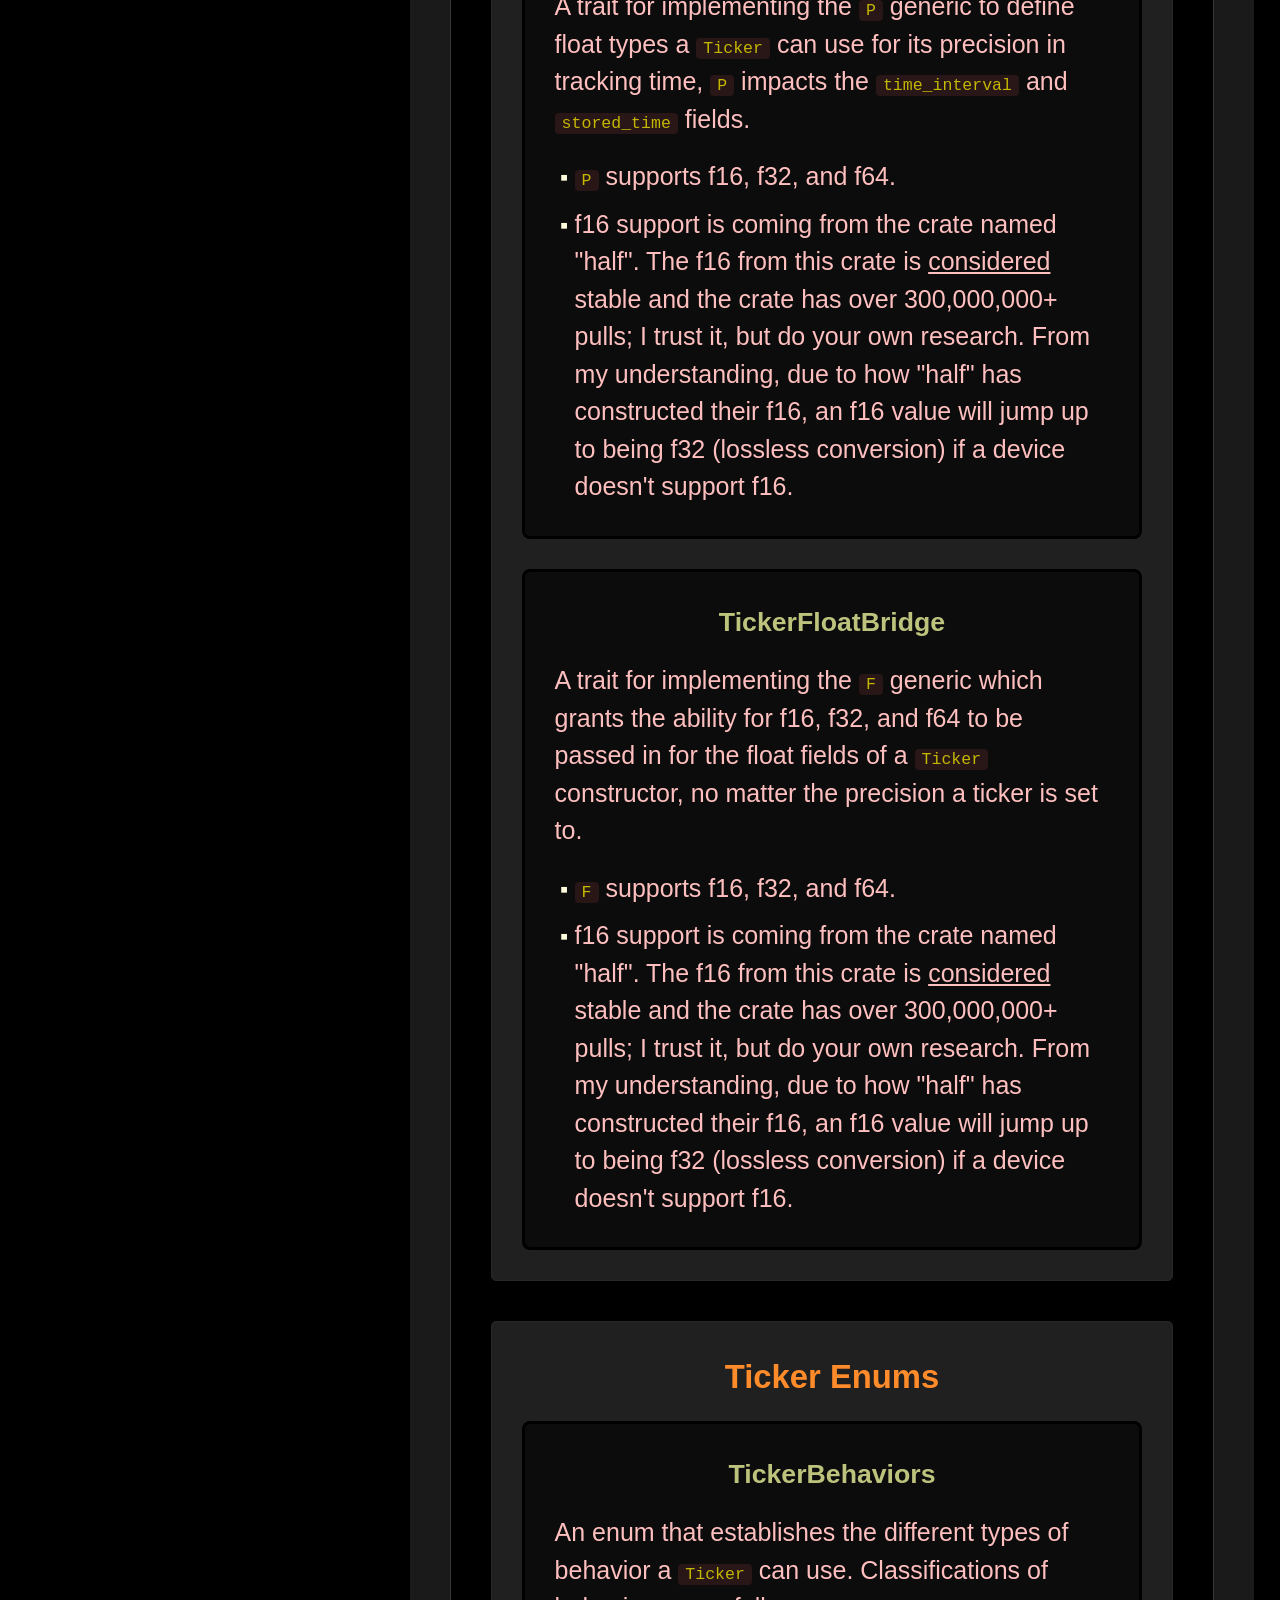
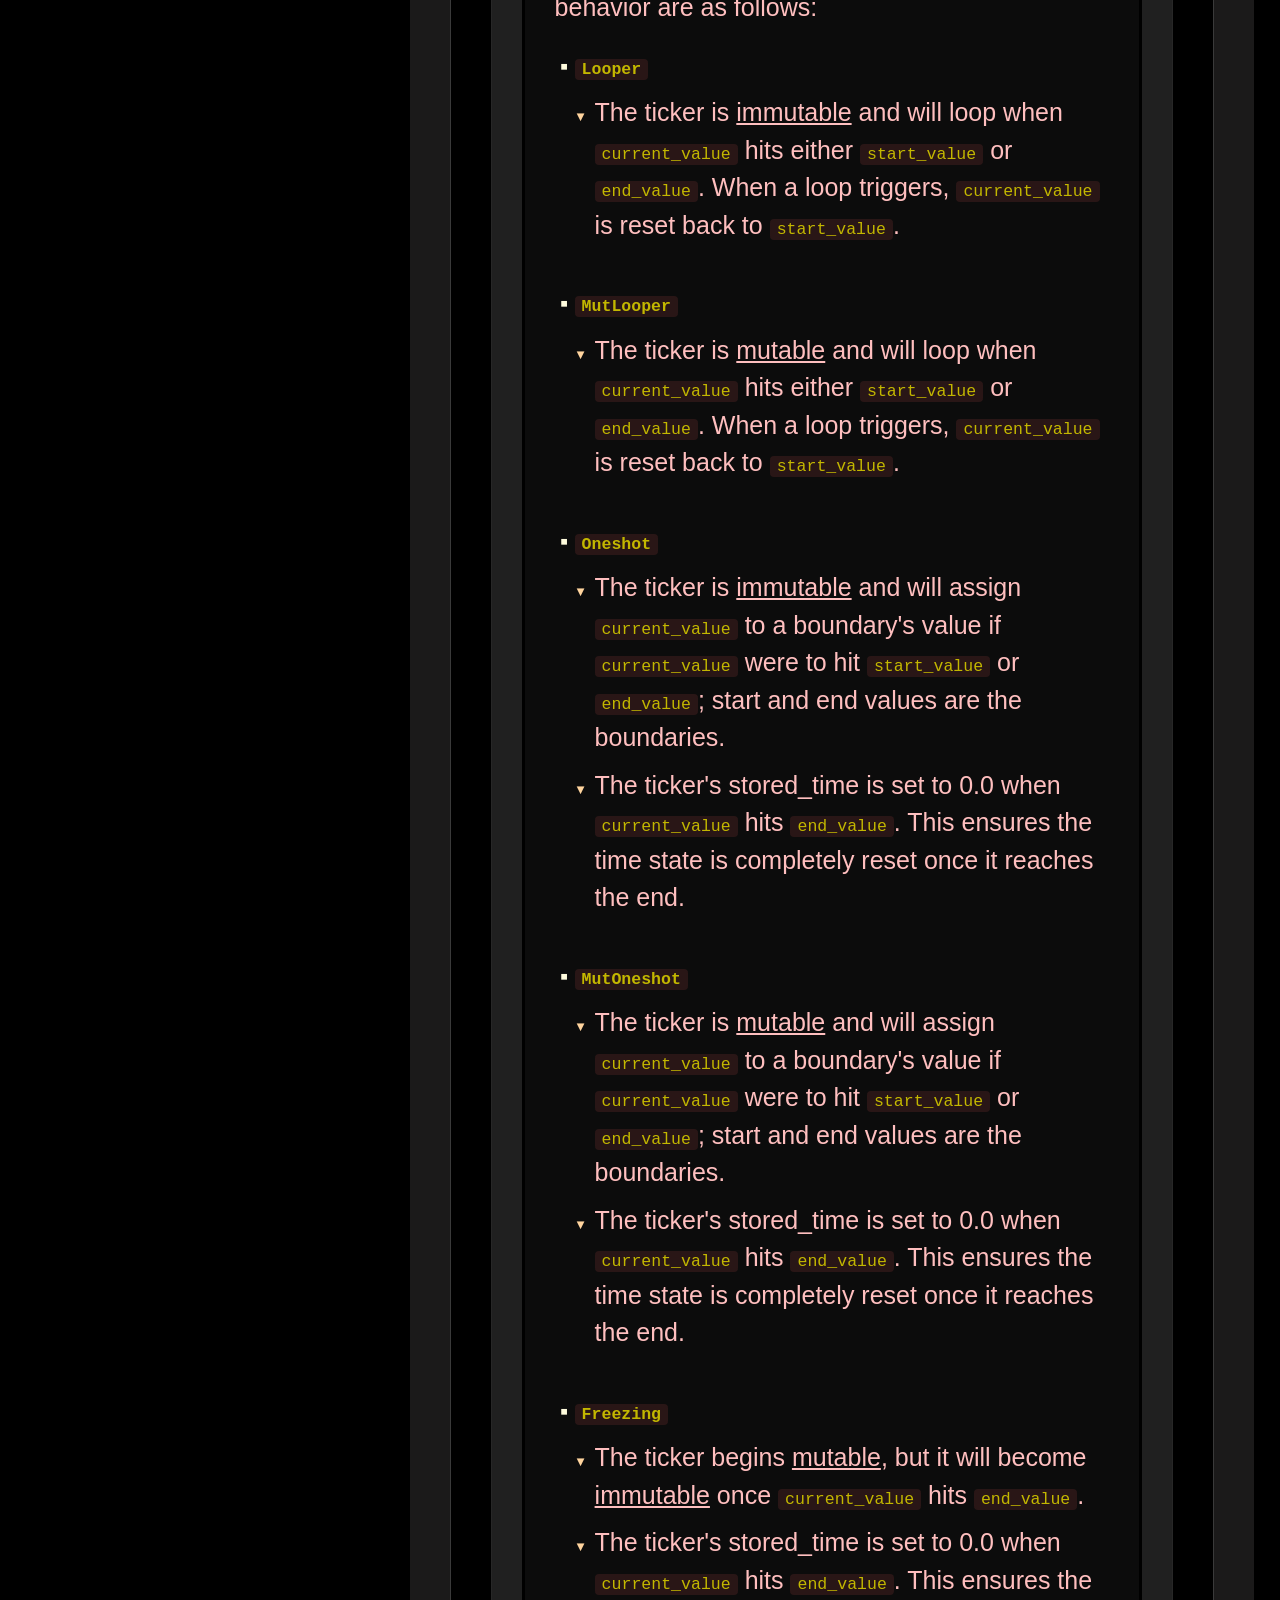
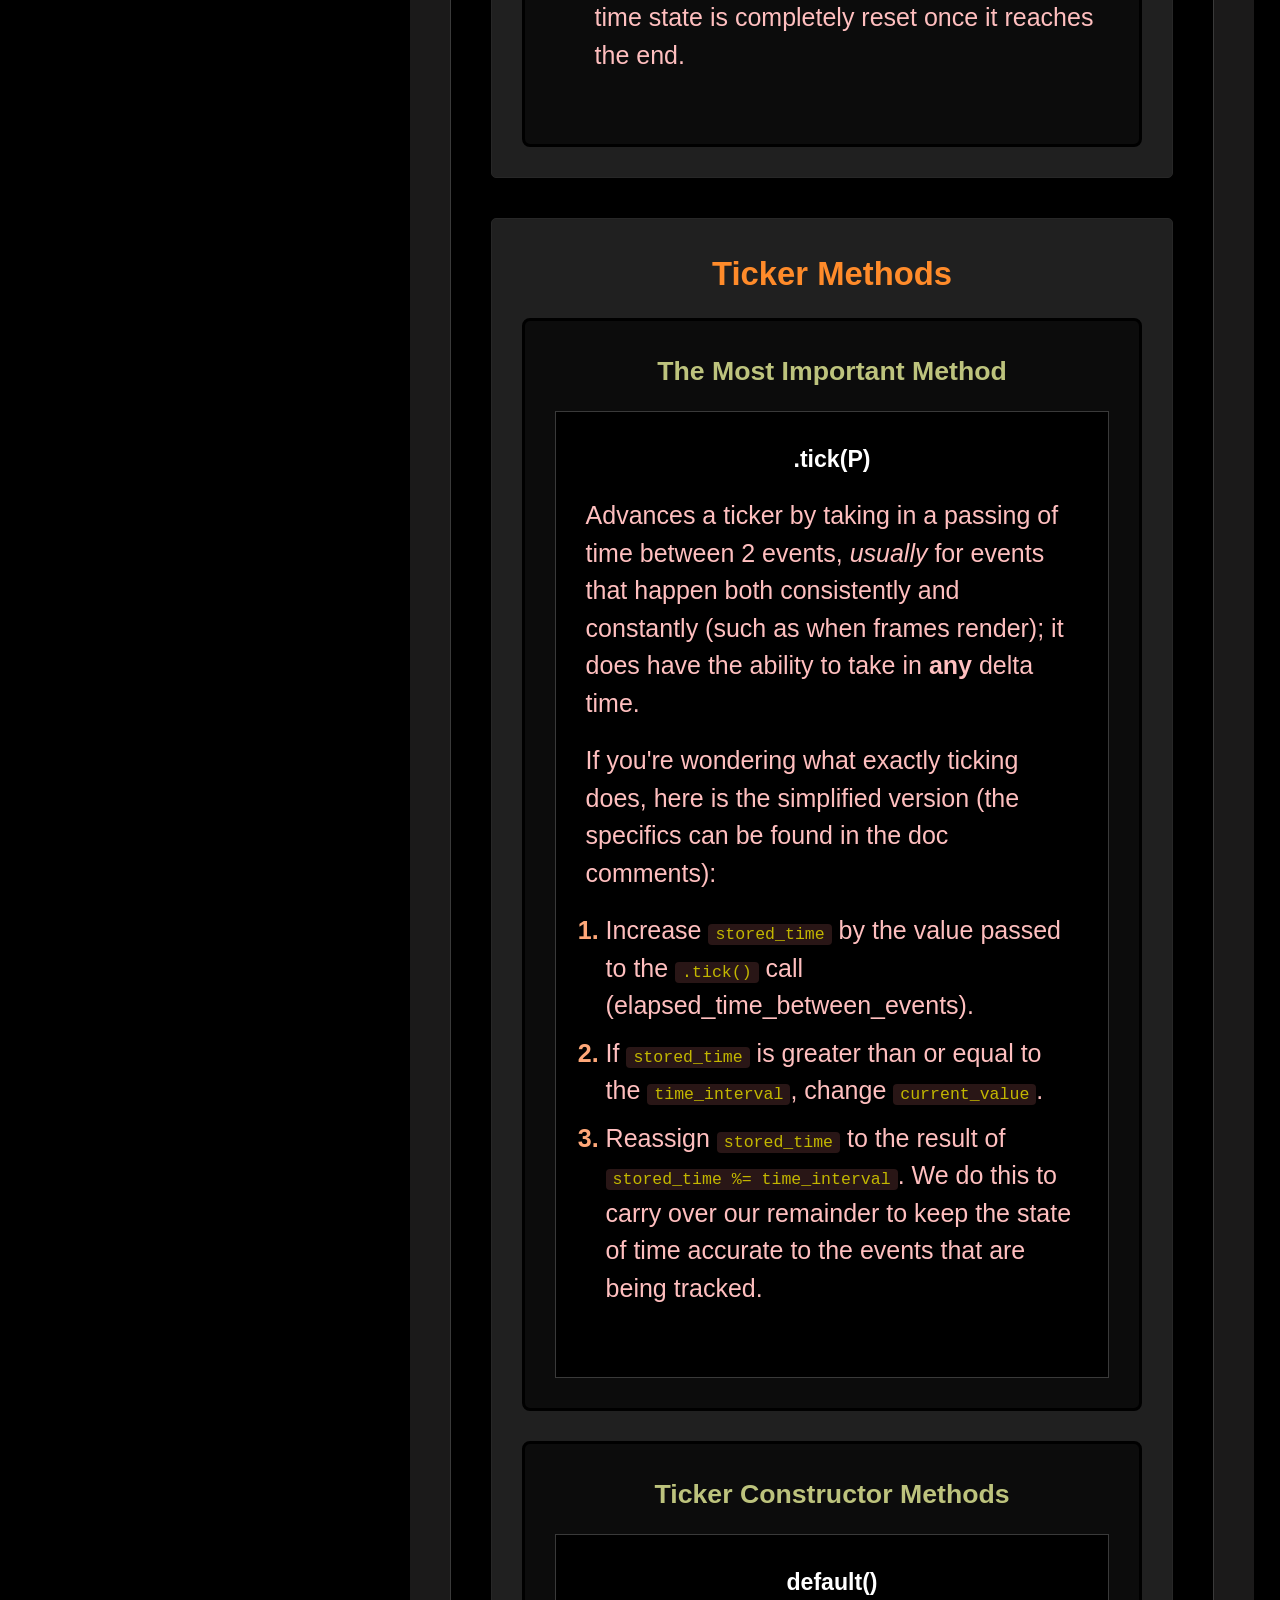
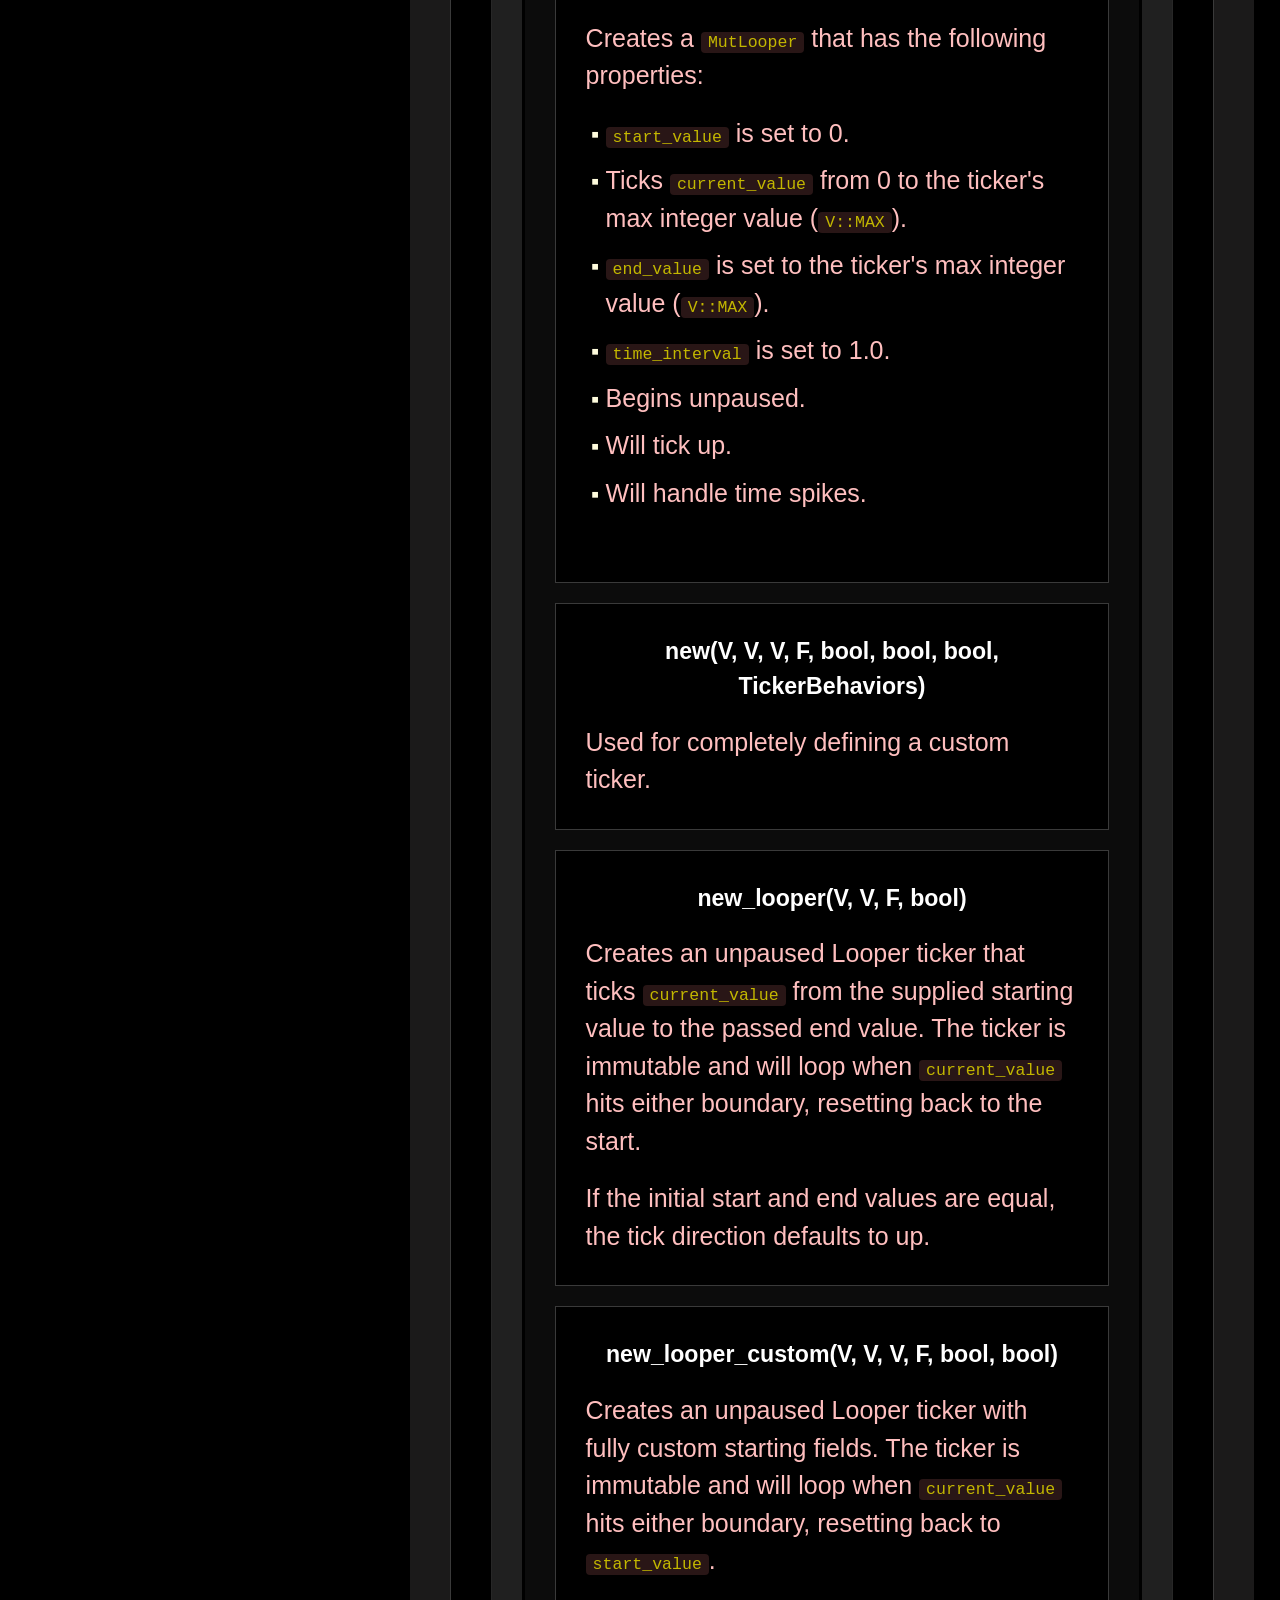
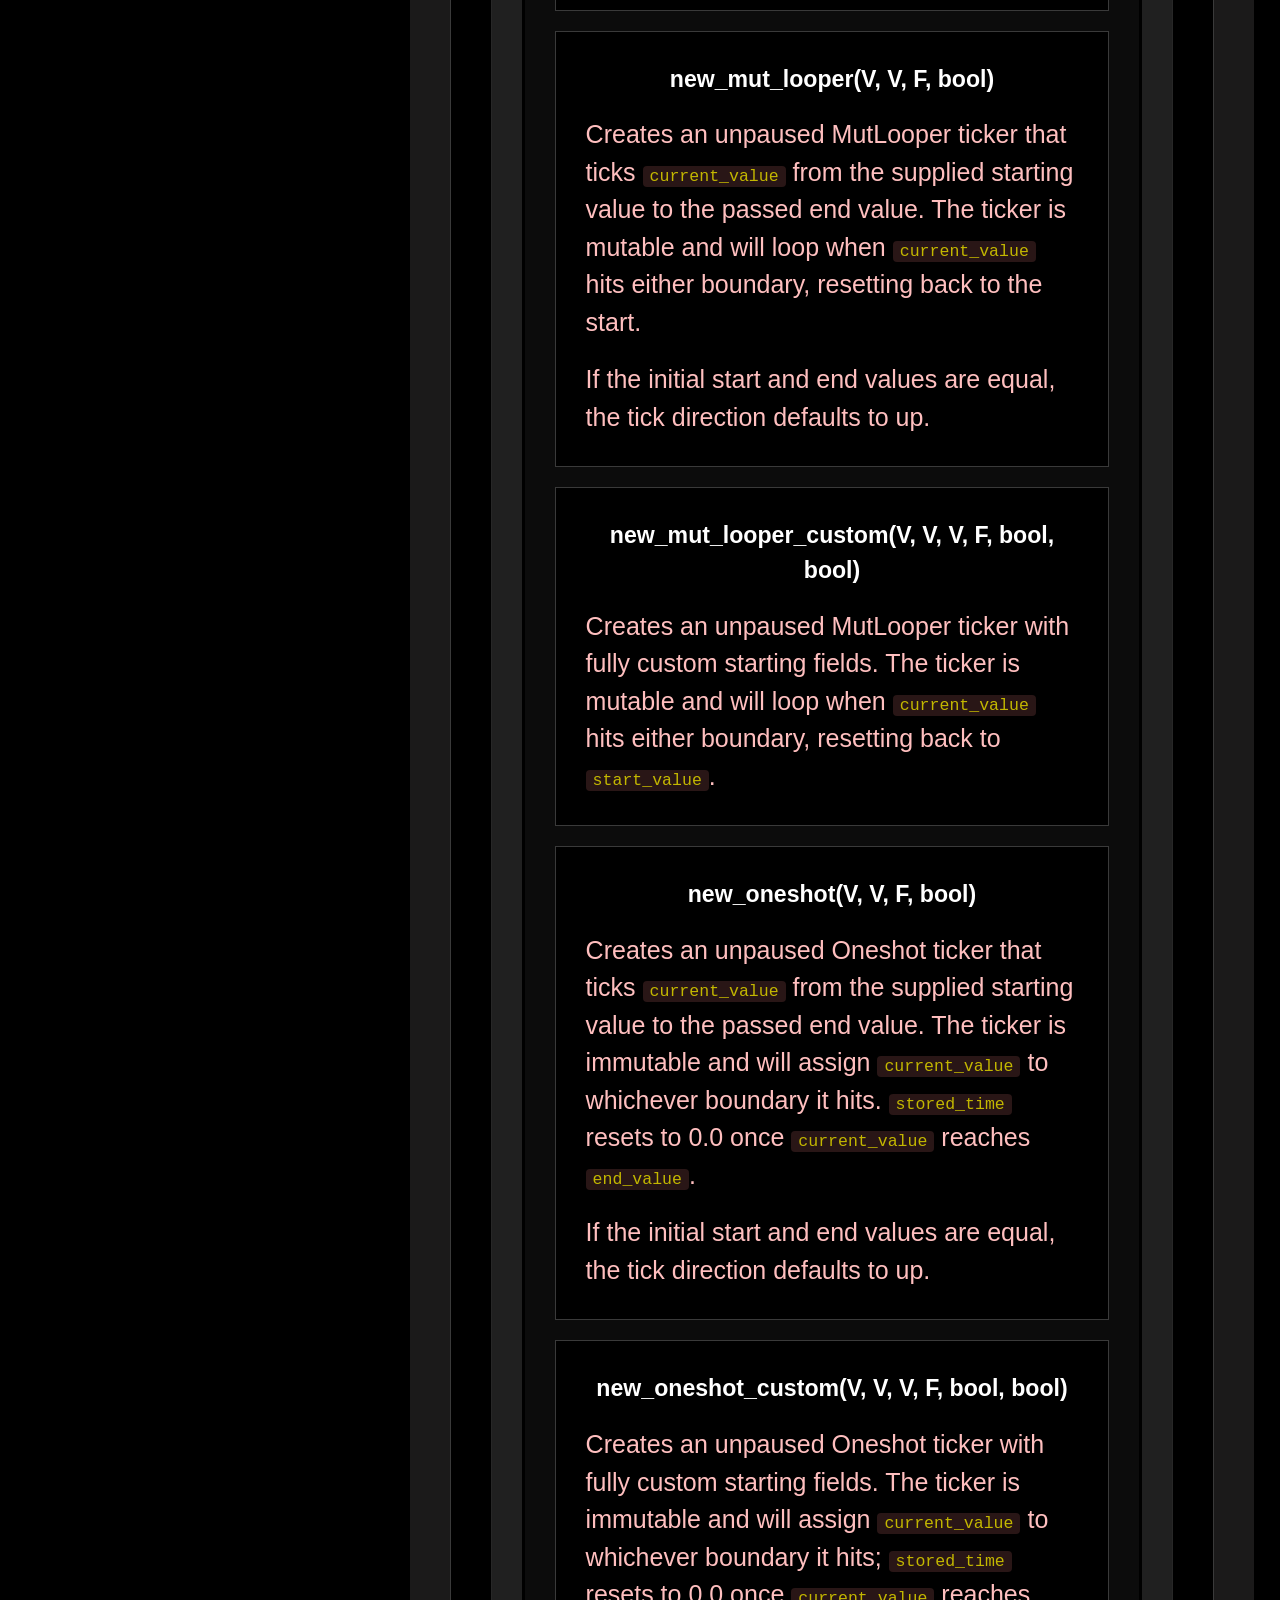
==== commit 408e328a: "More Method Work Just developing more functionality for Count.  Will likely see if I can't add float" ====
--- a/docs/index.html
+++ b/docs/index.html
@@ -65,12 +65,18 @@
                         <!-- ToC : Ticker Constructor Methods -->
                         <div class="nav_box_4">
                             <a href="#ticker-constructor-methods">Ticker Constructor Methods</a>
-                            <div class="nav_box_5"><a href="#default">default()</a></div>
+                            <div class="nav_box_5"><a href="#default">default</a></div>
                             <div class="nav_box_5"><a href="#new-v-v-v-f-bool-bool-bool-tickerbehaviors">new</a></div>
                             <div class="nav_box_5"><a href="#new-looper-v-v-f-bool">new_looper</a></div>
                             <div class="nav_box_5"><a href="#new-looper-custom-v-v-v-f-bool-bool">new_looper_custom</a></div>
+                            <div class="nav_box_5"><a href="#new-mut-looper-v-v-f-bool">new_mut_looper</a></div>
+                            <div class="nav_box_5"><a href="#new-mut-looper-custom-v-v-v-f-bool-bool">new_mut_looper_custom</a></div>
                             <div class="nav_box_5"><a href="#new-oneshot-v-v-f-bool">new_oneshot</a></div>
                             <div class="nav_box_5"><a href="#new-oneshot-custom-v-v-v-f-bool-bool">new_oneshot_custom</a></div>
+                            <div class="nav_box_5"><a href="#new-mut-oneshot-v-v-f-bool">new_mut_oneshot</a></div>
+                            <div class="nav_box_5"><a href="#new-mut-oneshot-custom-v-v-v-f-bool-bool">new_mut_oneshot_custom</a></div>
+                            <div class="nav_box_5"><a href="#new-freezing-v-v-f-bool">new_freezing</a></div>
+                            <div class="nav_box_5"><a href="#new-freezing-custom-v-v-v-f-bool-bool">new_freezing_custom</a></div>
                             <div class="nav_box_5"><a href="#new-copy-ticker">new_copy</a></div>
                             <div class="nav_box_5"><a href="#new-copy-with-behavior-change-ticker-tickerbehaviors">new_copy_with_behavior_change</a></div>
                         </div>
@@ -149,6 +155,7 @@
                         <!-- ToC : Ticker Helper Methods -->
                         <div class="nav_box_4">
                             <a href="#ticker-helper-methods">Ticker Helper Methods</a>
+                            <div class="nav_box_5"><a href="#is-mutable">is_mutable</a></div>
                             <div class="nav_box_5"><a href="#print-information">print_information</a></div>
                         </div>
 
@@ -239,7 +246,19 @@
                     <p>In long, Ticker is a struct that can be used to create self-contained counters that advance a value (<code>current_value</code>) between two boundaries (<code>start_value</code> and <code>end_value</code>) at a fixed or dynamic rate, driven by calls to the <code>.tick()</code> method. Depending on its <code>behavior</code>, a ticker can loop back to <code>start_value</code> when it reaches a boundary, stop at the boundary it hits, or become locked in place once it reaches <code>end_value</code>.
                     <p>"Time" here is intentionally generic — <code>.tick()</code> doesn't assume seconds, frames, or any specific unit. It just compares whatever delta you feed <code>.tick()</code> against <code>time_interval</code> and advances <code>current_value</code> accordingly, which is what lets the same ticker logic drive a frame-timed cooldown, a world clock, or anything else that changes over some unit of "time".</p>
                     <p>A ticker's unit of time will be equal to the unit of the number you pass into its .tick() call(s).</p>
-                    <p>Ticker holds the following fields:</p>
+                    <br>
+
+                    <!-- Important Things To Know About Ticker -->
+                    <p id="important-things-to-know-about-ticker" style="text-align: center"><b>Important Things To Know About Ticker</b></p>
+                    <ul>
+                        <li>An instance of Ticker should always be declared with the <code>mut</code> keyword.  We do this since tickers are purposed to tick, and ticking always has the potential to change <code>current_value</code> and <code>stored_time</code>.  Not applying <code>mut</code> will make <code>.tick()</code> cause a <code>panic</code>.</li>
+                        <li>Attempting to mutate a ticker with an immutable behavior will cause a <code>panic</code>.  Safe mutation attempts can be done using checks that involve the <code>.is_mutable()</code> method or by using the constructor named <code>copy_with_behavior_change</code> intelligently.</li>
+                        <li>The <code>behavior</code> of a Ticker instance impacts its mutability.  Read the heading <a href="#mutability-of-ticker">Mutability of Ticker</a> for more information.</li>
+                    </ul>
+                    <br>
+
+                    <!-- Ticker Fields -->
+                    <p id="ticker-fields" style="text-align: center"><b>Ticker Fields</b></p>
                     <ul>
                         <li><code>start_value</code></li>
                         <li><code>current_value</code></li>
@@ -250,8 +269,10 @@
                         <li><code>is_handling_time_spikes</code></li>
                         <li><code>behavior</code></li>
                     </ul>
-
-                    <p>Ticker has the following type declarations:</p>
+                    <br>
+
+                    <!-- Ticker Type Declarations -->
+                    <p id="ticker-type-declarations" style="text-align: center"><b>Ticker Type Declarations</b></p>
                     <ul>
                         <li><code>Ticker&lt;i8, f16&gt;</code> : 51+ Bits</li>
                         <li><code>Ticker&lt;i16, f16&gt;</code> : 83+ Bits</li>
@@ -266,9 +287,16 @@
                     <p>The "+" in the bit count is to recognize that the <code>behavior</code> field holds an enum value, and I have no idea how many bits an enum declaration represents.</p>
                     <br>
 
-                    <p><b>What Exactly is Mutable in Tickers?</b></p>
-                    <p>First off, a ticker should always be declared with the <code>mut</code> keyword.  We do this since tickers are purposed to tick, and ticking always has the potential to change <code>current_value</code> and <code>stored_time</code>.  From there, the actual mutability of a ticker's fields is dependent on its <code>behavior</code>.  Here is some info regarding such a thing:</p>
+                    <!-- Mutability of Ticker -->
+                    <p id="mutability-of-ticker" style="text-align: center"><b>Mutability of Ticker</b></p>
+                    <p>The mutability of a Ticker instance is dependent on the <code>behavior</code> its set to, and whether the <code>mut</code> keyword is used.  Here is some info regarding such a thing:</p>
                     <ul>
+                        <li><b><code>mut Keyword Usage</code></b>
+                            <ul>
+                                <li><b>Keyword Used :</b> Ticker can be ticked.</li>
+                                <li><b>Keyword Not Used :</b> Ticker can <u>not</u> be ticked.</li>
+                            </ul>
+                        </li>
                         <li><b><code>Behavior is Mutable</code></b>
                             <ul>
                                 <li>Every field besides <code>stored_time</code> can be manipulated directly.</li>
@@ -283,6 +311,7 @@
                         <li><b><code>Behavior is Immutable</code></b>
                             <ul>
                                 <li>No fields can be changed directly.</li>
+                                <li><code>stored_time</code> and <code>current_value</code> will be changed indirectly through ticking.  How and when these fields change is based on the ticker's boolean fields, what <code>behavior</code> the ticker is set to, and when <code>.tick()</code> gets called.</li>
                                 <li><code>stored_time</code> and <code>current_value</code> will be changed indirectly through ticking.  How and when these fields change is based on the ticker's boolean fields, what <code>behavior</code> the ticker is set to, and when <code>.tick()</code> gets called.
                                     <ul>
                                         <li>Do not regard <code>current_value</code> and <code>stored_time</code>'s change from <code>.tick()</code> as a factor of mutability.  Tickers are purposed to tick, hence the changing of such fields should always be expected unless a ticker is paused.</li>
